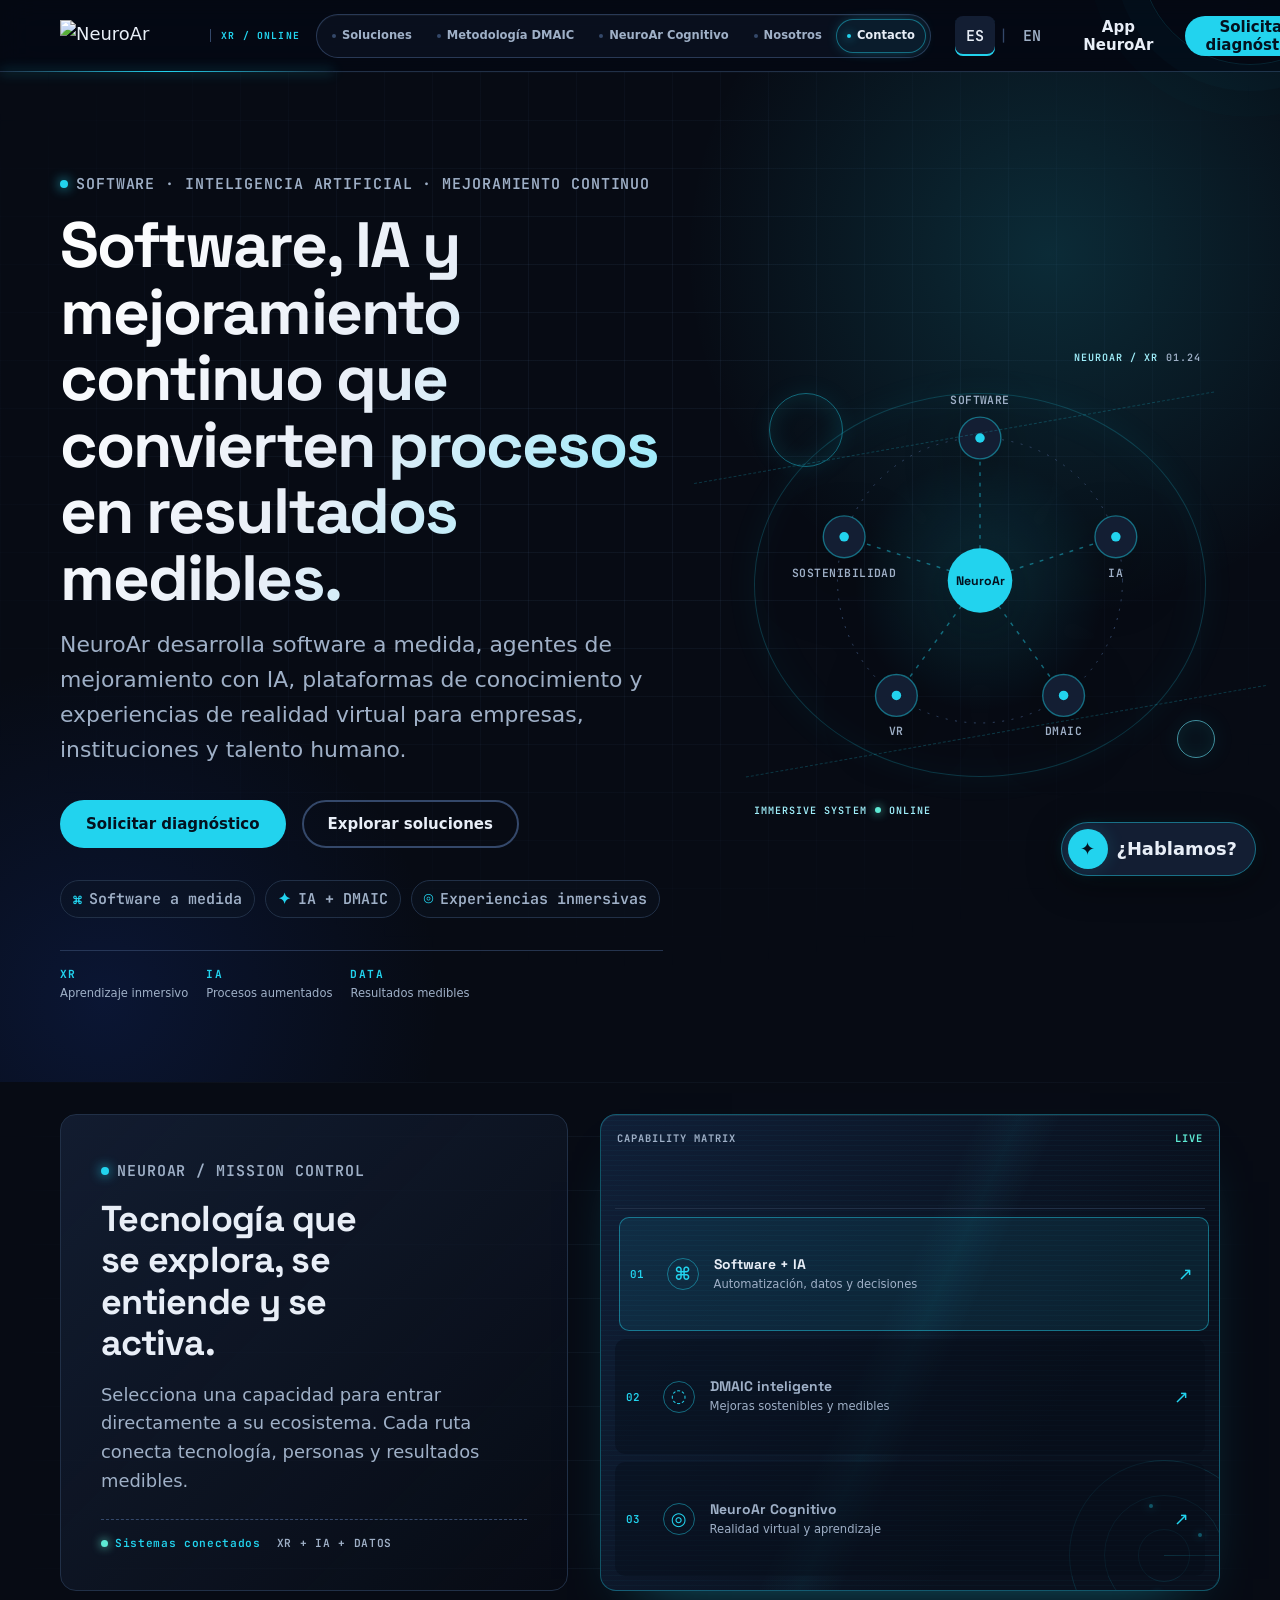
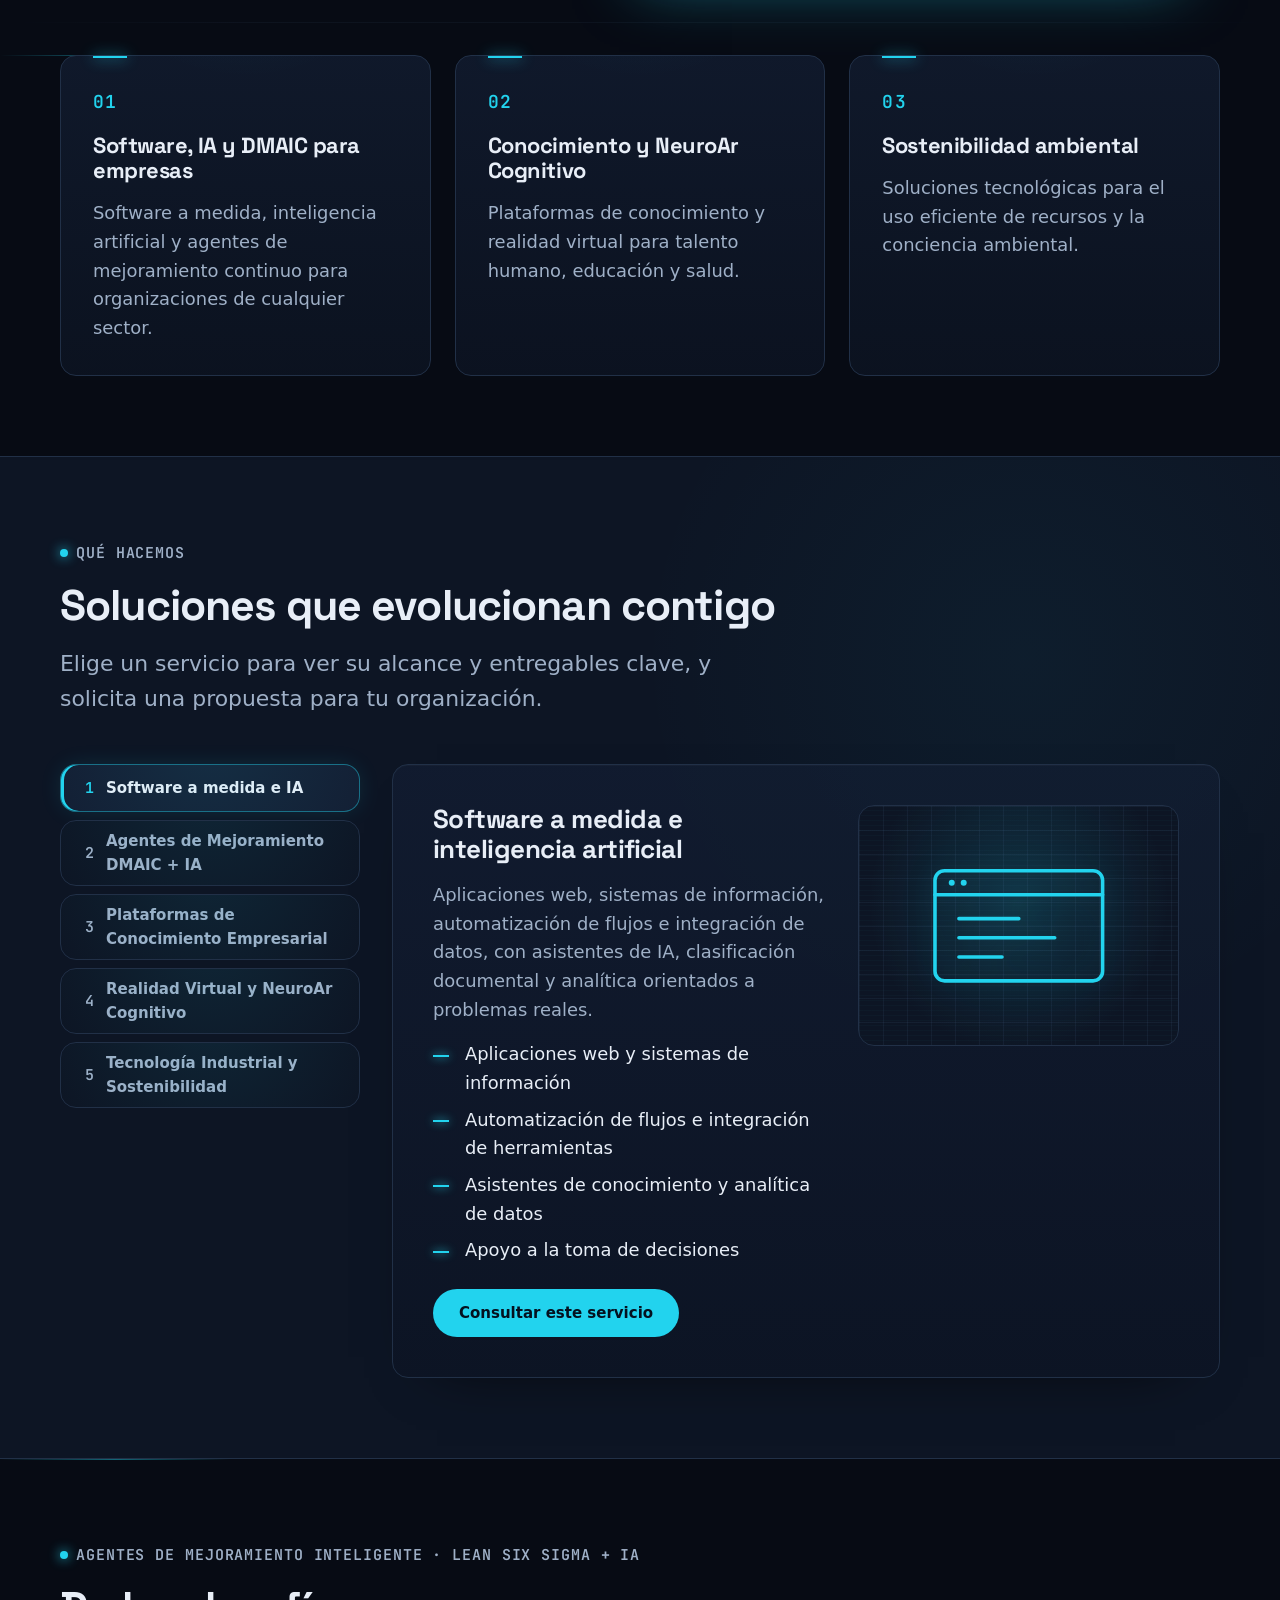
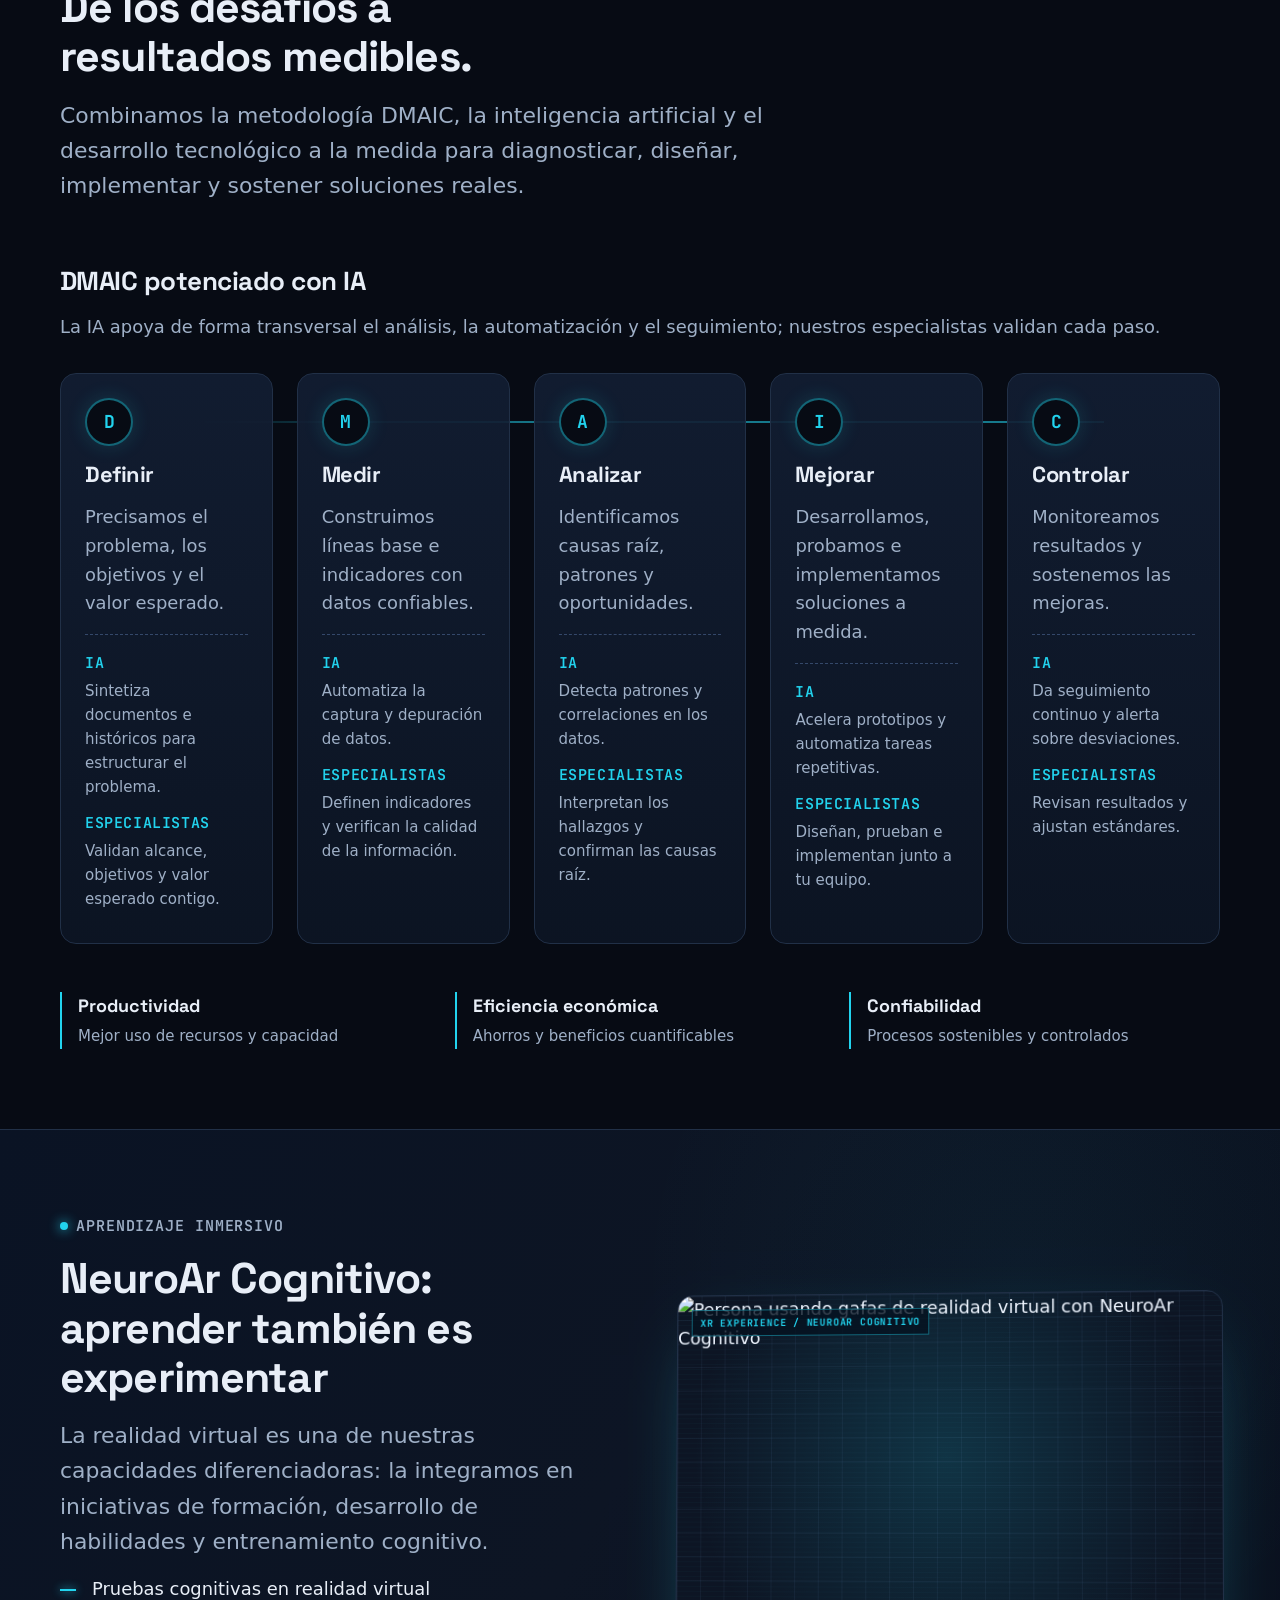
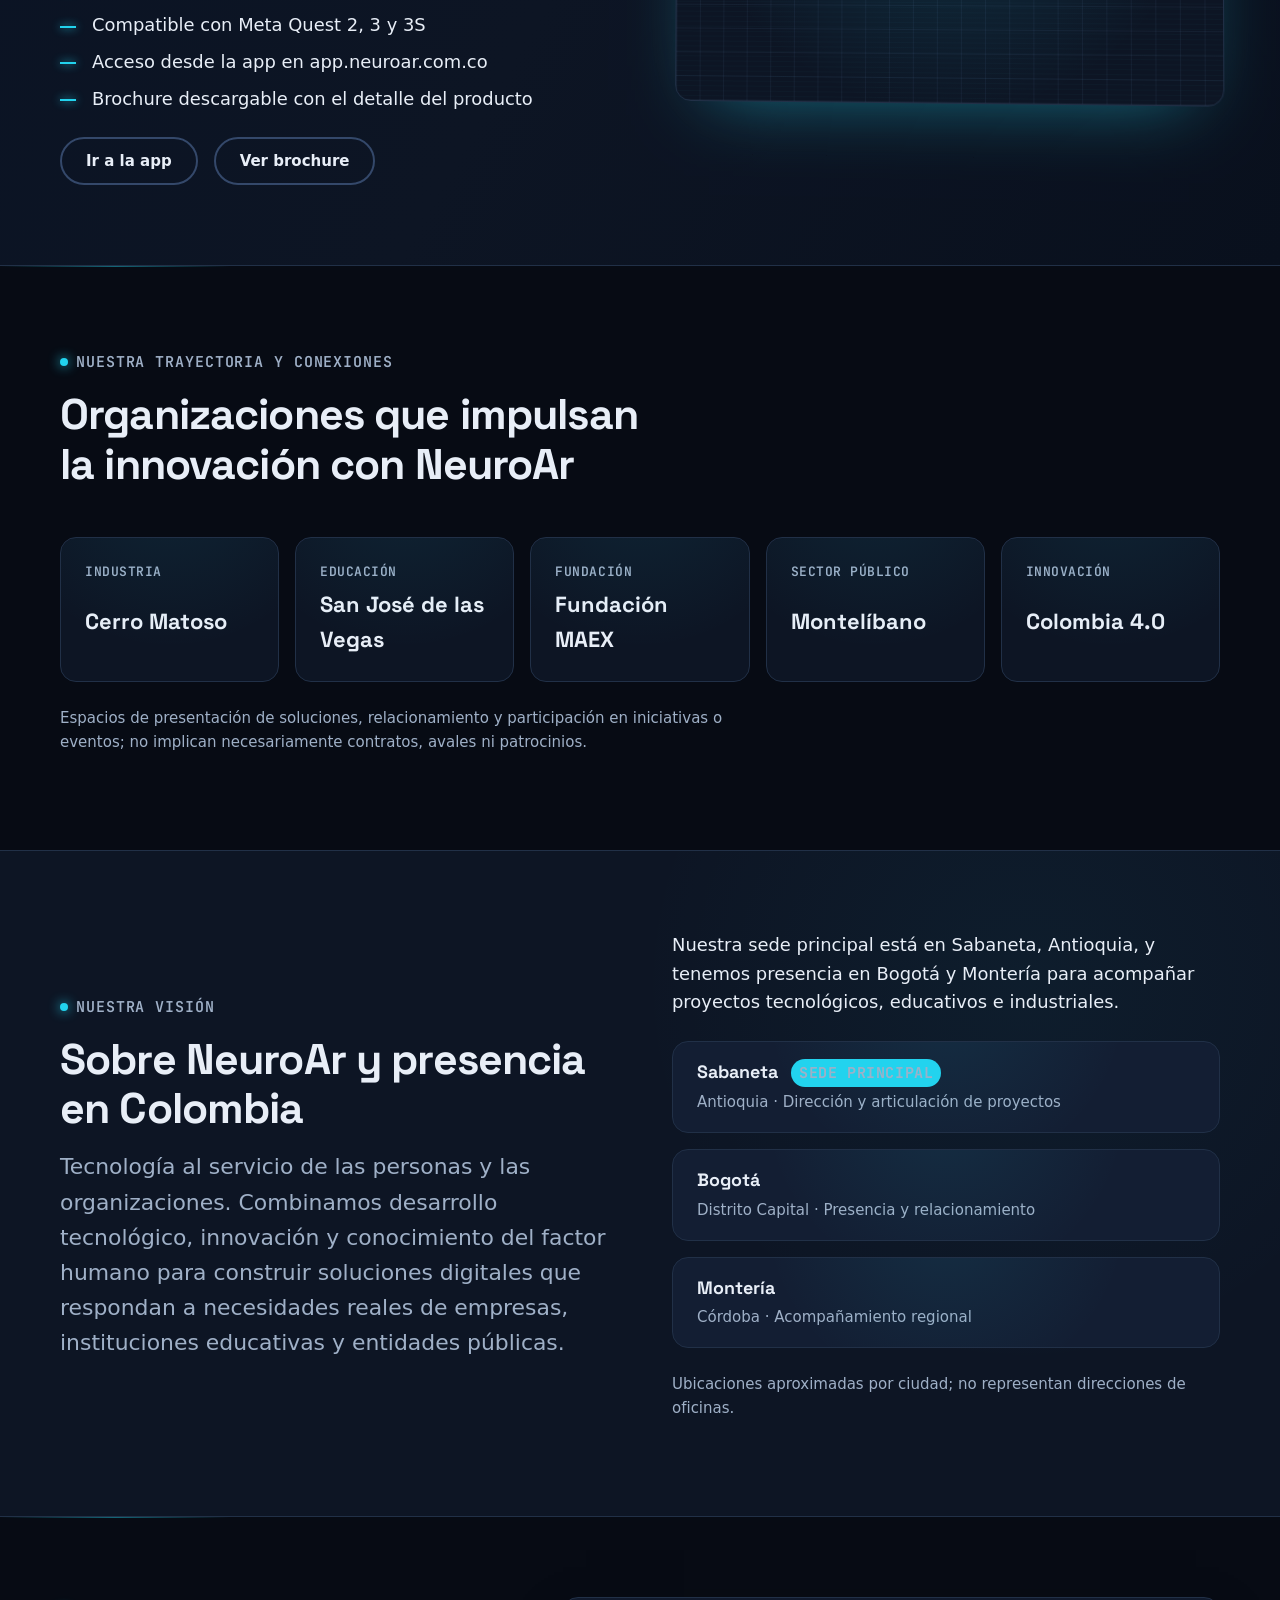
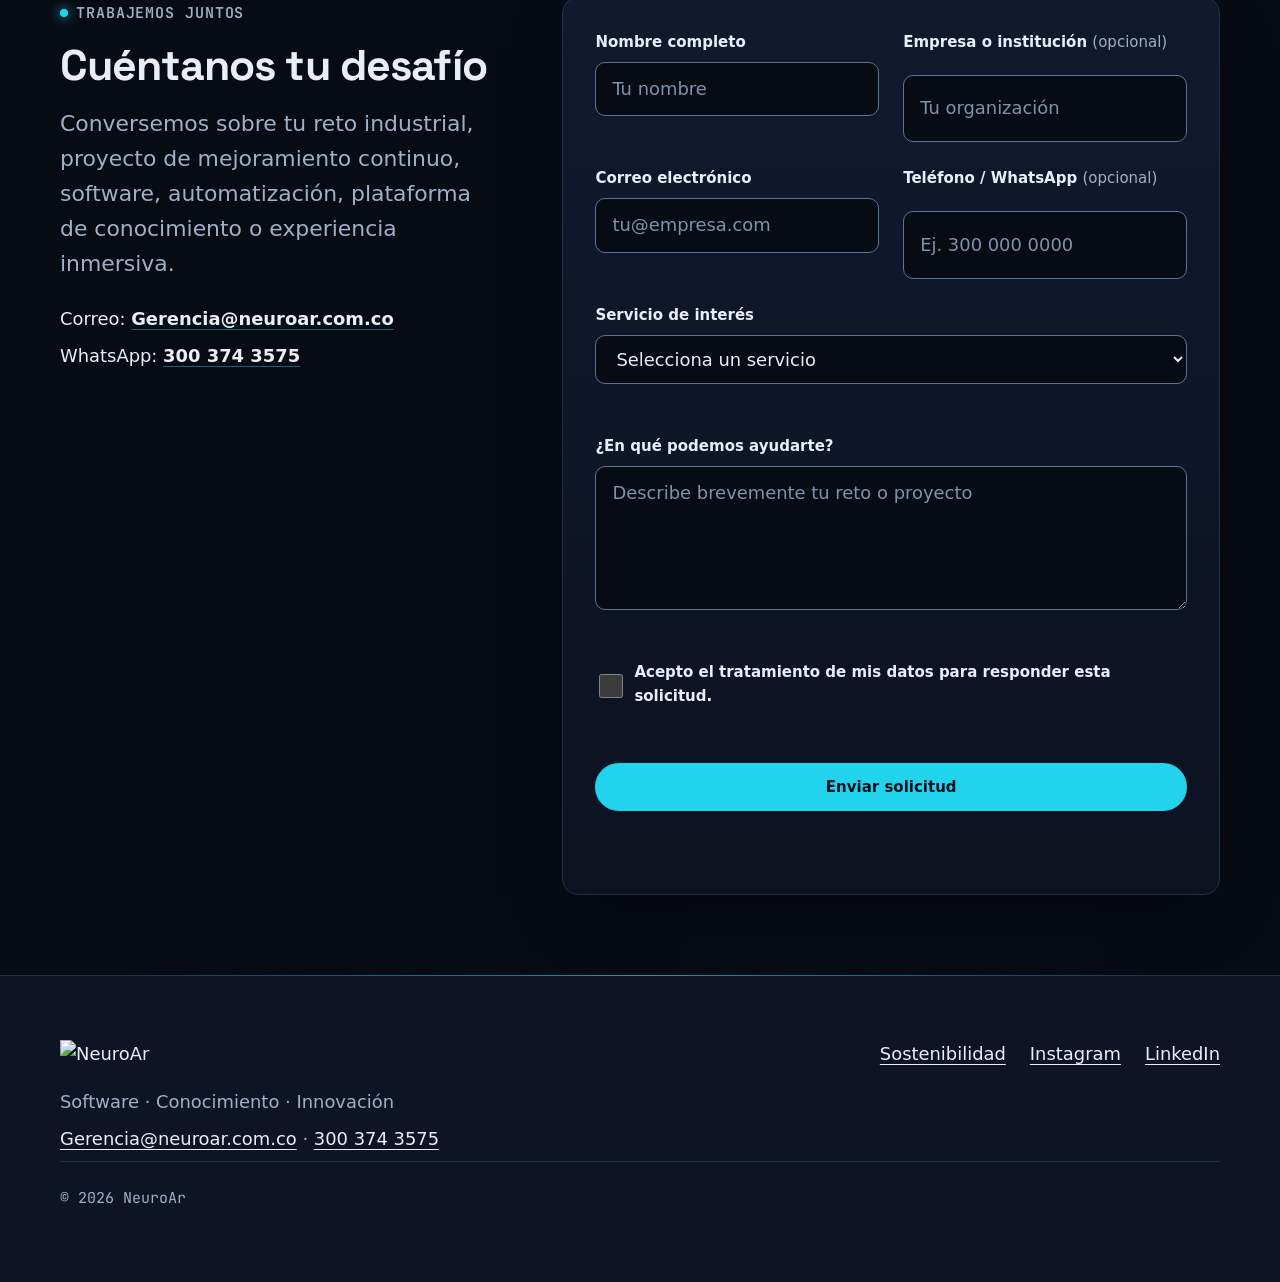
==== index.html @ 734c22b0 "feat: Pagina de ejemplo" ====
<!DOCTYPE html>
<html lang="es">
<head>
  <meta charset="utf-8">
  <meta name="viewport" content="width=device-width, initial-scale=1">
  <title>NeuroAr | Software, inteligencia artificial y mejoramiento continuo</title>
  <meta name="description" content="Software a medida, agentes de mejoramiento DMAIC con IA, plataformas de conocimiento y realidad virtual (NeuroAr Cognitivo) para empresas, instituciones y talento humano en Colombia.">
  <meta name="theme-color" content="#070b14">
  <link rel="canonical" href="https://neuroar.com.co/">
  <!-- TODO: confirmar la ruta real del favicon -->
  <link rel="icon" href="/favicon.ico">

  <meta property="og:type" content="website">
  <meta property="og:locale" content="es_CO">
  <meta property="og:site_name" content="NeuroAr">
  <meta property="og:title" content="NeuroAr | Software, IA y mejoramiento continuo">
  <meta property="og:description" content="Convertimos procesos en resultados medibles con software a medida, IA, DMAIC y realidad virtual.">
  <meta property="og:url" content="https://neuroar.com.co/">
  <meta property="og:image" content="https://neuroar.com.co/neuroAR2/img/letra-neuroar.png">

  <link rel="preconnect" href="https://fonts.googleapis.com">
  <link rel="preconnect" href="https://fonts.gstatic.com" crossorigin>
  <link rel="stylesheet" href="https://fonts.googleapis.com/css2?family=JetBrains+Mono:wght@500;600;700&family=Space+Grotesk:wght@500;700&display=swap">
  <link rel="stylesheet" href="styles.css">
  <script>document.documentElement.classList.add('js');</script>
</head>
<body>
  <a class="skip-link" href="#contenido" data-i18n="skip">Saltar al contenido</a>
  <div class="read-progress" aria-hidden="true"><span id="read-progress-bar"></span></div>

  <!-- ======================= HEADER ======================= -->
  <header class="site-header">
    <div class="container site-header__inner">
      <a class="brand" href="#inicio" aria-label="NeuroAr, ir al inicio">
        <img src="neuroAR2/img/logo-blanco-neuroar.png" alt="NeuroAr" width="140" height="32">
      </a>

      <button class="nav-toggle" id="nav-toggle" type="button" aria-expanded="false" aria-controls="site-nav">
        <span aria-hidden="true">☰</span> <span data-i18n="nav.menu">Menú</span>
      </button>

      <nav class="site-nav" id="site-nav" aria-label="Principal" data-open="false">
        <div class="nav-system" aria-hidden="true">
          <span class="nav-system__ring">N</span>
          <span><b>NEUROAR NAVIGATION</b><small>XR interface / ready</small></span>
          <i></i>
        </div>
        <ul class="nav-list">
          <li><a href="#soluciones" data-i18n="nav.solutions">Soluciones</a></li>
          <li><a href="#dmaic" data-i18n="nav.dmaic">Metodología DMAIC</a></li>
          <li><a href="#inmersivo" data-i18n="nav.cognitive">NeuroAr Cognitivo</a></li>
          <li><a href="#nosotros" data-i18n="nav.about">Nosotros</a></li>
          <li><a href="#contacto" data-i18n="nav.contact">Contacto</a></li>
        </ul>

        <div class="nav-actions">
          <div class="lang-switch" role="group" aria-label="Idioma / Language">
            <button type="button" data-lang="es" aria-pressed="true">ES</button>
            <span class="lang-switch__sep" aria-hidden="true">|</span>
            <button type="button" data-lang="en" aria-pressed="false">EN</button>
          </div>
          <a class="btn btn--outline btn--sm" href="https://app.neuroar.com.co/" data-i18n="nav.app">App NeuroAr</a>
          <a class="btn btn--primary btn--sm" href="#contacto" data-i18n="cta.diagnosis">Solicitar diagnóstico</a>
        </div>
      </nav>
    </div>
  </header>

  <main id="contenido">

    <!-- ======================= HERO ======================= -->
    <section class="hero" id="inicio" aria-labelledby="hero-title">
      <canvas class="hero__canvas" id="hero-canvas" aria-hidden="true"></canvas>
      <div class="container hero__grid">
        <div class="hero__copy">
          <p class="eyebrow" data-i18n="hero.eyebrow">Software · Inteligencia artificial · Mejoramiento continuo</p>
          <h1 id="hero-title" data-i18n="hero.title">Software, IA y mejoramiento continuo que convierten procesos en resultados medibles.</h1>
          <p class="lead" data-i18n="hero.lead">NeuroAr desarrolla software a medida, agentes de mejoramiento con IA, plataformas de conocimiento y experiencias de realidad virtual para empresas, instituciones y talento humano.</p>
          <div class="btn-row">
            <a class="btn btn--primary" href="#contacto" data-service="dmaic-ia" data-i18n="cta.diagnosis">Solicitar diagnóstico</a>
            <a class="btn btn--outline" href="#soluciones" data-i18n="cta.explore">Explorar soluciones</a>
          </div>
          <div class="hero__signals" aria-label="Capacidades destacadas">
            <a href="#soluciones"><span aria-hidden="true">⌘</span> Software a medida</a>
            <a href="#dmaic"><span aria-hidden="true">✦</span> IA + DMAIC</a>
            <a href="#inmersivo"><span aria-hidden="true">◎</span> Experiencias inmersivas</a>
          </div>
          <dl class="hero__metrics" aria-label="Capacidades NeuroAr">
            <div><dt>XR</dt><dd>Aprendizaje inmersivo</dd></div>
            <div><dt>IA</dt><dd>Procesos aumentados</dd></div>
            <div><dt>DATA</dt><dd>Resultados medibles</dd></div>
          </dl>
        </div>

        <!-- Red de capacidades: decorativa (el texto equivalente ya está en el hero y los pilares) -->
        <div class="hero__visual" aria-hidden="true">
          <div class="hero__hud hero__hud--top"><span>NEUROAR / XR</span><b>01.24</b></div>
          <span class="hero__orb hero__orb--one"></span><span class="hero__orb hero__orb--two"></span>
          <svg viewBox="0 0 480 420" fill="none" focusable="false">
            <circle class="net__ring" cx="240" cy="210" r="150"/>

            <g class="net__links">
              <line class="net__link" x1="240" y1="210" x2="240" y2="60"/>
              <line class="net__link" x1="240" y1="210" x2="383" y2="164"/>
              <line class="net__link" x1="240" y1="210" x2="328" y2="331"/>
              <line class="net__link" x1="240" y1="210" x2="152" y2="331"/>
              <line class="net__link" x1="240" y1="210" x2="97" y2="164"/>
            </g>

            <g>
              <circle class="net__halo" cx="240" cy="60" r="22"/>
              <circle class="net__halo" cx="383" cy="164" r="22"/>
              <circle class="net__halo" cx="328" cy="331" r="22"/>
              <circle class="net__halo" cx="152" cy="331" r="22"/>
              <circle class="net__halo" cx="97" cy="164" r="22"/>
            </g>

            <g>
              <circle class="net__node" cx="240" cy="60" r="22"/>
              <circle class="net__node" cx="383" cy="164" r="22"/>
              <circle class="net__node" cx="328" cy="331" r="22"/>
              <circle class="net__node" cx="152" cy="331" r="22"/>
              <circle class="net__node" cx="97" cy="164" r="22"/>
              <circle class="net__core" cx="240" cy="60" r="5"/>
              <circle class="net__core" cx="383" cy="164" r="5"/>
              <circle class="net__core" cx="328" cy="331" r="5"/>
              <circle class="net__core" cx="152" cy="331" r="5"/>
              <circle class="net__core" cx="97" cy="164" r="5"/>
            </g>

            <circle class="net__core" cx="240" cy="210" r="34"/>
            <text class="net__core-text" x="240" y="215">NeuroAr</text>

            <text class="net__label" x="240" y="24">SOFTWARE</text>
            <text class="net__label" x="383" y="206">IA</text>
            <text class="net__label" x="328" y="373">DMAIC</text>
            <text class="net__label" x="152" y="373">VR</text>
            <text class="net__label" x="97" y="206">SOSTENIBILIDAD</text>
          </svg>
          <div class="hero__hud hero__hud--bottom"><span>IMMERSIVE SYSTEM</span><i></i><span>ONLINE</span></div>
        </div>
      </div>
    </section>

    <section class="experience-deck" aria-labelledby="deck-title">
      <div class="container experience-deck__grid">
        <div class="experience-deck__intro">
          <p class="eyebrow">NeuroAr / Mission control</p>
          <h2 id="deck-title">Tecnología que se explora, se entiende y se activa.</h2>
          <p>Selecciona una capacidad para entrar directamente a su ecosistema. Cada ruta conecta tecnología, personas y resultados medibles.</p>
          <div class="experience-deck__telemetry" aria-label="Estado del ecosistema">
            <span><i></i> Sistemas conectados</span><span>XR + IA + DATOS</span>
          </div>
        </div>
        <div class="experience-deck__console" aria-label="Explorador de capacidades">
          <div class="console__header"><span>CAPABILITY MATRIX</span><span>LIVE</span></div>
          <a class="console-card console-card--active" href="#soluciones" data-deck-focus="0"><b>01</b><span class="console-card__icon" aria-hidden="true">⌘</span><span><strong>Software + IA</strong><small>Automatización, datos y decisiones</small></span><em aria-hidden="true">↗</em></a>
          <a class="console-card" href="#soluciones" data-deck-focus="1"><b>02</b><span class="console-card__icon" aria-hidden="true">◌</span><span><strong>DMAIC inteligente</strong><small>Mejoras sostenibles y medibles</small></span><em aria-hidden="true">↗</em></a>
          <a class="console-card" href="#soluciones" data-deck-focus="3"><b>03</b><span class="console-card__icon" aria-hidden="true">◎</span><span><strong>NeuroAr Cognitivo</strong><small>Realidad virtual y aprendizaje</small></span><em aria-hidden="true">↗</em></a>
          <div class="console__radar" aria-hidden="true"><span></span><i></i><i></i><i></i></div>
        </div>
      </div>
    </section>

    <!-- ======================= ECOSISTEMA: 3 PILARES ======================= -->
    <section class="section" aria-label="Ecosistema NeuroAr" style="padding-top:0">
      <div class="container">
        <ul class="pillars">
          <li class="pillar">
            <span class="pillar__num" aria-hidden="true">01</span>
            <h3 data-i18n="pillar.1.title">Software, IA y DMAIC para empresas</h3>
            <p data-i18n="pillar.1.text">Software a medida, inteligencia artificial y agentes de mejoramiento continuo para organizaciones de cualquier sector.</p>
          </li>
          <li class="pillar">
            <span class="pillar__num" aria-hidden="true">02</span>
            <h3 data-i18n="pillar.2.title">Conocimiento y NeuroAr Cognitivo</h3>
            <p data-i18n="pillar.2.text">Plataformas de conocimiento y realidad virtual para talento humano, educación y salud.</p>
          </li>
          <li class="pillar">
            <span class="pillar__num" aria-hidden="true">03</span>
            <h3 data-i18n="pillar.3.title">Sostenibilidad ambiental</h3>
            <p data-i18n="pillar.3.text">Soluciones tecnológicas para el uso eficiente de recursos y la conciencia ambiental.</p>
          </li>
        </ul>
      </div>
    </section>

    <!-- ======================= SOLUCIONES (TABS) =======================
         Fusiona "Qué hacemos" + "Explora nuestras capacidades".
         #conocimiento es el id del panel 3 (ancla de compatibilidad).        -->
    <section class="section section--soft" id="soluciones" aria-labelledby="sol-title">
      <div class="container">
        <div class="section__head">
          <p class="eyebrow" data-i18n="sol.eyebrow">Qué hacemos</p>
          <h2 id="sol-title" data-i18n="sol.title">Soluciones que evolucionan contigo</h2>
          <p class="lead" data-i18n="sol.lead">Elige un servicio para ver su alcance y entregables clave, y solicita una propuesta para tu organización.</p>
        </div>

        <div class="tabs">
          <div class="tablist" role="tablist" aria-label="Soluciones de NeuroAr" aria-orientation="vertical">
            <button class="tab" role="tab" id="tab-1" type="button" aria-selected="true" aria-controls="panel-software-ia"><span class="tab__num" aria-hidden="true">1</span><span data-i18n="tab.1">Software a medida e IA</span></button>
            <button class="tab" role="tab" id="tab-2" type="button" aria-selected="false" aria-controls="panel-dmaic-ia" tabindex="-1"><span class="tab__num" aria-hidden="true">2</span><span data-i18n="tab.2">Agentes de Mejoramiento DMAIC + IA</span></button>
            <button class="tab" role="tab" id="tab-3" type="button" aria-selected="false" aria-controls="conocimiento" tabindex="-1"><span class="tab__num" aria-hidden="true">3</span><span data-i18n="tab.3">Plataformas de Conocimiento Empresarial</span></button>
            <button class="tab" role="tab" id="tab-4" type="button" aria-selected="false" aria-controls="panel-cognitivo" tabindex="-1"><span class="tab__num" aria-hidden="true">4</span><span data-i18n="tab.4">Realidad Virtual y NeuroAr Cognitivo</span></button>
            <button class="tab" role="tab" id="tab-5" type="button" aria-selected="false" aria-controls="panel-sostenibilidad" tabindex="-1"><span class="tab__num" aria-hidden="true">5</span><span data-i18n="tab.5">Tecnología Industrial y Sostenibilidad</span></button>
          </div>

          <div class="tabpanels">
            <!-- 1 -->
            <div class="tabpanel" role="tabpanel" id="panel-software-ia" aria-labelledby="tab-1" tabindex="0">
              <div>
                <h3>Software a medida e inteligencia artificial</h3>
                <p>Aplicaciones web, sistemas de información, automatización de flujos e integración de datos, con asistentes de IA, clasificación documental y analítica orientados a problemas reales.</p>
                <ul class="checklist">
                  <li>Aplicaciones web y sistemas de información</li>
                  <li>Automatización de flujos e integración de herramientas</li>
                  <li>Asistentes de conocimiento y analítica de datos</li>
                  <li>Apoyo a la toma de decisiones</li>
                </ul>
                <a class="btn btn--primary" href="#contacto" data-service="software-ia" data-i18n="cta.consult">Consultar este servicio</a>
              </div>
              <div class="visual" aria-hidden="true">
                <svg viewBox="0 0 160 120" fill="none" stroke="currentColor" stroke-width="3" stroke-linecap="round">
                  <rect x="10" y="14" width="140" height="92" rx="8"/>
                  <path d="M10 34h140"/>
                  <circle cx="24" cy="24" r="2.5" fill="currentColor" stroke="none"/>
                  <circle cx="34" cy="24" r="2.5" fill="currentColor" stroke="none"/>
                  <path d="M30 54h50M30 70h80M30 86h36"/>
                </svg>
              </div>
            </div>

            <!-- 2 -->
            <div class="tabpanel" role="tabpanel" id="panel-dmaic-ia" aria-labelledby="tab-2" tabindex="0">
              <div>
                <h3>Agentes de Mejoramiento DMAIC + IA</h3>
                <p>Un equipo externo que combina Lean Six Sigma, inteligencia artificial y desarrollo a la medida para diagnosticar, implementar mejoras y medir resultados, sin ampliar de forma permanente tu equipo de ingeniería.</p>
                <ul class="checklist">
                  <li>Diagnóstico y línea base con datos confiables</li>
                  <li>Soluciones diseñadas e implementadas a la medida</li>
                  <li>Indicadores de costos, productividad y confiabilidad</li>
                  <li>Seguimiento y control para sostener las mejoras</li>
                </ul>
                <div class="btn-row">
                  <a class="btn btn--primary" href="#contacto" data-service="dmaic-ia" data-i18n="cta.consult">Consultar este servicio</a>
                  <a class="btn btn--outline" href="#dmaic">Ver metodología</a>
                </div>
              </div>
              <div class="visual" aria-hidden="true">
                <svg viewBox="0 0 160 120" fill="none" stroke="currentColor" stroke-width="3">
                  <circle cx="80" cy="60" r="38"/>
                  <g fill="currentColor" stroke="none">
                    <circle cx="80" cy="22" r="6"/><circle cx="116.1" cy="48.3" r="6"/><circle cx="102.3" cy="90.7" r="6"/>
                    <circle cx="57.7" cy="90.7" r="6"/><circle cx="43.9" cy="48.3" r="6"/>
                  </g>
                </svg>
              </div>
            </div>

            <!-- 3 · id="conocimiento" -->
            <div class="tabpanel" role="tabpanel" id="conocimiento" aria-labelledby="tab-3" tabindex="0">
              <div>
                <h3>Plataformas de Conocimiento Empresarial</h3>
                <p>Diseñamos y administramos entornos digitales para organizar la formación, compartir conocimiento técnico y dar seguimiento al desarrollo de competencias.</p>
                <ul class="checklist">
                  <li>Capacitación y formación de trabajadores y contratistas</li>
                  <li>Procedimientos, lecciones aprendidas y recursos técnicos</li>
                  <li>Evaluaciones, seguimiento e indicadores</li>
                  <li>Integración con herramientas digitales y asistentes de IA</li>
                </ul>
                <a class="btn btn--primary" href="#contacto" data-service="conocimiento" data-i18n="cta.consult">Consultar este servicio</a>
              </div>
              <div class="visual">
                <picture>
                  <source srcset="neuroAR2/img/conocimiento-empresarial.webp" type="image/webp">
                  <img src="neuroAR2/img/IMG_1404.JPG" alt="Equipo trabajando con una plataforma de gestión del conocimiento empresarial de NeuroAr" width="640" height="480" loading="lazy" decoding="async">
                </picture>
              </div>
            </div>

            <!-- 4 -->
            <div class="tabpanel" role="tabpanel" id="panel-cognitivo" aria-labelledby="tab-4" tabindex="0">
              <div>
                <h3>Realidad Virtual y NeuroAr Cognitivo</h3>
                <p>Experiencias inmersivas de formación, simulación y entrenamiento para instituciones, empresas y personas, con pruebas cognitivas accesibles desde la app de NeuroAr.</p>
                <ul class="checklist">
                  <li>Experiencias educativas e inmersivas</li>
                  <li>Entrenamiento cognitivo y habilidades humanas</li>
                  <li>Aplicaciones para talento humano, educación y salud</li>
                </ul>
                <div class="btn-row">
                  <a class="btn btn--primary" href="#contacto" data-service="cognitivo-vr" data-i18n="cta.consult">Consultar este servicio</a>
                  <a class="btn btn--outline" href="#inmersivo">Ver NeuroAr Cognitivo</a>
                </div>
              </div>
              <div class="visual" aria-hidden="true">
                <svg viewBox="0 0 160 120" fill="none" stroke="currentColor" stroke-width="3" stroke-linecap="round">
                  <rect x="20" y="36" width="120" height="48" rx="20"/>
                  <circle cx="60" cy="60" r="12"/><circle cx="100" cy="60" r="12"/>
                  <path d="M20 60H8M140 60h12"/>
                </svg>
              </div>
            </div>

            <!-- 5 -->
            <div class="tabpanel" role="tabpanel" id="panel-sostenibilidad" aria-labelledby="tab-5" tabindex="0">
              <div>
                <h3>Tecnología Industrial y Sostenibilidad</h3>
                <p>Digitalización de operaciones, formación técnica, productividad y seguridad en el trabajo, junto con soluciones de realidad virtual y monitoreo inteligente para la sostenibilidad ambiental.</p>
                <ul class="checklist">
                  <li>Digitalización de operaciones industriales</li>
                  <li>Formación técnica y seguridad y salud en el trabajo</li>
                  <li>Simulaciones para conservación y uso eficiente de recursos</li>
                  <li>Monitoreo inteligente y conciencia ambiental</li>
                </ul>
                <div class="btn-row">
                  <a class="btn btn--primary" href="#contacto" data-service="sostenibilidad" data-i18n="cta.consult">Consultar este servicio</a>
                  <a class="btn btn--outline" href="sostenibilidad">Ver sostenibilidad</a>
                </div>
              </div>
              <div class="visual">
                <picture>
                  <source srcset="neuroAR2/img/sostenibilidad/gafas-verdes-sostenibilidad.webp" type="image/webp">
                  <img src="neuroAR2/img/sostenibilidad/Gafas_verdes_sostenibilidad.jpg" alt="Gafas de realidad virtual de la solución de sostenibilidad ambiental de NeuroAr" width="640" height="480" loading="lazy" decoding="async">
                </picture>
              </div>
            </div>
          </div>
        </div>
      </div>
    </section>

    <!-- ======================= MEJORAMIENTO + DMAIC ======================= -->
    <section class="section" id="mejoramiento" aria-labelledby="mej-title">
      <div class="container">
        <div class="section__head">
          <p class="eyebrow" data-i18n="dmaic.eyebrow">Agentes de Mejoramiento Inteligente · Lean Six Sigma + IA</p>
          <h2 id="mej-title" data-i18n="dmaic.title">De los desafíos a resultados medibles.</h2>
          <p class="lead" data-i18n="dmaic.lead">Combinamos la metodología DMAIC, la inteligencia artificial y el desarrollo tecnológico a la medida para diagnosticar, diseñar, implementar y sostener soluciones reales.</p>
        </div>

        <div class="dmaic-block" id="dmaic">
          <h3 data-i18n="dmaic.method">DMAIC potenciado con IA</h3>
          <p>La IA apoya de forma transversal el análisis, la automatización y el seguimiento; nuestros especialistas validan cada paso.</p>

          <ol class="dmaic">
            <li class="dmaic__step">
              <div class="dmaic__head"><span class="dmaic__letter" aria-hidden="true">D</span><h4><span class="visually-hidden">1. </span>Definir</h4></div>
              <p>Precisamos el problema, los objetivos y el valor esperado.</p>
              <dl class="dmaic__roles">
                <dt>IA</dt><dd>Sintetiza documentos e históricos para estructurar el problema.</dd>
                <dt>Especialistas</dt><dd>Validan alcance, objetivos y valor esperado contigo.</dd>
              </dl>
            </li>
            <li class="dmaic__step">
              <div class="dmaic__head"><span class="dmaic__letter" aria-hidden="true">M</span><h4><span class="visually-hidden">2. </span>Medir</h4></div>
              <p>Construimos líneas base e indicadores con datos confiables.</p>
              <dl class="dmaic__roles">
                <dt>IA</dt><dd>Automatiza la captura y depuración de datos.</dd>
                <dt>Especialistas</dt><dd>Definen indicadores y verifican la calidad de la información.</dd>
              </dl>
            </li>
            <li class="dmaic__step">
              <div class="dmaic__head"><span class="dmaic__letter" aria-hidden="true">A</span><h4><span class="visually-hidden">3. </span>Analizar</h4></div>
              <p>Identificamos causas raíz, patrones y oportunidades.</p>
              <dl class="dmaic__roles">
                <dt>IA</dt><dd>Detecta patrones y correlaciones en los datos.</dd>
                <dt>Especialistas</dt><dd>Interpretan los hallazgos y confirman las causas raíz.</dd>
              </dl>
            </li>
            <li class="dmaic__step">
              <div class="dmaic__head"><span class="dmaic__letter" aria-hidden="true">I</span><h4><span class="visually-hidden">4. </span>Mejorar</h4></div>
              <p>Desarrollamos, probamos e implementamos soluciones a medida.</p>
              <dl class="dmaic__roles">
                <dt>IA</dt><dd>Acelera prototipos y automatiza tareas repetitivas.</dd>
                <dt>Especialistas</dt><dd>Diseñan, prueban e implementan junto a tu equipo.</dd>
              </dl>
            </li>
            <li class="dmaic__step">
              <div class="dmaic__head"><span class="dmaic__letter" aria-hidden="true">C</span><h4><span class="visually-hidden">5. </span>Controlar</h4></div>
              <p>Monitoreamos resultados y sostenemos las mejoras.</p>
              <dl class="dmaic__roles">
                <dt>IA</dt><dd>Da seguimiento continuo y alerta sobre desviaciones.</dd>
                <dt>Especialistas</dt><dd>Revisan resultados y ajustan estándares.</dd>
              </dl>
            </li>
          </ol>

          <ul class="outcomes">
            <li><strong>Productividad</strong><span>Mejor uso de recursos y capacidad</span></li>
            <li><strong>Eficiencia económica</strong><span>Ahorros y beneficios cuantificables</span></li>
            <li><strong>Confiabilidad</strong><span>Procesos sostenibles y controlados</span></li>
          </ul>
        </div>
      </div>
    </section>

    <!-- ======================= NEUROAR COGNITIVO (REALIDAD VIRTUAL) ======================= -->
    <section class="section section--soft" id="inmersivo" aria-labelledby="cog-title">
      <div class="container split">
        <div>
          <p class="eyebrow" data-i18n="cog.eyebrow">Aprendizaje inmersivo</p>
          <h2 id="cog-title" data-i18n="cog.title">NeuroAr Cognitivo: aprender también es experimentar</h2>
          <p class="lead">La realidad virtual es una de nuestras capacidades diferenciadoras: la integramos en iniciativas de formación, desarrollo de habilidades y entrenamiento cognitivo.</p>
          <ul class="checklist">
            <li>Pruebas cognitivas en realidad virtual</li>
            <li>Compatible con Meta Quest 2, 3 y 3S</li>
            <li>Acceso desde la app en app.neuroar.com.co</li>
            <li>Brochure descargable con el detalle del producto</li>
          </ul>
          <div class="btn-row">
            <a class="btn btn--outline" href="https://app.neuroar.com.co/" data-i18n="cog.app">Ir a la app</a>
            <!-- TODO: subir el brochure de NeuroAr Cognitivo con este nombre (o ajustar la ruta) -->
            <a class="btn btn--outline" href="neuroAR2/img/pdf/brochure-neuroar-cognitivo.pdf" download data-i18n="cog.brochure">Ver brochure</a>
          </div>
        </div>
        <div class="visual">
          <picture>
            <source srcset="neuroAR2/img/realidad-virtual-gafas.webp" type="image/webp">
            <img src="neuroAR2/img/Gafas_2.jpg" alt="Persona usando gafas de realidad virtual con NeuroAr Cognitivo" width="640" height="480" loading="lazy" decoding="async">
          </picture>
        </div>
      </div>
    </section>

    <!-- ======================= REFERENCIAS ======================= -->
    <section class="section" id="referencias" aria-labelledby="ref-title">
      <div class="container">
        <div class="section__head">
          <p class="eyebrow" data-i18n="ref.eyebrow">Nuestra trayectoria y conexiones</p>
          <h2 id="ref-title" data-i18n="ref.title">Organizaciones que impulsan la innovación con NeuroAr</h2>
        </div>

        <ul class="refs">
          <li><a class="ref" href="https://cerromatoso.com.co/" target="_blank" rel="noopener noreferrer"><span class="ref__tag">Industria</span><span class="ref__name">Cerro Matoso</span><span class="visually-hidden">(se abre en una pestaña nueva)</span></a></li>
          <li><a class="ref" href="https://www.sanjosevegas.edu.co/" target="_blank" rel="noopener noreferrer"><span class="ref__tag">Educación</span><span class="ref__name">San José de las Vegas</span><span class="visually-hidden">(se abre en una pestaña nueva)</span></a></li>
          <li><a class="ref" href="https://fundacionmaex.org/" target="_blank" rel="noopener noreferrer"><span class="ref__tag">Fundación</span><span class="ref__name">Fundación MAEX</span><span class="visually-hidden">(se abre en una pestaña nueva)</span></a></li>
          <li><a class="ref" href="https://tramites.alcaldiamontelibano.gov.co/" target="_blank" rel="noopener noreferrer"><span class="ref__tag">Sector público</span><span class="ref__name">Montelíbano</span><span class="visually-hidden">(se abre en una pestaña nueva)</span></a></li>
          <li><a class="ref" href="https://ontic.mintic.gov.co/portal/Secciones/Novedades/Eventos/384313:Colombia-4-0" target="_blank" rel="noopener noreferrer"><span class="ref__tag">Innovación</span><span class="ref__name">Colombia 4.0</span><span class="visually-hidden">(se abre en una pestaña nueva)</span></a></li>
        </ul>

        <p class="note">Espacios de presentación de soluciones, relacionamiento y participación en iniciativas o eventos; no implican necesariamente contratos, avales ni patrocinios.</p>
      </div>
    </section>

    <!-- ======================= SOBRE NEUROAR Y PRESENCIA ======================= -->
    <section class="section section--soft" id="nosotros" aria-labelledby="about-title">
      <div class="container split">
        <div>
          <p class="eyebrow" data-i18n="about.eyebrow">Nuestra visión</p>
          <h2 id="about-title" data-i18n="about.title">Sobre NeuroAr y presencia en Colombia</h2>
          <p class="lead">Tecnología al servicio de las personas y las organizaciones. Combinamos desarrollo tecnológico, innovación y conocimiento del factor humano para construir soluciones digitales que respondan a necesidades reales de empresas, instituciones educativas y entidades públicas.</p>
        </div>
        <div>
          <p>Nuestra sede principal está en Sabaneta, Antioquia, y tenemos presencia en Bogotá y Montería para acompañar proyectos tecnológicos, educativos e industriales.</p>
          <ul class="cities">
            <li class="city"><strong>Sabaneta <span class="badge">Sede principal</span></strong><span>Antioquia · Dirección y articulación de proyectos</span></li>
            <li class="city"><strong>Bogotá</strong><span>Distrito Capital · Presencia y relacionamiento</span></li>
            <li class="city"><strong>Montería</strong><span>Córdoba · Acompañamiento regional</span></li>
          </ul>
          <p class="note">Ubicaciones aproximadas por ciudad; no representan direcciones de oficinas.</p>
        </div>
      </div>
    </section>

    <!-- ======================= CONTACTO ======================= -->
    <section class="section" id="contacto" aria-labelledby="contact-title">
      <div class="container contact">
        <div>
          <p class="eyebrow" data-i18n="contact.eyebrow">Trabajemos juntos</p>
          <h2 id="contact-title" data-i18n="contact.title">Cuéntanos tu desafío</h2>
          <p class="lead">Conversemos sobre tu reto industrial, proyecto de mejoramiento continuo, software, automatización, plataforma de conocimiento o experiencia inmersiva.</p>
          <ul class="contact__channels">
            <li>Correo: <a href="mailto:Gerencia@neuroar.com.co">Gerencia@neuroar.com.co</a></li>
            <li>WhatsApp: <a href="https://wa.me/573003743575">300 374 3575</a></li>
          </ul>
        </div>

        <!-- IMPORTANTE: los name/id deben coincidir con lo que espera tu backend.
             Si usas un endpoint, define CONFIG.formEndpoint en main.js. -->
        <form class="form" id="contact-form" novalidate>
          <div class="form__row">
            <div class="field">
              <label for="nombre" data-i18n="form.name">Nombre completo</label>
              <input id="nombre" name="nombre" type="text" autocomplete="name" required aria-describedby="error-nombre" placeholder="Tu nombre" data-i18n-placeholder="form.name">
              <span class="field__error" id="error-nombre" aria-live="polite"></span>
            </div>
            <div class="field">
              <label for="empresa"><span data-i18n="form.company">Empresa o institución</span> <span class="opt">(opcional)</span></label>
              <input id="empresa" name="empresa" type="text" autocomplete="organization" placeholder="Tu organización" data-i18n-placeholder="form.company">
            </div>
          </div>

          <div class="form__row">
            <div class="field">
              <label for="correo" data-i18n="form.email">Correo electrónico</label>
              <input id="correo" name="correo" type="email" autocomplete="email" required aria-describedby="error-correo" placeholder="tu@empresa.com" data-i18n-placeholder="form.email">
              <span class="field__error" id="error-correo" aria-live="polite"></span>
            </div>
            <div class="field">
              <label for="telefono"><span data-i18n="form.phone">Teléfono / WhatsApp</span> <span class="opt">(opcional)</span></label>
              <input id="telefono" name="telefono" type="tel" autocomplete="tel" placeholder="Ej. 300 000 0000" data-i18n-placeholder="form.phone">
            </div>
          </div>

          <div class="field">
            <label for="servicio" data-i18n="form.service">Servicio de interés</label>
            <select id="servicio" name="servicio" required aria-describedby="error-servicio">
              <option value="">Selecciona un servicio</option>
              <option value="software-ia">Software a medida e IA</option>
              <option value="dmaic-ia">Agentes de Mejoramiento DMAIC + IA</option>
              <option value="conocimiento">Plataformas de Conocimiento Empresarial</option>
              <option value="cognitivo-vr">Realidad Virtual y NeuroAr Cognitivo</option>
              <option value="sostenibilidad">Tecnología Industrial y Sostenibilidad</option>
              <option value="otro">Otro / aún no lo sé</option>
            </select>
            <span class="field__error" id="error-servicio" aria-live="polite"></span>
          </div>

          <div class="field">
            <label for="mensaje" data-i18n="form.message">¿En qué podemos ayudarte?</label>
            <textarea id="mensaje" name="mensaje" required aria-describedby="error-mensaje" placeholder="Describe brevemente tu reto o proyecto" data-i18n-placeholder="form.message"></textarea>
            <span class="field__error" id="error-mensaje" aria-live="polite"></span>
          </div>

          <div class="field">
            <label class="check" for="consentimiento">
              <input id="consentimiento" name="consentimiento" type="checkbox" required aria-describedby="error-consentimiento">
              <span data-i18n="form.consent">Acepto el tratamiento de mis datos para responder esta solicitud.</span>
            </label>
            <span class="field__error" id="error-consentimiento" aria-live="polite"></span>
          </div>

          <!-- Campo trampa anti-spam -->
          <div class="hp" aria-hidden="true">
            <label for="sitio_web">No llenar este campo</label>
            <input id="sitio_web" name="sitio_web" type="text" tabindex="-1" autocomplete="off">
          </div>

          <button class="btn btn--primary" type="submit" data-i18n="form.submit">Enviar solicitud</button>
          <p class="form-status" id="form-status" role="status" aria-live="polite"></p>
        </form>
      </div>
    </section>
  </main>

  <!-- ======================= FOOTER ======================= -->
  <footer class="site-footer">
    <div class="container">
      <div class="site-footer__grid">
        <div class="site-footer__brand">
          <img src="neuroAR2/img/logo-blanco-neuroar.png" alt="NeuroAr" width="140" height="32" loading="lazy">
          <p data-i18n="footer.tagline">Software · Conocimiento · Innovación</p>
          <p><a href="mailto:Gerencia@neuroar.com.co">Gerencia@neuroar.com.co</a> · <a href="https://wa.me/573003743575">300 374 3575</a></p>
        </div>
        <ul class="footer-links">
          <li><a href="sostenibilidad" data-i18n="footer.sustainability">Sostenibilidad</a></li>
          <li><a href="https://www.instagram.com/neuroar_co/" target="_blank" rel="noopener noreferrer">Instagram</a></li>
          <li><a href="https://www.linkedin.com/in/neuroar-colombia-ab360a355" target="_blank" rel="noopener noreferrer">LinkedIn</a></li>
        </ul>
      </div>
      <p class="footer-copy">© 2026 NeuroAr</p>
    </div>
  </footer>

  <!-- ======================= ASISTENTE NEUROAR ======================= -->
  <div class="chat-widget">
    <div class="chat-widget__panel" id="widget-panel" role="dialog" aria-label="Asistente virtual NeuroAr" aria-modal="false" tabindex="-1" hidden>
      <button class="chat-widget__close" id="widget-close" type="button" aria-label="Cerrar">×</button>
      <div class="chat-widget__top">
        <img src="neuroAR2/img/asistente-neuroar.gif" alt="" width="64" height="64" loading="lazy">
        <div>
          <span class="chat-widget__status"><i aria-hidden="true"></i> Disponible ahora</span>
          <p data-i18n="widget.hello">¡Hola! Soy el asistente de NeuroAr.</p>
        </div>
      </div>
      <div class="chat-widget__messages" id="widget-messages" aria-live="polite">
        <p class="chat-bubble">Cuéntame qué reto quieres resolver y te orientaré hacia la solución indicada.</p>
      </div>
      <div class="chat-widget__choices" aria-label="Temas de ayuda">
        <button type="button" data-widget-topic="software">Software e IA</button>
        <button type="button" data-widget-topic="dmaic">Mejoramiento DMAIC</button>
        <button type="button" data-widget-topic="inmersivo">Realidad virtual</button>
      </div>
      <div class="chat-widget__actions">
        <a class="btn btn--primary" id="widget-whatsapp" href="https://wa.me/573003743575?text=Hola%2C%20quiero%20conocer%20las%20soluciones%20de%20NeuroAr" target="_blank" rel="noopener noreferrer" data-i18n="widget.whatsapp">Continuar por WhatsApp</a>
        <a class="chat-widget__form-link" href="#contacto" data-i18n="widget.form">Prefiero dejar mis datos en el formulario</a>
      </div>
    </div>
    <button class="chat-widget__toggle" id="widget-toggle" type="button" aria-expanded="false" aria-controls="widget-panel"><span class="chat-widget__avatar" aria-hidden="true">✦</span><span data-i18n="widget.toggle">¿Hablamos?</span></button>
  </div>

  <script src="main.js" defer></script>
</body>
</html>
---- styles.css ----
/* ==========================================================================
   NeuroAr — styles.css  ·  tema tecnológico oscuro (mobile-first)
   Orden: 1 Tokens · 2 Base · 3 Utilidades · 4 Botones · 5 Header/Nav
          6 Hero y pilares · 7 Secciones · 8 Tabs · 9 DMAIC · 10 Referencias
          11 Nosotros · 12 Contacto/Formulario · 13 Footer · 14 Widget
          15 Sostenibilidad · 16 Movimiento (reveal, spotlight, animaciones)
   Regla de color: UN solo acento (cian). Sólido solo en CTAs de conversión;
   en el resto aparece como brillo tenue (líneas, glows, indicadores).
   ========================================================================== */

/* 1. TOKENS --------------------------------------------------------------- */
:root {
  color-scheme: dark;

  /* Superficies (de más profunda a más elevada) */
  --bg: #070b14;
  --surface: #0d1524;
  --surface-2: #131e33;
  --line: #213047;          /* bordes decorativos */
  --line-strong: #34486a;   /* bordes de hover/activo */
  --field: #5d7396;         /* borde de campos: 3.8:1 sobre --surface (WCAG 1.4.11) */

  /* Texto */
  --ink: #e8eef7;           /* 16.9:1 sobre --bg */
  --ink-2: #9fb0c7;         /* 8.9:1 sobre --bg · 7.5:1 sobre --surface-2 */

  /* Acento único */
  --accent: #22d3ee;        /* botón primario: texto --on-accent 10.5:1 sobre él */
  --accent-hover: #67e8f9;
  --on-accent: #04111f;
  --accent-glow: rgba(34, 211, 238, 0.16);
  --accent-line: rgba(34, 211, 238, 0.45);

  --danger: #ff8a80;
  --grid: rgba(120, 160, 220, 0.07);

  /* Espaciado en múltiplos de 8px */
  --s-1: 8px;  --s-2: 16px; --s-3: 24px; --s-4: 32px;
  --s-5: 40px; --s-6: 48px; --s-8: 64px; --s-10: 80px; --s-12: 96px;

  /* Escala tipográfica fluida */
  --fs-sm: clamp(0.875rem, 0.85rem + 0.12vw, 0.9375rem);
  --fs-base: clamp(1rem, 0.96rem + 0.2vw, 1.125rem);
  --fs-lg: clamp(1.125rem, 1.05rem + 0.4vw, 1.375rem);
  --fs-h3: clamp(1.25rem, 1.1rem + 0.7vw, 1.625rem);
  --fs-h2: clamp(1.75rem, 1.4rem + 1.6vw, 2.75rem);
  --fs-h1: clamp(2.25rem, 1.6rem + 3.2vw, 4rem);

  --font: system-ui, -apple-system, "Segoe UI", Roboto, "Helvetica Neue", Arial, sans-serif;
  --font-display: "Space Grotesk", var(--font);
  --font-mono: "JetBrains Mono", ui-monospace, "SF Mono", Menlo, Consolas, monospace;

  --header-h: 72px;
  --radius: 16px;
  --maxw: 1160px;
}

/* 2. BASE ----------------------------------------------------------------- */
*, *::before, *::after { box-sizing: border-box; }

html { scroll-behavior: smooth; -webkit-text-size-adjust: 100%; background: var(--bg); }

@media (prefers-reduced-motion: reduce) {
  html { scroll-behavior: auto; }
  *, *::before, *::after { transition: none !important; animation: none !important; }
}

body {
  margin: 0;
  font-family: var(--font);
  font-size: var(--fs-base);
  line-height: 1.6;
  color: var(--ink);
  background: var(--bg);
}

img { display: block; max-width: 100%; height: auto; }
a { color: inherit; }
h1, h2, h3, h4 { margin: 0 0 var(--s-2); font-family: var(--font-display); line-height: 1.15; letter-spacing: -0.02em; }
h2 { font-size: var(--fs-h2); }
h3 { font-size: var(--fs-h3); }
p { margin: 0 0 var(--s-2); }

:focus-visible { outline: 3px solid var(--accent); outline-offset: 3px; border-radius: 4px; }
::selection { background: var(--accent); color: var(--on-accent); }

/* Todo destino de ancla compensa la altura del header pegajoso */
[id] { scroll-margin-top: calc(var(--header-h) + var(--s-2)); }

/* 3. UTILIDADES ----------------------------------------------------------- */
.container { width: min(100% - 48px, var(--maxw)); margin-inline: auto; }

.visually-hidden {
  position: absolute; width: 1px; height: 1px; margin: -1px; padding: 0;
  overflow: hidden; clip: rect(0 0 0 0); white-space: nowrap; border: 0;
}

.skip-link {
  position: absolute; left: var(--s-2); top: -100px; z-index: 300;
  background: var(--accent); color: var(--on-accent); padding: var(--s-1) var(--s-2); border-radius: 8px; font-weight: 600;
}
.skip-link:focus { top: var(--s-1); }
.read-progress { position: fixed; z-index: 200; top: 0; left: 0; right: 0; height: 2px; pointer-events: none; }
.read-progress span { display: block; width: 100%; height: 100%; transform: scaleX(0); transform-origin: left; background: linear-gradient(90deg, #22d3ee, #67e8f9, #22d3ee); box-shadow: 0 0 14px var(--accent); }

/* Etiqueta técnica (estilo consola) */
.eyebrow {
  display: inline-flex; align-items: center; gap: var(--s-1);
  margin: 0 0 var(--s-2);
  font-family: var(--font-mono); font-size: var(--fs-sm); font-weight: 600;
  letter-spacing: 0.06em; text-transform: uppercase; color: var(--ink-2);
}
.eyebrow::before {
  content: ""; flex: none; width: 8px; height: 8px; border-radius: 50%;
  background: var(--accent); box-shadow: 0 0 12px var(--accent);
}

.lead { font-size: var(--fs-lg); color: var(--ink-2); max-width: 60ch; }
.note { font-size: var(--fs-sm); color: var(--ink-2); margin-top: var(--s-3); max-width: 70ch; }

/* Superficie de vidrio reutilizable */
.glass {
  background: linear-gradient(180deg, rgba(19, 30, 51, 0.72), rgba(13, 21, 36, 0.72));
  border: 1px solid var(--line);
  border-radius: var(--radius);
  backdrop-filter: blur(10px);
}

/* 4. BOTONES -------------------------------------------------------------- */
/* Primario sólido = conversión. Outline = exploración. Máx. 2 por bloque.   */
.btn {
  display: inline-flex; align-items: center; justify-content: center; gap: var(--s-1);
  min-height: 48px; padding: 0 var(--s-3);
  border: 2px solid transparent; border-radius: 999px;
  font: inherit; font-size: var(--fs-sm); font-weight: 600; line-height: 1.2;
  text-decoration: none; text-align: center; cursor: pointer;
  transition: background-color 0.2s, color 0.2s, border-color 0.2s, box-shadow 0.2s, transform 0.2s;
}
.btn--primary { background: var(--accent); color: var(--on-accent); box-shadow: 0 0 0 0 var(--accent-glow); }
.btn--primary:hover { background: var(--accent-hover); box-shadow: 0 0 28px 2px var(--accent-glow); transform: translateY(-1px); }
.btn--outline { background: transparent; color: var(--ink); border-color: var(--line-strong); }
.btn--outline:hover { background: rgba(232, 238, 247, 0.08); border-color: var(--ink); }
.btn--sm { min-height: 40px; padding: 0 var(--s-2); }
.btn[disabled] { opacity: 0.6; cursor: progress; }
.btn-row { display: flex; flex-wrap: wrap; gap: var(--s-2); }

/* 5. HEADER Y NAVEGACIÓN -------------------------------------------------- */
.site-header {
  position: sticky; top: 0; z-index: 100; height: var(--header-h);
  background: rgba(4, 8, 18, 0.78); backdrop-filter: blur(18px) saturate(150%);
  border-bottom: 1px solid var(--line);
}
.site-header::after { content: ""; position: absolute; bottom: -1px; left: 0; width: 26%; height: 1px; background: linear-gradient(90deg, transparent, var(--accent), transparent); box-shadow: 0 0 12px var(--accent); }
.site-header__inner {
  height: 100%; display: flex; align-items: center; justify-content: space-between; gap: var(--s-2);
}
.site-header__inner::before { content: ""; position: absolute; width: 220px; height: 220px; right: -80px; top: -155px; border: 1px solid rgba(34,211,238,.14); border-radius: 50%; box-shadow: 0 0 0 26px rgba(34,211,238,.018), 0 0 0 52px rgba(34,211,238,.012); pointer-events: none; }
.brand { display: inline-flex; align-items: center; gap: 10px; text-decoration: none; }
.brand img { height: 32px; width: auto; }
.brand::after { content: "XR / ONLINE"; color: var(--accent); font: 700 .61rem var(--font-mono); letter-spacing: .12em; white-space: nowrap; border-left: 1px solid var(--line-strong); padding-left: 10px; }

.nav-toggle {
  min-width: 48px; min-height: 48px; padding: 0 var(--s-2);
  display: inline-flex; align-items: center; gap: var(--s-1);
  background: linear-gradient(135deg, rgba(19,30,51,.95), rgba(7,11,20,.95)); color: var(--ink);
  border: 1px solid var(--accent-line); border-radius: 999px;
  font: inherit; font-size: var(--fs-sm); font-weight: 600; cursor: pointer;
  box-shadow: inset 0 1px 0 rgba(255,255,255,.05), 0 0 18px -8px var(--accent);
}
.nav-toggle span:first-child { color: var(--accent); font-size: 1.15rem; }
.nav-toggle span:first-child { transition: transform .25s ease; }
.nav-toggle.is-open span:first-child { transform: rotate(90deg); }

/* Móvil: panel desplegable */
.site-nav {
  display: none; position: absolute; top: var(--header-h); left: 0; right: 0;
  flex-direction: column; gap: var(--s-3); padding: var(--s-3);
  background: linear-gradient(150deg, rgba(13,28,48,.98), rgba(4,8,18,.98)); border-bottom: 1px solid var(--accent-line);
  max-height: calc(100vh - var(--header-h)); overflow-y: auto;
  box-shadow: 0 28px 60px rgba(0,0,0,.48);
}
.site-nav[data-open="true"] { display: flex; }

.nav-system { display: flex; align-items: center; gap: 10px; padding-bottom: var(--s-2); border-bottom: 1px solid var(--line); }
.nav-system__ring { display: grid; place-items: center; width: 38px; height: 38px; color: var(--accent); border: 1px solid var(--accent-line); border-radius: 50%; font: 700 .82rem var(--font-mono); box-shadow: inset 0 0 14px rgba(34,211,238,.14); }
.nav-system b, .nav-system small { display: block; }
.nav-system b { color: var(--ink); font: 700 .68rem var(--font-mono); letter-spacing: .11em; }
.nav-system small { margin-top: 2px; color: var(--ink-2); font: 500 .63rem var(--font-mono); letter-spacing: .05em; }
.nav-system i { width: 7px; height: 7px; margin-left: auto; border-radius: 50%; background: #5eead4; box-shadow: 0 0 11px #5eead4; animation: hudblink 1.5s ease-in-out infinite; }

.nav-list { list-style: none; margin: 0; padding: 0; display: flex; flex-direction: column; gap: var(--s-1); }
.nav-list a {
  display: flex; align-items: center; min-height: 48px; padding: var(--s-1) var(--s-2); font-weight: 600; text-decoration: none; color: var(--ink-2);
  border: 1px solid transparent; border-radius: 10px; transition: color 0.2s, border-color 0.2s, background-color .2s, transform .2s;
}
.nav-list a::before { content: ""; width: 6px; height: 6px; margin-right: 10px; border-radius: 50%; background: var(--line-strong); transition: background-color .2s, box-shadow .2s; }
.nav-list a:hover { color: var(--ink); border-color: var(--line-strong); background: rgba(255,255,255,.035); transform: translateX(3px); }
.nav-list a:hover::before, .nav-list a[aria-current="true"]::before { background: var(--accent); box-shadow: 0 0 10px var(--accent); }
.nav-list a[aria-current="true"] { color: var(--ink); border-color: var(--accent-line); background: rgba(34,211,238,.07); }

.nav-actions { display: flex; flex-direction: column; align-items: stretch; gap: var(--s-2); }
.nav-actions .btn { position: relative; overflow: hidden; }
.nav-actions .btn--primary::after { content: ""; position: absolute; inset: 0 auto 0 -45%; width: 28%; transform: skewX(-22deg); background: rgba(255,255,255,.38); transition: left .45s ease; }
.nav-actions .btn--primary:hover::after { left: 120%; }

/* Selector de idioma ES | EN */
.lang-switch { display: inline-flex; align-items: center; gap: 4px; font-family: var(--font-mono); font-size: var(--fs-sm); }
.lang-switch button {
  min-width: 40px; min-height: 40px; padding: 0 var(--s-1);
  background: none; border: 0; border-radius: 8px;
  font: inherit; font-weight: 600; color: var(--ink-2); cursor: pointer;
}
.lang-switch button[aria-pressed="true"] {
  color: var(--ink); background: var(--surface-2); box-shadow: inset 0 -2px 0 var(--accent);
}
.lang-switch__sep { color: var(--line-strong); user-select: none; }

/* Escritorio: navegación en línea */
@media (min-width: 1024px) {
  .nav-toggle { display: none; }
  .site-nav {
    display: flex; position: static; flex: 1; flex-direction: row; align-items: center;
    justify-content: flex-end; gap: var(--s-3); padding: 0;
    background: none; border: 0; box-shadow: none; max-height: none; overflow: visible;
  }
  .nav-system { display: none; }
  .nav-list { flex-direction: row; gap: 3px; padding: 4px; border: 1px solid rgba(52,72,106,.75); border-radius: 999px; background: rgba(13,21,36,.64); box-shadow: inset 0 1px 0 rgba(255,255,255,.035); }
  .nav-list a { position: relative; min-height: 34px; padding: 0 10px; border: 1px solid transparent; border-radius: 999px; font-size: .72rem; white-space: nowrap; }
  .nav-list a::before { width: 4px; height: 4px; margin-right: 6px; }
  .nav-list a:hover { transform: none; }
  .nav-list a[aria-current="true"] { box-shadow: 0 0 16px -8px var(--accent); }
  .nav-actions { flex-direction: row; align-items: center; gap: var(--s-2); }
  .nav-actions .btn--outline { border-color: transparent; }
}

/* 6. HERO Y PILARES ------------------------------------------------------- */
.hero {
  position: relative; overflow: hidden; isolation: isolate;
  padding-block: var(--s-10) var(--s-8);
  background: var(--bg);
}
.hero__canvas { position: absolute; z-index: 0; inset: 0; width: 100%; height: 100%; pointer-events: none; opacity: .9; }
/* Rejilla técnica con desvanecido */
.hero::before {
  content: ""; position: absolute; inset: 0; z-index: -2;
  background-image:
    linear-gradient(var(--grid) 1px, transparent 1px),
    linear-gradient(90deg, var(--grid) 1px, transparent 1px);
  background-size: 48px 48px;
  -webkit-mask-image: radial-gradient(ellipse 80% 70% at 50% 35%, #000 25%, transparent 78%);
          mask-image: radial-gradient(ellipse 80% 70% at 50% 35%, #000 25%, transparent 78%);
}
/* Resplandores ambientales */
.hero::after {
  content: ""; position: absolute; inset: 0; z-index: -1;
  background:
    radial-gradient(560px circle at 82% 18%, var(--accent-glow), transparent 65%),
    radial-gradient(520px circle at 8% 92%, rgba(29, 78, 216, 0.16), transparent 65%);
}

.hero__grid { position: relative; z-index: 1; display: grid; gap: var(--s-6); align-items: center; }
.hero h1 {
  font-size: var(--fs-h1); line-height: 1.04; letter-spacing: -0.03em; max-width: 18ch;
  color: var(--ink);
  background: linear-gradient(120deg, #ffffff 0%, var(--ink) 50%, #8be9fb 100%);
  -webkit-background-clip: text; background-clip: text; -webkit-text-fill-color: transparent;
}
.hero .lead { margin-bottom: var(--s-4); }
.hero__signals { display: flex; flex-wrap: wrap; gap: 10px; margin-top: var(--s-4); }
.hero__signals a {
  display: inline-flex; align-items: center; gap: 7px; padding: 8px 12px;
  color: var(--ink-2); border: 1px solid var(--line); border-radius: 999px;
  background: rgba(13, 21, 36, 0.44); font: 600 var(--fs-sm) var(--font-mono); text-decoration: none;
  transition: color .2s, border-color .2s, background-color .2s, transform .2s;
}
.hero__signals a:hover { color: var(--ink); border-color: var(--accent-line); background: var(--surface-2); transform: translateY(-2px); }
.hero__signals span { color: var(--accent); }
.hero__metrics { display: flex; flex-wrap: wrap; gap: 18px; margin: var(--s-4) 0 0; padding: var(--s-2) 0 0; border-top: 1px solid rgba(52,72,106,.68); }
.hero__metrics div { min-width: 100px; }
.hero__metrics dt { color: var(--accent); font: 700 .7rem var(--font-mono); letter-spacing: .12em; }
.hero__metrics dd { margin: 3px 0 0; color: var(--ink-2); font-size: .72rem; }

.hero__visual { position: relative; max-width: 420px; width: 100%; margin-inline: auto; padding: 30px 12px; transform: perspective(1000px) rotateX(var(--rx, 0deg)) rotateY(var(--ry, 0deg)); transition: transform .35s ease-out; will-change: transform; }
.hero__visual svg { width: 100%; height: auto; overflow: visible; filter: drop-shadow(0 18px 26px rgba(0,0,0,.35)); }
.hero__visual::before, .hero__visual::after { content: ""; position: absolute; pointer-events: none; }
.hero__visual::before { inset: 9% 3%; border: 1px solid rgba(34, 211, 238, .22); border-radius: 50%; box-shadow: inset 0 0 45px rgba(34, 211, 238, .04), 0 0 35px rgba(34, 211, 238, .05); background: radial-gradient(circle at var(--px, 50%) var(--py, 50%), rgba(34,211,238,.14), transparent 44%); }
.hero__visual::after { inset: 18% -5%; border-block: 1px dashed rgba(34, 211, 238, .22); transform: rotate(-10deg); }
.hero__orb { position: absolute; z-index: -1; display: block; border-radius: 50%; border: 1px solid rgba(34,211,238,.45); box-shadow: inset 0 0 24px rgba(34,211,238,.12), 0 0 24px rgba(34,211,238,.08); }
.hero__orb--one { width: 74px; height: 74px; top: 9%; left: 6%; animation: orbitFloat 7s ease-in-out infinite; }
.hero__orb--two { width: 38px; height: 38px; bottom: 13%; right: 1%; border-color: rgba(103,232,249,.6); animation: orbitFloat 5.5s ease-in-out -2s infinite; }
.hero__hud { position: absolute; z-index: 2; display: flex; align-items: center; gap: 8px; color: #9feefa; font: 600 .63rem var(--font-mono); letter-spacing: .1em; }
.hero__hud--top { top: 0; right: 4%; }
.hero__hud--bottom { bottom: 2px; left: 3%; }
.hero__hud b { font-weight: 600; color: var(--ink-2); }
.hero__hud i { display: block; width: 6px; height: 6px; background: #5eead4; border-radius: 50%; box-shadow: 0 0 10px #5eead4; }

/* Panel de exploración: una interfaz de misión que conecta el hero con soluciones. */
.experience-deck { position: relative; overflow: hidden; padding-block: var(--s-4) var(--s-8); background: var(--bg); }
.experience-deck::before { content: ""; position: absolute; inset: 0; background: linear-gradient(90deg, transparent 49.9%, var(--grid) 50%, transparent 50.1%) 0 0 / 54px 54px, linear-gradient(var(--grid) 1px, transparent 1px) 0 0 / 54px 54px; -webkit-mask-image: linear-gradient(90deg, transparent, #000 20%, #000 80%, transparent); mask-image: linear-gradient(90deg, transparent, #000 20%, #000 80%, transparent); opacity: .8; }
.experience-deck__grid { position: relative; display: grid; gap: var(--s-4); align-items: stretch; }
.experience-deck__intro { padding: var(--s-4); border: 1px solid var(--line); border-radius: var(--radius); background: linear-gradient(135deg, rgba(19,30,51,.9), rgba(7,11,20,.6)); }
.experience-deck__intro h2 { max-width: 13ch; font-size: clamp(1.5rem, 1.2rem + 1.4vw, 2.25rem); }
.experience-deck__intro p:not(.eyebrow) { max-width: 52ch; color: var(--ink-2); }
.experience-deck__telemetry { display: flex; flex-wrap: wrap; align-items: center; gap: var(--s-2); margin-top: var(--s-3); padding-top: var(--s-2); border-top: 1px dashed var(--line-strong); color: var(--ink-2); font: 600 .7rem var(--font-mono); letter-spacing: .06em; }
.experience-deck__telemetry span:first-child { display: inline-flex; align-items: center; gap: 7px; color: var(--accent); }
.experience-deck__telemetry i { width: 7px; height: 7px; border-radius: 50%; background: #5eead4; box-shadow: 0 0 10px #5eead4; }
.experience-deck__console { position: relative; display: grid; gap: 8px; min-height: 310px; padding: 14px; overflow: hidden; border: 1px solid rgba(34,211,238,.35); border-radius: var(--radius); background: linear-gradient(125deg, #101f37, #09101d 70%); box-shadow: 0 28px 60px -40px rgba(34,211,238,.55), inset 0 1px 0 rgba(255,255,255,.06); }
.experience-deck__console::before { content: ""; position: absolute; inset: 0; pointer-events: none; background: linear-gradient(115deg, transparent 0 45%, rgba(34,211,238,.05) 50%, transparent 55%), repeating-linear-gradient(0deg, transparent 0 4px, rgba(34,211,238,.03) 4px 5px); }
.console__header { position: relative; z-index: 1; display: flex; justify-content: space-between; padding: 2px 2px 9px; color: var(--ink-2); border-bottom: 1px solid var(--line); font: 700 .65rem var(--font-mono); letter-spacing: .1em; }
.console__header span:last-child { color: #5eead4; }
.console-card { position: relative; z-index: 1; display: grid; grid-template-columns: 28px 38px 1fr 20px; align-items: center; gap: 9px; width: 100%; padding: 10px; color: var(--ink-2); background: rgba(5,12,23,.44); border: 1px solid transparent; border-radius: 10px; font: inherit; text-align: left; text-decoration: none; cursor: pointer; transition: transform .2s, background-color .2s, border-color .2s; }
.console-card:hover, .console-card--active { color: var(--ink); border-color: var(--accent-line); background: rgba(34,211,238,.09); transform: translateX(4px); }
.console-card b { color: var(--accent); font: 600 .68rem var(--font-mono); }
.console-card__icon { display: grid; place-items: center; width: 32px; height: 32px; color: var(--accent); border: 1px solid var(--accent-line); border-radius: 50%; font-weight: 700; }
.console-card strong, .console-card small { display: block; }
.console-card strong { font: 700 .87rem var(--font-display); }
.console-card small { margin-top: 2px; color: var(--ink-2); font-size: .72rem; }
.console-card em { color: var(--accent); font-style: normal; font-size: 1.1rem; }
.console__radar { position: absolute; z-index: 0; right: -40px; bottom: -60px; width: 190px; aspect-ratio: 1; border: 1px solid rgba(34,211,238,.22); border-radius: 50%; opacity: .65; }
.console__radar::before, .console__radar::after { content: ""; position: absolute; inset: 18%; border: 1px solid rgba(34,211,238,.18); border-radius: inherit; }
.console__radar::after { inset: 36%; }
.console__radar span { position: absolute; top: 50%; left: 50%; width: 50%; height: 1px; transform-origin: left; background: linear-gradient(90deg, var(--accent-line), transparent); animation: radar 4s linear infinite; }
.console__radar i { position: absolute; width: 4px; height: 4px; border-radius: 50%; background: var(--accent); box-shadow: 0 0 9px var(--accent); }
.console__radar i:nth-of-type(1) { top: 38%; left: 68%; }.console__radar i:nth-of-type(2) { top: 70%; left: 45%; }.console__radar i:nth-of-type(3) { top: 23%; left: 42%; }
@media (min-width: 840px) { .experience-deck__grid { grid-template-columns: .9fr 1.1fr; }.experience-deck__intro { padding: var(--s-5); }.experience-deck__console { min-height: 330px; } }

@media (min-width: 960px) {
  .hero { padding-block: var(--s-12) var(--s-10); }
  .hero__grid { grid-template-columns: 1.1fr 0.9fr; gap: var(--s-8); }
  .hero__visual { max-width: 480px; margin-inline: 0 0; justify-self: end; }
}

/* Red de capacidades (SVG decorativo del hero) */
.net__ring { fill: none; stroke: var(--line-strong); stroke-width: 1; stroke-dasharray: 2 8; transform-origin: 240px 210px; }
.net__link { stroke: var(--accent-line); stroke-width: 1.5; stroke-dasharray: 4 7; }
.net__node { fill: var(--surface-2); stroke: var(--accent-line); stroke-width: 1.5; }
.net__halo { fill: var(--accent); opacity: 0.18; transform-box: fill-box; transform-origin: center; }
.net__core { fill: var(--accent); }
.net__core-text { fill: var(--on-accent); font-family: var(--font-display); font-weight: 700; font-size: 13px; text-anchor: middle; }
.net__label { fill: var(--ink-2); font-family: var(--font-mono); font-size: 12px; font-weight: 600; letter-spacing: 0.04em; text-anchor: middle; }

.pillars { list-style: none; margin: 0; padding: 0; display: grid; gap: var(--s-3); }
.pillar {
  position: relative; padding: var(--s-4);
  background: linear-gradient(180deg, rgba(19, 30, 51, 0.72), rgba(13, 21, 36, 0.72));
  border: 1px solid var(--line); border-radius: var(--radius);
  transition: border-color 0.25s, transform 0.25s, background-color .25s;
}
.pillar::before { content: ""; position: absolute; top: 0; left: var(--s-4); width: 34px; height: 2px; background: var(--accent); box-shadow: 0 0 14px var(--accent); }
.pillar:hover { border-color: var(--accent-line); transform: translateY(-5px); background: linear-gradient(140deg, rgba(20, 43, 67, .9), rgba(13, 21, 36, .78)); }
.pillar__num { display: block; margin-bottom: var(--s-2); font-family: var(--font-mono); font-weight: 600; color: var(--accent); letter-spacing: 0.08em; }
.pillar h3 { font-size: var(--fs-lg); }
.pillar p { margin: 0; color: var(--ink-2); }

@media (min-width: 768px) {
  .pillars { grid-template-columns: repeat(3, 1fr); }
}

/* 7. SECCIONES ------------------------------------------------------------ */
.section { position: relative; padding-block: var(--s-10); }
.section:not(.section--soft)::before { content: ""; position: absolute; top: 0; left: 0; width: min(18vw, 240px); height: 1px; background: linear-gradient(90deg, transparent, var(--accent-line), transparent); }
.section--soft { background: var(--surface); border-block: 1px solid var(--line); }
.section--soft::after { content: ""; position: absolute; inset: 0; pointer-events: none; background: radial-gradient(600px circle at 80% 20%, rgba(34, 211, 238, .045), transparent 65%); }
.section--soft > .container { position: relative; z-index: 1; }
.section__head { max-width: 720px; margin-bottom: var(--s-6); }
.section__head h2 { text-wrap: balance; }
.section__head p:last-child { margin-bottom: 0; }

.checklist { list-style: none; margin: 0 0 var(--s-3); padding: 0; display: grid; gap: var(--s-1); }
.checklist li { position: relative; padding-left: var(--s-4); color: var(--ink); }
.checklist li::before {
  content: ""; position: absolute; left: 0; top: 0.8em; width: 16px; height: 2px;
  background: var(--accent); box-shadow: 0 0 8px var(--accent);
}

/* Contenedor visual: lienzo con rejilla */
.visual {
  position: relative; display: grid; place-items: center; overflow: hidden;
  aspect-ratio: 4 / 3; border: 1px solid var(--line); border-radius: var(--radius);
  background:
    linear-gradient(var(--grid) 1px, transparent 1px) 0 0 / 24px 24px,
    linear-gradient(90deg, var(--grid) 1px, transparent 1px) 0 0 / 24px 24px,
    radial-gradient(circle at 50% 40%, var(--accent-glow), transparent 70%),
    var(--surface);
}
.visual::after { content: ""; position: absolute; inset: 0; pointer-events: none; background: repeating-linear-gradient(0deg, transparent 0 4px, rgba(34, 211, 238, .025) 4px 5px); mix-blend-mode: screen; }
.visual img { width: 100%; height: 100%; object-fit: cover; filter: saturate(1.08) contrast(1.05); }
.visual svg { width: 60%; height: auto; color: var(--accent); filter: drop-shadow(0 0 14px var(--accent-glow)); }

.split { display: grid; gap: var(--s-6); align-items: center; }
@media (min-width: 900px) { .split { grid-template-columns: 1fr 1fr; gap: var(--s-8); } }

/* Entorno inmersivo: una escena más profunda para la propuesta de VR. */
#inmersivo { overflow: hidden; background: linear-gradient(120deg, #0a1324, var(--surface) 48%, #09101d); }
#inmersivo::before { width: 50%; height: 100%; top: 0; background: linear-gradient(90deg, rgba(34,211,238,.11), transparent); opacity: .55; clip-path: polygon(0 0, 100% 0, 46% 100%, 0 100%); }
#inmersivo .visual { box-shadow: 0 25px 70px -35px rgba(34,211,238,.55); transform: perspective(1000px) rotateY(-3deg) rotateX(1deg); }
#inmersivo .visual::before { content: "XR EXPERIENCE / NEUROAR COGNITIVO"; position: absolute; z-index: 2; top: 14px; left: 14px; padding: 6px 8px; background: rgba(4,17,31,.78); border: 1px solid rgba(34,211,238,.42); color: var(--accent); font: 700 .62rem var(--font-mono); letter-spacing: .08em; }

/* 8. TABS DE SOLUCIONES --------------------------------------------------- */
.tabs { display: grid; gap: var(--s-3); }

.tablist {
  display: flex; gap: var(--s-1); overflow-x: auto; padding-bottom: var(--s-1);
  scroll-snap-type: x proximity;
}
.tab {
  flex: 0 0 auto; scroll-snap-align: start;
  display: flex; align-items: center; gap: 12px;
  min-height: 48px; padding: var(--s-1) var(--s-3);
  background: var(--surface); color: var(--ink-2);
  border: 1px solid var(--line); border-radius: var(--radius);
  font: inherit; font-size: var(--fs-sm); font-weight: 600; text-align: left; cursor: pointer;
  transition: background-color 0.2s, color 0.2s, border-color 0.2s, box-shadow 0.2s, transform .2s;
}
.tab:hover { border-color: var(--accent-line); color: var(--ink); transform: translateX(3px); }
.tab__num { font-family: var(--font-mono); font-variant-numeric: tabular-nums; color: var(--ink-2); }
.tab[aria-selected="true"] {
  background: var(--surface-2); color: var(--ink); border-color: var(--accent-line);
  box-shadow: 0 0 24px -4px var(--accent-glow), inset 3px 0 0 var(--accent);
}
.tab[aria-selected="true"] .tab__num { color: var(--accent); }

.tabpanel {
  display: grid; gap: var(--s-4); padding: var(--s-4);
  background: linear-gradient(180deg, rgba(19, 30, 51, 0.72), rgba(13, 21, 36, 0.72));
  border: 1px solid var(--line); border-radius: var(--radius); box-shadow: inset 0 1px 0 rgba(255,255,255,.025), 0 24px 60px -45px #000;
}
/* Sin esta regla, display:grid anularía el atributo [hidden] */
.tabpanel[hidden] { display: none; }
.tabpanel h3 { margin-bottom: var(--s-2); }
.tabpanel > div > p { color: var(--ink-2); }

/* Sin JavaScript se muestran todos los paneles y se oculta la botonera */
html:not(.js) .tablist { display: none; }
html:not(.js) .tabpanel + .tabpanel { margin-top: var(--s-3); }

@media (min-width: 768px) {
  .tabpanel { grid-template-columns: 1.1fr 0.9fr; align-items: start; padding: var(--s-5); }
}
@media (min-width: 900px) {
  .tabs { grid-template-columns: 300px 1fr; gap: var(--s-4); align-items: start; }
  .tablist { flex-direction: column; overflow: visible; padding-bottom: 0; position: sticky; top: calc(var(--header-h) + var(--s-3)); }
  .tab { width: 100%; }
}

/* 9. FLUJO DMAIC ---------------------------------------------------------- */
.dmaic-block { margin-top: var(--s-8); }
.dmaic-block > p { color: var(--ink-2); }
.dmaic { list-style: none; margin: var(--s-4) 0 0; padding: 0; display: grid; gap: var(--s-3); }
.dmaic__step {
  position: relative; z-index: 1; display: grid; gap: var(--s-2); align-content: start;
  padding: var(--s-3);
  background: linear-gradient(180deg, rgba(19, 30, 51, 0.9), rgba(13, 21, 36, 0.9));
  border: 1px solid var(--line); border-radius: var(--radius);
  transition: border-color 0.25s, transform 0.25s, box-shadow .25s;
}
.dmaic__step:hover { border-color: var(--accent-line); transform: translateY(-5px); box-shadow: 0 18px 36px -26px rgba(34,211,238,.5); }
.dmaic__head { display: flex; align-items: center; gap: var(--s-2); }
.dmaic__head h4 { margin: 0; font-size: var(--fs-lg); }
.dmaic__letter {
  flex: 0 0 48px; width: 48px; height: 48px; display: grid; place-items: center;
  background: var(--bg); color: var(--accent);
  border: 2px solid var(--accent-line); border-radius: 50%;
  font-family: var(--font-mono); font-weight: 700;
  box-shadow: 0 0 20px var(--accent-glow);
}
.dmaic__step > p { margin: 0; color: var(--ink-2); }
.dmaic__roles { margin: 0; display: grid; gap: 4px; padding-top: var(--s-2); border-top: 1px dashed var(--line-strong); font-size: var(--fs-sm); }
.dmaic__roles dt { font-family: var(--font-mono); font-weight: 600; letter-spacing: 0.04em; text-transform: uppercase; color: var(--accent); }
.dmaic__roles dd { margin: 0 0 var(--s-1); color: var(--ink-2); }

.outcomes { list-style: none; margin: var(--s-6) 0 0; padding: 0; display: grid; gap: var(--s-3); }
.outcomes li { padding-left: var(--s-2); border-left: 2px solid var(--accent); }
.outcomes strong { display: block; font-family: var(--font-display); }
.outcomes span { color: var(--ink-2); font-size: var(--fs-sm); }

@media (min-width: 768px) { .outcomes { grid-template-columns: repeat(3, 1fr); } }
@media (min-width: 1100px) {
  .dmaic { grid-template-columns: repeat(5, 1fr); position: relative; }
  /* Línea de flujo que une los cinco pasos, a la altura del centro de cada letra */
  .dmaic::before {
    content: ""; position: absolute; z-index: 0;
    top: calc(var(--s-3) + 24px); left: 10%; right: 10%; height: 2px;
    background: linear-gradient(90deg, transparent, var(--accent) 20%, var(--accent) 80%, transparent) 0 0 / 200% 100%;
    opacity: 0.55; animation: flow 6s linear infinite;
  }
  .dmaic__head { flex-direction: column; align-items: flex-start; }
}

/* 10. REFERENCIAS --------------------------------------------------------- */
.refs {
  list-style: none; margin: 0; padding: 0; display: grid; gap: var(--s-2);
  grid-template-columns: repeat(auto-fit, minmax(180px, 1fr));
}
.ref {
  display: grid; gap: 4px; height: 100%; padding: var(--s-3);
  background: var(--surface); border: 1px solid var(--line); border-radius: var(--radius);
  text-decoration: none; transition: border-color 0.25s, transform 0.25s;
}
.ref:hover { border-color: var(--accent-line); transform: translateY(-2px); }
.ref__tag { font-family: var(--font-mono); font-size: 0.8125rem; font-weight: 600; letter-spacing: 0.04em; text-transform: uppercase; color: var(--ink-2); }
.ref__name { font-family: var(--font-display); font-weight: 700; font-size: var(--fs-lg); }

/* 11. SOBRE NEUROAR Y PRESENCIA ------------------------------------------ */
.cities { list-style: none; margin: var(--s-3) 0 0; padding: 0; display: grid; gap: var(--s-2); }
.city { padding: var(--s-2) var(--s-3); background: var(--surface-2); border: 1px solid var(--line); border-radius: var(--radius); }
.city strong { display: block; font-family: var(--font-display); }
.city span { font-size: var(--fs-sm); color: var(--ink-2); }
.badge {
  display: inline-block; margin-left: var(--s-1); padding: 2px var(--s-1);
  background: var(--accent); color: var(--on-accent); border-radius: 999px;
  font-family: var(--font-mono); font-size: 0.75rem; font-weight: 700; letter-spacing: 0.04em; text-transform: uppercase; vertical-align: middle;
}

/* 12. CONTACTO Y FORMULARIO ---------------------------------------------- */
.contact { display: grid; gap: var(--s-6); }
@media (min-width: 900px) { .contact { grid-template-columns: 0.8fr 1.2fr; gap: var(--s-8); } }

.contact__channels { list-style: none; margin: var(--s-3) 0 0; padding: 0; display: grid; gap: var(--s-1); }
.contact__channels a { font-weight: 600; text-decoration-color: var(--accent-line); text-underline-offset: 4px; }

.form {
  display: grid; gap: var(--s-3); padding: var(--s-4);
  background: linear-gradient(180deg, rgba(19, 30, 51, 0.8), rgba(13, 21, 36, 0.8));
  border: 1px solid var(--line); border-radius: var(--radius);
  box-shadow: 0 24px 64px -24px rgba(0, 0, 0, 0.6);
}
.form__row { display: grid; gap: var(--s-3); }
@media (min-width: 768px) { .form__row { grid-template-columns: 1fr 1fr; } }

.field { display: grid; gap: var(--s-1); }
.field label { font-size: var(--fs-sm); font-weight: 600; }
.field .opt { font-weight: 400; color: var(--ink-2); }
.field input, .field select, .field textarea {
  width: 100%; min-height: 48px; padding: 12px var(--s-2);
  font: inherit; color: var(--ink); background: var(--bg);
  border: 1px solid var(--field); border-radius: 10px;
  transition: border-color 0.2s, box-shadow 0.2s;
}
.field input::placeholder, .field textarea::placeholder { color: #7f92ad; }
.field input:focus, .field select:focus, .field textarea:focus { border-color: var(--accent); box-shadow: 0 0 0 3px var(--accent-glow); outline: none; }
.field textarea { min-height: 144px; resize: vertical; }
.field [aria-invalid="true"] { border-color: var(--danger); }
.field__error { min-height: 1.2em; font-size: var(--fs-sm); color: var(--danger); }

.check { display: flex; gap: var(--s-1); align-items: flex-start; font-size: var(--fs-sm); }
.check input { flex: 0 0 24px; width: 24px; height: 24px; margin-top: 2px; accent-color: var(--accent); }

.form-status { margin: 0; min-height: 1.5em; font-weight: 600; }
.form-status[data-state="error"] { color: var(--danger); }

/* Campo trampa anti-spam: invisible para personas */
.hp { position: absolute; left: -9999px; width: 1px; height: 1px; overflow: hidden; }

/* 13. FOOTER -------------------------------------------------------------- */
.site-footer {
  position: relative; background: var(--surface); color: var(--ink); padding-block: var(--s-8);
  border-top: 1px solid var(--line);
}
.site-footer::before {
  content: ""; position: absolute; top: -1px; left: 10%; right: 10%; height: 1px;
  background: linear-gradient(90deg, transparent, var(--accent), transparent); opacity: 0.6;
}
.site-footer a { color: var(--ink); text-underline-offset: 4px; }
.site-footer__grid { display: grid; gap: var(--s-4); }
.site-footer__brand img { height: 32px; width: auto; margin-bottom: var(--s-2); }
.site-footer p { margin: 0 0 var(--s-1); color: var(--ink-2); }
.footer-links { list-style: none; margin: 0; padding: 0; display: flex; flex-wrap: wrap; gap: var(--s-1) var(--s-3); }
.footer-copy { margin-top: var(--s-4); padding-top: var(--s-3); border-top: 1px solid var(--line); font-family: var(--font-mono); font-size: var(--fs-sm); color: var(--ink-2); }

@media (min-width: 768px) {
  .site-footer__grid { grid-template-columns: 1fr auto; align-items: start; }
}

/* 14. WIDGET FLOTANTE UNIFICADO (asistente + WhatsApp) -------------------- */
.chat-widget {
  position: fixed; right: var(--s-3); bottom: var(--s-3); z-index: 150;
  display: flex; flex-direction: column; align-items: flex-end; gap: var(--s-2);
}
.chat-widget__toggle {
  min-height: 54px; padding: 5px 18px 5px 6px; display: inline-flex; align-items: center; gap: 9px;
  background: var(--surface-2); color: var(--ink);
  border: 1px solid var(--accent-line); border-radius: 999px;
  font: inherit; font-weight: 600; cursor: pointer;
  box-shadow: 0 8px 32px rgba(0, 0, 0, 0.5), 0 0 24px -6px var(--accent-glow);
  transition: border-color 0.2s, box-shadow 0.2s;
}
.chat-widget__avatar { display: grid; width: 40px; height: 40px; place-items: center; border-radius: 50%; background: var(--accent); color: var(--on-accent); box-shadow: 0 0 18px var(--accent-glow); }
.chat-widget__toggle:hover { border-color: var(--accent); box-shadow: 0 8px 32px rgba(0, 0, 0, 0.5), 0 0 28px 0 var(--accent-glow); }
.chat-widget__panel {
  position: relative; display: grid; gap: var(--s-2);
  width: min(370px, calc(100vw - 32px)); padding: var(--s-3);
  background: linear-gradient(150deg, #182943, var(--surface) 72%); border: 1px solid var(--line-strong); border-radius: 22px;
  box-shadow: 0 24px 64px rgba(0, 0, 0, 0.6);
}
.chat-widget__panel[hidden] { display: none; }
.chat-widget__top { display: flex; align-items: center; gap: var(--s-2); }
.chat-widget__top img { width: 64px; height: 64px; border-radius: 50%; object-fit: cover; background: var(--surface); }
.chat-widget__top p { margin: 2px 28px 0 0; font-weight: 700; line-height: 1.3; }
.chat-widget__status { display: inline-flex; align-items: center; gap: 6px; color: var(--ink-2); font: 600 .72rem var(--font-mono); text-transform: uppercase; letter-spacing: .05em; }
.chat-widget__status i { width: 7px; height: 7px; border-radius: 50%; background: #5eead4; box-shadow: 0 0 10px #5eead4; }
.chat-widget__messages { display: grid; gap: 8px; }
.chat-bubble { width: fit-content; max-width: 95%; margin: 0; padding: 10px 12px; border: 1px solid var(--line); border-radius: 5px 14px 14px 14px; background: rgba(7, 11, 20, .55); color: var(--ink-2); font-size: var(--fs-sm); line-height: 1.45; }
.chat-bubble--user { justify-self: end; border-color: var(--accent-line); border-radius: 14px 5px 14px 14px; background: rgba(34, 211, 238, .12); color: var(--ink); }
.chat-widget__choices { display: flex; flex-wrap: wrap; gap: 7px; }
.chat-widget__choices button { padding: 8px 10px; border: 1px solid var(--line-strong); border-radius: 999px; background: transparent; color: var(--ink); font: 600 .76rem var(--font); cursor: pointer; transition: background-color .2s, border-color .2s, color .2s; }
.chat-widget__choices button:hover, .chat-widget__choices button[aria-pressed="true"] { border-color: var(--accent); background: var(--accent-glow); }
.chat-widget__choices button:disabled { opacity: .5; cursor: default; }
.chat-widget__close {
  position: absolute; top: var(--s-1); right: var(--s-1);
  width: 40px; height: 40px; background: none; border: 0; border-radius: 50%;
  font-size: 1.5rem; line-height: 1; color: var(--ink-2); cursor: pointer;
}
.chat-widget__close:hover { color: var(--ink); }
.chat-widget__actions { display: grid; gap: var(--s-1); }
.chat-widget__actions .btn { min-height: 44px; }
.chat-widget__form-link { justify-self: center; color: var(--ink-2); font-size: var(--fs-sm); text-underline-offset: 4px; }

/* 15. SUBPÁGINA SOSTENIBILIDAD ------------------------------------------- */
.page-hero {
  position: relative; isolation: isolate; overflow: hidden;
  display: grid; align-items: center; min-height: 440px; padding-block: var(--s-10);
  background:
    linear-gradient(rgba(7, 11, 20, 0.78), rgba(7, 11, 20, 0.9)),
    url("neuroAR2/img/sostenibilidad/hero-sostenibilidad.webp") center / cover no-repeat,
    var(--bg);
}
.page-hero::before {
  content: ""; position: absolute; inset: 0; z-index: -1;
  background-image:
    linear-gradient(var(--grid) 1px, transparent 1px),
    linear-gradient(90deg, var(--grid) 1px, transparent 1px);
  background-size: 48px 48px;
  -webkit-mask-image: radial-gradient(ellipse 80% 80% at 30% 50%, #000 20%, transparent 80%);
          mask-image: radial-gradient(ellipse 80% 80% at 30% 50%, #000 20%, transparent 80%);
}
.page-hero h1 { font-size: var(--fs-h1); max-width: 18ch; line-height: 1.04; letter-spacing: -0.03em; }
.page-hero .lead { color: #c9d6e8; }

.cards { display: grid; gap: var(--s-3); }
.card {
  padding: var(--s-4);
  background: linear-gradient(180deg, rgba(19, 30, 51, 0.72), rgba(13, 21, 36, 0.72));
  border: 1px solid var(--line); border-radius: var(--radius);
  transition: border-color 0.25s, transform 0.25s;
}
.card:hover { border-color: var(--accent-line); transform: translateY(-2px); }
.card h3 { font-size: var(--fs-lg); }
.card p { margin: 0; color: var(--ink-2); }
@media (min-width: 640px) { .cards { grid-template-columns: repeat(2, 1fr); } }
@media (min-width: 1024px) { .cards--4 { grid-template-columns: repeat(4, 1fr); } }

.gallery { list-style: none; margin: 0; padding: 0; display: grid; gap: var(--s-2); grid-template-columns: repeat(2, 1fr); }
@media (min-width: 900px) { .gallery { grid-template-columns: repeat(4, 1fr); } }
.gallery__item {
  display: block; width: 100%; padding: 0; overflow: hidden; cursor: zoom-in;
  background: var(--surface); border: 1px solid var(--line); border-radius: var(--radius);
  transition: border-color 0.25s, transform 0.25s;
}
.gallery__item:hover { border-color: var(--accent-line); transform: translateY(-2px); }
.gallery__item img { width: 100%; aspect-ratio: 4 / 3; object-fit: cover; }

.lightbox { width: min(92vw, 960px); padding: 0; border: 1px solid var(--line-strong); border-radius: var(--radius); background: var(--surface); color: var(--ink); }
.lightbox::backdrop { background: rgba(3, 6, 12, 0.85); backdrop-filter: blur(4px); }
.lightbox figure { margin: 0; }
.lightbox img { width: 100%; max-height: 80vh; object-fit: contain; }
.lightbox__close {
  position: absolute; top: var(--s-1); right: var(--s-1); width: 40px; height: 40px;
  background: var(--surface-2); color: var(--ink); border: 1px solid var(--line-strong); border-radius: 50%; font-size: 1.25rem; cursor: pointer;
}

.cta-band { padding-block: var(--s-8); background: var(--surface); border-block: 1px solid var(--line); }
.cta-band .container { display: grid; gap: var(--s-3); }

/* 16. MOVIMIENTO ---------------------------------------------------------- */
@keyframes flow { to { background-position: -200% 0; } }
@keyframes dash { to { stroke-dashoffset: -22; } }
@keyframes spin { to { transform: rotate(360deg); } }
@keyframes pulse { 0%, 100% { transform: scale(1); opacity: 0.18; } 50% { transform: scale(1.7); opacity: 0.04; } }
@keyframes hudblink { 0%, 100% { opacity: .45; } 50% { opacity: 1; } }
@keyframes radar { to { transform: rotate(360deg); } }
@keyframes orbitFloat { 0%, 100% { transform: translate3d(0, 0, 0) scale(1); } 50% { transform: translate3d(12px, -18px, 28px) scale(1.13); } }

.net__link { animation: dash 2.4s linear infinite; }
.net__ring { animation: spin 60s linear infinite; }
.net__halo { animation: pulse 3.2s ease-in-out infinite; }
.net__halo:nth-of-type(2n) { animation-delay: -1.1s; }
.net__halo:nth-of-type(3n) { animation-delay: -2.1s; }
.hero__hud i { animation: hudblink 1.5s ease-in-out infinite; }

/* Aparición al desplazarse: solo si hay JS (sin JS todo es visible) */
.js .reveal { opacity: 0; transform: translateY(18px); transition: opacity 0.6s ease, transform 0.6s ease; transition-delay: var(--d, 0ms); }
.js .reveal.is-visible { opacity: 1; transform: none; }

/* Foco de luz que sigue al cursor sobre las tarjetas */
/* Se dibuja en un pseudo-elemento para no pisar el fondo de cada tarjeta */
.spot { position: relative; }
.spot::after {
  content: ""; position: absolute; inset: 0; border-radius: inherit; pointer-events: none;
  background: radial-gradient(260px circle at var(--mx, 50%) var(--my, -50%), rgba(34, 211, 238, 0.09), transparent 70%);
}

@media (max-width: 640px) {
  .container { width: min(100% - 32px, var(--maxw)); }
  .brand::after { display: none; }
  .site-nav { background: rgba(9, 17, 30, .96); backdrop-filter: blur(20px); border: 1px solid var(--line-strong); border-inline: 0; box-shadow: 0 22px 45px rgba(0,0,0,.38); }
  .nav-list a { padding: 12px 0; border-bottom-color: var(--line); }
  .hero { padding-top: var(--s-8); }
  .hero__signals { gap: 7px; }
  .hero__signals a { padding: 7px 9px; font-size: .7rem; }
  .hero__visual { max-width: 355px; }
  .hero__hud { font-size: .53rem; }
  #inmersivo .visual { transform: none; }
}
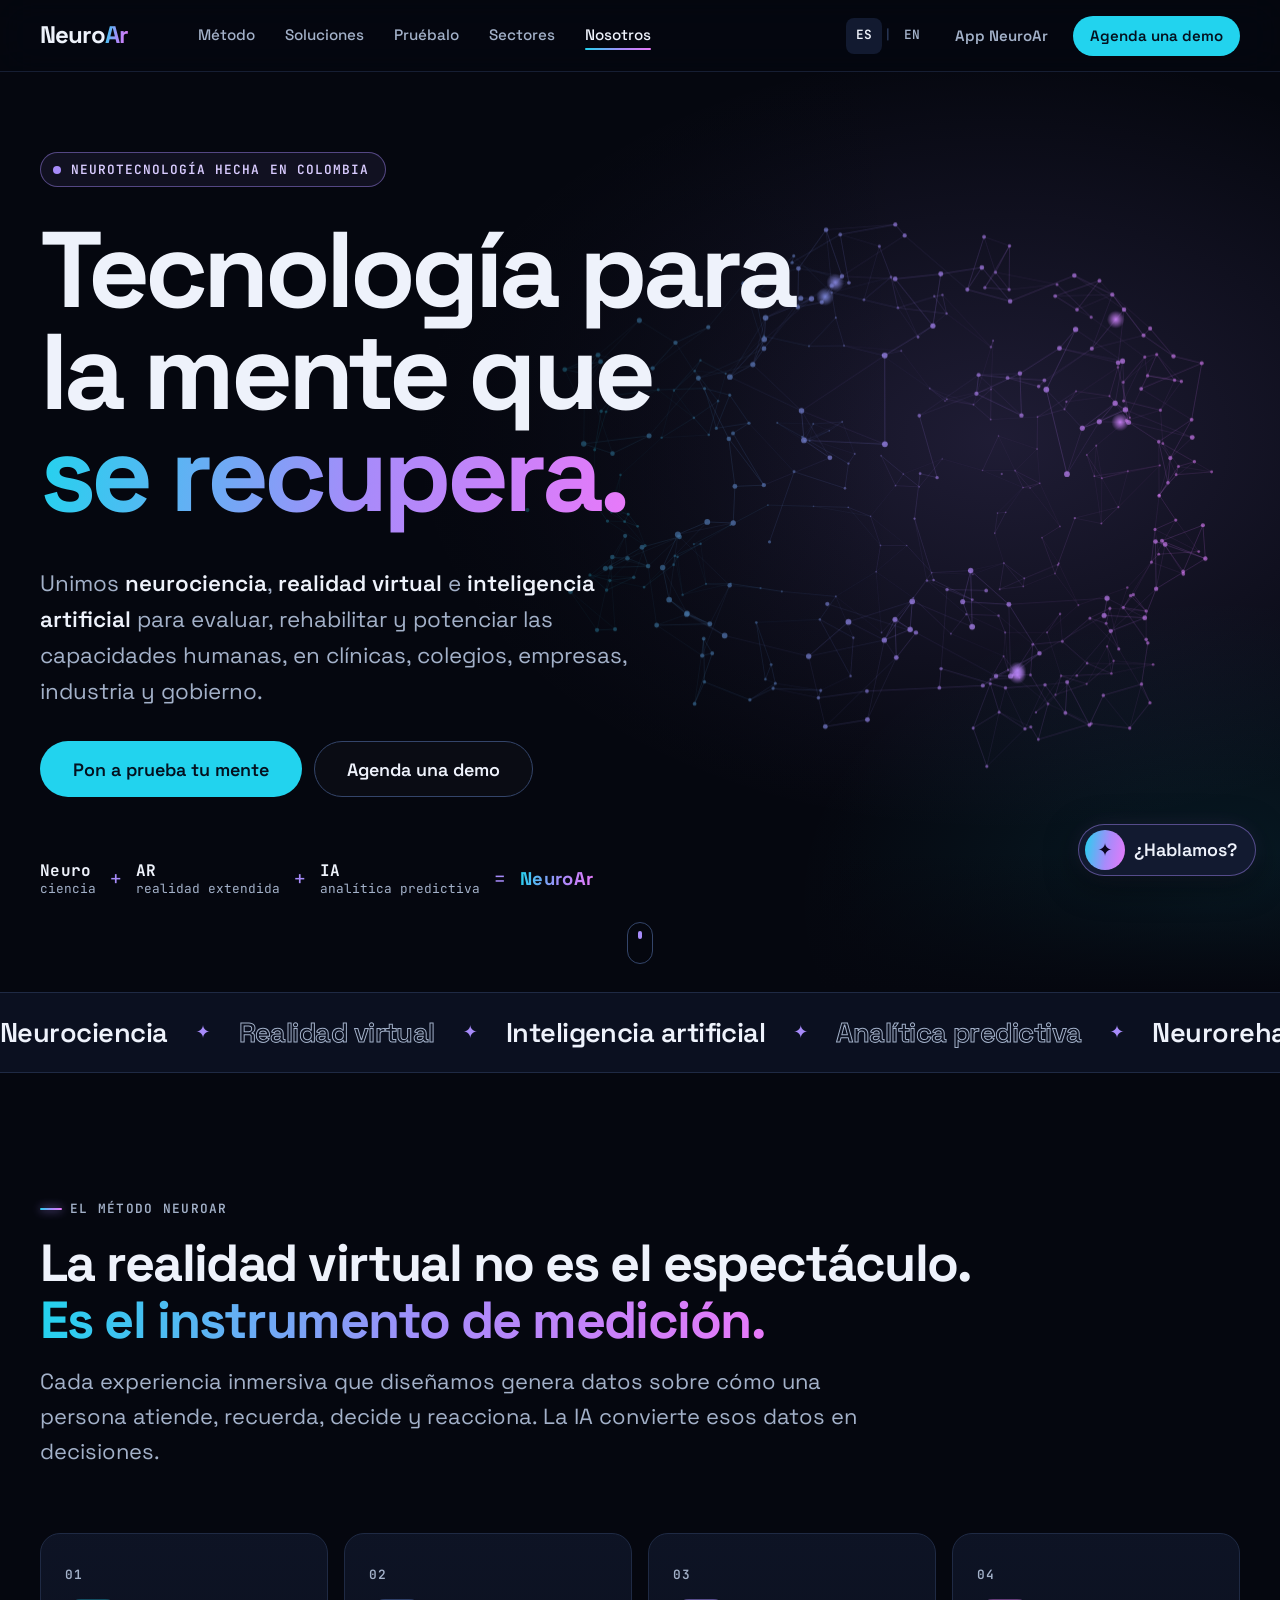
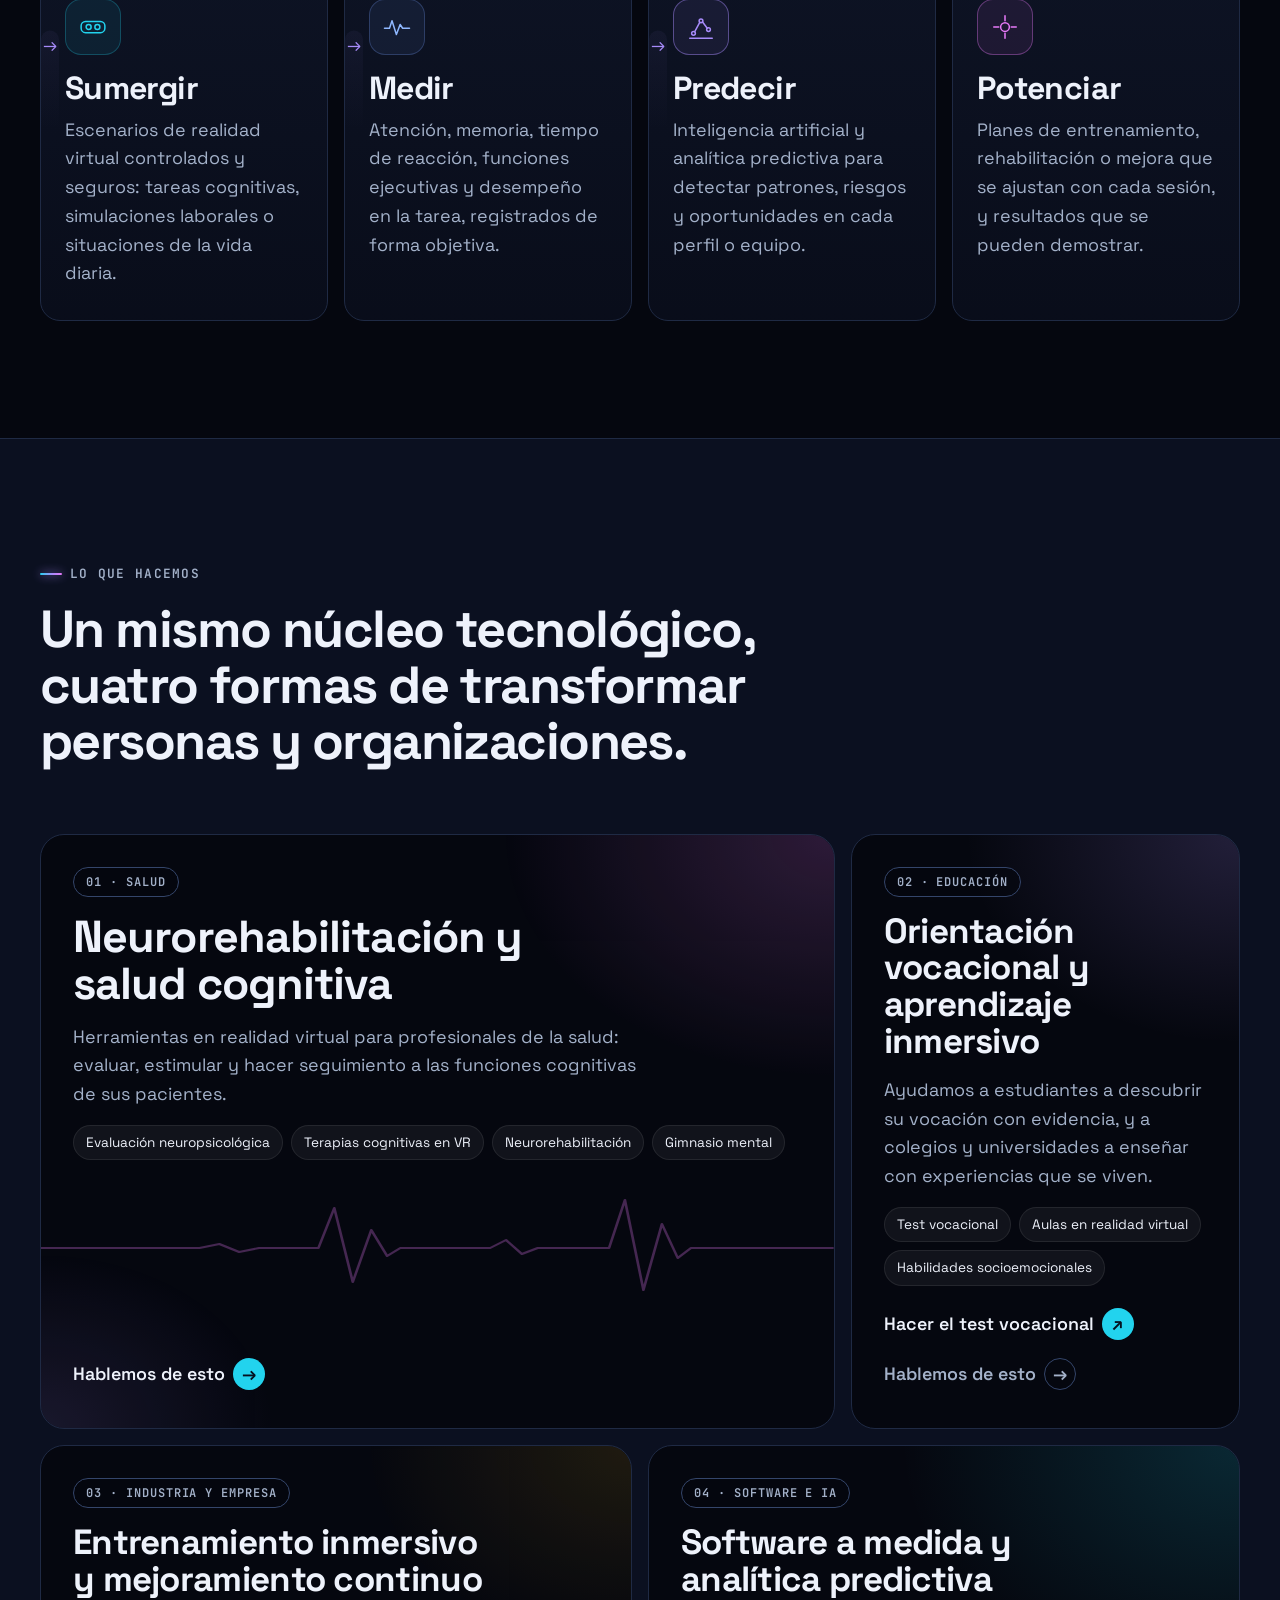
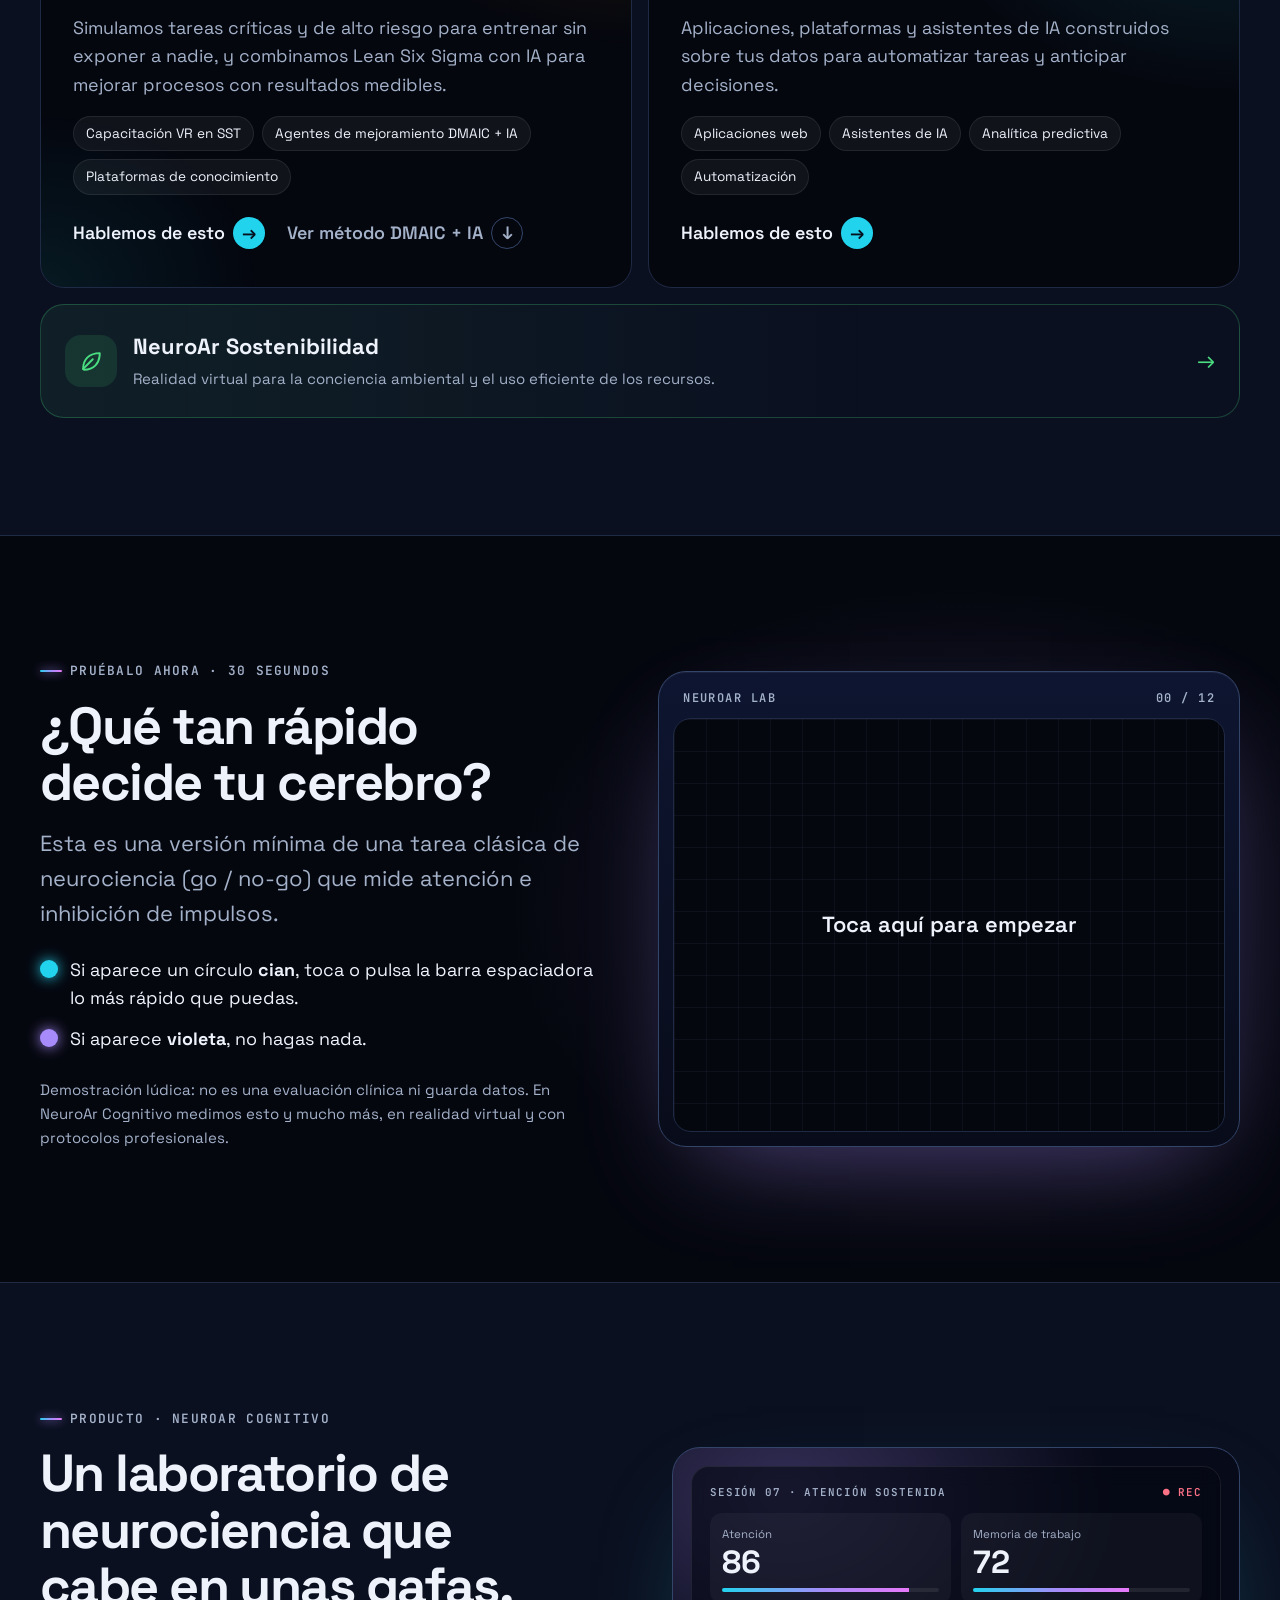
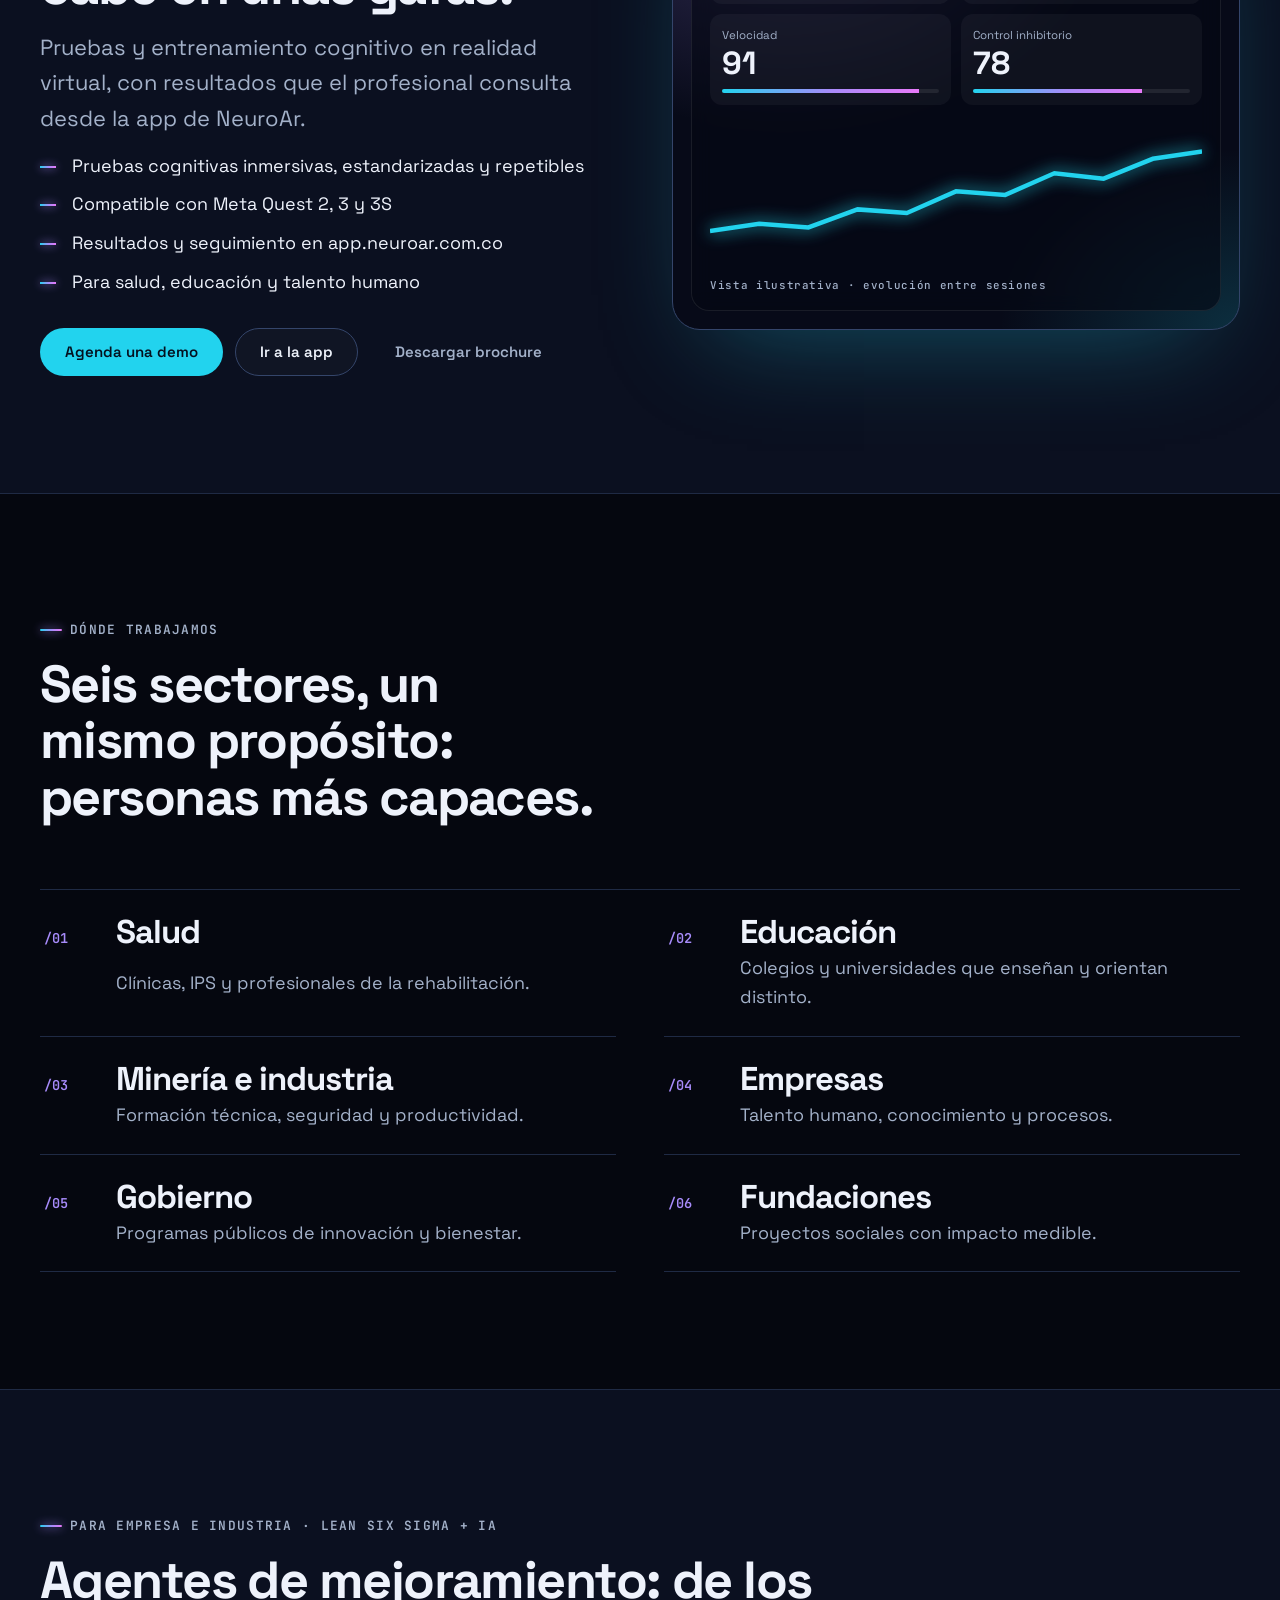
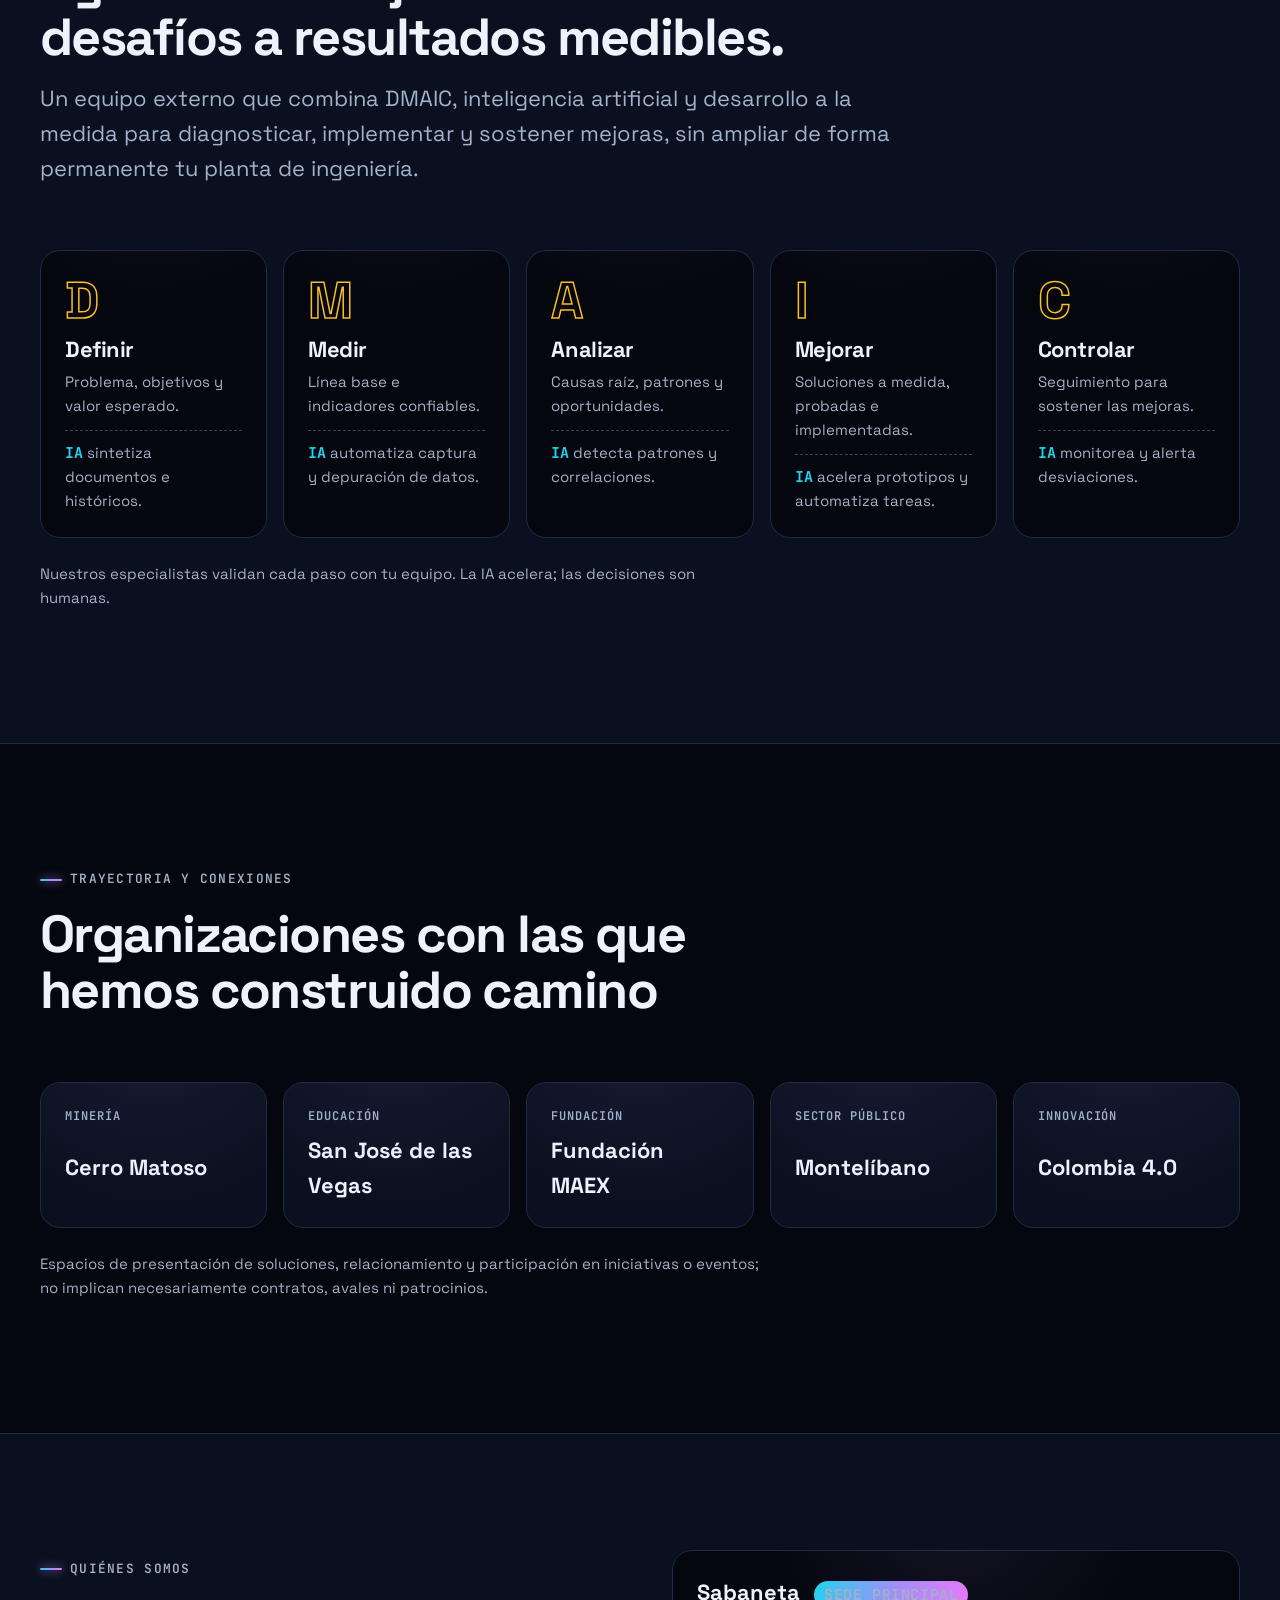
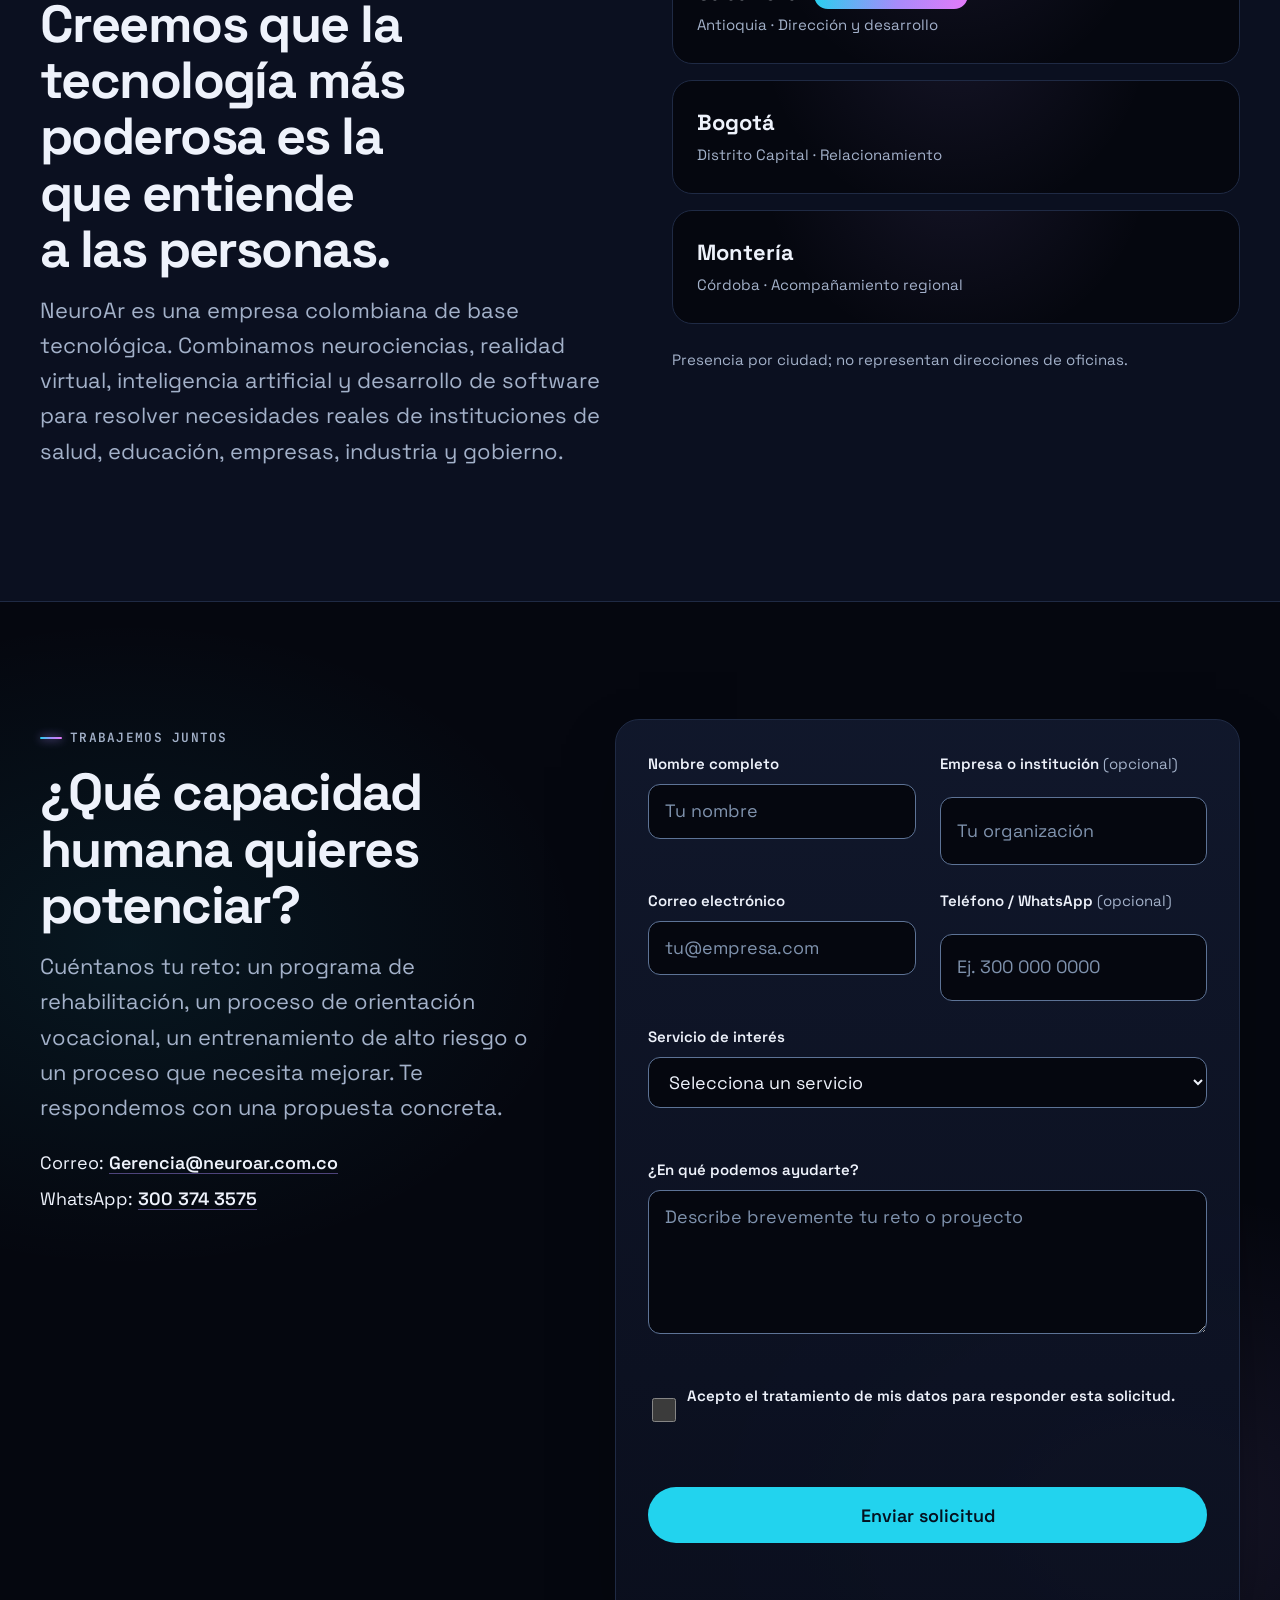
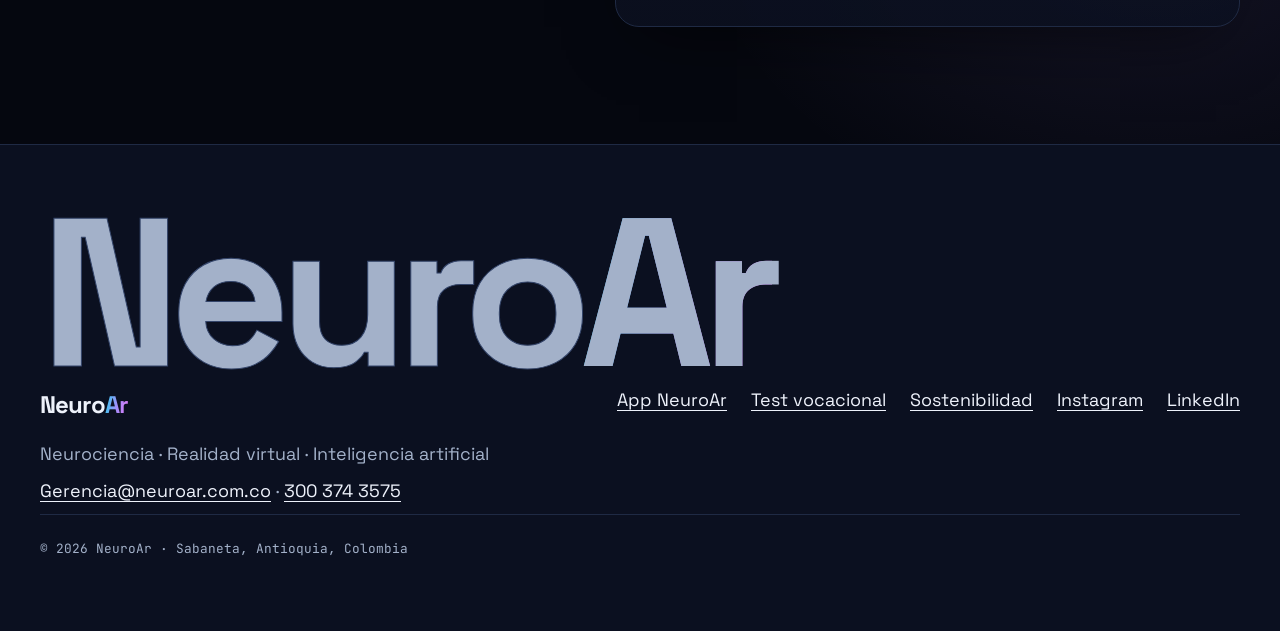
==== commit 0998820d: "Rediseño de la portada: NeuroAr como empresa de neurotecnología - Nuevo hero con red neuronal 3D int" ====
--- a/index.html
+++ b/index.html
@@ -3,9 +3,9 @@
 <head>
   <meta charset="utf-8">
   <meta name="viewport" content="width=device-width, initial-scale=1">
-  <title>NeuroAr | Software, inteligencia artificial y mejoramiento continuo</title>
-  <meta name="description" content="Software a medida, agentes de mejoramiento DMAIC con IA, plataformas de conocimiento y realidad virtual (NeuroAr Cognitivo) para empresas, instituciones y talento humano en Colombia.">
-  <meta name="theme-color" content="#070b14">
+  <title>NeuroAr | Neurotecnología: neurociencia, realidad virtual e IA</title>
+  <meta name="description" content="NeuroAr une neurociencia, realidad virtual e inteligencia artificial para evaluar, rehabilitar y potenciar la mente humana en salud, educación, industria y gobierno. Empresa colombiana de base tecnológica.">
+  <meta name="theme-color" content="#05070f">
   <link rel="canonical" href="https://neuroar.com.co/">
   <!-- TODO: confirmar la ruta real del favicon -->
   <link rel="icon" href="/favicon.ico">
@@ -13,14 +13,14 @@
   <meta property="og:type" content="website">
   <meta property="og:locale" content="es_CO">
   <meta property="og:site_name" content="NeuroAr">
-  <meta property="og:title" content="NeuroAr | Software, IA y mejoramiento continuo">
-  <meta property="og:description" content="Convertimos procesos en resultados medibles con software a medida, IA, DMAIC y realidad virtual.">
+  <meta property="og:title" content="NeuroAr | Tecnología para la mente humana">
+  <meta property="og:description" content="Neurociencia + realidad virtual + inteligencia artificial para evaluar, rehabilitar y potenciar capacidades cognitivas.">
   <meta property="og:url" content="https://neuroar.com.co/">
   <meta property="og:image" content="https://neuroar.com.co/neuroAR2/img/letra-neuroar.png">
 
   <link rel="preconnect" href="https://fonts.googleapis.com">
   <link rel="preconnect" href="https://fonts.gstatic.com" crossorigin>
-  <link rel="stylesheet" href="https://fonts.googleapis.com/css2?family=JetBrains+Mono:wght@500;600;700&family=Space+Grotesk:wght@500;700&display=swap">
+  <link rel="stylesheet" href="https://fonts.googleapis.com/css2?family=JetBrains+Mono:wght@500;600;700&family=Space+Grotesk:wght@400;500;600;700&display=swap">
   <link rel="stylesheet" href="styles.css">
   <script>document.documentElement.classList.add('js');</script>
 </head>
@@ -40,17 +40,12 @@
       </button>
 
       <nav class="site-nav" id="site-nav" aria-label="Principal" data-open="false">
-        <div class="nav-system" aria-hidden="true">
-          <span class="nav-system__ring">N</span>
-          <span><b>NEUROAR NAVIGATION</b><small>XR interface / ready</small></span>
-          <i></i>
-        </div>
         <ul class="nav-list">
+          <li><a href="#metodo" data-i18n="nav.method">Método</a></li>
           <li><a href="#soluciones" data-i18n="nav.solutions">Soluciones</a></li>
-          <li><a href="#dmaic" data-i18n="nav.dmaic">Metodología DMAIC</a></li>
-          <li><a href="#inmersivo" data-i18n="nav.cognitive">NeuroAr Cognitivo</a></li>
+          <li><a href="#pruebalo" data-i18n="nav.try">Pruébalo</a></li>
+          <li><a href="#sectores" data-i18n="nav.sectors">Sectores</a></li>
           <li><a href="#nosotros" data-i18n="nav.about">Nosotros</a></li>
-          <li><a href="#contacto" data-i18n="nav.contact">Contacto</a></li>
         </ul>
 
         <div class="nav-actions">
@@ -59,8 +54,8 @@
             <span class="lang-switch__sep" aria-hidden="true">|</span>
             <button type="button" data-lang="en" aria-pressed="false">EN</button>
           </div>
-          <a class="btn btn--outline btn--sm" href="https://app.neuroar.com.co/" data-i18n="nav.app">App NeuroAr</a>
-          <a class="btn btn--primary btn--sm" href="#contacto" data-i18n="cta.diagnosis">Solicitar diagnóstico</a>
+          <a class="btn btn--ghost btn--sm" href="https://app.neuroar.com.co/" data-i18n="nav.app">App NeuroAr</a>
+          <a class="btn btn--primary btn--sm" href="#contacto" data-i18n="cta.demo">Agenda una demo</a>
         </div>
       </nav>
     </div>
@@ -68,371 +63,317 @@
 
   <main id="contenido">
 
-    <!-- ======================= HERO ======================= -->
+    <!-- ======================= HERO =======================
+         Lienzo: red neuronal con forma de cerebro que "dispara" impulsos
+         y reacciona al cursor. Decorativo; el mensaje está en el texto.    -->
     <section class="hero" id="inicio" aria-labelledby="hero-title">
       <canvas class="hero__canvas" id="hero-canvas" aria-hidden="true"></canvas>
-      <div class="container hero__grid">
-        <div class="hero__copy">
-          <p class="eyebrow" data-i18n="hero.eyebrow">Software · Inteligencia artificial · Mejoramiento continuo</p>
-          <h1 id="hero-title" data-i18n="hero.title">Software, IA y mejoramiento continuo que convierten procesos en resultados medibles.</h1>
-          <p class="lead" data-i18n="hero.lead">NeuroAr desarrolla software a medida, agentes de mejoramiento con IA, plataformas de conocimiento y experiencias de realidad virtual para empresas, instituciones y talento humano.</p>
-          <div class="btn-row">
-            <a class="btn btn--primary" href="#contacto" data-service="dmaic-ia" data-i18n="cta.diagnosis">Solicitar diagnóstico</a>
-            <a class="btn btn--outline" href="#soluciones" data-i18n="cta.explore">Explorar soluciones</a>
-          </div>
-          <div class="hero__signals" aria-label="Capacidades destacadas">
-            <a href="#soluciones"><span aria-hidden="true">⌘</span> Software a medida</a>
-            <a href="#dmaic"><span aria-hidden="true">✦</span> IA + DMAIC</a>
-            <a href="#inmersivo"><span aria-hidden="true">◎</span> Experiencias inmersivas</a>
-          </div>
-          <dl class="hero__metrics" aria-label="Capacidades NeuroAr">
-            <div><dt>XR</dt><dd>Aprendizaje inmersivo</dd></div>
-            <div><dt>IA</dt><dd>Procesos aumentados</dd></div>
-            <div><dt>DATA</dt><dd>Resultados medibles</dd></div>
-          </dl>
-        </div>
-
-        <!-- Red de capacidades: decorativa (el texto equivalente ya está en el hero y los pilares) -->
-        <div class="hero__visual" aria-hidden="true">
-          <div class="hero__hud hero__hud--top"><span>NEUROAR / XR</span><b>01.24</b></div>
-          <span class="hero__orb hero__orb--one"></span><span class="hero__orb hero__orb--two"></span>
-          <svg viewBox="0 0 480 420" fill="none" focusable="false">
-            <circle class="net__ring" cx="240" cy="210" r="150"/>
-
-            <g class="net__links">
-              <line class="net__link" x1="240" y1="210" x2="240" y2="60"/>
-              <line class="net__link" x1="240" y1="210" x2="383" y2="164"/>
-              <line class="net__link" x1="240" y1="210" x2="328" y2="331"/>
-              <line class="net__link" x1="240" y1="210" x2="152" y2="331"/>
-              <line class="net__link" x1="240" y1="210" x2="97" y2="164"/>
-            </g>
-
-            <g>
-              <circle class="net__halo" cx="240" cy="60" r="22"/>
-              <circle class="net__halo" cx="383" cy="164" r="22"/>
-              <circle class="net__halo" cx="328" cy="331" r="22"/>
-              <circle class="net__halo" cx="152" cy="331" r="22"/>
-              <circle class="net__halo" cx="97" cy="164" r="22"/>
-            </g>
-
-            <g>
-              <circle class="net__node" cx="240" cy="60" r="22"/>
-              <circle class="net__node" cx="383" cy="164" r="22"/>
-              <circle class="net__node" cx="328" cy="331" r="22"/>
-              <circle class="net__node" cx="152" cy="331" r="22"/>
-              <circle class="net__node" cx="97" cy="164" r="22"/>
-              <circle class="net__core" cx="240" cy="60" r="5"/>
-              <circle class="net__core" cx="383" cy="164" r="5"/>
-              <circle class="net__core" cx="328" cy="331" r="5"/>
-              <circle class="net__core" cx="152" cy="331" r="5"/>
-              <circle class="net__core" cx="97" cy="164" r="5"/>
-            </g>
-
-            <circle class="net__core" cx="240" cy="210" r="34"/>
-            <text class="net__core-text" x="240" y="215">NeuroAr</text>
-
-            <text class="net__label" x="240" y="24">SOFTWARE</text>
-            <text class="net__label" x="383" y="206">IA</text>
-            <text class="net__label" x="328" y="373">DMAIC</text>
-            <text class="net__label" x="152" y="373">VR</text>
-            <text class="net__label" x="97" y="206">SOSTENIBILIDAD</text>
-          </svg>
-          <div class="hero__hud hero__hud--bottom"><span>IMMERSIVE SYSTEM</span><i></i><span>ONLINE</span></div>
-        </div>
-      </div>
-    </section>
-
-    <section class="experience-deck" aria-labelledby="deck-title">
-      <div class="container experience-deck__grid">
-        <div class="experience-deck__intro">
-          <p class="eyebrow">NeuroAr / Mission control</p>
-          <h2 id="deck-title">Tecnología que se explora, se entiende y se activa.</h2>
-          <p>Selecciona una capacidad para entrar directamente a su ecosistema. Cada ruta conecta tecnología, personas y resultados medibles.</p>
-          <div class="experience-deck__telemetry" aria-label="Estado del ecosistema">
-            <span><i></i> Sistemas conectados</span><span>XR + IA + DATOS</span>
-          </div>
-        </div>
-        <div class="experience-deck__console" aria-label="Explorador de capacidades">
-          <div class="console__header"><span>CAPABILITY MATRIX</span><span>LIVE</span></div>
-          <a class="console-card console-card--active" href="#soluciones" data-deck-focus="0"><b>01</b><span class="console-card__icon" aria-hidden="true">⌘</span><span><strong>Software + IA</strong><small>Automatización, datos y decisiones</small></span><em aria-hidden="true">↗</em></a>
-          <a class="console-card" href="#soluciones" data-deck-focus="1"><b>02</b><span class="console-card__icon" aria-hidden="true">◌</span><span><strong>DMAIC inteligente</strong><small>Mejoras sostenibles y medibles</small></span><em aria-hidden="true">↗</em></a>
-          <a class="console-card" href="#soluciones" data-deck-focus="3"><b>03</b><span class="console-card__icon" aria-hidden="true">◎</span><span><strong>NeuroAr Cognitivo</strong><small>Realidad virtual y aprendizaje</small></span><em aria-hidden="true">↗</em></a>
-          <div class="console__radar" aria-hidden="true"><span></span><i></i><i></i><i></i></div>
-        </div>
-      </div>
-    </section>
-
-    <!-- ======================= ECOSISTEMA: 3 PILARES ======================= -->
-    <section class="section" aria-label="Ecosistema NeuroAr" style="padding-top:0">
+      <div class="hero__veil" aria-hidden="true"></div>
+
+      <div class="container hero__inner">
+        <p class="hero__tag"><span class="pulse-dot" aria-hidden="true"></span> <span data-i18n="hero.tag">Neurotecnología hecha en Colombia</span></p>
+
+        <h1 id="hero-title" class="hero__title">
+          <span class="hero__line" data-i18n="hero.title.a">Tecnología para</span>
+          <span class="hero__line" data-i18n="hero.title.b">la mente que</span>
+          <span class="hero__line hero__rotator" aria-hidden="true"><span class="rotator" id="rotator">aprende.</span></span>
+          <span class="visually-hidden" data-i18n="hero.title.sr">aprende, se recupera, elige su futuro, trabaja segura y decide con datos.</span>
+        </h1>
+
+        <p class="hero__lead" data-i18n="hero.lead">Unimos <strong>neurociencia</strong>, <strong>realidad virtual</strong> e <strong>inteligencia artificial</strong> para evaluar, rehabilitar y potenciar las capacidades humanas, en clínicas, colegios, empresas, industria y gobierno.</p>
+
+        <div class="btn-row">
+          <a class="btn btn--primary btn--lg" href="#pruebalo" data-i18n="cta.try">Pon a prueba tu mente</a>
+          <a class="btn btn--outline btn--lg" href="#contacto" data-i18n="cta.demo">Agenda una demo</a>
+        </div>
+
+        <ul class="hero__equation" aria-label="La fórmula NeuroAr">
+          <li><b>Neuro</b><span data-i18n="hero.eq.1">ciencia</span></li>
+          <li class="op" aria-hidden="true">+</li>
+          <li><b>AR</b><span data-i18n="hero.eq.2">realidad extendida</span></li>
+          <li class="op" aria-hidden="true">+</li>
+          <li><b>IA</b><span data-i18n="hero.eq.3">analítica predictiva</span></li>
+          <li class="op" aria-hidden="true">=</li>
+          <li class="eq-result"><b>NeuroAr</b></li>
+        </ul>
+      </div>
+
+      <a class="hero__scroll" href="#metodo" aria-label="Bajar a la siguiente sección"><span></span></a>
+    </section>
+
+    <!-- ======================= MARQUESINA ======================= -->
+    <div class="marquee" aria-hidden="true">
+      <div class="marquee__track">
+        <span>Neurociencia</span><i>✦</i><span>Realidad virtual</span><i>✦</i><span>Inteligencia artificial</span><i>✦</i><span>Analítica predictiva</span><i>✦</i><span>Neurorehabilitación</span><i>✦</i><span>Orientación vocacional</span><i>✦</i><span>Software a medida</span><i>✦</i>
+        <span>Neurociencia</span><i>✦</i><span>Realidad virtual</span><i>✦</i><span>Inteligencia artificial</span><i>✦</i><span>Analítica predictiva</span><i>✦</i><span>Neurorehabilitación</span><i>✦</i><span>Orientación vocacional</span><i>✦</i><span>Software a medida</span><i>✦</i>
+      </div>
+    </div>
+
+    <!-- ======================= MÉTODO: SUMERGIR · MEDIR · PREDECIR · POTENCIAR ======================= -->
+    <section class="section" id="metodo" aria-labelledby="method-title">
       <div class="container">
-        <ul class="pillars">
-          <li class="pillar">
-            <span class="pillar__num" aria-hidden="true">01</span>
-            <h3 data-i18n="pillar.1.title">Software, IA y DMAIC para empresas</h3>
-            <p data-i18n="pillar.1.text">Software a medida, inteligencia artificial y agentes de mejoramiento continuo para organizaciones de cualquier sector.</p>
+        <div class="section__head section__head--wide">
+          <p class="eyebrow" data-i18n="method.eyebrow">El método NeuroAr</p>
+          <h2 id="method-title"><span data-i18n="method.title.a">La realidad virtual no es el espectáculo.</span> <span class="grad" data-i18n="method.title.b">Es el instrumento de medición.</span></h2>
+          <p class="lead" data-i18n="method.lead">Cada experiencia inmersiva que diseñamos genera datos sobre cómo una persona atiende, recuerda, decide y reacciona. La IA convierte esos datos en decisiones.</p>
+        </div>
+
+        <ol class="loop">
+          <li class="loop__step">
+            <span class="loop__num">01</span>
+            <span class="loop__icon" aria-hidden="true">
+              <svg viewBox="0 0 48 48" fill="none" stroke="currentColor" stroke-width="2.4" stroke-linecap="round" stroke-linejoin="round"><rect x="5" y="15" width="38" height="18" rx="7"/><circle cx="17" cy="24" r="4"/><circle cx="31" cy="24" r="4"/></svg>
+            </span>
+            <h3 data-i18n="method.1.t">Sumergir</h3>
+            <p data-i18n="method.1.p">Escenarios de realidad virtual controlados y seguros: tareas cognitivas, simulaciones laborales o situaciones de la vida diaria.</p>
           </li>
-          <li class="pillar">
-            <span class="pillar__num" aria-hidden="true">02</span>
-            <h3 data-i18n="pillar.2.title">Conocimiento y NeuroAr Cognitivo</h3>
-            <p data-i18n="pillar.2.text">Plataformas de conocimiento y realidad virtual para talento humano, educación y salud.</p>
+          <li class="loop__step">
+            <span class="loop__num">02</span>
+            <span class="loop__icon" aria-hidden="true">
+              <svg viewBox="0 0 48 48" fill="none" stroke="currentColor" stroke-width="2.4" stroke-linecap="round" stroke-linejoin="round"><path d="M4 26h8l4-12 7 22 6-16 4 6h11"/></svg>
+            </span>
+            <h3 data-i18n="method.2.t">Medir</h3>
+            <p data-i18n="method.2.p">Atención, memoria, tiempo de reacción, funciones ejecutivas y desempeño en la tarea, registrados de forma objetiva.</p>
           </li>
-          <li class="pillar">
-            <span class="pillar__num" aria-hidden="true">03</span>
-            <h3 data-i18n="pillar.3.title">Sostenibilidad ambiental</h3>
-            <p data-i18n="pillar.3.text">Soluciones tecnológicas para el uso eficiente de recursos y la conciencia ambiental.</p>
+          <li class="loop__step">
+            <span class="loop__num">03</span>
+            <span class="loop__icon" aria-hidden="true">
+              <svg viewBox="0 0 48 48" fill="none" stroke="currentColor" stroke-width="2.4" stroke-linecap="round" stroke-linejoin="round"><circle cx="12" cy="34" r="3"/><circle cx="24" cy="14" r="3"/><circle cx="36" cy="28" r="3"/><path d="M14 31.5 22 16.5M26.5 16l7.5 10M6 42h36"/></svg>
+            </span>
+            <h3 data-i18n="method.3.t">Predecir</h3>
+            <p data-i18n="method.3.p">Inteligencia artificial y analítica predictiva para detectar patrones, riesgos y oportunidades en cada perfil o equipo.</p>
           </li>
-        </ul>
-      </div>
-    </section>
-
-    <!-- ======================= SOLUCIONES (TABS) =======================
-         Fusiona "Qué hacemos" + "Explora nuestras capacidades".
-         #conocimiento es el id del panel 3 (ancla de compatibilidad).        -->
+          <li class="loop__step">
+            <span class="loop__num">04</span>
+            <span class="loop__icon" aria-hidden="true">
+              <svg viewBox="0 0 48 48" fill="none" stroke="currentColor" stroke-width="2.4" stroke-linecap="round" stroke-linejoin="round"><path d="M24 6v8M24 34v8M6 24h8M34 24h8"/><circle cx="24" cy="24" r="7"/></svg>
+            </span>
+            <h3 data-i18n="method.4.t">Potenciar</h3>
+            <p data-i18n="method.4.p">Planes de entrenamiento, rehabilitación o mejora que se ajustan con cada sesión, y resultados que se pueden demostrar.</p>
+          </li>
+        </ol>
+      </div>
+    </section>
+
+    <!-- ======================= SOLUCIONES: 4 UNIVERSOS ======================= -->
     <section class="section section--soft" id="soluciones" aria-labelledby="sol-title">
       <div class="container">
-        <div class="section__head">
-          <p class="eyebrow" data-i18n="sol.eyebrow">Qué hacemos</p>
-          <h2 id="sol-title" data-i18n="sol.title">Soluciones que evolucionan contigo</h2>
-          <p class="lead" data-i18n="sol.lead">Elige un servicio para ver su alcance y entregables clave, y solicita una propuesta para tu organización.</p>
-        </div>
-
-        <div class="tabs">
-          <div class="tablist" role="tablist" aria-label="Soluciones de NeuroAr" aria-orientation="vertical">
-            <button class="tab" role="tab" id="tab-1" type="button" aria-selected="true" aria-controls="panel-software-ia"><span class="tab__num" aria-hidden="true">1</span><span data-i18n="tab.1">Software a medida e IA</span></button>
-            <button class="tab" role="tab" id="tab-2" type="button" aria-selected="false" aria-controls="panel-dmaic-ia" tabindex="-1"><span class="tab__num" aria-hidden="true">2</span><span data-i18n="tab.2">Agentes de Mejoramiento DMAIC + IA</span></button>
-            <button class="tab" role="tab" id="tab-3" type="button" aria-selected="false" aria-controls="conocimiento" tabindex="-1"><span class="tab__num" aria-hidden="true">3</span><span data-i18n="tab.3">Plataformas de Conocimiento Empresarial</span></button>
-            <button class="tab" role="tab" id="tab-4" type="button" aria-selected="false" aria-controls="panel-cognitivo" tabindex="-1"><span class="tab__num" aria-hidden="true">4</span><span data-i18n="tab.4">Realidad Virtual y NeuroAr Cognitivo</span></button>
-            <button class="tab" role="tab" id="tab-5" type="button" aria-selected="false" aria-controls="panel-sostenibilidad" tabindex="-1"><span class="tab__num" aria-hidden="true">5</span><span data-i18n="tab.5">Tecnología Industrial y Sostenibilidad</span></button>
-          </div>
-
-          <div class="tabpanels">
-            <!-- 1 -->
-            <div class="tabpanel" role="tabpanel" id="panel-software-ia" aria-labelledby="tab-1" tabindex="0">
-              <div>
-                <h3>Software a medida e inteligencia artificial</h3>
-                <p>Aplicaciones web, sistemas de información, automatización de flujos e integración de datos, con asistentes de IA, clasificación documental y analítica orientados a problemas reales.</p>
-                <ul class="checklist">
-                  <li>Aplicaciones web y sistemas de información</li>
-                  <li>Automatización de flujos e integración de herramientas</li>
-                  <li>Asistentes de conocimiento y analítica de datos</li>
-                  <li>Apoyo a la toma de decisiones</li>
-                </ul>
-                <a class="btn btn--primary" href="#contacto" data-service="software-ia" data-i18n="cta.consult">Consultar este servicio</a>
-              </div>
-              <div class="visual" aria-hidden="true">
-                <svg viewBox="0 0 160 120" fill="none" stroke="currentColor" stroke-width="3" stroke-linecap="round">
-                  <rect x="10" y="14" width="140" height="92" rx="8"/>
-                  <path d="M10 34h140"/>
-                  <circle cx="24" cy="24" r="2.5" fill="currentColor" stroke="none"/>
-                  <circle cx="34" cy="24" r="2.5" fill="currentColor" stroke="none"/>
-                  <path d="M30 54h50M30 70h80M30 86h36"/>
-                </svg>
-              </div>
-            </div>
-
-            <!-- 2 -->
-            <div class="tabpanel" role="tabpanel" id="panel-dmaic-ia" aria-labelledby="tab-2" tabindex="0">
-              <div>
-                <h3>Agentes de Mejoramiento DMAIC + IA</h3>
-                <p>Un equipo externo que combina Lean Six Sigma, inteligencia artificial y desarrollo a la medida para diagnosticar, implementar mejoras y medir resultados, sin ampliar de forma permanente tu equipo de ingeniería.</p>
-                <ul class="checklist">
-                  <li>Diagnóstico y línea base con datos confiables</li>
-                  <li>Soluciones diseñadas e implementadas a la medida</li>
-                  <li>Indicadores de costos, productividad y confiabilidad</li>
-                  <li>Seguimiento y control para sostener las mejoras</li>
-                </ul>
-                <div class="btn-row">
-                  <a class="btn btn--primary" href="#contacto" data-service="dmaic-ia" data-i18n="cta.consult">Consultar este servicio</a>
-                  <a class="btn btn--outline" href="#dmaic">Ver metodología</a>
-                </div>
-              </div>
-              <div class="visual" aria-hidden="true">
-                <svg viewBox="0 0 160 120" fill="none" stroke="currentColor" stroke-width="3">
-                  <circle cx="80" cy="60" r="38"/>
-                  <g fill="currentColor" stroke="none">
-                    <circle cx="80" cy="22" r="6"/><circle cx="116.1" cy="48.3" r="6"/><circle cx="102.3" cy="90.7" r="6"/>
-                    <circle cx="57.7" cy="90.7" r="6"/><circle cx="43.9" cy="48.3" r="6"/>
-                  </g>
-                </svg>
-              </div>
-            </div>
-
-            <!-- 3 · id="conocimiento" -->
-            <div class="tabpanel" role="tabpanel" id="conocimiento" aria-labelledby="tab-3" tabindex="0">
-              <div>
-                <h3>Plataformas de Conocimiento Empresarial</h3>
-                <p>Diseñamos y administramos entornos digitales para organizar la formación, compartir conocimiento técnico y dar seguimiento al desarrollo de competencias.</p>
-                <ul class="checklist">
-                  <li>Capacitación y formación de trabajadores y contratistas</li>
-                  <li>Procedimientos, lecciones aprendidas y recursos técnicos</li>
-                  <li>Evaluaciones, seguimiento e indicadores</li>
-                  <li>Integración con herramientas digitales y asistentes de IA</li>
-                </ul>
-                <a class="btn btn--primary" href="#contacto" data-service="conocimiento" data-i18n="cta.consult">Consultar este servicio</a>
-              </div>
-              <div class="visual">
-                <picture>
-                  <source srcset="neuroAR2/img/conocimiento-empresarial.webp" type="image/webp">
-                  <img src="neuroAR2/img/IMG_1404.JPG" alt="Equipo trabajando con una plataforma de gestión del conocimiento empresarial de NeuroAr" width="640" height="480" loading="lazy" decoding="async">
-                </picture>
-              </div>
-            </div>
-
-            <!-- 4 -->
-            <div class="tabpanel" role="tabpanel" id="panel-cognitivo" aria-labelledby="tab-4" tabindex="0">
-              <div>
-                <h3>Realidad Virtual y NeuroAr Cognitivo</h3>
-                <p>Experiencias inmersivas de formación, simulación y entrenamiento para instituciones, empresas y personas, con pruebas cognitivas accesibles desde la app de NeuroAr.</p>
-                <ul class="checklist">
-                  <li>Experiencias educativas e inmersivas</li>
-                  <li>Entrenamiento cognitivo y habilidades humanas</li>
-                  <li>Aplicaciones para talento humano, educación y salud</li>
-                </ul>
-                <div class="btn-row">
-                  <a class="btn btn--primary" href="#contacto" data-service="cognitivo-vr" data-i18n="cta.consult">Consultar este servicio</a>
-                  <a class="btn btn--outline" href="#inmersivo">Ver NeuroAr Cognitivo</a>
-                </div>
-              </div>
-              <div class="visual" aria-hidden="true">
-                <svg viewBox="0 0 160 120" fill="none" stroke="currentColor" stroke-width="3" stroke-linecap="round">
-                  <rect x="20" y="36" width="120" height="48" rx="20"/>
-                  <circle cx="60" cy="60" r="12"/><circle cx="100" cy="60" r="12"/>
-                  <path d="M20 60H8M140 60h12"/>
-                </svg>
-              </div>
-            </div>
-
-            <!-- 5 -->
-            <div class="tabpanel" role="tabpanel" id="panel-sostenibilidad" aria-labelledby="tab-5" tabindex="0">
-              <div>
-                <h3>Tecnología Industrial y Sostenibilidad</h3>
-                <p>Digitalización de operaciones, formación técnica, productividad y seguridad en el trabajo, junto con soluciones de realidad virtual y monitoreo inteligente para la sostenibilidad ambiental.</p>
-                <ul class="checklist">
-                  <li>Digitalización de operaciones industriales</li>
-                  <li>Formación técnica y seguridad y salud en el trabajo</li>
-                  <li>Simulaciones para conservación y uso eficiente de recursos</li>
-                  <li>Monitoreo inteligente y conciencia ambiental</li>
-                </ul>
-                <div class="btn-row">
-                  <a class="btn btn--primary" href="#contacto" data-service="sostenibilidad" data-i18n="cta.consult">Consultar este servicio</a>
-                  <a class="btn btn--outline" href="sostenibilidad">Ver sostenibilidad</a>
-                </div>
-              </div>
-              <div class="visual">
-                <picture>
-                  <source srcset="neuroAR2/img/sostenibilidad/gafas-verdes-sostenibilidad.webp" type="image/webp">
-                  <img src="neuroAR2/img/sostenibilidad/Gafas_verdes_sostenibilidad.jpg" alt="Gafas de realidad virtual de la solución de sostenibilidad ambiental de NeuroAr" width="640" height="480" loading="lazy" decoding="async">
-                </picture>
-              </div>
-            </div>
-          </div>
-        </div>
-      </div>
-    </section>
-
-    <!-- ======================= MEJORAMIENTO + DMAIC ======================= -->
-    <section class="section" id="mejoramiento" aria-labelledby="mej-title">
-      <div class="container">
-        <div class="section__head">
-          <p class="eyebrow" data-i18n="dmaic.eyebrow">Agentes de Mejoramiento Inteligente · Lean Six Sigma + IA</p>
-          <h2 id="mej-title" data-i18n="dmaic.title">De los desafíos a resultados medibles.</h2>
-          <p class="lead" data-i18n="dmaic.lead">Combinamos la metodología DMAIC, la inteligencia artificial y el desarrollo tecnológico a la medida para diagnosticar, diseñar, implementar y sostener soluciones reales.</p>
-        </div>
-
-        <div class="dmaic-block" id="dmaic">
-          <h3 data-i18n="dmaic.method">DMAIC potenciado con IA</h3>
-          <p>La IA apoya de forma transversal el análisis, la automatización y el seguimiento; nuestros especialistas validan cada paso.</p>
-
-          <ol class="dmaic">
-            <li class="dmaic__step">
-              <div class="dmaic__head"><span class="dmaic__letter" aria-hidden="true">D</span><h4><span class="visually-hidden">1. </span>Definir</h4></div>
-              <p>Precisamos el problema, los objetivos y el valor esperado.</p>
-              <dl class="dmaic__roles">
-                <dt>IA</dt><dd>Sintetiza documentos e históricos para estructurar el problema.</dd>
-                <dt>Especialistas</dt><dd>Validan alcance, objetivos y valor esperado contigo.</dd>
-              </dl>
-            </li>
-            <li class="dmaic__step">
-              <div class="dmaic__head"><span class="dmaic__letter" aria-hidden="true">M</span><h4><span class="visually-hidden">2. </span>Medir</h4></div>
-              <p>Construimos líneas base e indicadores con datos confiables.</p>
-              <dl class="dmaic__roles">
-                <dt>IA</dt><dd>Automatiza la captura y depuración de datos.</dd>
-                <dt>Especialistas</dt><dd>Definen indicadores y verifican la calidad de la información.</dd>
-              </dl>
-            </li>
-            <li class="dmaic__step">
-              <div class="dmaic__head"><span class="dmaic__letter" aria-hidden="true">A</span><h4><span class="visually-hidden">3. </span>Analizar</h4></div>
-              <p>Identificamos causas raíz, patrones y oportunidades.</p>
-              <dl class="dmaic__roles">
-                <dt>IA</dt><dd>Detecta patrones y correlaciones en los datos.</dd>
-                <dt>Especialistas</dt><dd>Interpretan los hallazgos y confirman las causas raíz.</dd>
-              </dl>
-            </li>
-            <li class="dmaic__step">
-              <div class="dmaic__head"><span class="dmaic__letter" aria-hidden="true">I</span><h4><span class="visually-hidden">4. </span>Mejorar</h4></div>
-              <p>Desarrollamos, probamos e implementamos soluciones a medida.</p>
-              <dl class="dmaic__roles">
-                <dt>IA</dt><dd>Acelera prototipos y automatiza tareas repetitivas.</dd>
-                <dt>Especialistas</dt><dd>Diseñan, prueban e implementan junto a tu equipo.</dd>
-              </dl>
-            </li>
-            <li class="dmaic__step">
-              <div class="dmaic__head"><span class="dmaic__letter" aria-hidden="true">C</span><h4><span class="visually-hidden">5. </span>Controlar</h4></div>
-              <p>Monitoreamos resultados y sostenemos las mejoras.</p>
-              <dl class="dmaic__roles">
-                <dt>IA</dt><dd>Da seguimiento continuo y alerta sobre desviaciones.</dd>
-                <dt>Especialistas</dt><dd>Revisan resultados y ajustan estándares.</dd>
-              </dl>
-            </li>
+        <div class="section__head section__head--wide">
+          <p class="eyebrow" data-i18n="sol.eyebrow">Lo que hacemos</p>
+          <h2 id="sol-title" data-i18n="sol.title">Un mismo núcleo tecnológico, cuatro formas de transformar personas y organizaciones.</h2>
+        </div>
+
+        <div class="bento">
+          <!-- Salud -->
+          <article class="uni uni--health" id="salud">
+            <div class="uni__head">
+              <span class="uni__chip">01 · <span data-i18n="uni.1.chip">Salud</span></span>
+              <h3 data-i18n="uni.1.t">Neurorehabilitación y salud cognitiva</h3>
+            </div>
+            <p data-i18n="uni.1.p">Herramientas en realidad virtual para profesionales de la salud: evaluar, estimular y hacer seguimiento a las funciones cognitivas de sus pacientes.</p>
+            <ul class="tags">
+              <li>Evaluación neuropsicológica</li>
+              <li>Terapias cognitivas en VR</li>
+              <li>Neurorehabilitación</li>
+              <li>Gimnasio mental</li>
+            </ul>
+            <a class="uni__cta" href="#contacto" data-service="neuro-salud"><span data-i18n="cta.talk">Hablemos de esto</span> <span aria-hidden="true">→</span></a>
+            <svg class="uni__art" viewBox="0 0 600 120" preserveAspectRatio="none" aria-hidden="true"><path d="M0 70 H120 L135 66 L150 74 L165 70 H210 L222 30 L236 104 L250 52 L262 78 L272 70 H340 L352 62 L364 76 L376 70 H430 L442 22 L456 112 L470 46 L482 80 L492 70 H600" fill="none" stroke="currentColor" stroke-width="2" stroke-linejoin="round"/></svg>
+          </article>
+
+          <!-- Educación -->
+          <article class="uni uni--edu" id="educacion">
+            <div class="uni__head">
+              <span class="uni__chip">02 · <span data-i18n="uni.2.chip">Educación</span></span>
+              <h3 data-i18n="uni.2.t">Orientación vocacional y aprendizaje inmersivo</h3>
+            </div>
+            <p data-i18n="uni.2.p">Ayudamos a estudiantes a descubrir su vocación con evidencia, y a colegios y universidades a enseñar con experiencias que se viven.</p>
+            <ul class="tags">
+              <li>Test vocacional</li>
+              <li>Aulas en realidad virtual</li>
+              <li>Habilidades socioemocionales</li>
+            </ul>
+            <div class="uni__links">
+              <a class="uni__cta" href="https://testvocacional.neuroar.com.co/" target="_blank" rel="noopener noreferrer"><span data-i18n="uni.2.test">Hacer el test vocacional</span> <span aria-hidden="true">↗</span><span class="visually-hidden">(se abre en una pestaña nueva)</span></a>
+              <a class="uni__cta uni__cta--quiet" href="#contacto" data-service="educacion"><span data-i18n="cta.talk">Hablemos de esto</span> <span aria-hidden="true">→</span></a>
+            </div>
+          </article>
+
+          <!-- Industria -->
+          <article class="uni uni--industry" id="industria">
+            <div class="uni__head">
+              <span class="uni__chip">03 · <span data-i18n="uni.3.chip">Industria y empresa</span></span>
+              <h3 data-i18n="uni.3.t">Entrenamiento inmersivo y mejoramiento continuo</h3>
+            </div>
+            <p data-i18n="uni.3.p">Simulamos tareas críticas y de alto riesgo para entrenar sin exponer a nadie, y combinamos Lean Six Sigma con IA para mejorar procesos con resultados medibles.</p>
+            <ul class="tags">
+              <li>Capacitación VR en SST</li>
+              <li>Agentes de mejoramiento DMAIC + IA</li>
+              <li>Plataformas de conocimiento</li>
+            </ul>
+            <div class="uni__links">
+              <a class="uni__cta" href="#contacto" data-service="industria-vr"><span data-i18n="cta.talk">Hablemos de esto</span> <span aria-hidden="true">→</span></a>
+              <a class="uni__cta uni__cta--quiet" href="#dmaic"><span data-i18n="uni.3.dmaic">Ver método DMAIC + IA</span> <span aria-hidden="true">↓</span></a>
+            </div>
+          </article>
+
+          <!-- Software -->
+          <article class="uni uni--soft" id="software">
+            <div class="uni__head">
+              <span class="uni__chip">04 · <span data-i18n="uni.4.chip">Software e IA</span></span>
+              <h3 data-i18n="uni.4.t">Software a medida y analítica predictiva</h3>
+            </div>
+            <p data-i18n="uni.4.p">Aplicaciones, plataformas y asistentes de IA construidos sobre tus datos para automatizar tareas y anticipar decisiones.</p>
+            <ul class="tags">
+              <li>Aplicaciones web</li>
+              <li>Asistentes de IA</li>
+              <li>Analítica predictiva</li>
+              <li>Automatización</li>
+            </ul>
+            <a class="uni__cta" href="#contacto" data-service="software-ia"><span data-i18n="cta.talk">Hablemos de esto</span> <span aria-hidden="true">→</span></a>
+          </article>
+        </div>
+
+        <a class="green-band" href="sostenibilidad">
+          <span class="green-band__icon" aria-hidden="true">
+            <svg viewBox="0 0 32 32" fill="none" stroke="currentColor" stroke-width="2.2" stroke-linecap="round" stroke-linejoin="round"><path d="M7 25c0-11 7-18 19-18 0 12-7 19-18 19"/><path d="M7 25 18 14"/></svg>
+          </span>
+          <span><strong data-i18n="green.t">NeuroAr Sostenibilidad</strong> <span data-i18n="green.p">Realidad virtual para la conciencia ambiental y el uso eficiente de los recursos.</span></span>
+          <span class="green-band__go" aria-hidden="true">→</span>
+        </a>
+      </div>
+    </section>
+
+    <!-- ======================= PRUÉBALO: DEMO GO / NO-GO ======================= -->
+    <section class="section try" id="pruebalo" aria-labelledby="try-title">
+      <div class="container try__grid">
+        <div class="try__copy">
+          <p class="eyebrow" data-i18n="try.eyebrow">Pruébalo ahora · 30 segundos</p>
+          <h2 id="try-title" data-i18n="try.title">¿Qué tan rápido decide tu cerebro?</h2>
+          <p class="lead" data-i18n="try.lead">Esta es una versión mínima de una tarea clásica de neurociencia (go / no-go) que mide atención e inhibición de impulsos.</p>
+          <ol class="try__rules">
+            <li><span class="dot dot--go" aria-hidden="true"></span> <span data-i18n="try.rule.1">Si aparece un círculo <b>cian</b>, toca o pulsa la barra espaciadora lo más rápido que puedas.</span></li>
+            <li><span class="dot dot--nogo" aria-hidden="true"></span> <span data-i18n="try.rule.2">Si aparece <b>violeta</b>, no hagas nada.</span></li>
           </ol>
-
-          <ul class="outcomes">
-            <li><strong>Productividad</strong><span>Mejor uso de recursos y capacidad</span></li>
-            <li><strong>Eficiencia económica</strong><span>Ahorros y beneficios cuantificables</span></li>
-            <li><strong>Confiabilidad</strong><span>Procesos sostenibles y controlados</span></li>
-          </ul>
-        </div>
-      </div>
-    </section>
-
-    <!-- ======================= NEUROAR COGNITIVO (REALIDAD VIRTUAL) ======================= -->
+          <p class="note" data-i18n="try.note">Demostración lúdica: no es una evaluación clínica ni guarda datos. En NeuroAr Cognitivo medimos esto y mucho más, en realidad virtual y con protocolos profesionales.</p>
+        </div>
+
+        <div class="lab" id="lab">
+          <div class="lab__hud" aria-hidden="true">
+            <span>NEUROAR LAB</span>
+            <span id="lab-counter">00 / 12</span>
+          </div>
+          <button class="lab__stage" id="lab-stage" type="button" aria-describedby="lab-live">
+            <span class="lab__target" id="lab-target" aria-hidden="true"></span>
+            <span class="lab__msg" id="lab-msg" data-i18n="try.start">Toca aquí para empezar</span>
+          </button>
+          <div class="lab__results" id="lab-results" hidden>
+            <dl>
+              <div><dt data-i18n="try.r.rt">Reacción media</dt><dd id="res-rt">—</dd></div>
+              <div><dt data-i18n="try.r.hits">Aciertos</dt><dd id="res-hits">—</dd></div>
+              <div><dt data-i18n="try.r.imp">Impulsos no frenados</dt><dd id="res-imp">—</dd></div>
+            </dl>
+            <p id="res-text"></p>
+            <div class="btn-row">
+              <button class="btn btn--outline btn--sm" id="lab-retry" type="button" data-i18n="try.retry">Intentar de nuevo</button>
+              <a class="btn btn--primary btn--sm" href="#contacto" data-service="neuro-salud" data-i18n="try.cta">Quiero esto en mi organización</a>
+            </div>
+          </div>
+          <p class="visually-hidden" id="lab-live" aria-live="polite"></p>
+        </div>
+      </div>
+    </section>
+
+    <!-- ======================= NEUROAR COGNITIVO ======================= -->
     <section class="section section--soft" id="inmersivo" aria-labelledby="cog-title">
       <div class="container split">
         <div>
-          <p class="eyebrow" data-i18n="cog.eyebrow">Aprendizaje inmersivo</p>
-          <h2 id="cog-title" data-i18n="cog.title">NeuroAr Cognitivo: aprender también es experimentar</h2>
-          <p class="lead">La realidad virtual es una de nuestras capacidades diferenciadoras: la integramos en iniciativas de formación, desarrollo de habilidades y entrenamiento cognitivo.</p>
+          <p class="eyebrow" data-i18n="cog.eyebrow">Producto · NeuroAr Cognitivo</p>
+          <h2 id="cog-title" data-i18n="cog.title">Un laboratorio de neurociencia que cabe en unas gafas.</h2>
+          <p class="lead" data-i18n="cog.lead">Pruebas y entrenamiento cognitivo en realidad virtual, con resultados que el profesional consulta desde la app de NeuroAr.</p>
           <ul class="checklist">
-            <li>Pruebas cognitivas en realidad virtual</li>
-            <li>Compatible con Meta Quest 2, 3 y 3S</li>
-            <li>Acceso desde la app en app.neuroar.com.co</li>
-            <li>Brochure descargable con el detalle del producto</li>
+            <li data-i18n="cog.l1">Pruebas cognitivas inmersivas, estandarizadas y repetibles</li>
+            <li data-i18n="cog.l2">Compatible con Meta Quest 2, 3 y 3S</li>
+            <li data-i18n="cog.l3">Resultados y seguimiento en app.neuroar.com.co</li>
+            <li data-i18n="cog.l4">Para salud, educación y talento humano</li>
           </ul>
           <div class="btn-row">
+            <a class="btn btn--primary" href="#contacto" data-service="neuro-salud" data-i18n="cta.demo">Agenda una demo</a>
             <a class="btn btn--outline" href="https://app.neuroar.com.co/" data-i18n="cog.app">Ir a la app</a>
             <!-- TODO: subir el brochure de NeuroAr Cognitivo con este nombre (o ajustar la ruta) -->
-            <a class="btn btn--outline" href="neuroAR2/img/pdf/brochure-neuroar-cognitivo.pdf" download data-i18n="cog.brochure">Ver brochure</a>
-          </div>
-        </div>
-        <div class="visual">
-          <picture>
+            <a class="btn btn--ghost" href="neuroAR2/img/pdf/brochure-neuroar-cognitivo.pdf" download data-i18n="cog.brochure">Descargar brochure</a>
+          </div>
+        </div>
+
+        <!-- Panel ilustrativo (no son datos reales). La foto, si existe en el hosting, va de fondo. -->
+        <div class="cogpanel" aria-hidden="true">
+          <picture class="cogpanel__photo media">
             <source srcset="neuroAR2/img/realidad-virtual-gafas.webp" type="image/webp">
-            <img src="neuroAR2/img/Gafas_2.jpg" alt="Persona usando gafas de realidad virtual con NeuroAr Cognitivo" width="640" height="480" loading="lazy" decoding="async">
+            <img src="neuroAR2/img/Gafas_2.jpg" alt="" width="640" height="480" loading="lazy" decoding="async">
           </picture>
-        </div>
-      </div>
-    </section>
-
-    <!-- ======================= REFERENCIAS ======================= -->
+          <div class="cogpanel__ui">
+            <div class="cogpanel__bar"><span>SESIÓN 07 · ATENCIÓN SOSTENIDA</span><b>● REC</b></div>
+            <div class="cogpanel__metrics">
+              <div><small>Atención</small><strong>86</strong><i style="--v:86%"></i></div>
+              <div><small>Memoria de trabajo</small><strong>72</strong><i style="--v:72%"></i></div>
+              <div><small>Velocidad</small><strong>91</strong><i style="--v:91%"></i></div>
+              <div><small>Control inhibitorio</small><strong>78</strong><i style="--v:78%"></i></div>
+            </div>
+            <svg class="cogpanel__chart" viewBox="0 0 300 80" preserveAspectRatio="none"><path d="M0 62 L30 58 L60 60 L90 50 L120 52 L150 40 L180 42 L210 30 L240 33 L270 22 L300 18" fill="none" stroke="currentColor" stroke-width="2.5"/></svg>
+            <p class="cogpanel__foot">Vista ilustrativa · evolución entre sesiones</p>
+          </div>
+        </div>
+      </div>
+    </section>
+
+    <!-- ======================= SECTORES ======================= -->
+    <section class="section" id="sectores" aria-labelledby="sec-title">
+      <div class="container">
+        <div class="section__head">
+          <p class="eyebrow" data-i18n="sec.eyebrow">Dónde trabajamos</p>
+          <h2 id="sec-title" data-i18n="sec.title">Seis sectores, un mismo propósito: personas más capaces.</h2>
+        </div>
+        <ul class="sectors">
+          <li><span class="sectors__n">/01</span><strong data-i18n="sec.1.t">Salud</strong><span data-i18n="sec.1.p">Clínicas, IPS y profesionales de la rehabilitación.</span></li>
+          <li><span class="sectors__n">/02</span><strong data-i18n="sec.2.t">Educación</strong><span data-i18n="sec.2.p">Colegios y universidades que enseñan y orientan distinto.</span></li>
+          <li><span class="sectors__n">/03</span><strong data-i18n="sec.3.t">Minería e industria</strong><span data-i18n="sec.3.p">Formación técnica, seguridad y productividad.</span></li>
+          <li><span class="sectors__n">/04</span><strong data-i18n="sec.4.t">Empresas</strong><span data-i18n="sec.4.p">Talento humano, conocimiento y procesos.</span></li>
+          <li><span class="sectors__n">/05</span><strong data-i18n="sec.5.t">Gobierno</strong><span data-i18n="sec.5.p">Programas públicos de innovación y bienestar.</span></li>
+          <li><span class="sectors__n">/06</span><strong data-i18n="sec.6.t">Fundaciones</strong><span data-i18n="sec.6.p">Proyectos sociales con impacto medible.</span></li>
+        </ul>
+      </div>
+    </section>
+
+    <!-- ======================= DMAIC + IA (empresa e industria) ======================= -->
+    <section class="section section--soft" id="mejoramiento" aria-labelledby="mej-title">
+      <div class="container">
+        <div class="section__head section__head--wide" id="dmaic">
+          <p class="eyebrow" data-i18n="dmaic.eyebrow">Para empresa e industria · Lean Six Sigma + IA</p>
+          <h2 id="mej-title" data-i18n="dmaic.title">Agentes de mejoramiento: de los desafíos a resultados medibles.</h2>
+          <p class="lead" data-i18n="dmaic.lead">Un equipo externo que combina DMAIC, inteligencia artificial y desarrollo a la medida para diagnosticar, implementar y sostener mejoras, sin ampliar de forma permanente tu planta de ingeniería.</p>
+        </div>
+
+        <ol class="dmaic">
+          <li class="dmaic__step"><span class="dmaic__letter" aria-hidden="true">D</span><h3>Definir</h3><p>Problema, objetivos y valor esperado.</p><p class="dmaic__ai"><b>IA</b> sintetiza documentos e históricos.</p></li>
+          <li class="dmaic__step"><span class="dmaic__letter" aria-hidden="true">M</span><h3>Medir</h3><p>Línea base e indicadores confiables.</p><p class="dmaic__ai"><b>IA</b> automatiza captura y depuración de datos.</p></li>
+          <li class="dmaic__step"><span class="dmaic__letter" aria-hidden="true">A</span><h3>Analizar</h3><p>Causas raíz, patrones y oportunidades.</p><p class="dmaic__ai"><b>IA</b> detecta patrones y correlaciones.</p></li>
+          <li class="dmaic__step"><span class="dmaic__letter" aria-hidden="true">I</span><h3>Mejorar</h3><p>Soluciones a medida, probadas e implementadas.</p><p class="dmaic__ai"><b>IA</b> acelera prototipos y automatiza tareas.</p></li>
+          <li class="dmaic__step"><span class="dmaic__letter" aria-hidden="true">C</span><h3>Controlar</h3><p>Seguimiento para sostener las mejoras.</p><p class="dmaic__ai"><b>IA</b> monitorea y alerta desviaciones.</p></li>
+        </ol>
+        <p class="note">Nuestros especialistas validan cada paso con tu equipo. La IA acelera; las decisiones son humanas.</p>
+      </div>
+    </section>
+
+    <!-- ======================= TRAYECTORIA ======================= -->
     <section class="section" id="referencias" aria-labelledby="ref-title">
       <div class="container">
         <div class="section__head">
-          <p class="eyebrow" data-i18n="ref.eyebrow">Nuestra trayectoria y conexiones</p>
-          <h2 id="ref-title" data-i18n="ref.title">Organizaciones que impulsan la innovación con NeuroAr</h2>
+          <p class="eyebrow" data-i18n="ref.eyebrow">Trayectoria y conexiones</p>
+          <h2 id="ref-title" data-i18n="ref.title">Organizaciones con las que hemos construido camino</h2>
         </div>
 
         <ul class="refs">
-          <li><a class="ref" href="https://cerromatoso.com.co/" target="_blank" rel="noopener noreferrer"><span class="ref__tag">Industria</span><span class="ref__name">Cerro Matoso</span><span class="visually-hidden">(se abre en una pestaña nueva)</span></a></li>
+          <li><a class="ref" href="https://cerromatoso.com.co/" target="_blank" rel="noopener noreferrer"><span class="ref__tag">Minería</span><span class="ref__name">Cerro Matoso</span><span class="visually-hidden">(se abre en una pestaña nueva)</span></a></li>
           <li><a class="ref" href="https://www.sanjosevegas.edu.co/" target="_blank" rel="noopener noreferrer"><span class="ref__tag">Educación</span><span class="ref__name">San José de las Vegas</span><span class="visually-hidden">(se abre en una pestaña nueva)</span></a></li>
           <li><a class="ref" href="https://fundacionmaex.org/" target="_blank" rel="noopener noreferrer"><span class="ref__tag">Fundación</span><span class="ref__name">Fundación MAEX</span><span class="visually-hidden">(se abre en una pestaña nueva)</span></a></li>
           <li><a class="ref" href="https://tramites.alcaldiamontelibano.gov.co/" target="_blank" rel="noopener noreferrer"><span class="ref__tag">Sector público</span><span class="ref__name">Montelíbano</span><span class="visually-hidden">(se abre en una pestaña nueva)</span></a></li>
@@ -443,35 +384,34 @@
       </div>
     </section>
 
-    <!-- ======================= SOBRE NEUROAR Y PRESENCIA ======================= -->
+    <!-- ======================= NOSOTROS ======================= -->
     <section class="section section--soft" id="nosotros" aria-labelledby="about-title">
-      <div class="container split">
+      <div class="container split split--top">
         <div>
-          <p class="eyebrow" data-i18n="about.eyebrow">Nuestra visión</p>
-          <h2 id="about-title" data-i18n="about.title">Sobre NeuroAr y presencia en Colombia</h2>
-          <p class="lead">Tecnología al servicio de las personas y las organizaciones. Combinamos desarrollo tecnológico, innovación y conocimiento del factor humano para construir soluciones digitales que respondan a necesidades reales de empresas, instituciones educativas y entidades públicas.</p>
+          <p class="eyebrow" data-i18n="about.eyebrow">Quiénes somos</p>
+          <h2 id="about-title" data-i18n="about.title">Creemos que la tecnología más poderosa es la que entiende a las personas.</h2>
+          <p class="lead" data-i18n="about.lead">NeuroAr es una empresa colombiana de base tecnológica. Combinamos neurociencias, realidad virtual, inteligencia artificial y desarrollo de software para resolver necesidades reales de instituciones de salud, educación, empresas, industria y gobierno.</p>
         </div>
         <div>
-          <p>Nuestra sede principal está en Sabaneta, Antioquia, y tenemos presencia en Bogotá y Montería para acompañar proyectos tecnológicos, educativos e industriales.</p>
           <ul class="cities">
-            <li class="city"><strong>Sabaneta <span class="badge">Sede principal</span></strong><span>Antioquia · Dirección y articulación de proyectos</span></li>
-            <li class="city"><strong>Bogotá</strong><span>Distrito Capital · Presencia y relacionamiento</span></li>
+            <li class="city"><strong>Sabaneta <span class="badge" data-i18n="about.hq">Sede principal</span></strong><span>Antioquia · Dirección y desarrollo</span></li>
+            <li class="city"><strong>Bogotá</strong><span>Distrito Capital · Relacionamiento</span></li>
             <li class="city"><strong>Montería</strong><span>Córdoba · Acompañamiento regional</span></li>
           </ul>
-          <p class="note">Ubicaciones aproximadas por ciudad; no representan direcciones de oficinas.</p>
+          <p class="note">Presencia por ciudad; no representan direcciones de oficinas.</p>
         </div>
       </div>
     </section>
 
     <!-- ======================= CONTACTO ======================= -->
-    <section class="section" id="contacto" aria-labelledby="contact-title">
+    <section class="section contact-section" id="contacto" aria-labelledby="contact-title">
       <div class="container contact">
         <div>
           <p class="eyebrow" data-i18n="contact.eyebrow">Trabajemos juntos</p>
-          <h2 id="contact-title" data-i18n="contact.title">Cuéntanos tu desafío</h2>
-          <p class="lead">Conversemos sobre tu reto industrial, proyecto de mejoramiento continuo, software, automatización, plataforma de conocimiento o experiencia inmersiva.</p>
+          <h2 id="contact-title" data-i18n="contact.title">¿Qué capacidad humana quieres potenciar?</h2>
+          <p class="lead" data-i18n="contact.lead">Cuéntanos tu reto: un programa de rehabilitación, un proceso de orientación vocacional, un entrenamiento de alto riesgo o un proceso que necesita mejorar. Te respondemos con una propuesta concreta.</p>
           <ul class="contact__channels">
-            <li>Correo: <a href="mailto:Gerencia@neuroar.com.co">Gerencia@neuroar.com.co</a></li>
+            <li><span data-i18n="contact.mail">Correo</span>: <a href="mailto:Gerencia@neuroar.com.co">Gerencia@neuroar.com.co</a></li>
             <li>WhatsApp: <a href="https://wa.me/573003743575">300 374 3575</a></li>
           </ul>
         </div>
@@ -486,7 +426,7 @@
               <span class="field__error" id="error-nombre" aria-live="polite"></span>
             </div>
             <div class="field">
-              <label for="empresa"><span data-i18n="form.company">Empresa o institución</span> <span class="opt">(opcional)</span></label>
+              <label for="empresa"><span data-i18n="form.company">Empresa o institución</span> <span class="opt" data-i18n="form.optional">(opcional)</span></label>
               <input id="empresa" name="empresa" type="text" autocomplete="organization" placeholder="Tu organización" data-i18n-placeholder="form.company">
             </div>
           </div>
@@ -498,7 +438,7 @@
               <span class="field__error" id="error-correo" aria-live="polite"></span>
             </div>
             <div class="field">
-              <label for="telefono"><span data-i18n="form.phone">Teléfono / WhatsApp</span> <span class="opt">(opcional)</span></label>
+              <label for="telefono"><span data-i18n="form.phone">Teléfono / WhatsApp</span> <span class="opt" data-i18n="form.optional">(opcional)</span></label>
               <input id="telefono" name="telefono" type="tel" autocomplete="tel" placeholder="Ej. 300 000 0000" data-i18n-placeholder="form.phone">
             </div>
           </div>
@@ -507,11 +447,12 @@
             <label for="servicio" data-i18n="form.service">Servicio de interés</label>
             <select id="servicio" name="servicio" required aria-describedby="error-servicio">
               <option value="">Selecciona un servicio</option>
-              <option value="software-ia">Software a medida e IA</option>
-              <option value="dmaic-ia">Agentes de Mejoramiento DMAIC + IA</option>
-              <option value="conocimiento">Plataformas de Conocimiento Empresarial</option>
-              <option value="cognitivo-vr">Realidad Virtual y NeuroAr Cognitivo</option>
-              <option value="sostenibilidad">Tecnología Industrial y Sostenibilidad</option>
+              <option value="neuro-salud">Neurorehabilitación y NeuroAr Cognitivo</option>
+              <option value="educacion">Orientación vocacional y educación inmersiva</option>
+              <option value="industria-vr">Entrenamiento inmersivo para industria</option>
+              <option value="dmaic-ia">Agentes de mejoramiento DMAIC + IA</option>
+              <option value="software-ia">Software a medida y analítica predictiva</option>
+              <option value="sostenibilidad">Sostenibilidad ambiental</option>
               <option value="otro">Otro / aún no lo sé</option>
             </select>
             <span class="field__error" id="error-servicio" aria-live="polite"></span>
@@ -537,7 +478,7 @@
             <input id="sitio_web" name="sitio_web" type="text" tabindex="-1" autocomplete="off">
           </div>
 
-          <button class="btn btn--primary" type="submit" data-i18n="form.submit">Enviar solicitud</button>
+          <button class="btn btn--primary btn--lg" type="submit" data-i18n="form.submit">Enviar solicitud</button>
           <p class="form-status" id="form-status" role="status" aria-live="polite"></p>
         </form>
       </div>
@@ -547,19 +488,22 @@
   <!-- ======================= FOOTER ======================= -->
   <footer class="site-footer">
     <div class="container">
+      <p class="footer-big" aria-hidden="true">Neuro<span>Ar</span></p>
       <div class="site-footer__grid">
         <div class="site-footer__brand">
           <img src="neuroAR2/img/logo-blanco-neuroar.png" alt="NeuroAr" width="140" height="32" loading="lazy">
-          <p data-i18n="footer.tagline">Software · Conocimiento · Innovación</p>
+          <p data-i18n="footer.tagline">Neurociencia · Realidad virtual · Inteligencia artificial</p>
           <p><a href="mailto:Gerencia@neuroar.com.co">Gerencia@neuroar.com.co</a> · <a href="https://wa.me/573003743575">300 374 3575</a></p>
         </div>
         <ul class="footer-links">
+          <li><a href="https://app.neuroar.com.co/" data-i18n="nav.app">App NeuroAr</a></li>
+          <li><a href="https://testvocacional.neuroar.com.co/" target="_blank" rel="noopener noreferrer" data-i18n="footer.test">Test vocacional</a></li>
           <li><a href="sostenibilidad" data-i18n="footer.sustainability">Sostenibilidad</a></li>
           <li><a href="https://www.instagram.com/neuroar_co/" target="_blank" rel="noopener noreferrer">Instagram</a></li>
           <li><a href="https://www.linkedin.com/in/neuroar-colombia-ab360a355" target="_blank" rel="noopener noreferrer">LinkedIn</a></li>
         </ul>
       </div>
-      <p class="footer-copy">© 2026 NeuroAr</p>
+      <p class="footer-copy">© 2026 NeuroAr · Sabaneta, Antioquia, Colombia</p>
     </div>
   </footer>
 
@@ -570,17 +514,17 @@
       <div class="chat-widget__top">
         <img src="neuroAR2/img/asistente-neuroar.gif" alt="" width="64" height="64" loading="lazy">
         <div>
-          <span class="chat-widget__status"><i aria-hidden="true"></i> Disponible ahora</span>
+          <span class="chat-widget__status"><i aria-hidden="true"></i> <span data-i18n="widget.status">Disponible ahora</span></span>
           <p data-i18n="widget.hello">¡Hola! Soy el asistente de NeuroAr.</p>
         </div>
       </div>
       <div class="chat-widget__messages" id="widget-messages" aria-live="polite">
-        <p class="chat-bubble">Cuéntame qué reto quieres resolver y te orientaré hacia la solución indicada.</p>
+        <p class="chat-bubble" data-i18n="widget.ask">¿Para qué tipo de organización buscas una solución?</p>
       </div>
       <div class="chat-widget__choices" aria-label="Temas de ayuda">
-        <button type="button" data-widget-topic="software">Software e IA</button>
-        <button type="button" data-widget-topic="dmaic">Mejoramiento DMAIC</button>
-        <button type="button" data-widget-topic="inmersivo">Realidad virtual</button>
+        <button type="button" data-widget-topic="salud" data-i18n="widget.t1">Salud</button>
+        <button type="button" data-widget-topic="educacion" data-i18n="widget.t2">Educación</button>
+        <button type="button" data-widget-topic="industria" data-i18n="widget.t3">Empresa o industria</button>
       </div>
       <div class="chat-widget__actions">
         <a class="btn btn--primary" id="widget-whatsapp" href="https://wa.me/573003743575?text=Hola%2C%20quiero%20conocer%20las%20soluciones%20de%20NeuroAr" target="_blank" rel="noopener noreferrer" data-i18n="widget.whatsapp">Continuar por WhatsApp</a>
--- a/styles.css
+++ b/styles.css
@@ -1,58 +1,62 @@
 /* ==========================================================================
-   NeuroAr — styles.css  ·  tema tecnológico oscuro (mobile-first)
+   NeuroAr — styles.css  ·  identidad "neurotecnología" (mobile-first)
    Orden: 1 Tokens · 2 Base · 3 Utilidades · 4 Botones · 5 Header/Nav
-          6 Hero y pilares · 7 Secciones · 8 Tabs · 9 DMAIC · 10 Referencias
-          11 Nosotros · 12 Contacto/Formulario · 13 Footer · 14 Widget
-          15 Sostenibilidad · 16 Movimiento (reveal, spotlight, animaciones)
-   Regla de color: UN solo acento (cian). Sólido solo en CTAs de conversión;
-   en el resto aparece como brillo tenue (líneas, glows, indicadores).
+          6 Hero · 7 Marquesina · 8 Secciones · 9 Método · 10 Soluciones (bento)
+          11 Demo go/no-go · 12 NeuroAr Cognitivo · 13 Sectores · 14 DMAIC
+          15 Referencias · 16 Nosotros · 17 Contacto · 18 Footer · 19 Widget
+          20 Sostenibilidad · 21 Movimiento
+   Color: dos acentos con significado.
+     · Cian (--accent)  = tecnología / acción. Sólido solo en CTAs.
+     · Violeta (--neuro) = mente / neurociencia. Brillos, degradados, datos.
    ========================================================================== */
 
 /* 1. TOKENS --------------------------------------------------------------- */
 :root {
   color-scheme: dark;
 
-  /* Superficies (de más profunda a más elevada) */
-  --bg: #070b14;
-  --surface: #0d1524;
-  --surface-2: #131e33;
-  --line: #213047;          /* bordes decorativos */
-  --line-strong: #34486a;   /* bordes de hover/activo */
-  --field: #5d7396;         /* borde de campos: 3.8:1 sobre --surface (WCAG 1.4.11) */
-
-  /* Texto */
-  --ink: #e8eef7;           /* 16.9:1 sobre --bg */
-  --ink-2: #9fb0c7;         /* 8.9:1 sobre --bg · 7.5:1 sobre --surface-2 */
-
-  /* Acento único */
-  --accent: #22d3ee;        /* botón primario: texto --on-accent 10.5:1 sobre él */
+  --bg: #05070f;
+  --surface: #0b1020;
+  --surface-2: #121a30;
+  --line: #1f2a44;
+  --line-strong: #34456a;
+  --field: #5d7396;           /* 3.8:1 sobre --surface (WCAG 1.4.11) */
+
+  --ink: #eef2fb;             /* ~17:1 sobre --bg */
+  --ink-2: #a3b1c9;           /* ~9:1 sobre --bg */
+
+  --accent: #22d3ee;          /* texto --on-accent 10.5:1 sobre él */
   --accent-hover: #67e8f9;
   --on-accent: #04111f;
-  --accent-glow: rgba(34, 211, 238, 0.16);
+  --accent-glow: rgba(34, 211, 238, 0.18);
   --accent-line: rgba(34, 211, 238, 0.45);
 
+  --neuro: #a78bfa;
+  --neuro-2: #e879f9;
+  --neuro-glow: rgba(167, 139, 250, 0.20);
+  --neuro-line: rgba(167, 139, 250, 0.45);
+
+  --grad: linear-gradient(100deg, #22d3ee 0%, #a78bfa 55%, #e879f9 100%);
+
   --danger: #ff8a80;
-  --grid: rgba(120, 160, 220, 0.07);
-
-  /* Espaciado en múltiplos de 8px */
+  --grid: rgba(140, 160, 230, 0.06);
+
   --s-1: 8px;  --s-2: 16px; --s-3: 24px; --s-4: 32px;
   --s-5: 40px; --s-6: 48px; --s-8: 64px; --s-10: 80px; --s-12: 96px;
 
-  /* Escala tipográfica fluida */
   --fs-sm: clamp(0.875rem, 0.85rem + 0.12vw, 0.9375rem);
   --fs-base: clamp(1rem, 0.96rem + 0.2vw, 1.125rem);
   --fs-lg: clamp(1.125rem, 1.05rem + 0.4vw, 1.375rem);
   --fs-h3: clamp(1.25rem, 1.1rem + 0.7vw, 1.625rem);
-  --fs-h2: clamp(1.75rem, 1.4rem + 1.6vw, 2.75rem);
-  --fs-h1: clamp(2.25rem, 1.6rem + 3.2vw, 4rem);
-
-  --font: system-ui, -apple-system, "Segoe UI", Roboto, "Helvetica Neue", Arial, sans-serif;
-  --font-display: "Space Grotesk", var(--font);
+  --fs-h2: clamp(2rem, 1.5rem + 2.2vw, 3.5rem);
+  --fs-hero: clamp(2.9rem, 1.6rem + 6.4vw, 7.25rem);
+
+  --font: "Space Grotesk", system-ui, -apple-system, "Segoe UI", Roboto, Arial, sans-serif;
+  --font-display: "Space Grotesk", system-ui, sans-serif;
   --font-mono: "JetBrains Mono", ui-monospace, "SF Mono", Menlo, Consolas, monospace;
 
   --header-h: 72px;
-  --radius: 16px;
-  --maxw: 1160px;
+  --radius: 20px;
+  --maxw: 1200px;
 }
 
 /* 2. BASE ----------------------------------------------------------------- */
@@ -72,19 +76,19 @@
   line-height: 1.6;
   color: var(--ink);
   background: var(--bg);
+  overflow-x: hidden;
 }
 
 img { display: block; max-width: 100%; height: auto; }
 a { color: inherit; }
-h1, h2, h3, h4 { margin: 0 0 var(--s-2); font-family: var(--font-display); line-height: 1.15; letter-spacing: -0.02em; }
-h2 { font-size: var(--fs-h2); }
-h3 { font-size: var(--fs-h3); }
+h1, h2, h3, h4 { margin: 0 0 var(--s-2); font-family: var(--font-display); font-weight: 700; line-height: 1.08; letter-spacing: -0.03em; }
+h2 { font-size: var(--fs-h2); text-wrap: balance; }
+h3 { font-size: var(--fs-h3); letter-spacing: -0.02em; }
 p { margin: 0 0 var(--s-2); }
 
 :focus-visible { outline: 3px solid var(--accent); outline-offset: 3px; border-radius: 4px; }
-::selection { background: var(--accent); color: var(--on-accent); }
-
-/* Todo destino de ancla compensa la altura del header pegajoso */
+::selection { background: var(--neuro); color: #0b0620; }
+
 [id] { scroll-margin-top: calc(var(--header-h) + var(--s-2)); }
 
 /* 3. UTILIDADES ----------------------------------------------------------- */
@@ -101,428 +105,431 @@
 }
 .skip-link:focus { top: var(--s-1); }
 .read-progress { position: fixed; z-index: 200; top: 0; left: 0; right: 0; height: 2px; pointer-events: none; }
-.read-progress span { display: block; width: 100%; height: 100%; transform: scaleX(0); transform-origin: left; background: linear-gradient(90deg, #22d3ee, #67e8f9, #22d3ee); box-shadow: 0 0 14px var(--accent); }
-
-/* Etiqueta técnica (estilo consola) */
+.read-progress span { display: block; width: 100%; height: 100%; transform: scaleX(0); transform-origin: left; background: var(--grad); box-shadow: 0 0 14px var(--neuro); }
+
 .eyebrow {
   display: inline-flex; align-items: center; gap: var(--s-1);
   margin: 0 0 var(--s-2);
-  font-family: var(--font-mono); font-size: var(--fs-sm); font-weight: 600;
-  letter-spacing: 0.06em; text-transform: uppercase; color: var(--ink-2);
+  font-family: var(--font-mono); font-size: 0.8rem; font-weight: 600;
+  letter-spacing: 0.1em; text-transform: uppercase; color: var(--ink-2);
 }
 .eyebrow::before {
-  content: ""; flex: none; width: 8px; height: 8px; border-radius: 50%;
-  background: var(--accent); box-shadow: 0 0 12px var(--accent);
-}
-
-.lead { font-size: var(--fs-lg); color: var(--ink-2); max-width: 60ch; }
-.note { font-size: var(--fs-sm); color: var(--ink-2); margin-top: var(--s-3); max-width: 70ch; }
-
-/* Superficie de vidrio reutilizable */
-.glass {
-  background: linear-gradient(180deg, rgba(19, 30, 51, 0.72), rgba(13, 21, 36, 0.72));
-  border: 1px solid var(--line);
-  border-radius: var(--radius);
-  backdrop-filter: blur(10px);
-}
+  content: ""; flex: none; width: 22px; height: 2px; border-radius: 2px;
+  background: var(--grad); box-shadow: 0 0 10px var(--neuro);
+}
+
+.grad {
+  background: var(--grad);
+  -webkit-background-clip: text; background-clip: text; -webkit-text-fill-color: transparent;
+}
+
+.lead { font-size: var(--fs-lg); color: var(--ink-2); max-width: 62ch; }
+.note { font-size: var(--fs-sm); color: var(--ink-2); margin-top: var(--s-3); max-width: 72ch; }
+
+.pulse-dot { display: inline-block; width: 8px; height: 8px; border-radius: 50%; background: var(--neuro); box-shadow: 0 0 0 0 var(--neuro); animation: ping 2s ease-out infinite; }
 
 /* 4. BOTONES -------------------------------------------------------------- */
-/* Primario sólido = conversión. Outline = exploración. Máx. 2 por bloque.   */
 .btn {
   display: inline-flex; align-items: center; justify-content: center; gap: var(--s-1);
   min-height: 48px; padding: 0 var(--s-3);
-  border: 2px solid transparent; border-radius: 999px;
+  border: 1.5px solid transparent; border-radius: 999px;
   font: inherit; font-size: var(--fs-sm); font-weight: 600; line-height: 1.2;
-  text-decoration: none; text-align: center; cursor: pointer;
-  transition: background-color 0.2s, color 0.2s, border-color 0.2s, box-shadow 0.2s, transform 0.2s;
-}
-.btn--primary { background: var(--accent); color: var(--on-accent); box-shadow: 0 0 0 0 var(--accent-glow); }
-.btn--primary:hover { background: var(--accent-hover); box-shadow: 0 0 28px 2px var(--accent-glow); transform: translateY(-1px); }
-.btn--outline { background: transparent; color: var(--ink); border-color: var(--line-strong); }
-.btn--outline:hover { background: rgba(232, 238, 247, 0.08); border-color: var(--ink); }
+  text-decoration: none; text-align: center; white-space: nowrap; cursor: pointer;
+  transition: background-color 0.2s, color 0.2s, border-color 0.2s, box-shadow 0.25s, transform 0.2s;
+}
+.btn--primary { background: var(--accent); color: var(--on-accent); }
+.btn--primary:hover { background: var(--accent-hover); box-shadow: 0 0 32px 2px var(--accent-glow); transform: translateY(-1px); }
+.btn--outline { background: rgba(255,255,255,0.02); color: var(--ink); border-color: var(--line-strong); }
+.btn--outline:hover { border-color: var(--neuro); box-shadow: 0 0 28px -4px var(--neuro-glow); }
+.btn--ghost { background: transparent; color: var(--ink-2); }
+.btn--ghost:hover { color: var(--ink); background: rgba(255,255,255,0.05); }
 .btn--sm { min-height: 40px; padding: 0 var(--s-2); }
+.btn--lg { min-height: 56px; padding: 0 var(--s-4); font-size: var(--fs-base); }
 .btn[disabled] { opacity: 0.6; cursor: progress; }
-.btn-row { display: flex; flex-wrap: wrap; gap: var(--s-2); }
+.btn-row { display: flex; flex-wrap: wrap; gap: 12px; }
 
 /* 5. HEADER Y NAVEGACIÓN -------------------------------------------------- */
 .site-header {
   position: sticky; top: 0; z-index: 100; height: var(--header-h);
-  background: rgba(4, 8, 18, 0.78); backdrop-filter: blur(18px) saturate(150%);
-  border-bottom: 1px solid var(--line);
-}
-.site-header::after { content: ""; position: absolute; bottom: -1px; left: 0; width: 26%; height: 1px; background: linear-gradient(90deg, transparent, var(--accent), transparent); box-shadow: 0 0 12px var(--accent); }
-.site-header__inner {
-  height: 100%; display: flex; align-items: center; justify-content: space-between; gap: var(--s-2);
-}
-.site-header__inner::before { content: ""; position: absolute; width: 220px; height: 220px; right: -80px; top: -155px; border: 1px solid rgba(34,211,238,.14); border-radius: 50%; box-shadow: 0 0 0 26px rgba(34,211,238,.018), 0 0 0 52px rgba(34,211,238,.012); pointer-events: none; }
-.brand { display: inline-flex; align-items: center; gap: 10px; text-decoration: none; }
-.brand img { height: 32px; width: auto; }
-.brand::after { content: "XR / ONLINE"; color: var(--accent); font: 700 .61rem var(--font-mono); letter-spacing: .12em; white-space: nowrap; border-left: 1px solid var(--line-strong); padding-left: 10px; }
+  background: rgba(5, 7, 15, 0.72); backdrop-filter: blur(18px) saturate(160%);
+  border-bottom: 1px solid rgba(31, 42, 68, 0.7);
+}
+.site-header__inner { height: 100%; display: flex; align-items: center; justify-content: space-between; gap: var(--s-2); }
+.brand { display: inline-flex; align-items: center; text-decoration: none; }
+.brand img { height: 30px; width: auto; }
+.brand__text { font-family: var(--font-display); font-size: 1.5rem; font-weight: 700; letter-spacing: -0.04em; color: var(--ink); }
+.brand__text b { background: var(--grad); -webkit-background-clip: text; background-clip: text; -webkit-text-fill-color: transparent; }
+.site-footer__brand .brand__text { display: block; margin-bottom: var(--s-2); }
 
 .nav-toggle {
-  min-width: 48px; min-height: 48px; padding: 0 var(--s-2);
+  min-width: 48px; min-height: 44px; padding: 0 var(--s-2);
   display: inline-flex; align-items: center; gap: var(--s-1);
-  background: linear-gradient(135deg, rgba(19,30,51,.95), rgba(7,11,20,.95)); color: var(--ink);
-  border: 1px solid var(--accent-line); border-radius: 999px;
+  background: var(--surface-2); color: var(--ink);
+  border: 1px solid var(--line-strong); border-radius: 999px;
   font: inherit; font-size: var(--fs-sm); font-weight: 600; cursor: pointer;
-  box-shadow: inset 0 1px 0 rgba(255,255,255,.05), 0 0 18px -8px var(--accent);
-}
-.nav-toggle span:first-child { color: var(--accent); font-size: 1.15rem; }
-.nav-toggle span:first-child { transition: transform .25s ease; }
+}
+.nav-toggle span:first-child { color: var(--accent); font-size: 1.1rem; transition: transform .25s ease; }
 .nav-toggle.is-open span:first-child { transform: rotate(90deg); }
 
-/* Móvil: panel desplegable */
 .site-nav {
   display: none; position: absolute; top: var(--header-h); left: 0; right: 0;
   flex-direction: column; gap: var(--s-3); padding: var(--s-3);
-  background: linear-gradient(150deg, rgba(13,28,48,.98), rgba(4,8,18,.98)); border-bottom: 1px solid var(--accent-line);
+  background: rgba(8, 11, 22, 0.98); border-bottom: 1px solid var(--line-strong);
   max-height: calc(100vh - var(--header-h)); overflow-y: auto;
-  box-shadow: 0 28px 60px rgba(0,0,0,.48);
+  box-shadow: 0 28px 60px rgba(0,0,0,.5);
 }
 .site-nav[data-open="true"] { display: flex; }
 
-.nav-system { display: flex; align-items: center; gap: 10px; padding-bottom: var(--s-2); border-bottom: 1px solid var(--line); }
-.nav-system__ring { display: grid; place-items: center; width: 38px; height: 38px; color: var(--accent); border: 1px solid var(--accent-line); border-radius: 50%; font: 700 .82rem var(--font-mono); box-shadow: inset 0 0 14px rgba(34,211,238,.14); }
-.nav-system b, .nav-system small { display: block; }
-.nav-system b { color: var(--ink); font: 700 .68rem var(--font-mono); letter-spacing: .11em; }
-.nav-system small { margin-top: 2px; color: var(--ink-2); font: 500 .63rem var(--font-mono); letter-spacing: .05em; }
-.nav-system i { width: 7px; height: 7px; margin-left: auto; border-radius: 50%; background: #5eead4; box-shadow: 0 0 11px #5eead4; animation: hudblink 1.5s ease-in-out infinite; }
-
-.nav-list { list-style: none; margin: 0; padding: 0; display: flex; flex-direction: column; gap: var(--s-1); }
+.nav-list { list-style: none; margin: 0; padding: 0; display: flex; flex-direction: column; gap: 4px; }
 .nav-list a {
-  display: flex; align-items: center; min-height: 48px; padding: var(--s-1) var(--s-2); font-weight: 600; text-decoration: none; color: var(--ink-2);
-  border: 1px solid transparent; border-radius: 10px; transition: color 0.2s, border-color 0.2s, background-color .2s, transform .2s;
-}
-.nav-list a::before { content: ""; width: 6px; height: 6px; margin-right: 10px; border-radius: 50%; background: var(--line-strong); transition: background-color .2s, box-shadow .2s; }
-.nav-list a:hover { color: var(--ink); border-color: var(--line-strong); background: rgba(255,255,255,.035); transform: translateX(3px); }
-.nav-list a:hover::before, .nav-list a[aria-current="true"]::before { background: var(--accent); box-shadow: 0 0 10px var(--accent); }
-.nav-list a[aria-current="true"] { color: var(--ink); border-color: var(--accent-line); background: rgba(34,211,238,.07); }
-
-.nav-actions { display: flex; flex-direction: column; align-items: stretch; gap: var(--s-2); }
-.nav-actions .btn { position: relative; overflow: hidden; }
-.nav-actions .btn--primary::after { content: ""; position: absolute; inset: 0 auto 0 -45%; width: 28%; transform: skewX(-22deg); background: rgba(255,255,255,.38); transition: left .45s ease; }
-.nav-actions .btn--primary:hover::after { left: 120%; }
-
-/* Selector de idioma ES | EN */
-.lang-switch { display: inline-flex; align-items: center; gap: 4px; font-family: var(--font-mono); font-size: var(--fs-sm); }
+  display: flex; align-items: center; min-height: 48px; padding: var(--s-1) var(--s-2);
+  font-weight: 500; text-decoration: none; color: var(--ink-2); border-radius: 10px;
+  transition: color 0.2s, background-color .2s;
+}
+.nav-list a:hover { color: var(--ink); background: rgba(255,255,255,.04); }
+.nav-list a[aria-current="true"] { color: var(--ink); }
+
+.nav-actions { display: flex; flex-direction: column; align-items: stretch; gap: 12px; }
+
+.lang-switch { display: inline-flex; align-items: center; gap: 2px; font-family: var(--font-mono); font-size: 0.8rem; }
 .lang-switch button {
-  min-width: 40px; min-height: 40px; padding: 0 var(--s-1);
+  min-width: 36px; min-height: 36px; padding: 0 6px;
   background: none; border: 0; border-radius: 8px;
   font: inherit; font-weight: 600; color: var(--ink-2); cursor: pointer;
 }
-.lang-switch button[aria-pressed="true"] {
-  color: var(--ink); background: var(--surface-2); box-shadow: inset 0 -2px 0 var(--accent);
-}
+.lang-switch button[aria-pressed="true"] { color: var(--ink); background: var(--surface-2); }
 .lang-switch__sep { color: var(--line-strong); user-select: none; }
 
-/* Escritorio: navegación en línea */
 @media (min-width: 1024px) {
   .nav-toggle { display: none; }
   .site-nav {
     display: flex; position: static; flex: 1; flex-direction: row; align-items: center;
-    justify-content: flex-end; gap: var(--s-3); padding: 0;
+    justify-content: space-between; gap: var(--s-3); padding: 0 0 0 var(--s-5);
     background: none; border: 0; box-shadow: none; max-height: none; overflow: visible;
   }
-  .nav-system { display: none; }
-  .nav-list { flex-direction: row; gap: 3px; padding: 4px; border: 1px solid rgba(52,72,106,.75); border-radius: 999px; background: rgba(13,21,36,.64); box-shadow: inset 0 1px 0 rgba(255,255,255,.035); }
-  .nav-list a { position: relative; min-height: 34px; padding: 0 10px; border: 1px solid transparent; border-radius: 999px; font-size: .72rem; white-space: nowrap; }
-  .nav-list a::before { width: 4px; height: 4px; margin-right: 6px; }
-  .nav-list a:hover { transform: none; }
-  .nav-list a[aria-current="true"] { box-shadow: 0 0 16px -8px var(--accent); }
-  .nav-actions { flex-direction: row; align-items: center; gap: var(--s-2); }
-  .nav-actions .btn--outline { border-color: transparent; }
-}
-
-/* 6. HERO Y PILARES ------------------------------------------------------- */
+  .nav-list { flex-direction: row; gap: 2px; }
+  .nav-list a { position: relative; min-height: 40px; padding: 0 14px; font-size: 0.95rem; white-space: nowrap; }
+  .nav-list a::after { content: ""; position: absolute; left: 14px; right: 14px; bottom: 6px; height: 2px; border-radius: 2px; background: var(--grad); transform: scaleX(0); transform-origin: left; transition: transform .3s ease; }
+  .nav-list a:hover { background: none; }
+  .nav-list a:hover::after, .nav-list a[aria-current="true"]::after { transform: scaleX(1); }
+  .nav-actions { flex-direction: row; align-items: center; gap: var(--s-1); }
+}
+
+/* 6. HERO ----------------------------------------------------------------- */
 .hero {
-  position: relative; overflow: hidden; isolation: isolate;
-  padding-block: var(--s-10) var(--s-8);
-  background: var(--bg);
-}
-.hero__canvas { position: absolute; z-index: 0; inset: 0; width: 100%; height: 100%; pointer-events: none; opacity: .9; }
-/* Rejilla técnica con desvanecido */
-.hero::before {
-  content: ""; position: absolute; inset: 0; z-index: -2;
-  background-image:
-    linear-gradient(var(--grid) 1px, transparent 1px),
-    linear-gradient(90deg, var(--grid) 1px, transparent 1px);
-  background-size: 48px 48px;
-  -webkit-mask-image: radial-gradient(ellipse 80% 70% at 50% 35%, #000 25%, transparent 78%);
-          mask-image: radial-gradient(ellipse 80% 70% at 50% 35%, #000 25%, transparent 78%);
-}
-/* Resplandores ambientales */
-.hero::after {
-  content: ""; position: absolute; inset: 0; z-index: -1;
+  position: relative; isolation: isolate; overflow: hidden;
+  min-height: calc(100svh - var(--header-h));
+  display: grid; align-items: center;
+  padding-block: var(--s-10) var(--s-12);
   background:
-    radial-gradient(560px circle at 82% 18%, var(--accent-glow), transparent 65%),
-    radial-gradient(520px circle at 8% 92%, rgba(29, 78, 216, 0.16), transparent 65%);
-}
-
-.hero__grid { position: relative; z-index: 1; display: grid; gap: var(--s-6); align-items: center; }
-.hero h1 {
-  font-size: var(--fs-h1); line-height: 1.04; letter-spacing: -0.03em; max-width: 18ch;
-  color: var(--ink);
-  background: linear-gradient(120deg, #ffffff 0%, var(--ink) 50%, #8be9fb 100%);
-  -webkit-background-clip: text; background-clip: text; -webkit-text-fill-color: transparent;
-}
-.hero .lead { margin-bottom: var(--s-4); }
-.hero__signals { display: flex; flex-wrap: wrap; gap: 10px; margin-top: var(--s-4); }
-.hero__signals a {
-  display: inline-flex; align-items: center; gap: 7px; padding: 8px 12px;
-  color: var(--ink-2); border: 1px solid var(--line); border-radius: 999px;
-  background: rgba(13, 21, 36, 0.44); font: 600 var(--fs-sm) var(--font-mono); text-decoration: none;
-  transition: color .2s, border-color .2s, background-color .2s, transform .2s;
-}
-.hero__signals a:hover { color: var(--ink); border-color: var(--accent-line); background: var(--surface-2); transform: translateY(-2px); }
-.hero__signals span { color: var(--accent); }
-.hero__metrics { display: flex; flex-wrap: wrap; gap: 18px; margin: var(--s-4) 0 0; padding: var(--s-2) 0 0; border-top: 1px solid rgba(52,72,106,.68); }
-.hero__metrics div { min-width: 100px; }
-.hero__metrics dt { color: var(--accent); font: 700 .7rem var(--font-mono); letter-spacing: .12em; }
-.hero__metrics dd { margin: 3px 0 0; color: var(--ink-2); font-size: .72rem; }
-
-.hero__visual { position: relative; max-width: 420px; width: 100%; margin-inline: auto; padding: 30px 12px; transform: perspective(1000px) rotateX(var(--rx, 0deg)) rotateY(var(--ry, 0deg)); transition: transform .35s ease-out; will-change: transform; }
-.hero__visual svg { width: 100%; height: auto; overflow: visible; filter: drop-shadow(0 18px 26px rgba(0,0,0,.35)); }
-.hero__visual::before, .hero__visual::after { content: ""; position: absolute; pointer-events: none; }
-.hero__visual::before { inset: 9% 3%; border: 1px solid rgba(34, 211, 238, .22); border-radius: 50%; box-shadow: inset 0 0 45px rgba(34, 211, 238, .04), 0 0 35px rgba(34, 211, 238, .05); background: radial-gradient(circle at var(--px, 50%) var(--py, 50%), rgba(34,211,238,.14), transparent 44%); }
-.hero__visual::after { inset: 18% -5%; border-block: 1px dashed rgba(34, 211, 238, .22); transform: rotate(-10deg); }
-.hero__orb { position: absolute; z-index: -1; display: block; border-radius: 50%; border: 1px solid rgba(34,211,238,.45); box-shadow: inset 0 0 24px rgba(34,211,238,.12), 0 0 24px rgba(34,211,238,.08); }
-.hero__orb--one { width: 74px; height: 74px; top: 9%; left: 6%; animation: orbitFloat 7s ease-in-out infinite; }
-.hero__orb--two { width: 38px; height: 38px; bottom: 13%; right: 1%; border-color: rgba(103,232,249,.6); animation: orbitFloat 5.5s ease-in-out -2s infinite; }
-.hero__hud { position: absolute; z-index: 2; display: flex; align-items: center; gap: 8px; color: #9feefa; font: 600 .63rem var(--font-mono); letter-spacing: .1em; }
-.hero__hud--top { top: 0; right: 4%; }
-.hero__hud--bottom { bottom: 2px; left: 3%; }
-.hero__hud b { font-weight: 600; color: var(--ink-2); }
-.hero__hud i { display: block; width: 6px; height: 6px; background: #5eead4; border-radius: 50%; box-shadow: 0 0 10px #5eead4; }
-
-/* Panel de exploración: una interfaz de misión que conecta el hero con soluciones. */
-.experience-deck { position: relative; overflow: hidden; padding-block: var(--s-4) var(--s-8); background: var(--bg); }
-.experience-deck::before { content: ""; position: absolute; inset: 0; background: linear-gradient(90deg, transparent 49.9%, var(--grid) 50%, transparent 50.1%) 0 0 / 54px 54px, linear-gradient(var(--grid) 1px, transparent 1px) 0 0 / 54px 54px; -webkit-mask-image: linear-gradient(90deg, transparent, #000 20%, #000 80%, transparent); mask-image: linear-gradient(90deg, transparent, #000 20%, #000 80%, transparent); opacity: .8; }
-.experience-deck__grid { position: relative; display: grid; gap: var(--s-4); align-items: stretch; }
-.experience-deck__intro { padding: var(--s-4); border: 1px solid var(--line); border-radius: var(--radius); background: linear-gradient(135deg, rgba(19,30,51,.9), rgba(7,11,20,.6)); }
-.experience-deck__intro h2 { max-width: 13ch; font-size: clamp(1.5rem, 1.2rem + 1.4vw, 2.25rem); }
-.experience-deck__intro p:not(.eyebrow) { max-width: 52ch; color: var(--ink-2); }
-.experience-deck__telemetry { display: flex; flex-wrap: wrap; align-items: center; gap: var(--s-2); margin-top: var(--s-3); padding-top: var(--s-2); border-top: 1px dashed var(--line-strong); color: var(--ink-2); font: 600 .7rem var(--font-mono); letter-spacing: .06em; }
-.experience-deck__telemetry span:first-child { display: inline-flex; align-items: center; gap: 7px; color: var(--accent); }
-.experience-deck__telemetry i { width: 7px; height: 7px; border-radius: 50%; background: #5eead4; box-shadow: 0 0 10px #5eead4; }
-.experience-deck__console { position: relative; display: grid; gap: 8px; min-height: 310px; padding: 14px; overflow: hidden; border: 1px solid rgba(34,211,238,.35); border-radius: var(--radius); background: linear-gradient(125deg, #101f37, #09101d 70%); box-shadow: 0 28px 60px -40px rgba(34,211,238,.55), inset 0 1px 0 rgba(255,255,255,.06); }
-.experience-deck__console::before { content: ""; position: absolute; inset: 0; pointer-events: none; background: linear-gradient(115deg, transparent 0 45%, rgba(34,211,238,.05) 50%, transparent 55%), repeating-linear-gradient(0deg, transparent 0 4px, rgba(34,211,238,.03) 4px 5px); }
-.console__header { position: relative; z-index: 1; display: flex; justify-content: space-between; padding: 2px 2px 9px; color: var(--ink-2); border-bottom: 1px solid var(--line); font: 700 .65rem var(--font-mono); letter-spacing: .1em; }
-.console__header span:last-child { color: #5eead4; }
-.console-card { position: relative; z-index: 1; display: grid; grid-template-columns: 28px 38px 1fr 20px; align-items: center; gap: 9px; width: 100%; padding: 10px; color: var(--ink-2); background: rgba(5,12,23,.44); border: 1px solid transparent; border-radius: 10px; font: inherit; text-align: left; text-decoration: none; cursor: pointer; transition: transform .2s, background-color .2s, border-color .2s; }
-.console-card:hover, .console-card--active { color: var(--ink); border-color: var(--accent-line); background: rgba(34,211,238,.09); transform: translateX(4px); }
-.console-card b { color: var(--accent); font: 600 .68rem var(--font-mono); }
-.console-card__icon { display: grid; place-items: center; width: 32px; height: 32px; color: var(--accent); border: 1px solid var(--accent-line); border-radius: 50%; font-weight: 700; }
-.console-card strong, .console-card small { display: block; }
-.console-card strong { font: 700 .87rem var(--font-display); }
-.console-card small { margin-top: 2px; color: var(--ink-2); font-size: .72rem; }
-.console-card em { color: var(--accent); font-style: normal; font-size: 1.1rem; }
-.console__radar { position: absolute; z-index: 0; right: -40px; bottom: -60px; width: 190px; aspect-ratio: 1; border: 1px solid rgba(34,211,238,.22); border-radius: 50%; opacity: .65; }
-.console__radar::before, .console__radar::after { content: ""; position: absolute; inset: 18%; border: 1px solid rgba(34,211,238,.18); border-radius: inherit; }
-.console__radar::after { inset: 36%; }
-.console__radar span { position: absolute; top: 50%; left: 50%; width: 50%; height: 1px; transform-origin: left; background: linear-gradient(90deg, var(--accent-line), transparent); animation: radar 4s linear infinite; }
-.console__radar i { position: absolute; width: 4px; height: 4px; border-radius: 50%; background: var(--accent); box-shadow: 0 0 9px var(--accent); }
-.console__radar i:nth-of-type(1) { top: 38%; left: 68%; }.console__radar i:nth-of-type(2) { top: 70%; left: 45%; }.console__radar i:nth-of-type(3) { top: 23%; left: 42%; }
-@media (min-width: 840px) { .experience-deck__grid { grid-template-columns: .9fr 1.1fr; }.experience-deck__intro { padding: var(--s-5); }.experience-deck__console { min-height: 330px; } }
-
-@media (min-width: 960px) {
-  .hero { padding-block: var(--s-12) var(--s-10); }
-  .hero__grid { grid-template-columns: 1.1fr 0.9fr; gap: var(--s-8); }
-  .hero__visual { max-width: 480px; margin-inline: 0 0; justify-self: end; }
-}
-
-/* Red de capacidades (SVG decorativo del hero) */
-.net__ring { fill: none; stroke: var(--line-strong); stroke-width: 1; stroke-dasharray: 2 8; transform-origin: 240px 210px; }
-.net__link { stroke: var(--accent-line); stroke-width: 1.5; stroke-dasharray: 4 7; }
-.net__node { fill: var(--surface-2); stroke: var(--accent-line); stroke-width: 1.5; }
-.net__halo { fill: var(--accent); opacity: 0.18; transform-box: fill-box; transform-origin: center; }
-.net__core { fill: var(--accent); }
-.net__core-text { fill: var(--on-accent); font-family: var(--font-display); font-weight: 700; font-size: 13px; text-anchor: middle; }
-.net__label { fill: var(--ink-2); font-family: var(--font-mono); font-size: 12px; font-weight: 600; letter-spacing: 0.04em; text-anchor: middle; }
-
-.pillars { list-style: none; margin: 0; padding: 0; display: grid; gap: var(--s-3); }
-.pillar {
-  position: relative; padding: var(--s-4);
-  background: linear-gradient(180deg, rgba(19, 30, 51, 0.72), rgba(13, 21, 36, 0.72));
-  border: 1px solid var(--line); border-radius: var(--radius);
-  transition: border-color 0.25s, transform 0.25s, background-color .25s;
-}
-.pillar::before { content: ""; position: absolute; top: 0; left: var(--s-4); width: 34px; height: 2px; background: var(--accent); box-shadow: 0 0 14px var(--accent); }
-.pillar:hover { border-color: var(--accent-line); transform: translateY(-5px); background: linear-gradient(140deg, rgba(20, 43, 67, .9), rgba(13, 21, 36, .78)); }
-.pillar__num { display: block; margin-bottom: var(--s-2); font-family: var(--font-mono); font-weight: 600; color: var(--accent); letter-spacing: 0.08em; }
-.pillar h3 { font-size: var(--fs-lg); }
-.pillar p { margin: 0; color: var(--ink-2); }
-
-@media (min-width: 768px) {
-  .pillars { grid-template-columns: repeat(3, 1fr); }
-}
-
-/* 7. SECCIONES ------------------------------------------------------------ */
-.section { position: relative; padding-block: var(--s-10); }
-.section:not(.section--soft)::before { content: ""; position: absolute; top: 0; left: 0; width: min(18vw, 240px); height: 1px; background: linear-gradient(90deg, transparent, var(--accent-line), transparent); }
+    radial-gradient(900px 600px at 78% 40%, rgba(167,139,250,.16), transparent 65%),
+    radial-gradient(700px 500px at 95% 90%, rgba(34,211,238,.10), transparent 60%),
+    var(--bg);
+}
+.hero__canvas { position: absolute; z-index: -1; inset: 0; width: 100%; height: 100%; }
+/* Velo: garantiza contraste del texto sobre la red neuronal */
+.hero__veil { position: absolute; z-index: -1; inset: 0; pointer-events: none; background: linear-gradient(90deg, rgba(5,7,15,.92) 0%, rgba(5,7,15,.7) 38%, rgba(5,7,15,0) 70%); }
+.hero::after { content: ""; position: absolute; z-index: -1; left: 0; right: 0; bottom: 0; height: 140px; background: linear-gradient(transparent, var(--bg)); pointer-events: none; }
+
+.hero__inner { position: relative; }
+.hero__tag {
+  display: inline-flex; align-items: center; gap: 10px; margin-bottom: var(--s-4);
+  padding: 8px 16px 8px 12px; border: 1px solid var(--neuro-line); border-radius: 999px;
+  background: rgba(167,139,250,.08); color: #d9ccff;
+  font: 600 0.8rem var(--font-mono); letter-spacing: 0.08em; text-transform: uppercase;
+}
+.hero__title { font-size: var(--fs-hero); line-height: 0.95; letter-spacing: -0.045em; margin-bottom: var(--s-4); max-width: 12ch; }
+.hero__line { display: block; }
+.hero__rotator { position: relative; min-height: 1em; }
+.rotator {
+  display: inline-block;
+  background: var(--grad); -webkit-background-clip: text; background-clip: text; -webkit-text-fill-color: transparent;
+  transition: opacity .35s ease, transform .35s ease, filter .35s ease;
+  padding-bottom: 0.08em;
+}
+.rotator.is-out { opacity: 0; transform: translateY(0.25em); filter: blur(6px); }
+
+.hero__lead { font-size: clamp(1.1rem, 1rem + 0.5vw, 1.4rem); color: var(--ink-2); max-width: 46ch; margin-bottom: var(--s-4); }
+.hero__lead strong { color: var(--ink); font-weight: 600; }
+
+.hero__equation {
+  list-style: none; margin: var(--s-8) 0 0; padding: 0;
+  display: flex; flex-wrap: wrap; align-items: center; gap: 10px 14px;
+  font-family: var(--font-mono); font-size: 0.8rem; color: var(--ink-2);
+}
+.hero__equation li { display: flex; flex-direction: column; line-height: 1.2; }
+.hero__equation b { color: var(--ink); font-size: 1rem; letter-spacing: 0.02em; }
+.hero__equation .op { color: var(--neuro); font-size: 1.2rem; }
+.hero__equation .eq-result b { font-family: var(--font-display); font-size: 1.15rem; background: var(--grad); -webkit-background-clip: text; background-clip: text; -webkit-text-fill-color: transparent; }
+
+.hero__scroll { position: absolute; left: 50%; bottom: 28px; width: 26px; height: 42px; margin-left: -13px; border: 1.5px solid var(--line-strong); border-radius: 14px; }
+.hero__scroll span { position: absolute; left: 50%; top: 8px; width: 4px; height: 8px; margin-left: -2px; border-radius: 2px; background: var(--neuro); animation: scrollcue 1.8s ease-in-out infinite; }
+
+/* 7. MARQUESINA ----------------------------------------------------------- */
+.marquee { overflow: hidden; border-block: 1px solid var(--line); background: var(--surface); padding-block: 18px; }
+.marquee__track { display: flex; width: max-content; gap: 28px; align-items: center; animation: marquee 38s linear infinite; }
+.marquee span { font-family: var(--font-display); font-size: clamp(1.1rem, 0.9rem + 1vw, 1.75rem); font-weight: 600; letter-spacing: -0.02em; white-space: nowrap; color: var(--ink); }
+.marquee span:nth-of-type(even) { color: transparent; -webkit-text-stroke: 1px var(--ink-2); }
+.marquee i { font-style: normal; color: var(--neuro); }
+
+/* 8. SECCIONES ------------------------------------------------------------ */
+.section { position: relative; padding-block: clamp(72px, 6vw + 40px, 128px); }
 .section--soft { background: var(--surface); border-block: 1px solid var(--line); }
-.section--soft::after { content: ""; position: absolute; inset: 0; pointer-events: none; background: radial-gradient(600px circle at 80% 20%, rgba(34, 211, 238, .045), transparent 65%); }
 .section--soft > .container { position: relative; z-index: 1; }
-.section__head { max-width: 720px; margin-bottom: var(--s-6); }
-.section__head h2 { text-wrap: balance; }
+.section__head { max-width: 760px; margin-bottom: var(--s-8); }
+.section__head--wide { max-width: 980px; }
 .section__head p:last-child { margin-bottom: 0; }
 
-.checklist { list-style: none; margin: 0 0 var(--s-3); padding: 0; display: grid; gap: var(--s-1); }
+.checklist { list-style: none; margin: 0 0 var(--s-4); padding: 0; display: grid; gap: 10px; }
 .checklist li { position: relative; padding-left: var(--s-4); color: var(--ink); }
 .checklist li::before {
-  content: ""; position: absolute; left: 0; top: 0.8em; width: 16px; height: 2px;
-  background: var(--accent); box-shadow: 0 0 8px var(--accent);
-}
-
-/* Contenedor visual: lienzo con rejilla */
+  content: ""; position: absolute; left: 0; top: 0.78em; width: 16px; height: 2px;
+  background: var(--grad); box-shadow: 0 0 8px var(--neuro);
+}
+
+/* Contenedor visual genérico (lo usa también sostenibilidad.html) */
 .visual {
   position: relative; display: grid; place-items: center; overflow: hidden;
   aspect-ratio: 4 / 3; border: 1px solid var(--line); border-radius: var(--radius);
   background:
     linear-gradient(var(--grid) 1px, transparent 1px) 0 0 / 24px 24px,
     linear-gradient(90deg, var(--grid) 1px, transparent 1px) 0 0 / 24px 24px,
-    radial-gradient(circle at 50% 40%, var(--accent-glow), transparent 70%),
+    radial-gradient(circle at 50% 40%, var(--neuro-glow), transparent 70%),
     var(--surface);
 }
-.visual::after { content: ""; position: absolute; inset: 0; pointer-events: none; background: repeating-linear-gradient(0deg, transparent 0 4px, rgba(34, 211, 238, .025) 4px 5px); mix-blend-mode: screen; }
-.visual img { width: 100%; height: 100%; object-fit: cover; filter: saturate(1.08) contrast(1.05); }
-.visual svg { width: 60%; height: auto; color: var(--accent); filter: drop-shadow(0 0 14px var(--accent-glow)); }
+.visual img { width: 100%; height: 100%; object-fit: cover; }
+.visual svg { width: 60%; height: auto; color: var(--accent); }
 
 .split { display: grid; gap: var(--s-6); align-items: center; }
+.split--top { align-items: start; }
 @media (min-width: 900px) { .split { grid-template-columns: 1fr 1fr; gap: var(--s-8); } }
 
-/* Entorno inmersivo: una escena más profunda para la propuesta de VR. */
-#inmersivo { overflow: hidden; background: linear-gradient(120deg, #0a1324, var(--surface) 48%, #09101d); }
-#inmersivo::before { width: 50%; height: 100%; top: 0; background: linear-gradient(90deg, rgba(34,211,238,.11), transparent); opacity: .55; clip-path: polygon(0 0, 100% 0, 46% 100%, 0 100%); }
-#inmersivo .visual { box-shadow: 0 25px 70px -35px rgba(34,211,238,.55); transform: perspective(1000px) rotateY(-3deg) rotateX(1deg); }
-#inmersivo .visual::before { content: "XR EXPERIENCE / NEUROAR COGNITIVO"; position: absolute; z-index: 2; top: 14px; left: 14px; padding: 6px 8px; background: rgba(4,17,31,.78); border: 1px solid rgba(34,211,238,.42); color: var(--accent); font: 700 .62rem var(--font-mono); letter-spacing: .08em; }
-
-/* 8. TABS DE SOLUCIONES --------------------------------------------------- */
-.tabs { display: grid; gap: var(--s-3); }
-
-.tablist {
-  display: flex; gap: var(--s-1); overflow-x: auto; padding-bottom: var(--s-1);
-  scroll-snap-type: x proximity;
-}
-.tab {
-  flex: 0 0 auto; scroll-snap-align: start;
-  display: flex; align-items: center; gap: 12px;
-  min-height: 48px; padding: var(--s-1) var(--s-3);
-  background: var(--surface); color: var(--ink-2);
+/* Imagen que falta en el hosting: se oculta sin romper el diseño (main.js) */
+.media.is-missing { display: none; }
+
+/* 9. MÉTODO --------------------------------------------------------------- */
+.loop { list-style: none; margin: 0; padding: 0; display: grid; gap: var(--s-2); counter-reset: loop; }
+.loop__step {
+  position: relative; display: grid; align-content: start; gap: 10px;
+  padding: var(--s-4) var(--s-3);
   border: 1px solid var(--line); border-radius: var(--radius);
-  font: inherit; font-size: var(--fs-sm); font-weight: 600; text-align: left; cursor: pointer;
-  transition: background-color 0.2s, color 0.2s, border-color 0.2s, box-shadow 0.2s, transform .2s;
-}
-.tab:hover { border-color: var(--accent-line); color: var(--ink); transform: translateX(3px); }
-.tab__num { font-family: var(--font-mono); font-variant-numeric: tabular-nums; color: var(--ink-2); }
-.tab[aria-selected="true"] {
-  background: var(--surface-2); color: var(--ink); border-color: var(--accent-line);
-  box-shadow: 0 0 24px -4px var(--accent-glow), inset 3px 0 0 var(--accent);
-}
-.tab[aria-selected="true"] .tab__num { color: var(--accent); }
-
-.tabpanel {
-  display: grid; gap: var(--s-4); padding: var(--s-4);
-  background: linear-gradient(180deg, rgba(19, 30, 51, 0.72), rgba(13, 21, 36, 0.72));
-  border: 1px solid var(--line); border-radius: var(--radius); box-shadow: inset 0 1px 0 rgba(255,255,255,.025), 0 24px 60px -45px #000;
-}
-/* Sin esta regla, display:grid anularía el atributo [hidden] */
-.tabpanel[hidden] { display: none; }
-.tabpanel h3 { margin-bottom: var(--s-2); }
-.tabpanel > div > p { color: var(--ink-2); }
-
-/* Sin JavaScript se muestran todos los paneles y se oculta la botonera */
-html:not(.js) .tablist { display: none; }
-html:not(.js) .tabpanel + .tabpanel { margin-top: var(--s-3); }
-
-@media (min-width: 768px) {
-  .tabpanel { grid-template-columns: 1.1fr 0.9fr; align-items: start; padding: var(--s-5); }
-}
+  background: linear-gradient(180deg, rgba(18,26,48,.65), rgba(11,16,32,.65));
+  transition: border-color .3s, transform .3s;
+}
+.loop__step:hover { border-color: var(--neuro-line); transform: translateY(-4px); }
+.loop__num { font: 600 0.8rem var(--font-mono); color: var(--ink-2); letter-spacing: 0.1em; }
+.loop__icon { display: grid; place-items: center; width: 56px; height: 56px; margin-block: 6px; border-radius: 16px; color: var(--accent); background: rgba(34,211,238,.08); border: 1px solid rgba(34,211,238,.25); }
+.loop__step:nth-child(2) .loop__icon { color: #8fb8ff; background: rgba(120,160,255,.08); border-color: rgba(120,160,255,.25); }
+.loop__step:nth-child(3) .loop__icon { color: var(--neuro); background: rgba(167,139,250,.08); border-color: var(--neuro-line); }
+.loop__step:nth-child(4) .loop__icon { color: var(--neuro-2); background: rgba(232,121,249,.08); border-color: rgba(232,121,249,.35); }
+.loop__icon svg { width: 30px; height: 30px; }
+.loop__step h3 { margin: 0; font-size: clamp(1.5rem, 1.2rem + 1vw, 2rem); }
+.loop__step p { margin: 0; color: var(--ink-2); }
+@media (min-width: 720px) { .loop { grid-template-columns: repeat(2, 1fr); } }
+@media (min-width: 1100px) {
+  .loop { grid-template-columns: repeat(4, 1fr); }
+  .loop__step:not(:last-child)::after {
+    content: "→"; position: absolute; z-index: 2; top: 50%; right: -17px; width: 18px; text-align: center;
+    color: var(--neuro); font-size: 1.1rem; transform: translateY(-50%);
+  }
+}
+
+/* 10. SOLUCIONES (BENTO) -------------------------------------------------- */
+.bento { display: grid; gap: var(--s-2); }
+.uni {
+  position: relative; isolation: isolate; overflow: hidden;
+  display: flex; flex-direction: column; gap: var(--s-2);
+  padding: var(--s-4);
+  border: 1px solid var(--line); border-radius: 24px;
+  background: var(--bg);
+  transition: border-color .3s, transform .3s;
+}
+.uni::before { content: ""; position: absolute; z-index: -1; inset: 0; opacity: .9; pointer-events: none; }
+.uni:hover { transform: translateY(-4px); }
+.uni--health::before { background: radial-gradient(520px 380px at 100% 0%, rgba(232,121,249,.20), transparent 65%), radial-gradient(400px 300px at 0% 100%, rgba(167,139,250,.14), transparent 60%); }
+.uni--health:hover { border-color: rgba(232,121,249,.45); }
+.uni--edu::before { background: radial-gradient(420px 320px at 100% 0%, rgba(167,139,250,.20), transparent 65%); }
+.uni--edu:hover { border-color: var(--neuro-line); }
+.uni--industry::before { background: radial-gradient(420px 320px at 100% 0%, rgba(251,191,36,.12), transparent 65%), radial-gradient(380px 300px at 0% 100%, rgba(34,211,238,.10), transparent 60%); }
+.uni--industry:hover { border-color: rgba(251,191,36,.4); }
+.uni--soft::before { background: radial-gradient(520px 380px at 100% 0%, rgba(34,211,238,.18), transparent 65%); }
+.uni--soft:hover { border-color: var(--accent-line); }
+
+.uni__head { display: grid; gap: var(--s-2); }
+.uni__chip { justify-self: start; padding: 6px 12px; border: 1px solid var(--line-strong); border-radius: 999px; font: 600 0.75rem var(--font-mono); letter-spacing: 0.08em; text-transform: uppercase; color: var(--ink-2); background: rgba(5,7,15,.5); }
+.uni h3 { margin: 0; font-size: clamp(1.5rem, 1.15rem + 1.3vw, 2.25rem); line-height: 1.05; max-width: 18ch; }
+.uni > p { margin: 0; color: var(--ink-2); max-width: 52ch; }
+.tags { list-style: none; margin: 0; padding: 0; display: flex; flex-wrap: wrap; gap: 8px; }
+.tags li { padding: 6px 12px; border-radius: 999px; background: rgba(255,255,255,.05); border: 1px solid rgba(255,255,255,.08); font-size: 0.85rem; color: var(--ink); }
+.uni__links { display: flex; flex-wrap: wrap; gap: 6px 22px; margin-top: auto; }
+.uni__cta { display: inline-flex; align-items: center; gap: 8px; min-height: 44px; margin-top: auto; font-weight: 600; color: var(--ink); text-decoration: none; }
+.uni__links .uni__cta { margin-top: 0; }
+.uni__cta span[aria-hidden] { display: inline-grid; place-items: center; width: 32px; height: 32px; border-radius: 50%; background: var(--accent); color: var(--on-accent); transition: transform .25s; }
+.uni__cta:hover span[aria-hidden] { transform: translateX(4px); }
+.uni__cta--quiet { color: var(--ink-2); }
+.uni__cta--quiet span[aria-hidden] { background: transparent; color: var(--ink-2); border: 1px solid var(--line-strong); }
+.uni__art { position: absolute; z-index: -1; left: 0; right: 0; bottom: 18%; width: 100%; height: 90px; color: rgba(232,121,249,.28); }
+.uni__art path { stroke-dasharray: 1400; stroke-dashoffset: 1400; animation: draw 4s ease forwards; }
+
 @media (min-width: 900px) {
-  .tabs { grid-template-columns: 300px 1fr; gap: var(--s-4); align-items: start; }
-  .tablist { flex-direction: column; overflow: visible; padding-bottom: 0; position: sticky; top: calc(var(--header-h) + var(--s-3)); }
-  .tab { width: 100%; }
-}
-
-/* 9. FLUJO DMAIC ---------------------------------------------------------- */
-.dmaic-block { margin-top: var(--s-8); }
-.dmaic-block > p { color: var(--ink-2); }
-.dmaic { list-style: none; margin: var(--s-4) 0 0; padding: 0; display: grid; gap: var(--s-3); }
+  .bento { grid-template-columns: repeat(6, 1fr); }
+  .uni--health { grid-column: span 4; min-height: 400px; }
+  .uni--health h3 { font-size: clamp(2rem, 1.2rem + 2vw, 3rem); }
+  .uni--edu { grid-column: span 2; }
+  .uni--industry { grid-column: span 3; }
+  .uni--soft { grid-column: span 3; }
+  .uni__art { height: 120px; bottom: 22%; }
+}
+
+.green-band {
+  display: flex; align-items: center; gap: var(--s-2); margin-top: var(--s-2);
+  padding: var(--s-3); border: 1px solid rgba(74,222,128,.25); border-radius: 24px;
+  background: linear-gradient(90deg, rgba(74,222,128,.08), transparent 70%);
+  text-decoration: none; transition: border-color .3s;
+}
+.green-band:hover { border-color: rgba(74,222,128,.6); }
+.green-band strong { display: block; font-size: var(--fs-lg); }
+.green-band span span { color: var(--ink-2); font-size: var(--fs-sm); }
+.green-band__icon { flex: none; display: grid; place-items: center; width: 52px; height: 52px; border-radius: 16px; background: rgba(74,222,128,.12); color: #4ade80; }
+.green-band__icon svg { width: 28px; height: 28px; }
+.green-band__go { margin-left: auto; font-size: 1.4rem; color: #4ade80; }
+
+/* 11. DEMO GO / NO-GO ----------------------------------------------------- */
+.try { overflow: hidden; }
+.try::before { content: ""; position: absolute; inset: 0; pointer-events: none; background: radial-gradient(700px 500px at 75% 50%, rgba(167,139,250,.12), transparent 65%); }
+.try__grid { position: relative; display: grid; gap: var(--s-6); align-items: center; }
+@media (min-width: 960px) { .try__grid { grid-template-columns: 1fr 1.05fr; gap: var(--s-8); } }
+.try__rules { list-style: none; margin: var(--s-3) 0 0; padding: 0; display: grid; gap: 12px; }
+.try__rules li { display: flex; gap: 12px; align-items: flex-start; }
+.dot { flex: none; width: 18px; height: 18px; margin-top: 4px; border-radius: 50%; }
+.dot--go { background: var(--accent); box-shadow: 0 0 14px var(--accent); }
+.dot--nogo { background: var(--neuro); box-shadow: 0 0 14px var(--neuro); }
+
+.lab {
+  position: relative; padding: 14px;
+  border: 1px solid var(--line-strong); border-radius: 28px;
+  background: linear-gradient(180deg, #0e1530, #080c1a);
+  box-shadow: 0 40px 100px -40px rgba(167,139,250,.45), inset 0 1px 0 rgba(255,255,255,.05);
+}
+.lab__hud { display: flex; justify-content: space-between; padding: 4px 10px 12px; font: 600 0.75rem var(--font-mono); letter-spacing: 0.12em; color: var(--ink-2); }
+.lab__stage {
+  position: relative; display: grid; place-items: center; width: 100%; aspect-ratio: 4 / 3;
+  border: 1px solid var(--line); border-radius: 18px; cursor: pointer; overflow: hidden;
+  background:
+    linear-gradient(var(--grid) 1px, transparent 1px) 0 0 / 32px 32px,
+    linear-gradient(90deg, var(--grid) 1px, transparent 1px) 0 0 / 32px 32px,
+    #05070f;
+  color: var(--ink); font: inherit;
+  touch-action: manipulation; -webkit-tap-highlight-color: transparent;
+}
+.lab__stage:focus-visible { outline-offset: -3px; }
+.lab__msg { position: relative; z-index: 2; max-width: 26ch; padding: 0 var(--s-2); font-size: var(--fs-lg); font-weight: 600; text-align: center; }
+.lab__target { position: absolute; width: 34%; aspect-ratio: 1; border-radius: 50%; opacity: 0; transform: scale(.6); transition: opacity .08s, transform .12s; }
+.lab__target.is-go { opacity: 1; transform: scale(1); background: radial-gradient(circle at 35% 35%, #a5f3fc, var(--accent) 60%); box-shadow: 0 0 80px 10px rgba(34,211,238,.45); }
+.lab__target.is-nogo { opacity: 1; transform: scale(1); background: radial-gradient(circle at 35% 35%, #ddd6fe, var(--neuro) 60%); box-shadow: 0 0 80px 10px rgba(167,139,250,.45); }
+.lab__stage.is-running .lab__msg { opacity: 0; }
+.lab__stage.flash-ok { box-shadow: inset 0 0 0 3px rgba(34,211,238,.7); }
+.lab__stage.flash-bad { box-shadow: inset 0 0 0 3px rgba(255,138,128,.8); }
+
+.lab__results { padding: var(--s-3) 10px 6px; }
+.lab__results dl { display: grid; grid-template-columns: repeat(3, 1fr); gap: 10px; margin: 0 0 var(--s-2); }
+.lab__results dl div { display: flex; flex-direction: column; justify-content: space-between; padding: 12px; border: 1px solid var(--line); border-radius: 14px; background: rgba(255,255,255,.02); }
+.lab__results dt { font: 600 0.7rem var(--font-mono); letter-spacing: 0.06em; text-transform: uppercase; color: var(--ink-2); }
+.lab__results dd { margin: 4px 0 0; font-family: var(--font-display); font-size: clamp(1.4rem, 1rem + 1.5vw, 2rem); font-weight: 700; }
+.lab__results p { color: var(--ink-2); }
+
+/* 12. NEUROAR COGNITIVO --------------------------------------------------- */
+#inmersivo { overflow: hidden; }
+.cogpanel {
+  position: relative; isolation: isolate; overflow: hidden; aspect-ratio: 4 / 3.4;
+  border: 1px solid var(--line-strong); border-radius: 28px;
+  background:
+    radial-gradient(500px 360px at 20% 10%, rgba(167,139,250,.28), transparent 65%),
+    radial-gradient(400px 300px at 100% 100%, rgba(34,211,238,.18), transparent 60%),
+    #070a18;
+  box-shadow: 0 40px 100px -40px rgba(34,211,238,.35);
+}
+.cogpanel__photo { position: absolute; z-index: -1; inset: 0; }
+.cogpanel__photo img { width: 100%; height: 100%; object-fit: cover; opacity: .38; filter: saturate(1.2); }
+.cogpanel__ui { position: absolute; inset: 18px; display: flex; flex-direction: column; gap: 14px; padding: 18px; border: 1px solid rgba(255,255,255,.08); border-radius: 18px; background: rgba(6,9,20,.62); backdrop-filter: blur(10px); }
+.cogpanel__bar { display: flex; justify-content: space-between; gap: 10px; font: 600 0.68rem var(--font-mono); letter-spacing: 0.08em; color: var(--ink-2); }
+.cogpanel__bar b { color: #fb7185; font-weight: 600; animation: blink 1.4s ease-in-out infinite; }
+.cogpanel__metrics { display: grid; grid-template-columns: repeat(2, 1fr); gap: 10px; }
+.cogpanel__metrics div { position: relative; padding: 12px; border-radius: 12px; background: rgba(255,255,255,.04); }
+.cogpanel__metrics small { display: block; font-size: 0.72rem; color: var(--ink-2); }
+.cogpanel__metrics strong { font-family: var(--font-display); font-size: clamp(1.4rem, 1rem + 1.4vw, 2rem); line-height: 1.2; }
+.cogpanel__metrics i { display: block; height: 4px; margin-top: 6px; border-radius: 4px; background: rgba(255,255,255,.08); overflow: hidden; }
+.cogpanel__metrics i::after { content: ""; display: block; width: var(--v); height: 100%; background: var(--grad); }
+.cogpanel__chart { width: 100%; flex: 1; min-height: 50px; color: var(--accent); filter: drop-shadow(0 0 8px var(--accent)); }
+.cogpanel__chart path { stroke-dasharray: 600; stroke-dashoffset: 600; animation: draw 3s ease forwards .4s; }
+.cogpanel__foot { margin: 0; font: 500 0.68rem var(--font-mono); color: var(--ink-2); letter-spacing: 0.06em; }
+
+/* 13. SECTORES ------------------------------------------------------------ */
+.sectors { list-style: none; margin: 0; padding: 0; display: grid; border-top: 1px solid var(--line); }
+.sectors li {
+  display: grid; grid-template-columns: 56px 1fr; gap: 4px 16px; align-items: baseline;
+  padding: var(--s-3) 4px; border-bottom: 1px solid var(--line);
+  transition: background-color .3s, padding .3s;
+}
+.sectors li:hover { background: linear-gradient(90deg, rgba(167,139,250,.08), transparent); padding-left: 14px; }
+.sectors__n { grid-row: span 2; font: 600 0.85rem var(--font-mono); color: var(--neuro); }
+.sectors strong { font-family: var(--font-display); font-size: clamp(1.4rem, 1.1rem + 1.2vw, 2.25rem); letter-spacing: -0.03em; line-height: 1.1; }
+.sectors li > span:last-child { color: var(--ink-2); }
+@media (min-width: 900px) {
+  .sectors { grid-template-columns: 1fr 1fr; column-gap: var(--s-6); }
+  .sectors li { grid-template-columns: 56px 1fr; }
+}
+
+/* 14. DMAIC --------------------------------------------------------------- */
+.dmaic { list-style: none; margin: 0; padding: 0; display: grid; gap: var(--s-2); }
 .dmaic__step {
-  position: relative; z-index: 1; display: grid; gap: var(--s-2); align-content: start;
-  padding: var(--s-3);
-  background: linear-gradient(180deg, rgba(19, 30, 51, 0.9), rgba(13, 21, 36, 0.9));
-  border: 1px solid var(--line); border-radius: var(--radius);
-  transition: border-color 0.25s, transform 0.25s, box-shadow .25s;
-}
-.dmaic__step:hover { border-color: var(--accent-line); transform: translateY(-5px); box-shadow: 0 18px 36px -26px rgba(34,211,238,.5); }
-.dmaic__head { display: flex; align-items: center; gap: var(--s-2); }
-.dmaic__head h4 { margin: 0; font-size: var(--fs-lg); }
-.dmaic__letter {
-  flex: 0 0 48px; width: 48px; height: 48px; display: grid; place-items: center;
-  background: var(--bg); color: var(--accent);
-  border: 2px solid var(--accent-line); border-radius: 50%;
-  font-family: var(--font-mono); font-weight: 700;
-  box-shadow: 0 0 20px var(--accent-glow);
-}
-.dmaic__step > p { margin: 0; color: var(--ink-2); }
-.dmaic__roles { margin: 0; display: grid; gap: 4px; padding-top: var(--s-2); border-top: 1px dashed var(--line-strong); font-size: var(--fs-sm); }
-.dmaic__roles dt { font-family: var(--font-mono); font-weight: 600; letter-spacing: 0.04em; text-transform: uppercase; color: var(--accent); }
-.dmaic__roles dd { margin: 0 0 var(--s-1); color: var(--ink-2); }
-
-.outcomes { list-style: none; margin: var(--s-6) 0 0; padding: 0; display: grid; gap: var(--s-3); }
-.outcomes li { padding-left: var(--s-2); border-left: 2px solid var(--accent); }
-.outcomes strong { display: block; font-family: var(--font-display); }
-.outcomes span { color: var(--ink-2); font-size: var(--fs-sm); }
-
-@media (min-width: 768px) { .outcomes { grid-template-columns: repeat(3, 1fr); } }
-@media (min-width: 1100px) {
-  .dmaic { grid-template-columns: repeat(5, 1fr); position: relative; }
-  /* Línea de flujo que une los cinco pasos, a la altura del centro de cada letra */
-  .dmaic::before {
-    content: ""; position: absolute; z-index: 0;
-    top: calc(var(--s-3) + 24px); left: 10%; right: 10%; height: 2px;
-    background: linear-gradient(90deg, transparent, var(--accent) 20%, var(--accent) 80%, transparent) 0 0 / 200% 100%;
-    opacity: 0.55; animation: flow 6s linear infinite;
-  }
-  .dmaic__head { flex-direction: column; align-items: flex-start; }
-}
-
-/* 10. REFERENCIAS --------------------------------------------------------- */
-.refs {
-  list-style: none; margin: 0; padding: 0; display: grid; gap: var(--s-2);
-  grid-template-columns: repeat(auto-fit, minmax(180px, 1fr));
-}
+  position: relative; display: grid; gap: 8px; align-content: start;
+  padding: var(--s-3); border: 1px solid var(--line); border-radius: var(--radius);
+  background: var(--bg); transition: border-color .25s, transform .25s;
+}
+.dmaic__step:hover { border-color: rgba(251,191,36,.4); transform: translateY(-4px); }
+.dmaic__letter { font-family: var(--font-display); font-size: 3.2rem; font-weight: 700; line-height: 1; color: transparent; -webkit-text-stroke: 1.5px #fbbf24; }
+.dmaic__step h3 { margin: 4px 0 0; font-size: var(--fs-lg); }
+.dmaic__step p { margin: 0; color: var(--ink-2); font-size: var(--fs-sm); }
+.dmaic__ai { padding-top: 10px; margin-top: 4px !important; border-top: 1px dashed var(--line-strong); }
+.dmaic__ai b { font-family: var(--font-mono); color: var(--accent); }
+@media (min-width: 640px) { .dmaic { grid-template-columns: repeat(2, 1fr); } }
+@media (min-width: 1100px) { .dmaic { grid-template-columns: repeat(5, 1fr); } }
+
+/* 15. REFERENCIAS --------------------------------------------------------- */
+.refs { list-style: none; margin: 0; padding: 0; display: grid; gap: var(--s-2); grid-template-columns: repeat(auto-fit, minmax(190px, 1fr)); }
 .ref {
-  display: grid; gap: 4px; height: 100%; padding: var(--s-3);
+  display: grid; gap: 6px; height: 100%; padding: var(--s-3);
   background: var(--surface); border: 1px solid var(--line); border-radius: var(--radius);
   text-decoration: none; transition: border-color 0.25s, transform 0.25s;
 }
-.ref:hover { border-color: var(--accent-line); transform: translateY(-2px); }
-.ref__tag { font-family: var(--font-mono); font-size: 0.8125rem; font-weight: 600; letter-spacing: 0.04em; text-transform: uppercase; color: var(--ink-2); }
+.ref:hover { border-color: var(--neuro-line); transform: translateY(-3px); }
+.ref__tag { font-family: var(--font-mono); font-size: 0.75rem; font-weight: 600; letter-spacing: 0.08em; text-transform: uppercase; color: var(--ink-2); }
 .ref__name { font-family: var(--font-display); font-weight: 700; font-size: var(--fs-lg); }
 
-/* 11. SOBRE NEUROAR Y PRESENCIA ------------------------------------------ */
-.cities { list-style: none; margin: var(--s-3) 0 0; padding: 0; display: grid; gap: var(--s-2); }
-.city { padding: var(--s-2) var(--s-3); background: var(--surface-2); border: 1px solid var(--line); border-radius: var(--radius); }
-.city strong { display: block; font-family: var(--font-display); }
+/* 16. NOSOTROS ------------------------------------------------------------ */
+.cities { list-style: none; margin: 0; padding: 0; display: grid; gap: var(--s-2); }
+.city { padding: var(--s-3); background: var(--bg); border: 1px solid var(--line); border-radius: var(--radius); }
+.city strong { display: block; font-family: var(--font-display); font-size: var(--fs-lg); }
 .city span { font-size: var(--fs-sm); color: var(--ink-2); }
 .badge {
-  display: inline-block; margin-left: var(--s-1); padding: 2px var(--s-1);
-  background: var(--accent); color: var(--on-accent); border-radius: 999px;
-  font-family: var(--font-mono); font-size: 0.75rem; font-weight: 700; letter-spacing: 0.04em; text-transform: uppercase; vertical-align: middle;
-}
-
-/* 12. CONTACTO Y FORMULARIO ---------------------------------------------- */
-.contact { display: grid; gap: var(--s-6); }
-@media (min-width: 900px) { .contact { grid-template-columns: 0.8fr 1.2fr; gap: var(--s-8); } }
+  display: inline-block; margin-left: var(--s-1); padding: 2px 10px;
+  background: var(--grad); color: #0b0620; border-radius: 999px;
+  font-family: var(--font-mono); font-size: 0.7rem; font-weight: 700; letter-spacing: 0.04em; text-transform: uppercase; vertical-align: middle;
+}
+
+/* 17. CONTACTO Y FORMULARIO ---------------------------------------------- */
+.contact-section::before { content: ""; position: absolute; inset: 0; pointer-events: none; background: radial-gradient(700px 500px at 10% 30%, rgba(34,211,238,.08), transparent 65%), radial-gradient(700px 500px at 90% 80%, rgba(167,139,250,.10), transparent 65%); }
+.contact { position: relative; display: grid; gap: var(--s-6); }
+@media (min-width: 900px) { .contact { grid-template-columns: 0.9fr 1.1fr; gap: var(--s-8); } }
 
 .contact__channels { list-style: none; margin: var(--s-3) 0 0; padding: 0; display: grid; gap: var(--s-1); }
-.contact__channels a { font-weight: 600; text-decoration-color: var(--accent-line); text-underline-offset: 4px; }
+.contact__channels a { font-weight: 600; text-decoration-color: var(--neuro-line); text-underline-offset: 4px; }
 
 .form {
   display: grid; gap: var(--s-3); padding: var(--s-4);
-  background: linear-gradient(180deg, rgba(19, 30, 51, 0.8), rgba(13, 21, 36, 0.8));
-  border: 1px solid var(--line); border-radius: var(--radius);
+  background: linear-gradient(180deg, rgba(18, 26, 48, 0.85), rgba(11, 16, 32, 0.85));
+  border: 1px solid var(--line); border-radius: 24px;
   box-shadow: 0 24px 64px -24px rgba(0, 0, 0, 0.6);
 }
 .form__row { display: grid; gap: var(--s-3); }
@@ -534,7 +541,7 @@
 .field input, .field select, .field textarea {
   width: 100%; min-height: 48px; padding: 12px var(--s-2);
   font: inherit; color: var(--ink); background: var(--bg);
-  border: 1px solid var(--field); border-radius: 10px;
+  border: 1px solid var(--field); border-radius: 12px;
   transition: border-color 0.2s, box-shadow 0.2s;
 }
 .field input::placeholder, .field textarea::placeholder { color: #7f92ad; }
@@ -548,49 +555,40 @@
 
 .form-status { margin: 0; min-height: 1.5em; font-weight: 600; }
 .form-status[data-state="error"] { color: var(--danger); }
-
-/* Campo trampa anti-spam: invisible para personas */
 .hp { position: absolute; left: -9999px; width: 1px; height: 1px; overflow: hidden; }
 
-/* 13. FOOTER -------------------------------------------------------------- */
-.site-footer {
-  position: relative; background: var(--surface); color: var(--ink); padding-block: var(--s-8);
-  border-top: 1px solid var(--line);
-}
-.site-footer::before {
-  content: ""; position: absolute; top: -1px; left: 10%; right: 10%; height: 1px;
-  background: linear-gradient(90deg, transparent, var(--accent), transparent); opacity: 0.6;
-}
+/* 18. FOOTER -------------------------------------------------------------- */
+.site-footer { position: relative; overflow: hidden; background: var(--surface); color: var(--ink); padding-block: var(--s-8); border-top: 1px solid var(--line); }
 .site-footer a { color: var(--ink); text-underline-offset: 4px; }
+.footer-big {
+  margin: 0 0 var(--s-6); font-family: var(--font-display); font-weight: 700; line-height: 0.8;
+  font-size: clamp(4.5rem, 2rem + 14vw, 15rem); letter-spacing: -0.06em;
+  color: transparent; -webkit-text-stroke: 1px var(--line-strong); user-select: none;
+}
+.footer-big span { background: var(--grad); -webkit-background-clip: text; background-clip: text; -webkit-text-stroke: 0; }
 .site-footer__grid { display: grid; gap: var(--s-4); }
-.site-footer__brand img { height: 32px; width: auto; margin-bottom: var(--s-2); }
+.site-footer__brand img { height: 30px; width: auto; margin-bottom: var(--s-2); }
 .site-footer p { margin: 0 0 var(--s-1); color: var(--ink-2); }
 .footer-links { list-style: none; margin: 0; padding: 0; display: flex; flex-wrap: wrap; gap: var(--s-1) var(--s-3); }
-.footer-copy { margin-top: var(--s-4); padding-top: var(--s-3); border-top: 1px solid var(--line); font-family: var(--font-mono); font-size: var(--fs-sm); color: var(--ink-2); }
-
-@media (min-width: 768px) {
-  .site-footer__grid { grid-template-columns: 1fr auto; align-items: start; }
-}
-
-/* 14. WIDGET FLOTANTE UNIFICADO (asistente + WhatsApp) -------------------- */
-.chat-widget {
-  position: fixed; right: var(--s-3); bottom: var(--s-3); z-index: 150;
-  display: flex; flex-direction: column; align-items: flex-end; gap: var(--s-2);
-}
+.footer-copy { margin-top: var(--s-4); padding-top: var(--s-3); border-top: 1px solid var(--line); font-family: var(--font-mono); font-size: 0.8rem; color: var(--ink-2); }
+@media (min-width: 768px) { .site-footer__grid { grid-template-columns: 1fr auto; align-items: start; } }
+
+/* 19. WIDGET FLOTANTE ----------------------------------------------------- */
+.chat-widget { position: fixed; right: var(--s-3); bottom: var(--s-3); z-index: 150; display: flex; flex-direction: column; align-items: flex-end; gap: var(--s-2); }
 .chat-widget__toggle {
-  min-height: 54px; padding: 5px 18px 5px 6px; display: inline-flex; align-items: center; gap: 9px;
+  min-height: 52px; padding: 5px 18px 5px 6px; display: inline-flex; align-items: center; gap: 9px;
   background: var(--surface-2); color: var(--ink);
-  border: 1px solid var(--accent-line); border-radius: 999px;
+  border: 1px solid var(--neuro-line); border-radius: 999px;
   font: inherit; font-weight: 600; cursor: pointer;
-  box-shadow: 0 8px 32px rgba(0, 0, 0, 0.5), 0 0 24px -6px var(--accent-glow);
+  box-shadow: 0 8px 32px rgba(0, 0, 0, 0.5), 0 0 24px -6px var(--neuro-glow);
   transition: border-color 0.2s, box-shadow 0.2s;
 }
-.chat-widget__avatar { display: grid; width: 40px; height: 40px; place-items: center; border-radius: 50%; background: var(--accent); color: var(--on-accent); box-shadow: 0 0 18px var(--accent-glow); }
-.chat-widget__toggle:hover { border-color: var(--accent); box-shadow: 0 8px 32px rgba(0, 0, 0, 0.5), 0 0 28px 0 var(--accent-glow); }
+.chat-widget__avatar { display: grid; width: 40px; height: 40px; place-items: center; border-radius: 50%; background: var(--grad); color: #0b0620; }
+.chat-widget__toggle:hover { border-color: var(--neuro); }
 .chat-widget__panel {
   position: relative; display: grid; gap: var(--s-2);
   width: min(370px, calc(100vw - 32px)); padding: var(--s-3);
-  background: linear-gradient(150deg, #182943, var(--surface) 72%); border: 1px solid var(--line-strong); border-radius: 22px;
+  background: linear-gradient(150deg, #1a1d44, var(--surface) 72%); border: 1px solid var(--line-strong); border-radius: 22px;
   box-shadow: 0 24px 64px rgba(0, 0, 0, 0.6);
 }
 .chat-widget__panel[hidden] { display: none; }
@@ -600,50 +598,39 @@
 .chat-widget__status { display: inline-flex; align-items: center; gap: 6px; color: var(--ink-2); font: 600 .72rem var(--font-mono); text-transform: uppercase; letter-spacing: .05em; }
 .chat-widget__status i { width: 7px; height: 7px; border-radius: 50%; background: #5eead4; box-shadow: 0 0 10px #5eead4; }
 .chat-widget__messages { display: grid; gap: 8px; }
-.chat-bubble { width: fit-content; max-width: 95%; margin: 0; padding: 10px 12px; border: 1px solid var(--line); border-radius: 5px 14px 14px 14px; background: rgba(7, 11, 20, .55); color: var(--ink-2); font-size: var(--fs-sm); line-height: 1.45; }
-.chat-bubble--user { justify-self: end; border-color: var(--accent-line); border-radius: 14px 5px 14px 14px; background: rgba(34, 211, 238, .12); color: var(--ink); }
+.chat-bubble { width: fit-content; max-width: 95%; margin: 0; padding: 10px 12px; border: 1px solid var(--line); border-radius: 5px 14px 14px 14px; background: rgba(5, 7, 15, .55); color: var(--ink-2); font-size: var(--fs-sm); line-height: 1.45; }
+.chat-bubble--user { justify-self: end; border-color: var(--neuro-line); border-radius: 14px 5px 14px 14px; background: rgba(167, 139, 250, .14); color: var(--ink); }
 .chat-widget__choices { display: flex; flex-wrap: wrap; gap: 7px; }
-.chat-widget__choices button { padding: 8px 10px; border: 1px solid var(--line-strong); border-radius: 999px; background: transparent; color: var(--ink); font: 600 .76rem var(--font); cursor: pointer; transition: background-color .2s, border-color .2s, color .2s; }
-.chat-widget__choices button:hover, .chat-widget__choices button[aria-pressed="true"] { border-color: var(--accent); background: var(--accent-glow); }
+.chat-widget__choices button { padding: 8px 12px; border: 1px solid var(--line-strong); border-radius: 999px; background: transparent; color: var(--ink); font: 600 .8rem var(--font); cursor: pointer; transition: background-color .2s, border-color .2s; }
+.chat-widget__choices button:hover, .chat-widget__choices button[aria-pressed="true"] { border-color: var(--neuro); background: var(--neuro-glow); }
 .chat-widget__choices button:disabled { opacity: .5; cursor: default; }
-.chat-widget__close {
-  position: absolute; top: var(--s-1); right: var(--s-1);
-  width: 40px; height: 40px; background: none; border: 0; border-radius: 50%;
-  font-size: 1.5rem; line-height: 1; color: var(--ink-2); cursor: pointer;
-}
+.chat-widget__close { position: absolute; top: var(--s-1); right: var(--s-1); width: 40px; height: 40px; background: none; border: 0; border-radius: 50%; font-size: 1.5rem; line-height: 1; color: var(--ink-2); cursor: pointer; }
 .chat-widget__close:hover { color: var(--ink); }
 .chat-widget__actions { display: grid; gap: var(--s-1); }
 .chat-widget__actions .btn { min-height: 44px; }
 .chat-widget__form-link { justify-self: center; color: var(--ink-2); font-size: var(--fs-sm); text-underline-offset: 4px; }
 
-/* 15. SUBPÁGINA SOSTENIBILIDAD ------------------------------------------- */
+/* 20. SUBPÁGINA SOSTENIBILIDAD ------------------------------------------- */
 .page-hero {
   position: relative; isolation: isolate; overflow: hidden;
   display: grid; align-items: center; min-height: 440px; padding-block: var(--s-10);
   background:
-    linear-gradient(rgba(7, 11, 20, 0.78), rgba(7, 11, 20, 0.9)),
+    linear-gradient(rgba(5, 7, 15, 0.78), rgba(5, 7, 15, 0.9)),
     url("neuroAR2/img/sostenibilidad/hero-sostenibilidad.webp") center / cover no-repeat,
     var(--bg);
 }
 .page-hero::before {
   content: ""; position: absolute; inset: 0; z-index: -1;
-  background-image:
-    linear-gradient(var(--grid) 1px, transparent 1px),
-    linear-gradient(90deg, var(--grid) 1px, transparent 1px);
+  background-image: linear-gradient(var(--grid) 1px, transparent 1px), linear-gradient(90deg, var(--grid) 1px, transparent 1px);
   background-size: 48px 48px;
   -webkit-mask-image: radial-gradient(ellipse 80% 80% at 30% 50%, #000 20%, transparent 80%);
           mask-image: radial-gradient(ellipse 80% 80% at 30% 50%, #000 20%, transparent 80%);
 }
-.page-hero h1 { font-size: var(--fs-h1); max-width: 18ch; line-height: 1.04; letter-spacing: -0.03em; }
+.page-hero h1 { font-size: clamp(2.25rem, 1.6rem + 3.2vw, 4rem); max-width: 18ch; line-height: 1.04; letter-spacing: -0.03em; }
 .page-hero .lead { color: #c9d6e8; }
 
 .cards { display: grid; gap: var(--s-3); }
-.card {
-  padding: var(--s-4);
-  background: linear-gradient(180deg, rgba(19, 30, 51, 0.72), rgba(13, 21, 36, 0.72));
-  border: 1px solid var(--line); border-radius: var(--radius);
-  transition: border-color 0.25s, transform 0.25s;
-}
+.card { padding: var(--s-4); background: linear-gradient(180deg, rgba(18, 26, 48, 0.72), rgba(11, 16, 32, 0.72)); border: 1px solid var(--line); border-radius: var(--radius); transition: border-color 0.25s, transform 0.25s; }
 .card:hover { border-color: var(--accent-line); transform: translateY(-2px); }
 .card h3 { font-size: var(--fs-lg); }
 .card p { margin: 0; color: var(--ink-2); }
@@ -652,11 +639,7 @@
 
 .gallery { list-style: none; margin: 0; padding: 0; display: grid; gap: var(--s-2); grid-template-columns: repeat(2, 1fr); }
 @media (min-width: 900px) { .gallery { grid-template-columns: repeat(4, 1fr); } }
-.gallery__item {
-  display: block; width: 100%; padding: 0; overflow: hidden; cursor: zoom-in;
-  background: var(--surface); border: 1px solid var(--line); border-radius: var(--radius);
-  transition: border-color 0.25s, transform 0.25s;
-}
+.gallery__item { display: block; width: 100%; padding: 0; overflow: hidden; cursor: zoom-in; background: var(--surface); border: 1px solid var(--line); border-radius: var(--radius); transition: border-color 0.25s, transform 0.25s; }
 .gallery__item:hover { border-color: var(--accent-line); transform: translateY(-2px); }
 .gallery__item img { width: 100%; aspect-ratio: 4 / 3; object-fit: cover; }
 
@@ -664,51 +647,36 @@
 .lightbox::backdrop { background: rgba(3, 6, 12, 0.85); backdrop-filter: blur(4px); }
 .lightbox figure { margin: 0; }
 .lightbox img { width: 100%; max-height: 80vh; object-fit: contain; }
-.lightbox__close {
-  position: absolute; top: var(--s-1); right: var(--s-1); width: 40px; height: 40px;
-  background: var(--surface-2); color: var(--ink); border: 1px solid var(--line-strong); border-radius: 50%; font-size: 1.25rem; cursor: pointer;
-}
+.lightbox__close { position: absolute; top: var(--s-1); right: var(--s-1); width: 40px; height: 40px; background: var(--surface-2); color: var(--ink); border: 1px solid var(--line-strong); border-radius: 50%; font-size: 1.25rem; cursor: pointer; }
 
 .cta-band { padding-block: var(--s-8); background: var(--surface); border-block: 1px solid var(--line); }
 .cta-band .container { display: grid; gap: var(--s-3); }
 
-/* 16. MOVIMIENTO ---------------------------------------------------------- */
-@keyframes flow { to { background-position: -200% 0; } }
-@keyframes dash { to { stroke-dashoffset: -22; } }
-@keyframes spin { to { transform: rotate(360deg); } }
-@keyframes pulse { 0%, 100% { transform: scale(1); opacity: 0.18; } 50% { transform: scale(1.7); opacity: 0.04; } }
-@keyframes hudblink { 0%, 100% { opacity: .45; } 50% { opacity: 1; } }
-@keyframes radar { to { transform: rotate(360deg); } }
-@keyframes orbitFloat { 0%, 100% { transform: translate3d(0, 0, 0) scale(1); } 50% { transform: translate3d(12px, -18px, 28px) scale(1.13); } }
-
-.net__link { animation: dash 2.4s linear infinite; }
-.net__ring { animation: spin 60s linear infinite; }
-.net__halo { animation: pulse 3.2s ease-in-out infinite; }
-.net__halo:nth-of-type(2n) { animation-delay: -1.1s; }
-.net__halo:nth-of-type(3n) { animation-delay: -2.1s; }
-.hero__hud i { animation: hudblink 1.5s ease-in-out infinite; }
-
-/* Aparición al desplazarse: solo si hay JS (sin JS todo es visible) */
-.js .reveal { opacity: 0; transform: translateY(18px); transition: opacity 0.6s ease, transform 0.6s ease; transition-delay: var(--d, 0ms); }
+/* 21. MOVIMIENTO ---------------------------------------------------------- */
+@keyframes marquee { to { transform: translateX(-50%); } }
+@keyframes ping { 0% { box-shadow: 0 0 0 0 rgba(167,139,250,.7); } 80%, 100% { box-shadow: 0 0 0 12px rgba(167,139,250,0); } }
+@keyframes scrollcue { 0% { transform: translateY(0); opacity: 1; } 70% { transform: translateY(14px); opacity: 0; } 100% { opacity: 0; } }
+@keyframes blink { 0%, 100% { opacity: .35; } 50% { opacity: 1; } }
+@keyframes draw { to { stroke-dashoffset: 0; } }
+
+.js .reveal { opacity: 0; transform: translateY(24px); transition: opacity 0.7s ease, transform 0.7s cubic-bezier(.2,.7,.2,1); transition-delay: var(--d, 0ms); }
 .js .reveal.is-visible { opacity: 1; transform: none; }
 
-/* Foco de luz que sigue al cursor sobre las tarjetas */
-/* Se dibuja en un pseudo-elemento para no pisar el fondo de cada tarjeta */
+/* Foco de luz bajo el cursor */
 .spot { position: relative; }
 .spot::after {
   content: ""; position: absolute; inset: 0; border-radius: inherit; pointer-events: none;
-  background: radial-gradient(260px circle at var(--mx, 50%) var(--my, -50%), rgba(34, 211, 238, 0.09), transparent 70%);
+  background: radial-gradient(280px circle at var(--mx, 50%) var(--my, -50%), rgba(167, 139, 250, 0.10), transparent 70%);
 }
 
 @media (max-width: 640px) {
   .container { width: min(100% - 32px, var(--maxw)); }
-  .brand::after { display: none; }
-  .site-nav { background: rgba(9, 17, 30, .96); backdrop-filter: blur(20px); border: 1px solid var(--line-strong); border-inline: 0; box-shadow: 0 22px 45px rgba(0,0,0,.38); }
-  .nav-list a { padding: 12px 0; border-bottom-color: var(--line); }
-  .hero { padding-top: var(--s-8); }
-  .hero__signals { gap: 7px; }
-  .hero__signals a { padding: 7px 9px; font-size: .7rem; }
-  .hero__visual { max-width: 355px; }
-  .hero__hud { font-size: .53rem; }
-  #inmersivo .visual { transform: none; }
-}
+  .hero { padding-block: var(--s-8) var(--s-10); }
+  .hero__veil { background: linear-gradient(180deg, rgba(5,7,15,.55), rgba(5,7,15,.85)); }
+  .hero__equation { margin-top: var(--s-6); }
+  .hero__scroll { display: none; }
+  .uni { padding: var(--s-3); }
+  .lab__results dl { grid-template-columns: 1fr; }
+  .lab__results dl div { display: flex; justify-content: space-between; align-items: baseline; }
+  .chat-widget { right: var(--s-2); bottom: var(--s-2); }
+}
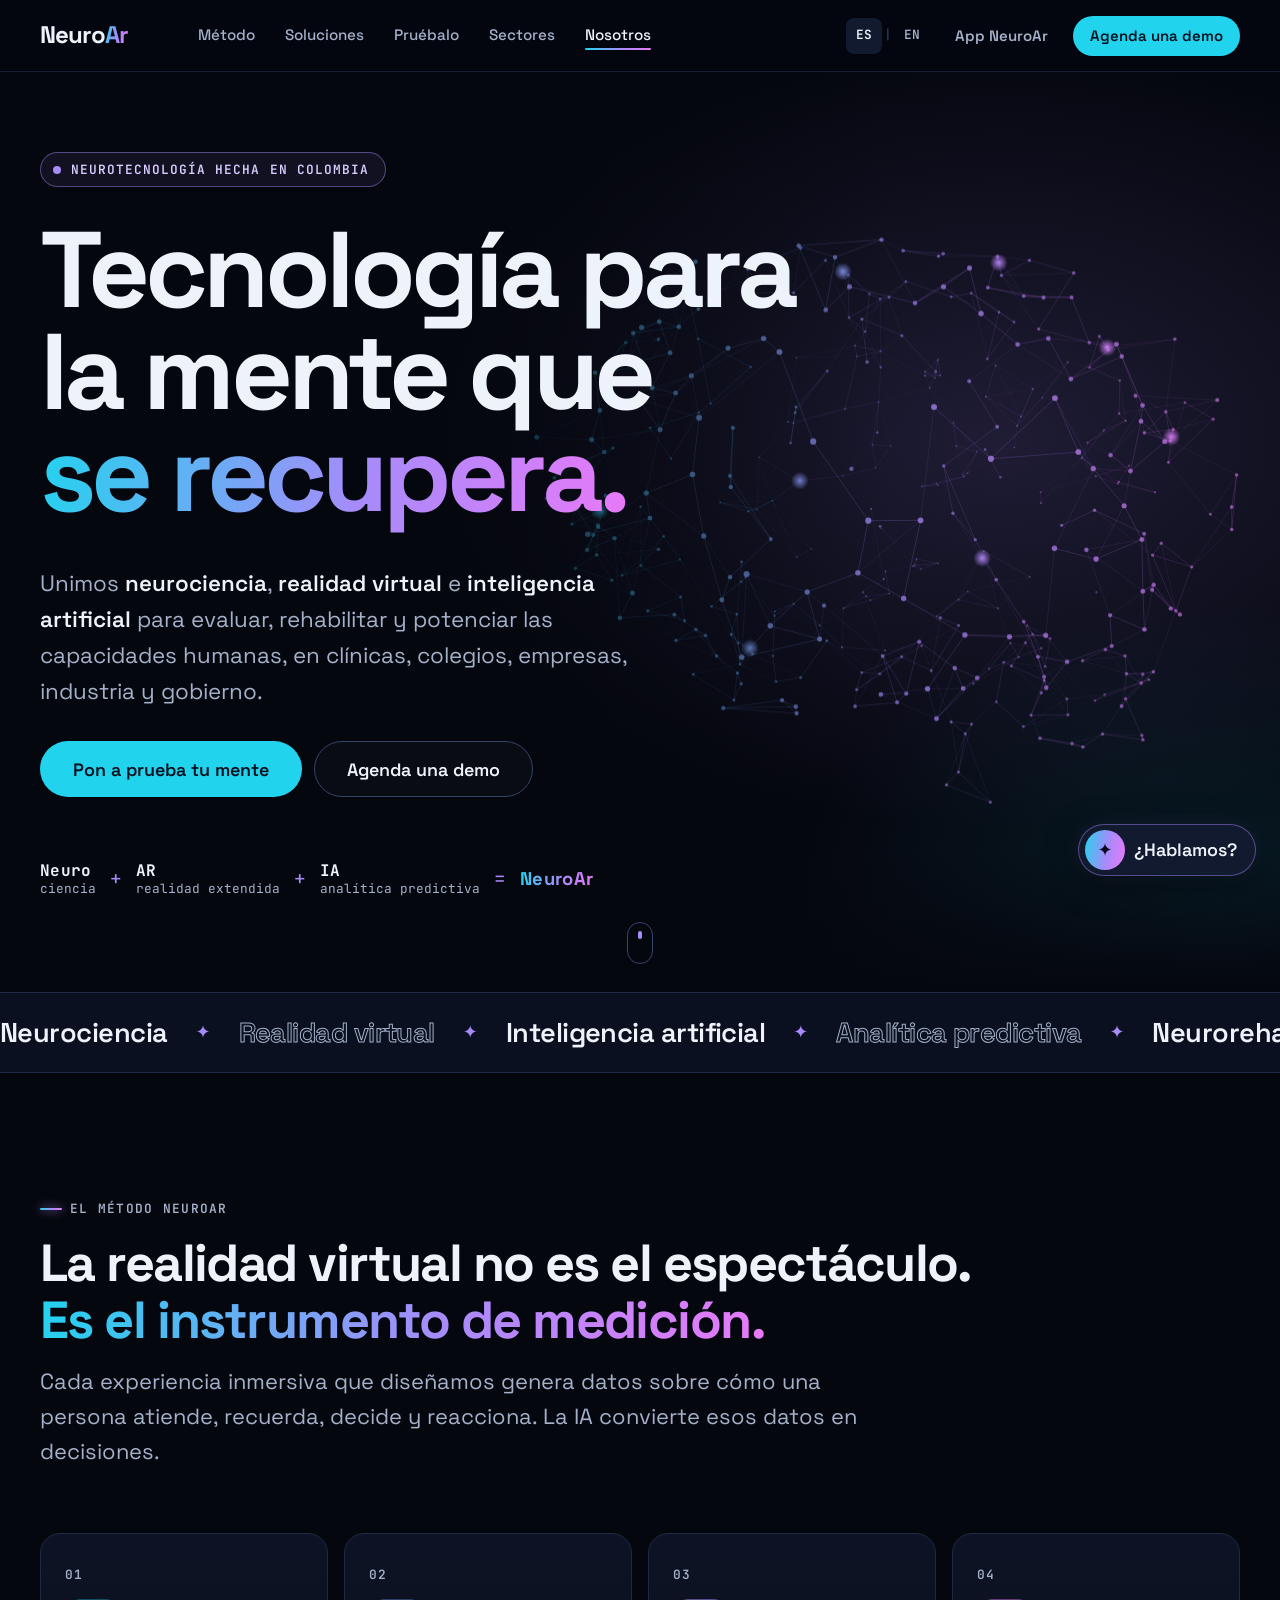
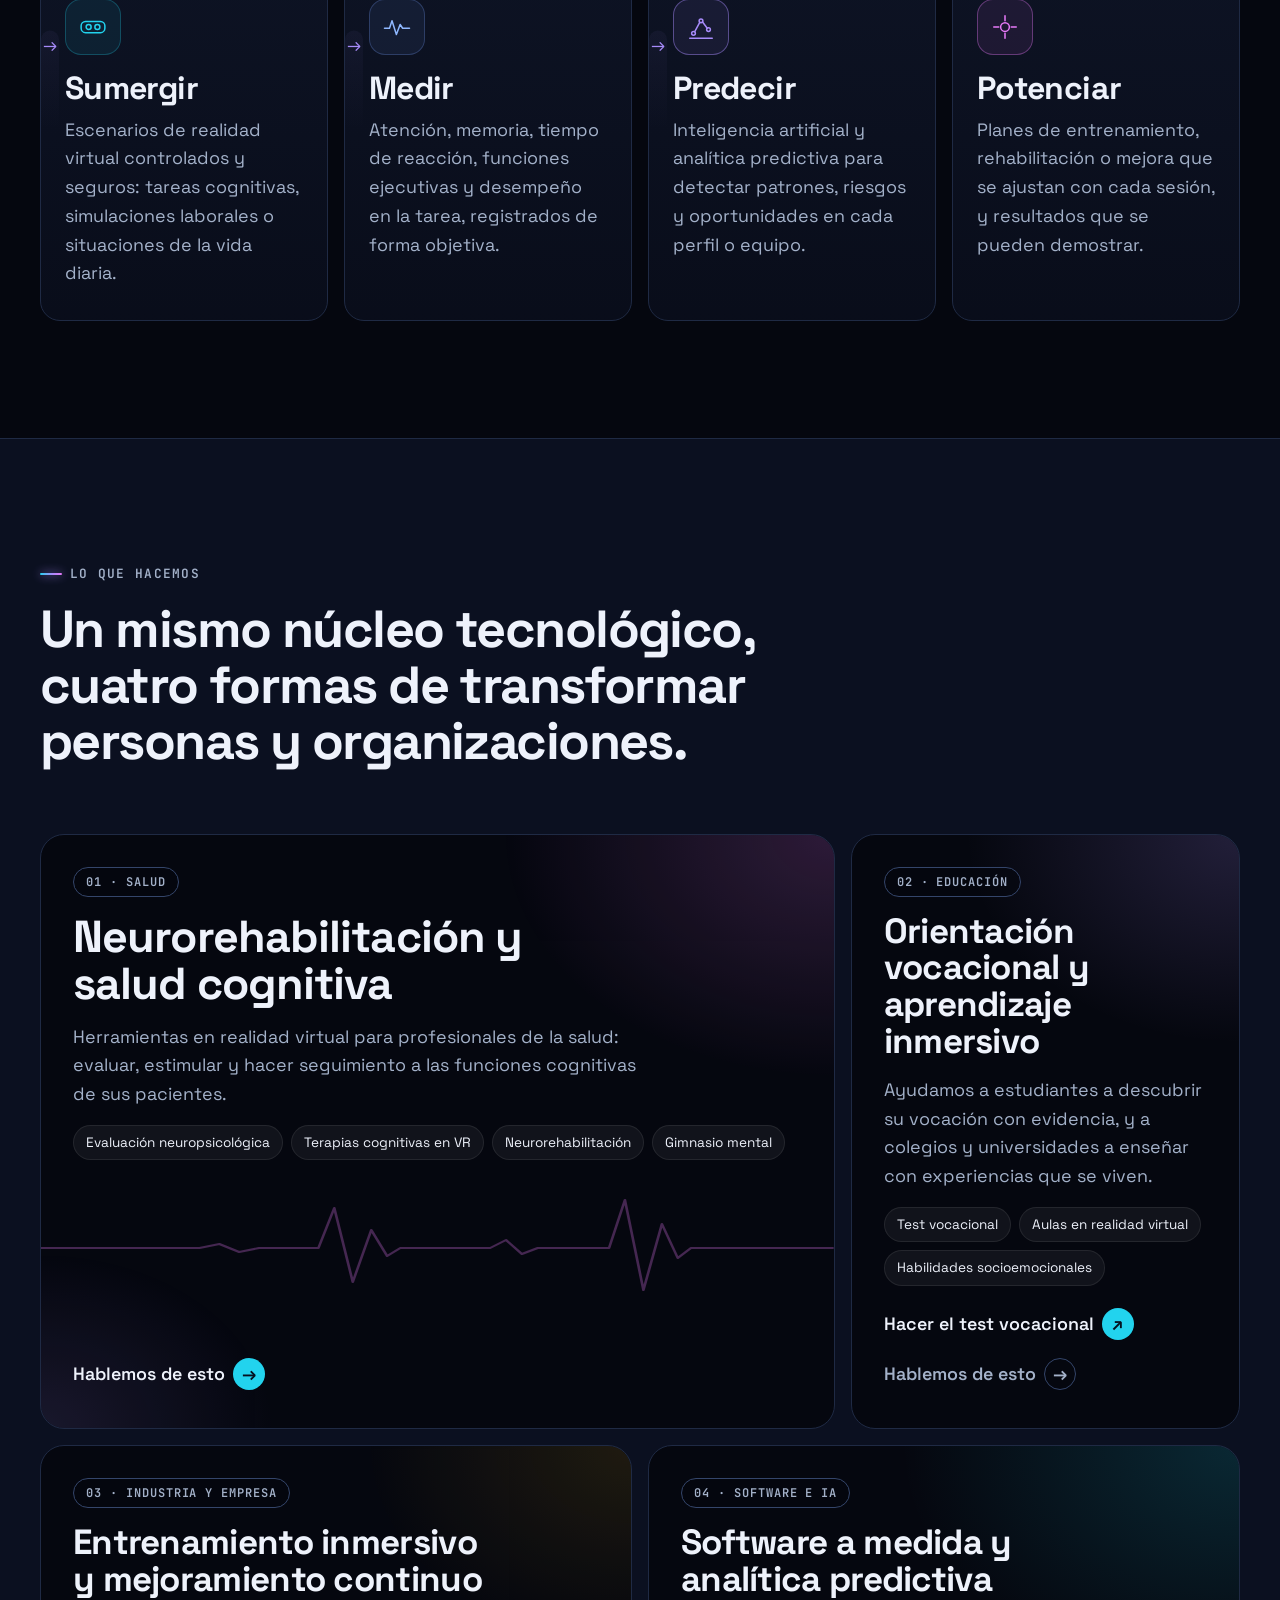
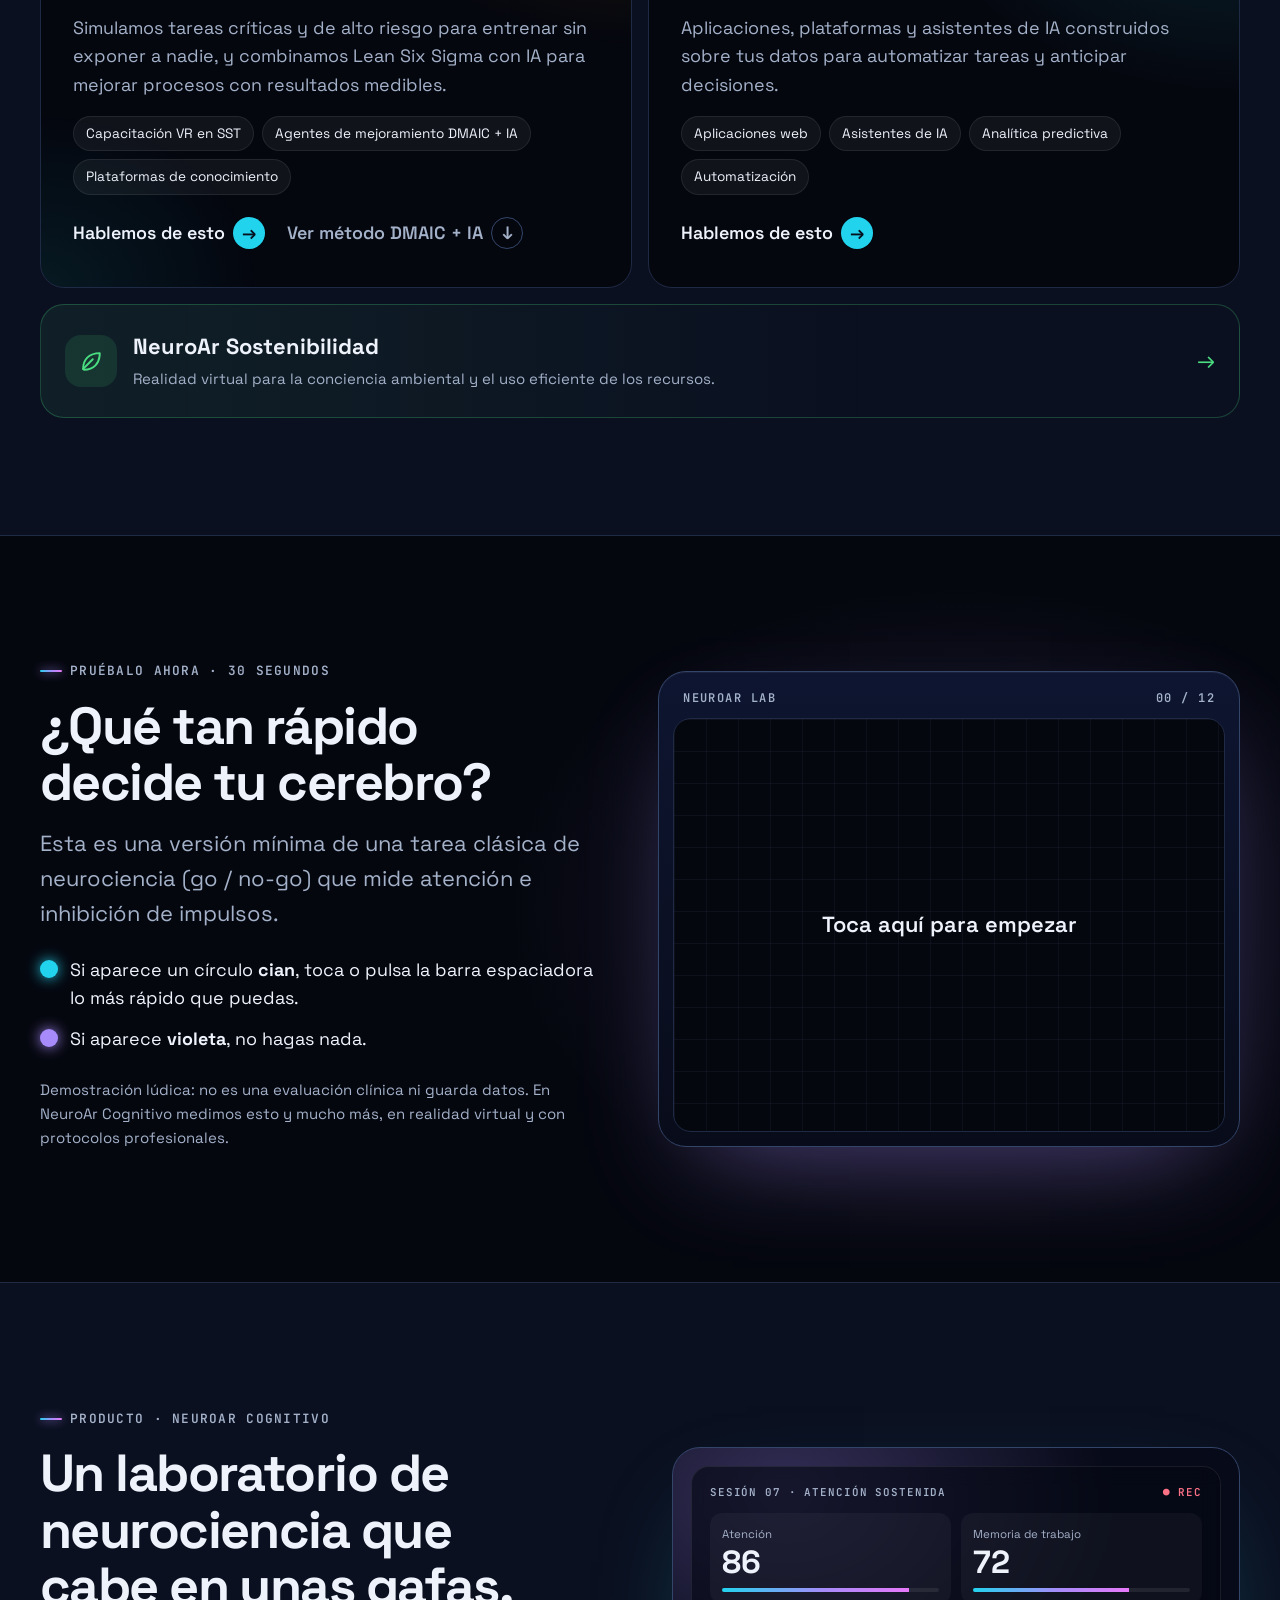
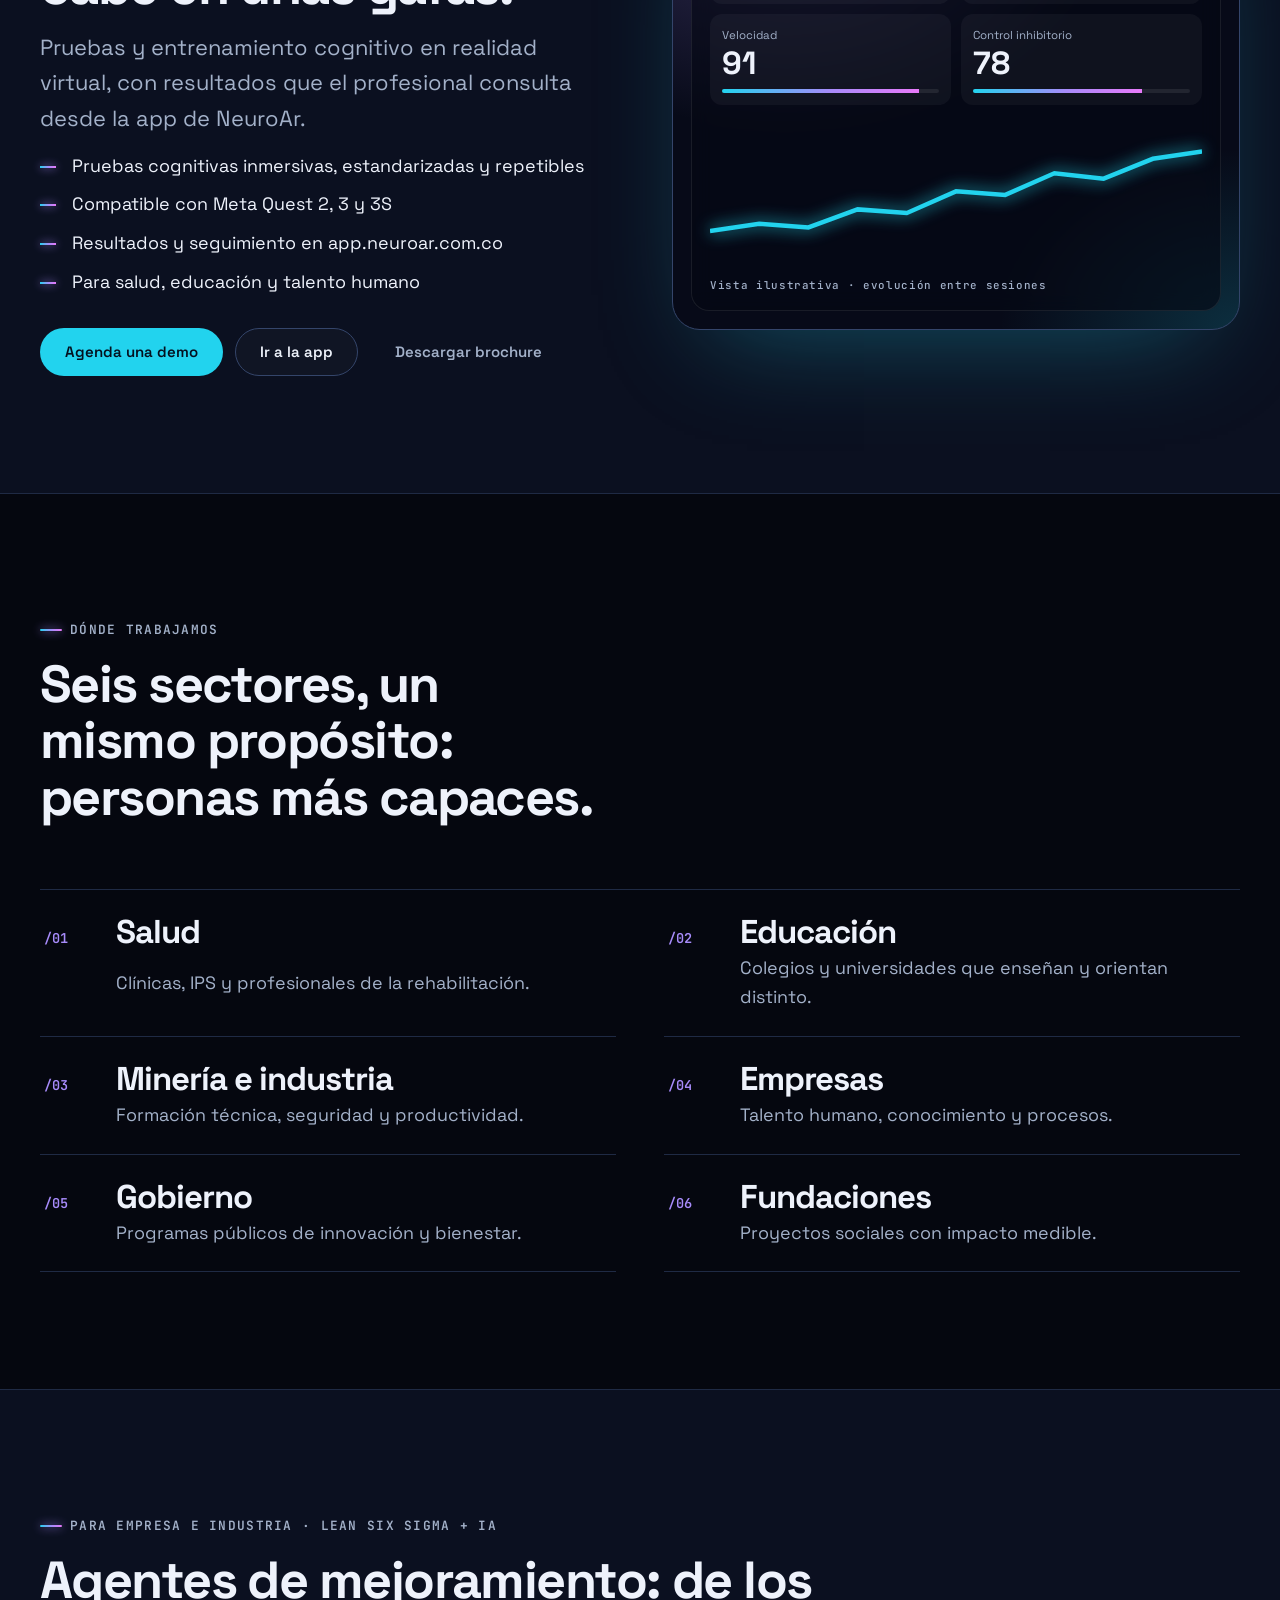
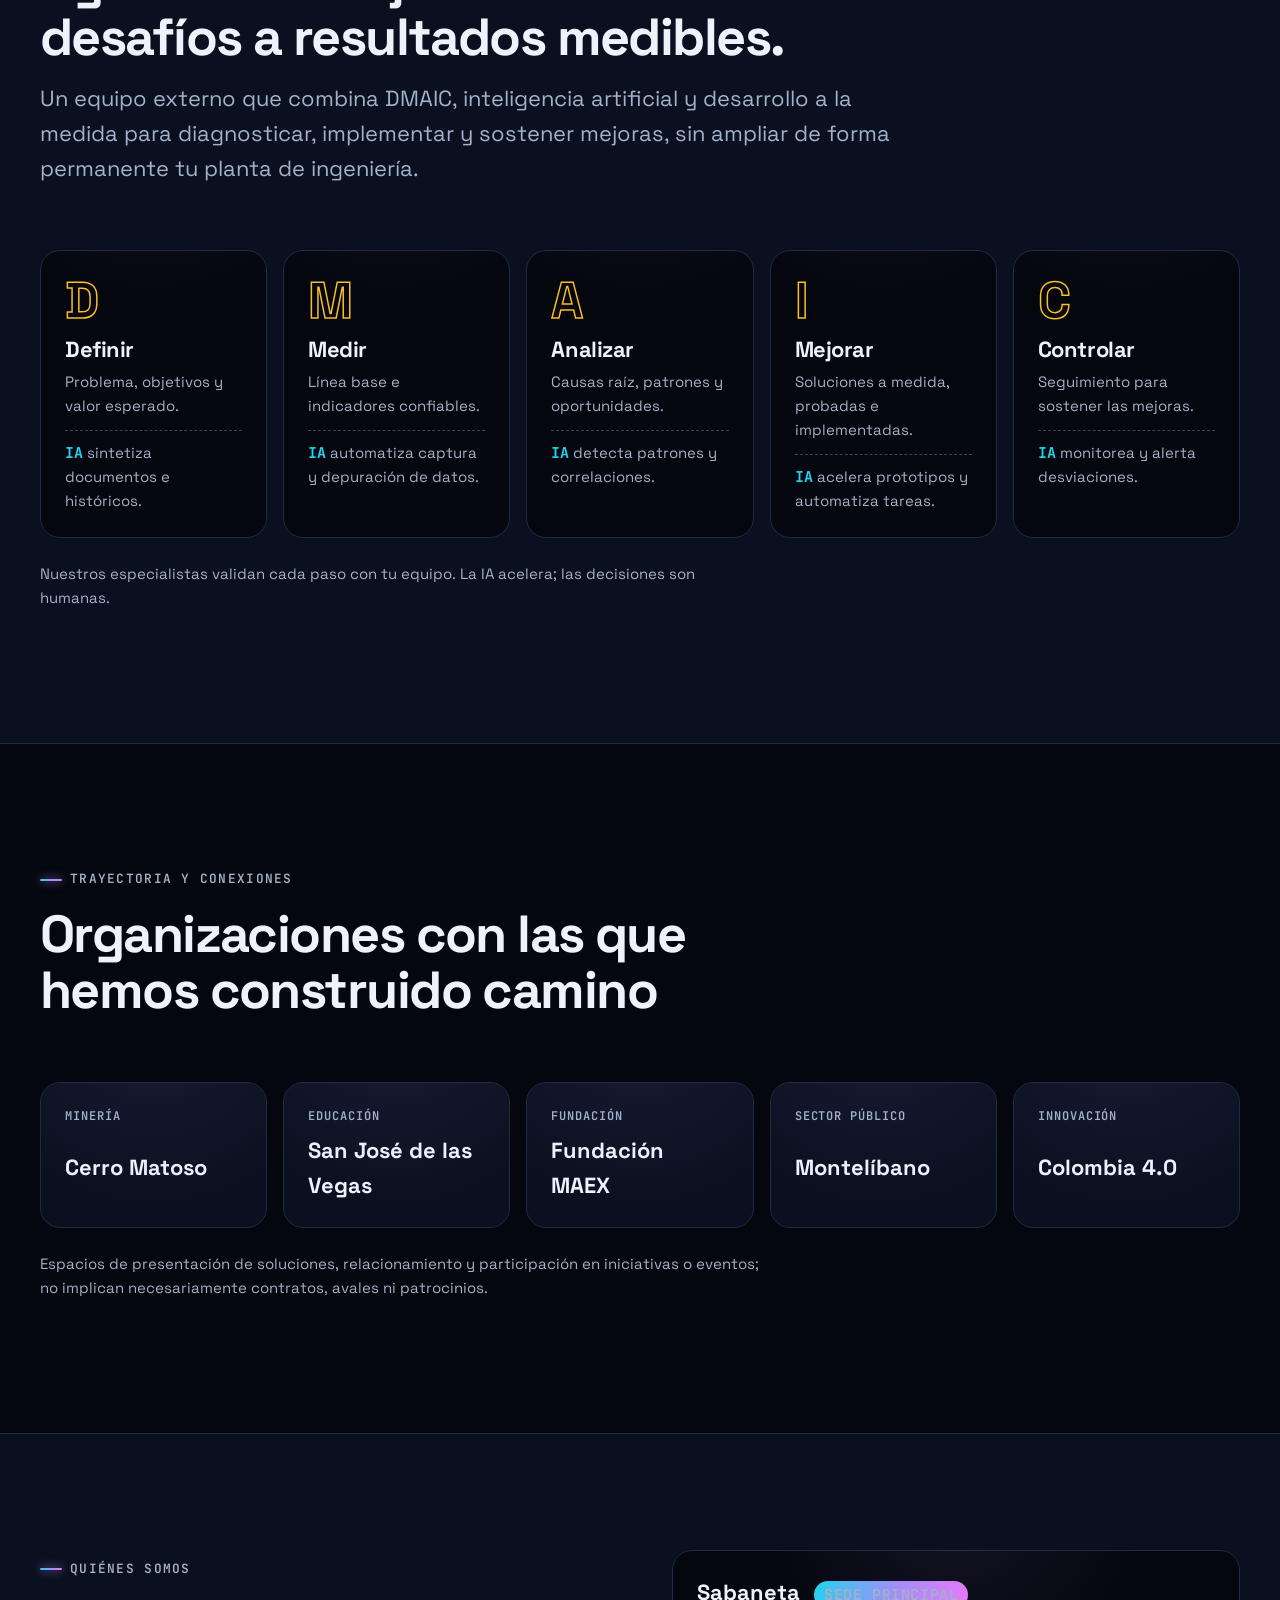
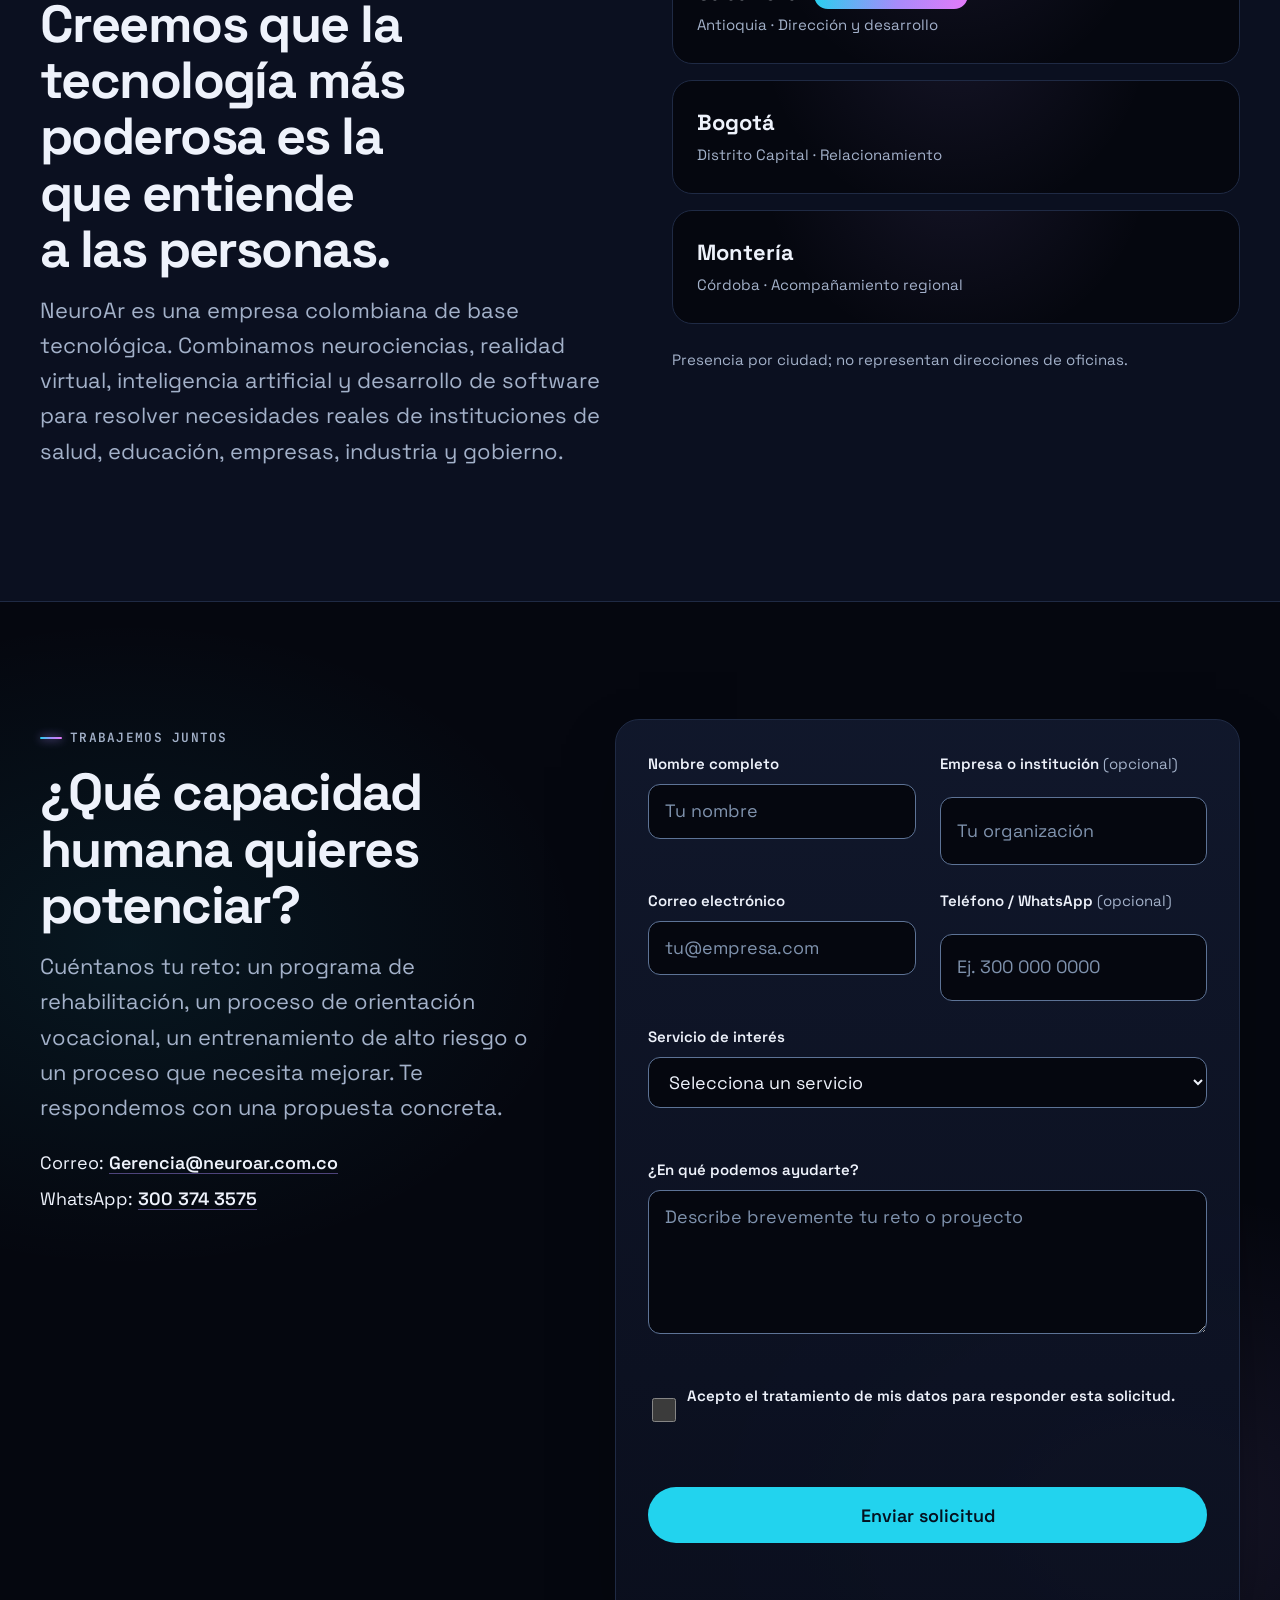
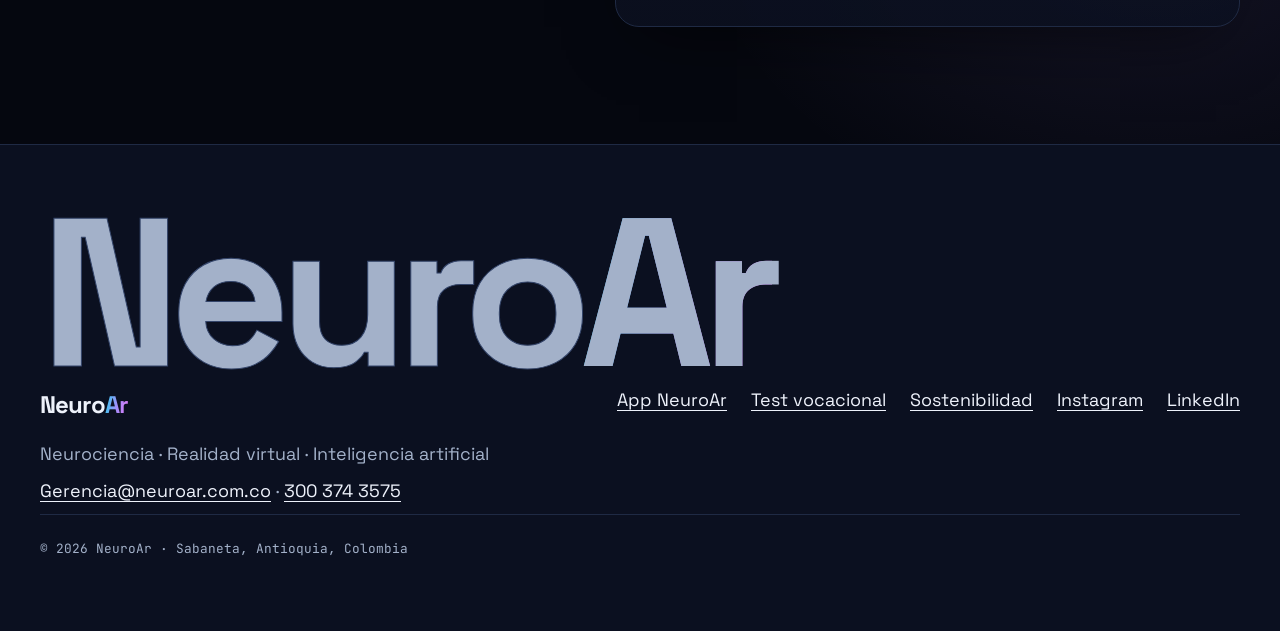
==== commit 0fde9fac: "Rutas absolutas a /neuroAR2/img para que la portada funcione en cualquier carpeta del hosting Co-Aut" ====
--- a/index.html
+++ b/index.html
@@ -32,7 +32,7 @@
   <header class="site-header">
     <div class="container site-header__inner">
       <a class="brand" href="#inicio" aria-label="NeuroAr, ir al inicio">
-        <img src="neuroAR2/img/logo-blanco-neuroar.png" alt="NeuroAr" width="140" height="32">
+        <img src="/neuroAR2/img/logo-blanco-neuroar.png" alt="NeuroAr" width="140" height="32">
       </a>
 
       <button class="nav-toggle" id="nav-toggle" type="button" aria-expanded="false" aria-controls="site-nav">
@@ -301,15 +301,15 @@
             <a class="btn btn--primary" href="#contacto" data-service="neuro-salud" data-i18n="cta.demo">Agenda una demo</a>
             <a class="btn btn--outline" href="https://app.neuroar.com.co/" data-i18n="cog.app">Ir a la app</a>
             <!-- TODO: subir el brochure de NeuroAr Cognitivo con este nombre (o ajustar la ruta) -->
-            <a class="btn btn--ghost" href="neuroAR2/img/pdf/brochure-neuroar-cognitivo.pdf" download data-i18n="cog.brochure">Descargar brochure</a>
+            <a class="btn btn--ghost" href="/neuroAR2/img/pdf/brochure-neuroar-cognitivo.pdf" download data-i18n="cog.brochure">Descargar brochure</a>
           </div>
         </div>
 
         <!-- Panel ilustrativo (no son datos reales). La foto, si existe en el hosting, va de fondo. -->
         <div class="cogpanel" aria-hidden="true">
           <picture class="cogpanel__photo media">
-            <source srcset="neuroAR2/img/realidad-virtual-gafas.webp" type="image/webp">
-            <img src="neuroAR2/img/Gafas_2.jpg" alt="" width="640" height="480" loading="lazy" decoding="async">
+            <source srcset="/neuroAR2/img/realidad-virtual-gafas.webp" type="image/webp">
+            <img src="/neuroAR2/img/Gafas_2.jpg" alt="" width="640" height="480" loading="lazy" decoding="async">
           </picture>
           <div class="cogpanel__ui">
             <div class="cogpanel__bar"><span>SESIÓN 07 · ATENCIÓN SOSTENIDA</span><b>● REC</b></div>
@@ -491,7 +491,7 @@
       <p class="footer-big" aria-hidden="true">Neuro<span>Ar</span></p>
       <div class="site-footer__grid">
         <div class="site-footer__brand">
-          <img src="neuroAR2/img/logo-blanco-neuroar.png" alt="NeuroAr" width="140" height="32" loading="lazy">
+          <img src="/neuroAR2/img/logo-blanco-neuroar.png" alt="NeuroAr" width="140" height="32" loading="lazy">
           <p data-i18n="footer.tagline">Neurociencia · Realidad virtual · Inteligencia artificial</p>
           <p><a href="mailto:Gerencia@neuroar.com.co">Gerencia@neuroar.com.co</a> · <a href="https://wa.me/573003743575">300 374 3575</a></p>
         </div>
@@ -512,7 +512,7 @@
     <div class="chat-widget__panel" id="widget-panel" role="dialog" aria-label="Asistente virtual NeuroAr" aria-modal="false" tabindex="-1" hidden>
       <button class="chat-widget__close" id="widget-close" type="button" aria-label="Cerrar">×</button>
       <div class="chat-widget__top">
-        <img src="neuroAR2/img/asistente-neuroar.gif" alt="" width="64" height="64" loading="lazy">
+        <img src="/neuroAR2/img/asistente-neuroar.gif" alt="" width="64" height="64" loading="lazy">
         <div>
           <span class="chat-widget__status"><i aria-hidden="true"></i> <span data-i18n="widget.status">Disponible ahora</span></span>
           <p data-i18n="widget.hello">¡Hola! Soy el asistente de NeuroAr.</p>
--- a/styles.css
+++ b/styles.css
@@ -616,7 +616,7 @@
   display: grid; align-items: center; min-height: 440px; padding-block: var(--s-10);
   background:
     linear-gradient(rgba(5, 7, 15, 0.78), rgba(5, 7, 15, 0.9)),
-    url("neuroAR2/img/sostenibilidad/hero-sostenibilidad.webp") center / cover no-repeat,
+    url("/neuroAR2/img/sostenibilidad/hero-sostenibilidad.webp") center / cover no-repeat,
     var(--bg);
 }
 .page-hero::before {
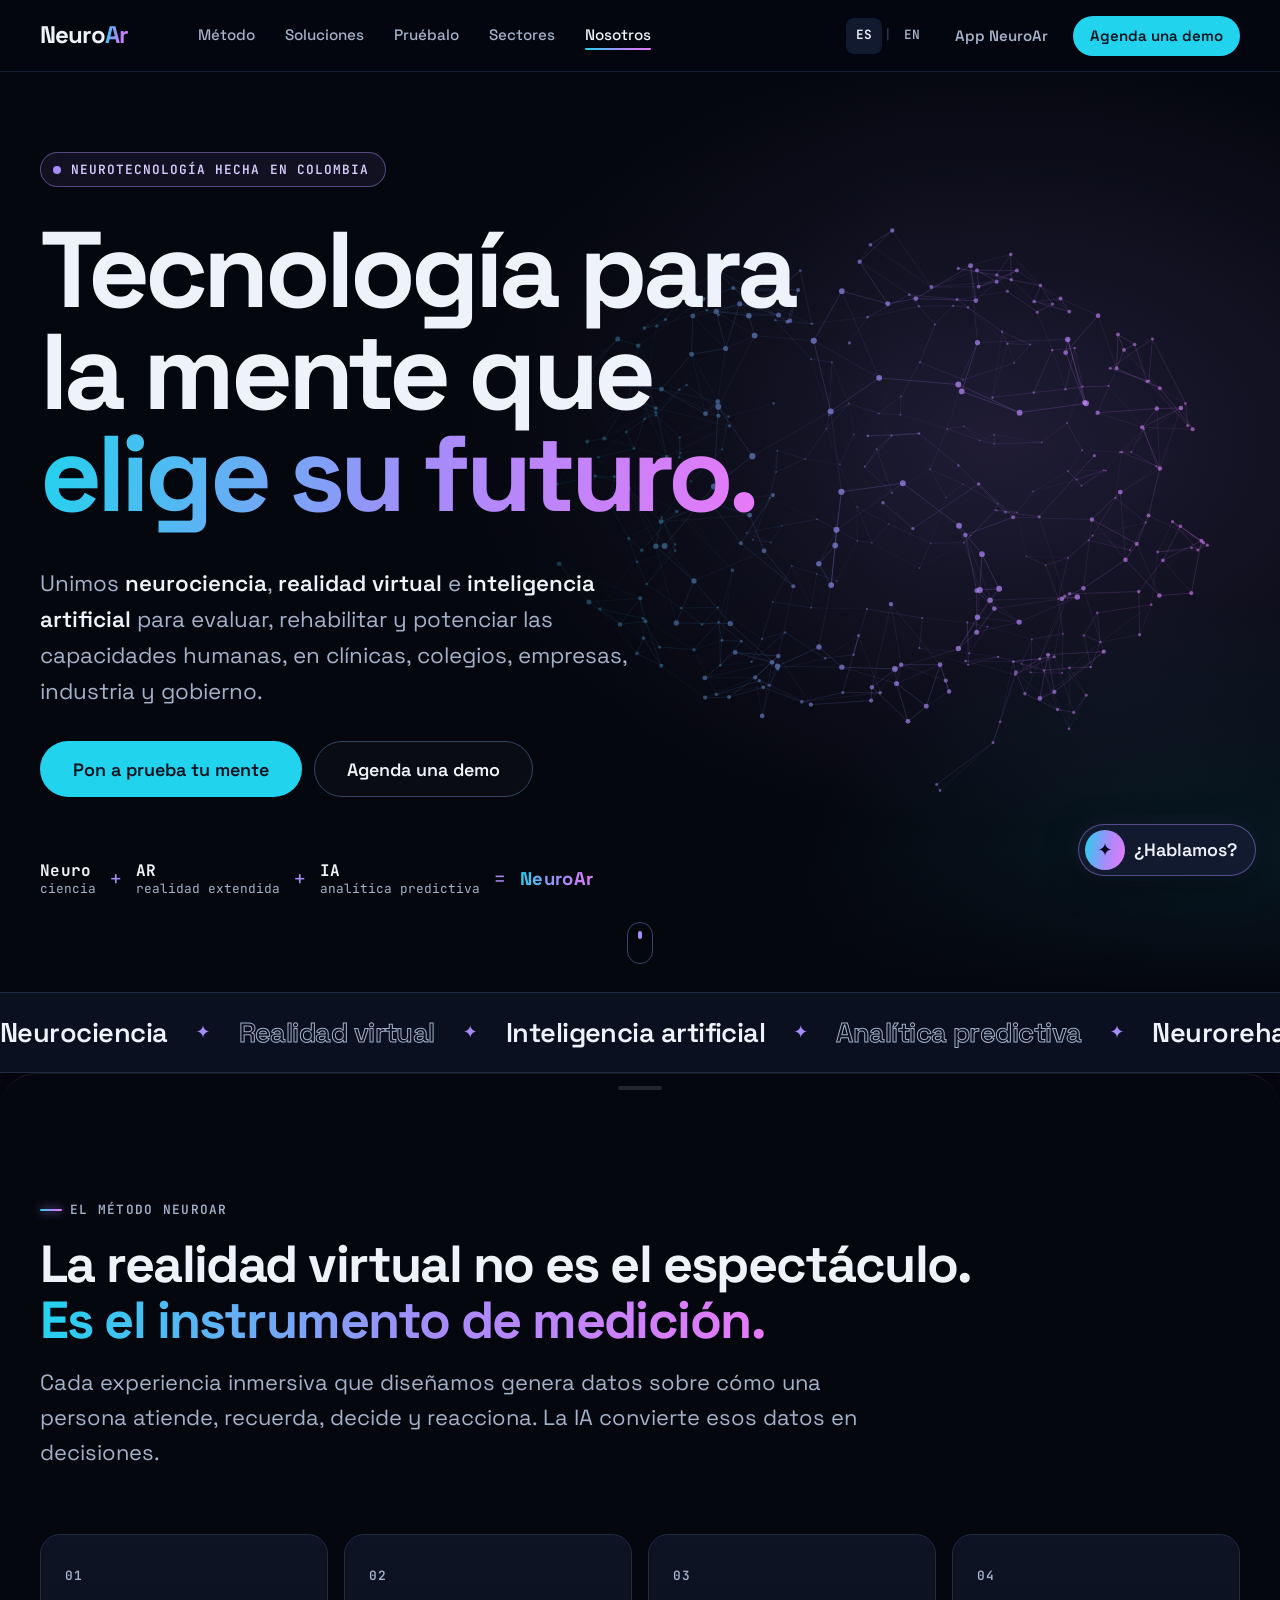
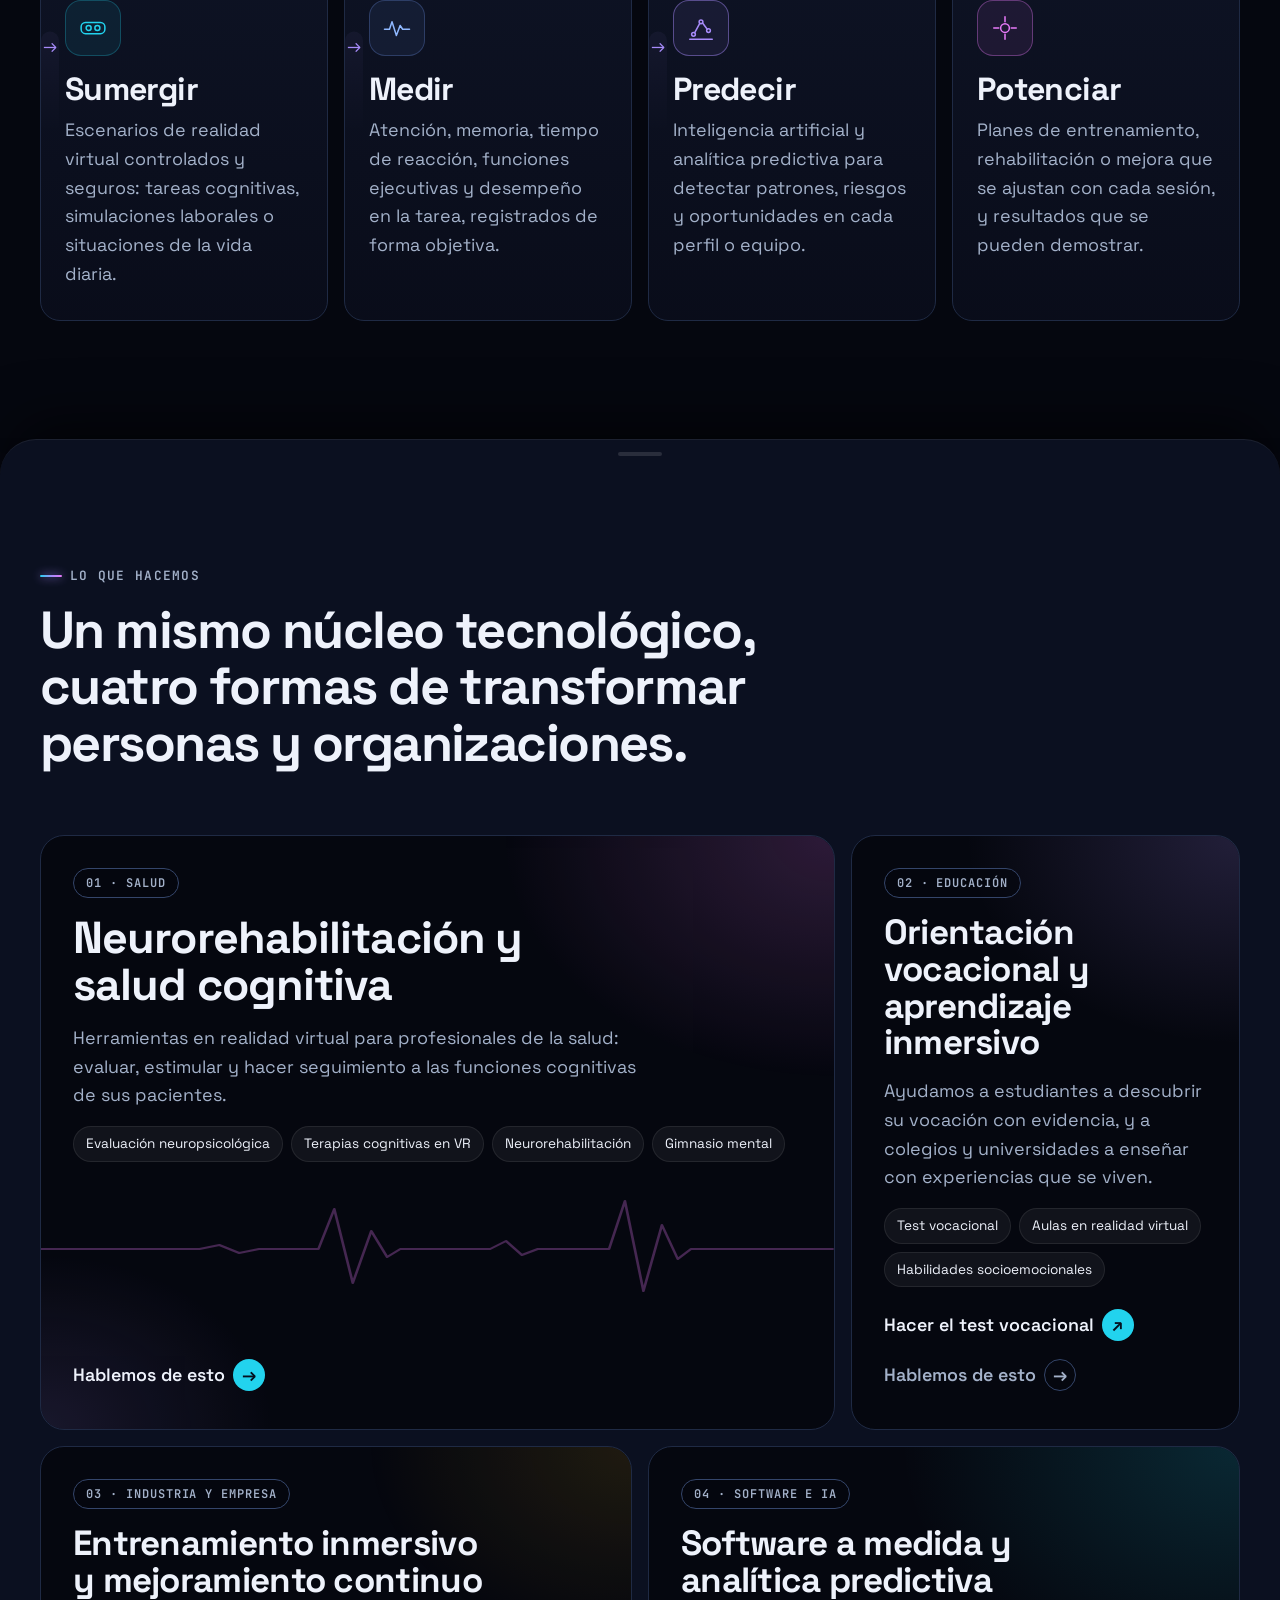
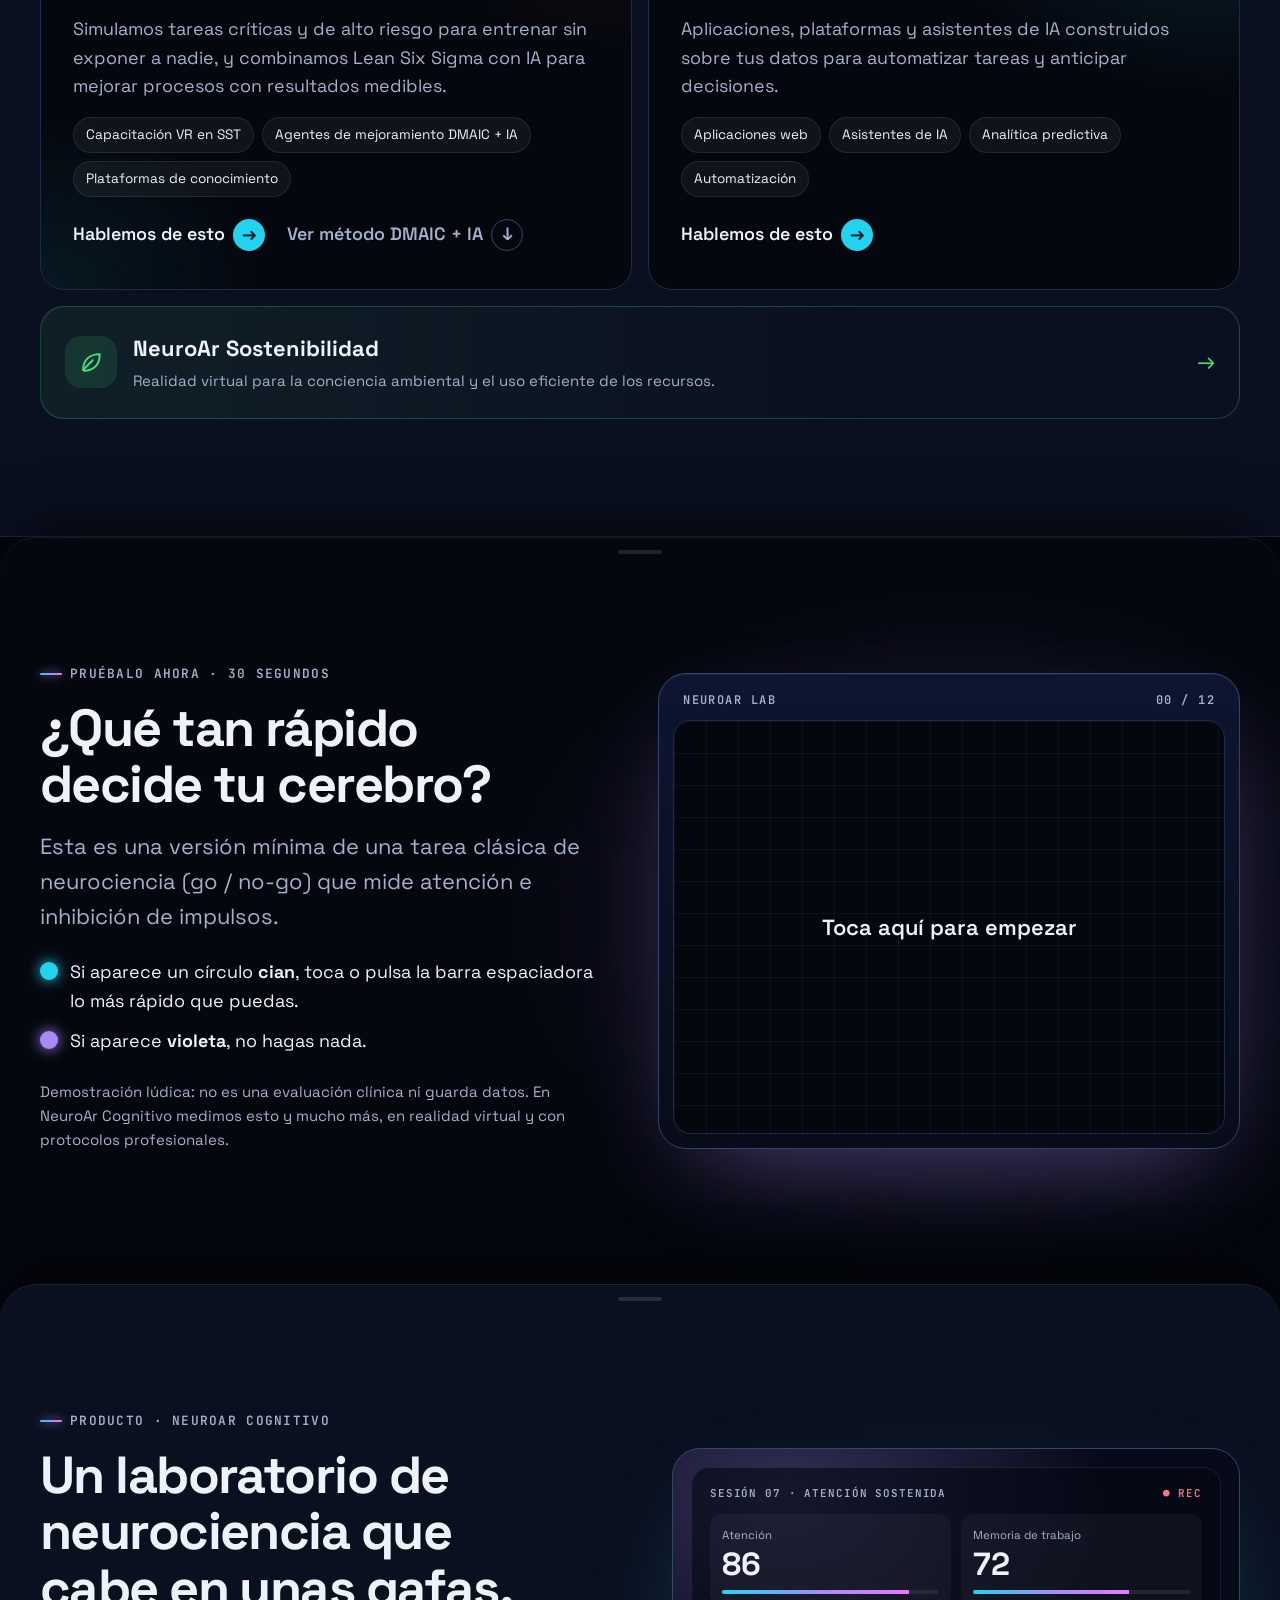
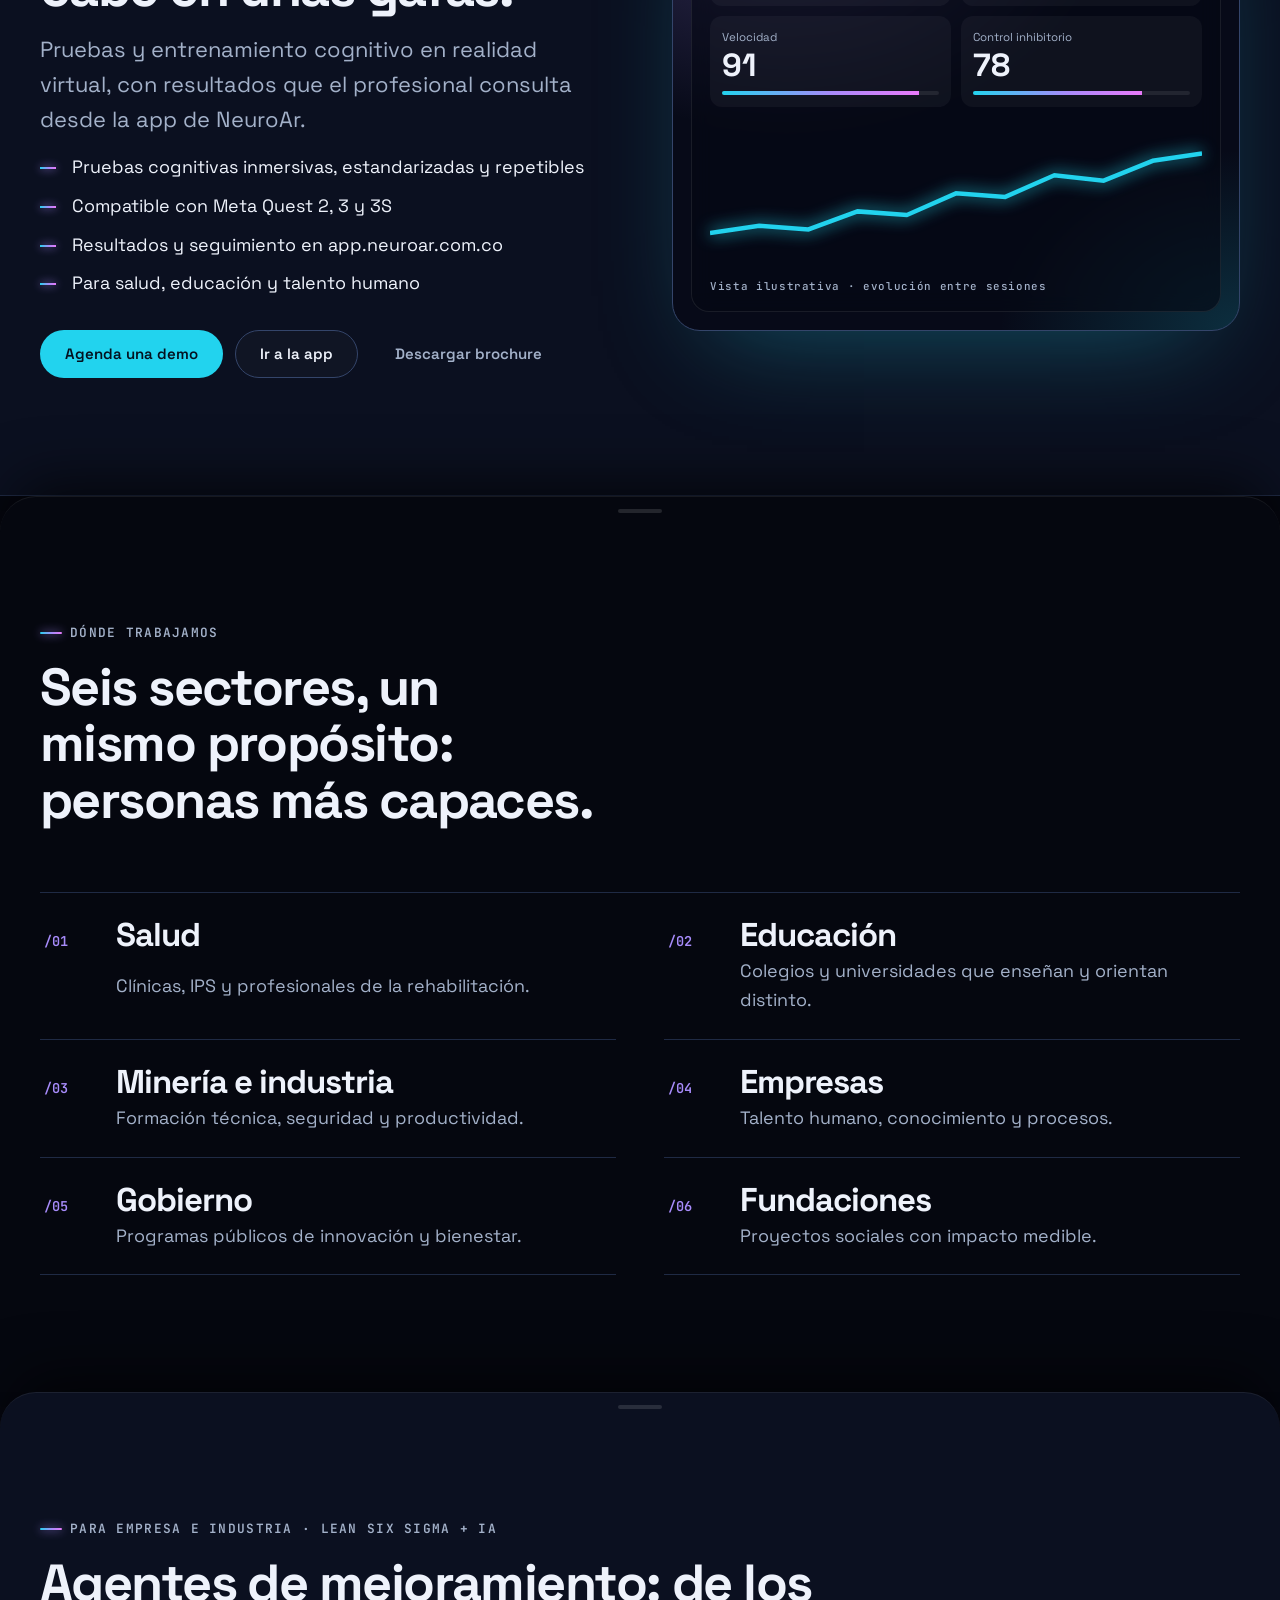
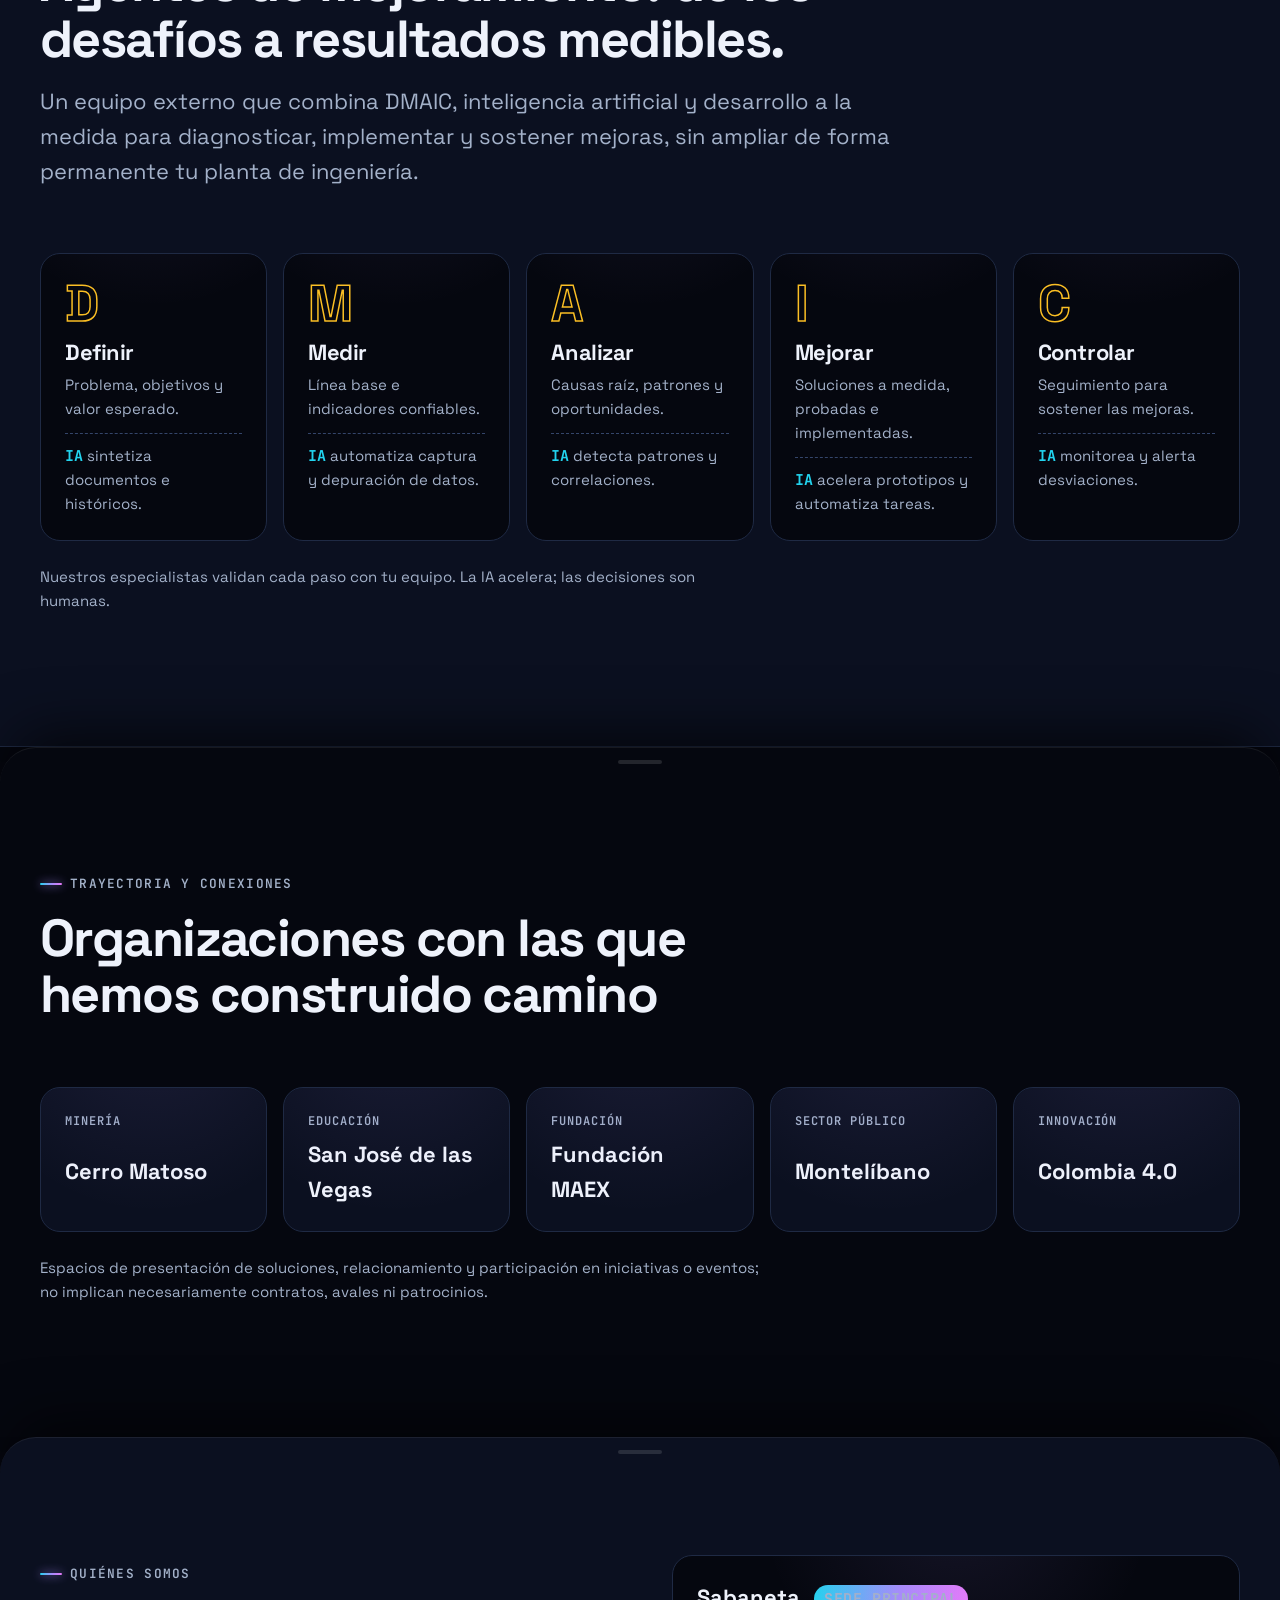
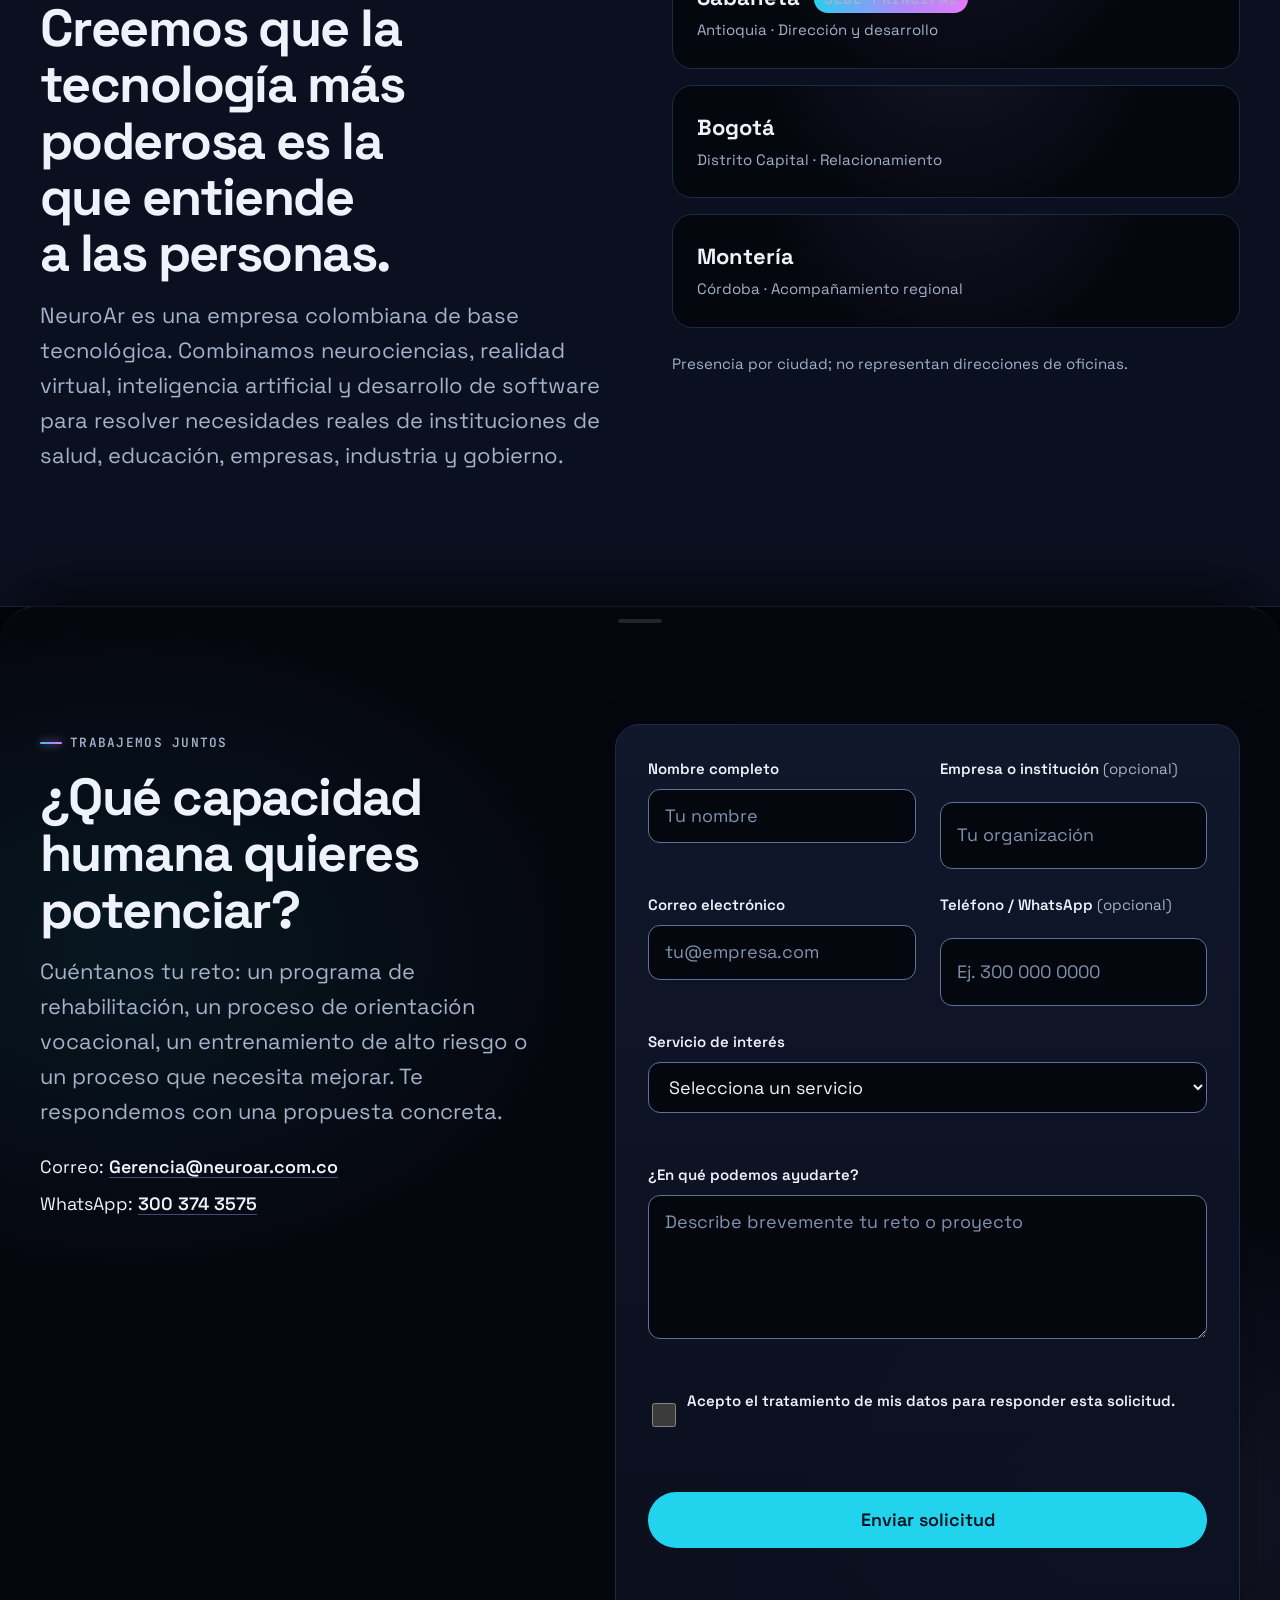
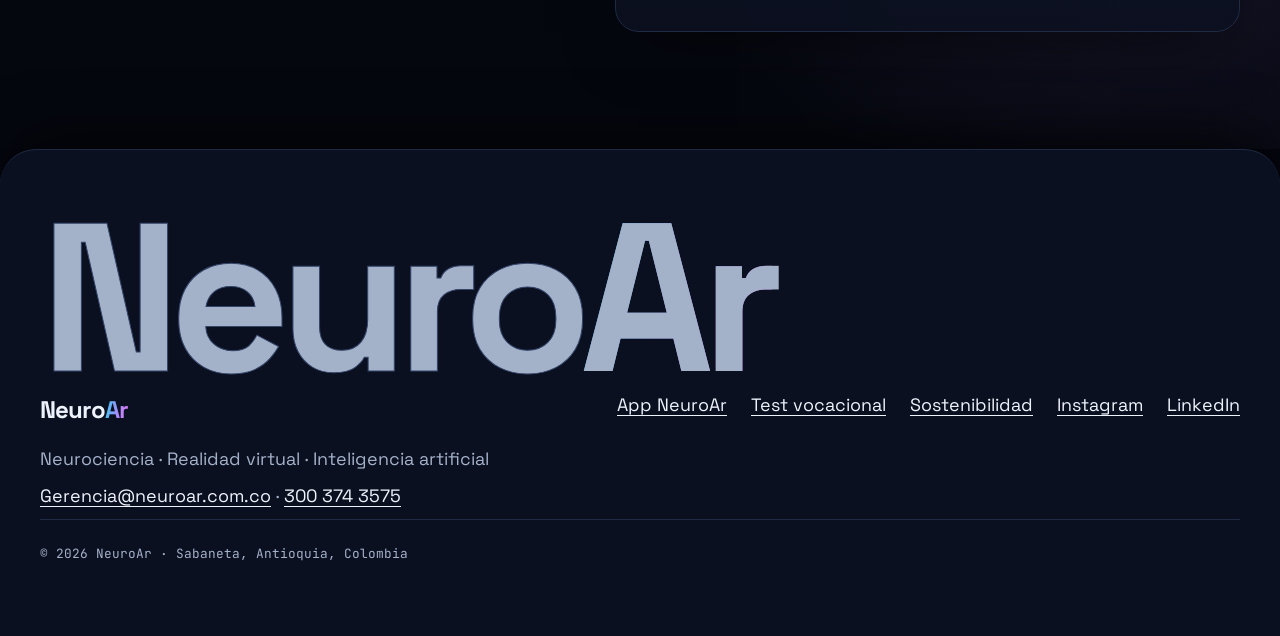
==== commit 8dcfc62f: "Secciones superpuestas al hacer scroll (efecto stack) Cada sección se fija al llegar arriba y la sig" ====
--- a/index.html
+++ b/index.html
@@ -66,7 +66,7 @@
     <!-- ======================= HERO =======================
          Lienzo: red neuronal con forma de cerebro que "dispara" impulsos
          y reacciona al cursor. Decorativo; el mensaje está en el texto.    -->
-    <section class="hero" id="inicio" aria-labelledby="hero-title">
+    <section class="hero stack" id="inicio" aria-labelledby="hero-title">
       <canvas class="hero__canvas" id="hero-canvas" aria-hidden="true"></canvas>
       <div class="hero__veil" aria-hidden="true"></div>
 
@@ -110,7 +110,7 @@
     </div>
 
     <!-- ======================= MÉTODO: SUMERGIR · MEDIR · PREDECIR · POTENCIAR ======================= -->
-    <section class="section" id="metodo" aria-labelledby="method-title">
+    <section class="section stack" id="metodo" aria-labelledby="method-title">
       <div class="container">
         <div class="section__head section__head--wide">
           <p class="eyebrow" data-i18n="method.eyebrow">El método NeuroAr</p>
@@ -156,7 +156,7 @@
     </section>
 
     <!-- ======================= SOLUCIONES: 4 UNIVERSOS ======================= -->
-    <section class="section section--soft" id="soluciones" aria-labelledby="sol-title">
+    <section class="section stack section--soft" id="soluciones" aria-labelledby="sol-title">
       <div class="container">
         <div class="section__head section__head--wide">
           <p class="eyebrow" data-i18n="sol.eyebrow">Lo que hacemos</p>
@@ -245,7 +245,7 @@
     </section>
 
     <!-- ======================= PRUÉBALO: DEMO GO / NO-GO ======================= -->
-    <section class="section try" id="pruebalo" aria-labelledby="try-title">
+    <section class="section stack try" id="pruebalo" aria-labelledby="try-title">
       <div class="container try__grid">
         <div class="try__copy">
           <p class="eyebrow" data-i18n="try.eyebrow">Pruébalo ahora · 30 segundos</p>
@@ -285,7 +285,7 @@
     </section>
 
     <!-- ======================= NEUROAR COGNITIVO ======================= -->
-    <section class="section section--soft" id="inmersivo" aria-labelledby="cog-title">
+    <section class="section stack section--soft" id="inmersivo" aria-labelledby="cog-title">
       <div class="container split">
         <div>
           <p class="eyebrow" data-i18n="cog.eyebrow">Producto · NeuroAr Cognitivo</p>
@@ -327,7 +327,7 @@
     </section>
 
     <!-- ======================= SECTORES ======================= -->
-    <section class="section" id="sectores" aria-labelledby="sec-title">
+    <section class="section stack" id="sectores" aria-labelledby="sec-title">
       <div class="container">
         <div class="section__head">
           <p class="eyebrow" data-i18n="sec.eyebrow">Dónde trabajamos</p>
@@ -345,7 +345,7 @@
     </section>
 
     <!-- ======================= DMAIC + IA (empresa e industria) ======================= -->
-    <section class="section section--soft" id="mejoramiento" aria-labelledby="mej-title">
+    <section class="section stack section--soft" id="mejoramiento" aria-labelledby="mej-title">
       <div class="container">
         <div class="section__head section__head--wide" id="dmaic">
           <p class="eyebrow" data-i18n="dmaic.eyebrow">Para empresa e industria · Lean Six Sigma + IA</p>
@@ -365,7 +365,7 @@
     </section>
 
     <!-- ======================= TRAYECTORIA ======================= -->
-    <section class="section" id="referencias" aria-labelledby="ref-title">
+    <section class="section stack" id="referencias" aria-labelledby="ref-title">
       <div class="container">
         <div class="section__head">
           <p class="eyebrow" data-i18n="ref.eyebrow">Trayectoria y conexiones</p>
@@ -385,7 +385,7 @@
     </section>
 
     <!-- ======================= NOSOTROS ======================= -->
-    <section class="section section--soft" id="nosotros" aria-labelledby="about-title">
+    <section class="section stack section--soft" id="nosotros" aria-labelledby="about-title">
       <div class="container split split--top">
         <div>
           <p class="eyebrow" data-i18n="about.eyebrow">Quiénes somos</p>
@@ -404,7 +404,7 @@
     </section>
 
     <!-- ======================= CONTACTO ======================= -->
-    <section class="section contact-section" id="contacto" aria-labelledby="contact-title">
+    <section class="section stack contact-section" id="contacto" aria-labelledby="contact-title">
       <div class="container contact">
         <div>
           <p class="eyebrow" data-i18n="contact.eyebrow">Trabajemos juntos</p>
--- a/styles.css
+++ b/styles.css
@@ -76,7 +76,7 @@
   line-height: 1.6;
   color: var(--ink);
   background: var(--bg);
-  overflow-x: hidden;
+  overflow-x: clip; /* "hidden" rompería position: sticky */
 }
 
 img { display: block; max-width: 100%; height: auto; }
@@ -680,3 +680,45 @@
   .lab__results dl div { display: flex; justify-content: space-between; align-items: baseline; }
   .chat-widget { right: var(--s-2); bottom: var(--s-2); }
 }
+
+/* 22. SECCIONES SUPERPUESTAS (STACK) --------------------------------------
+   Cada sección .stack se queda fija al llegar arriba y la siguiente se
+   desliza por encima como una tarjeta. main.js calcula --stick-top: en
+   secciones más altas que la pantalla es negativo, así primero se recorre
+   todo su contenido y solo se fija cuando su final llega al borde inferior.
+   --p (0→1) indica cuánto la cubre la siguiente: se encoge y se oscurece.  */
+.stack {
+  position: sticky;
+  top: var(--stick-top, var(--header-h));
+  border-radius: 36px 36px 0 0;
+  border-top: 1px solid rgba(255, 255, 255, 0.07);
+  box-shadow: 0 -30px 60px -20px rgba(0, 0, 0, 0.7);
+  transform-origin: 50% calc(100% - 50vh);
+  transform: scale(calc(1 - var(--p, 0) * 0.06));
+  will-change: transform;
+}
+.stack:not(.section--soft):not(.hero) { background-color: var(--bg); }
+.hero.stack { border-radius: 0; border-top: 0; box-shadow: none; }
+.stack-shade {
+  position: absolute; inset: 0; z-index: 20; border-radius: inherit; pointer-events: none;
+  background: #000; opacity: calc(var(--p, 0) * 0.6);
+}
+/* Indicador de "tarjeta": una pequeña barra arriba al centro */
+.stack:not(.hero)::after {
+  content: ""; position: absolute; z-index: 21; top: 12px; left: 50%; width: 44px; height: 4px; margin-left: -22px;
+  border-radius: 4px; background: rgba(255, 255, 255, 0.12); pointer-events: none;
+}
+.marquee { position: relative; z-index: 1; }
+.site-footer { z-index: 2; border-radius: 36px 36px 0 0; box-shadow: 0 -30px 60px -20px rgba(0, 0, 0, 0.7); }
+
+@media (max-width: 640px) {
+  .stack { border-radius: 24px 24px 0 0; }
+  .site-footer { border-radius: 24px 24px 0 0; }
+}
+@media (prefers-reduced-motion: reduce) {
+  .stack { transform: none; will-change: auto; }
+}
+@media print {
+  .stack { position: static; transform: none; }
+  .stack-shade { display: none; }
+}
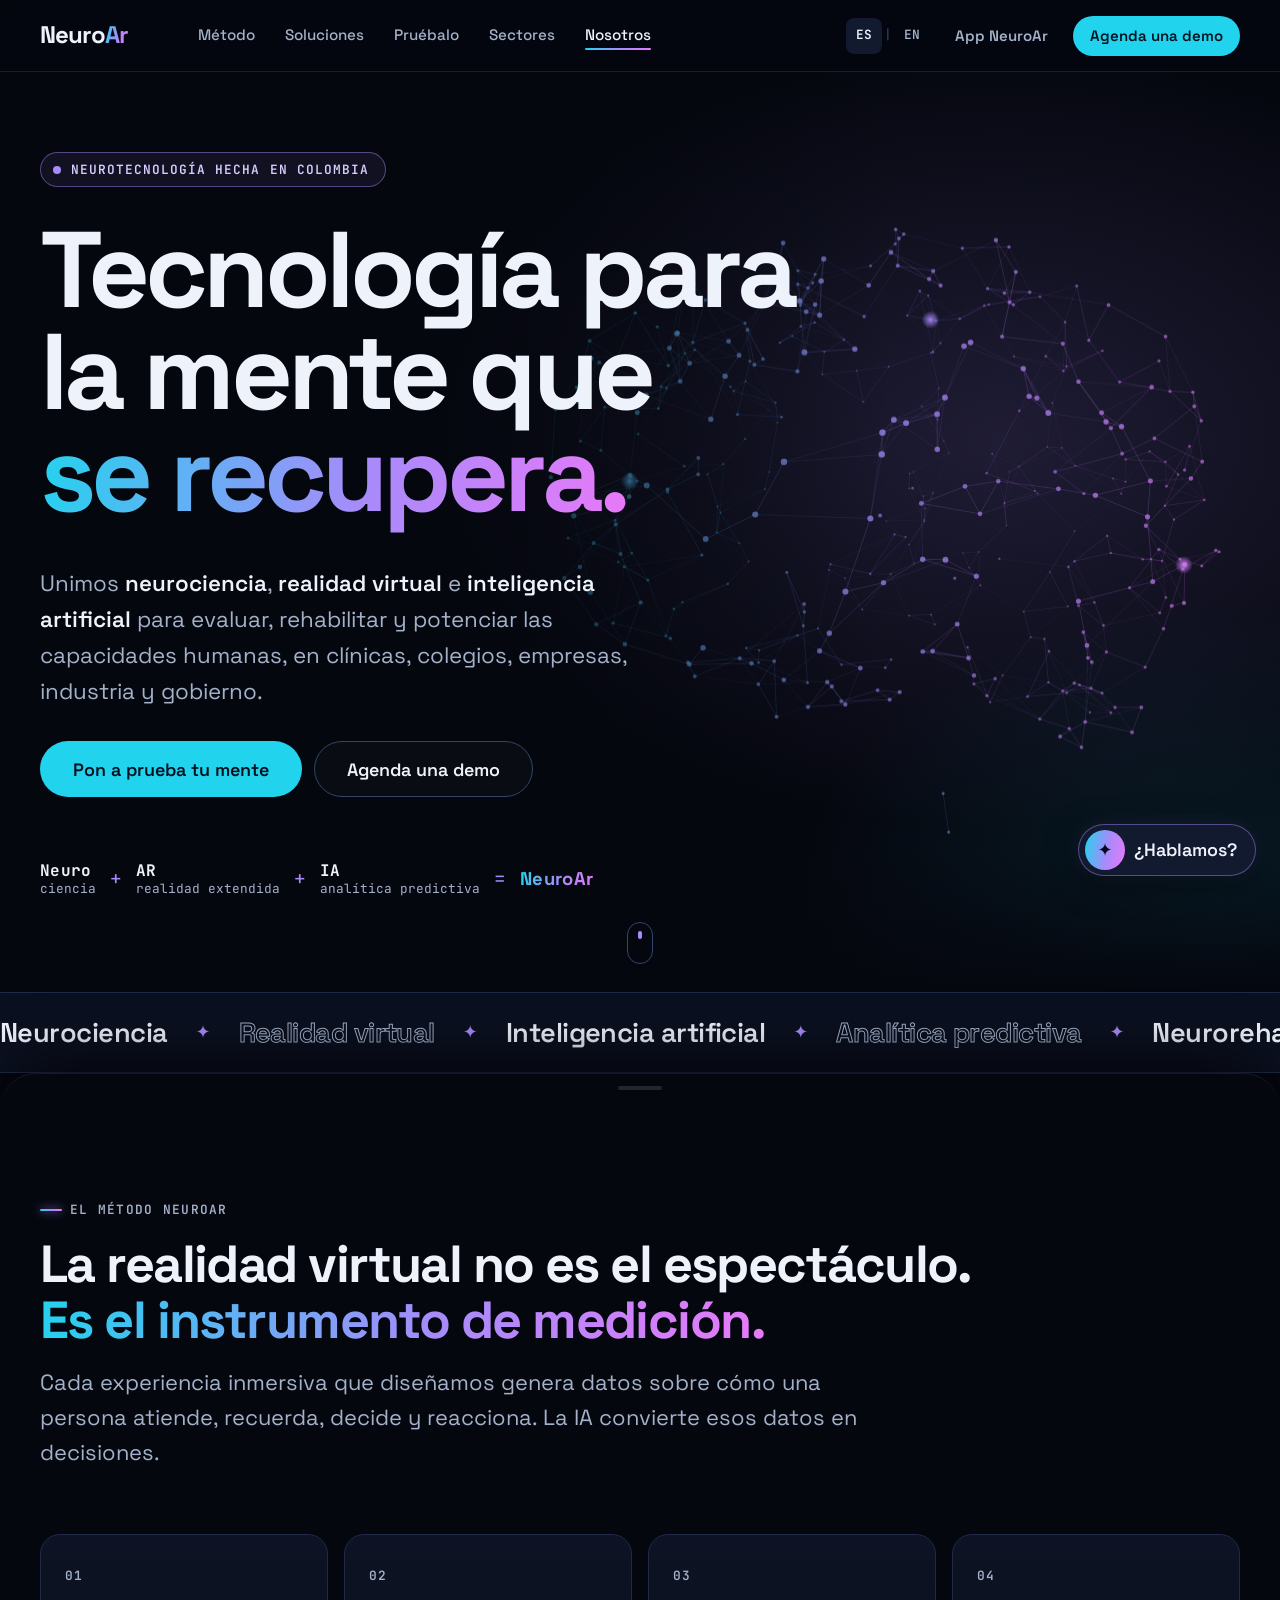
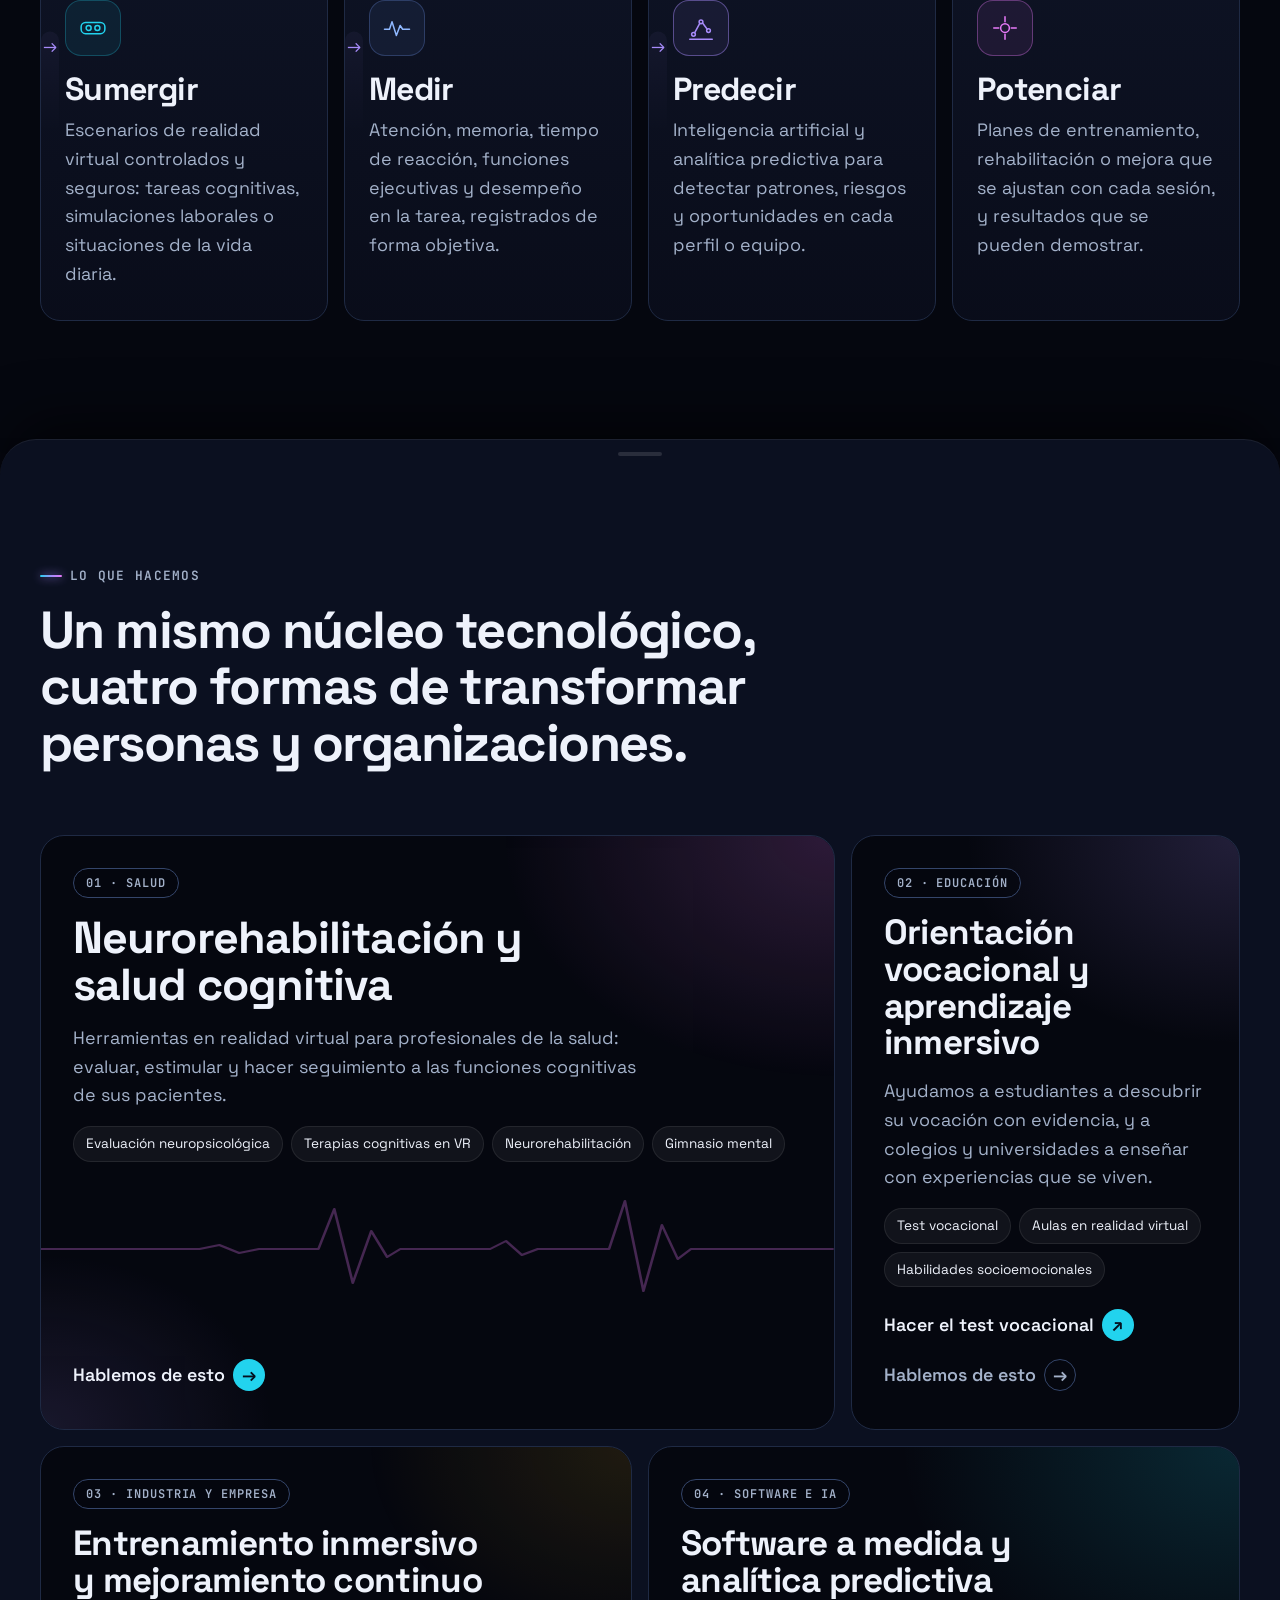
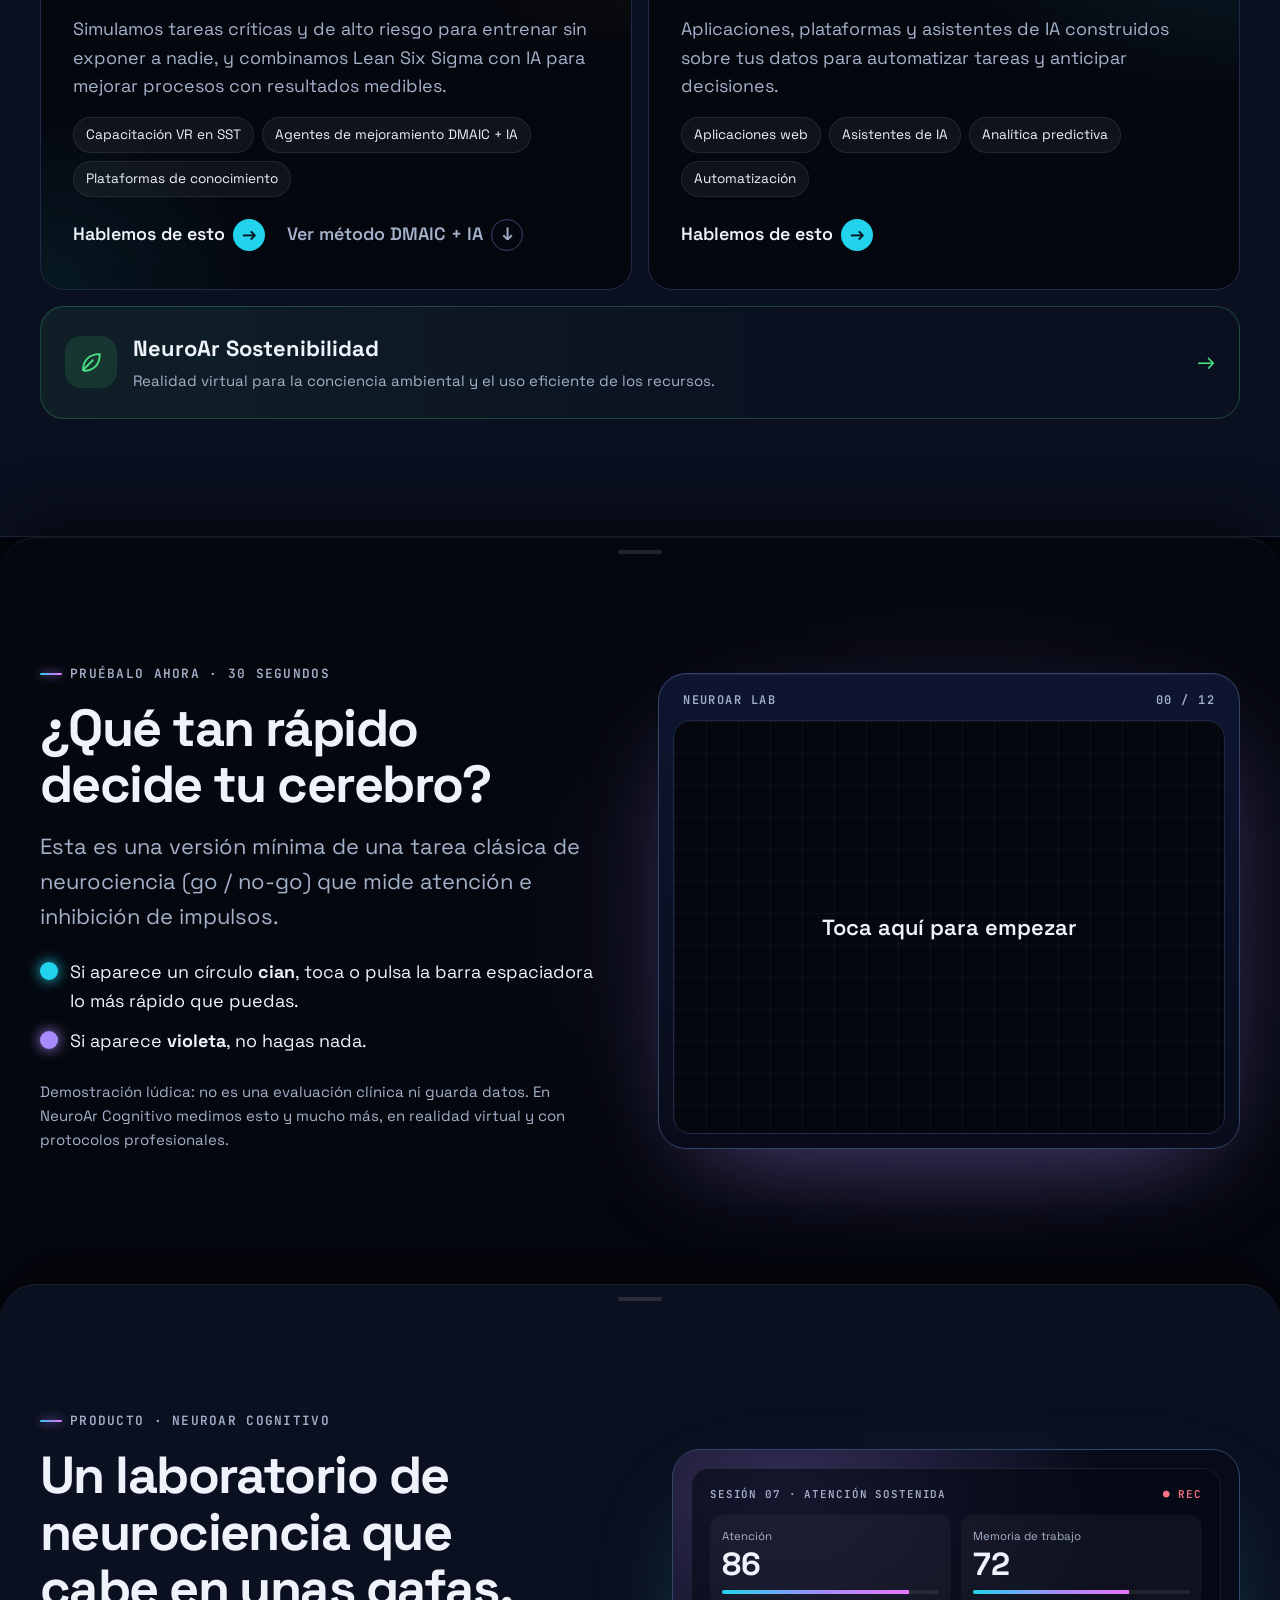
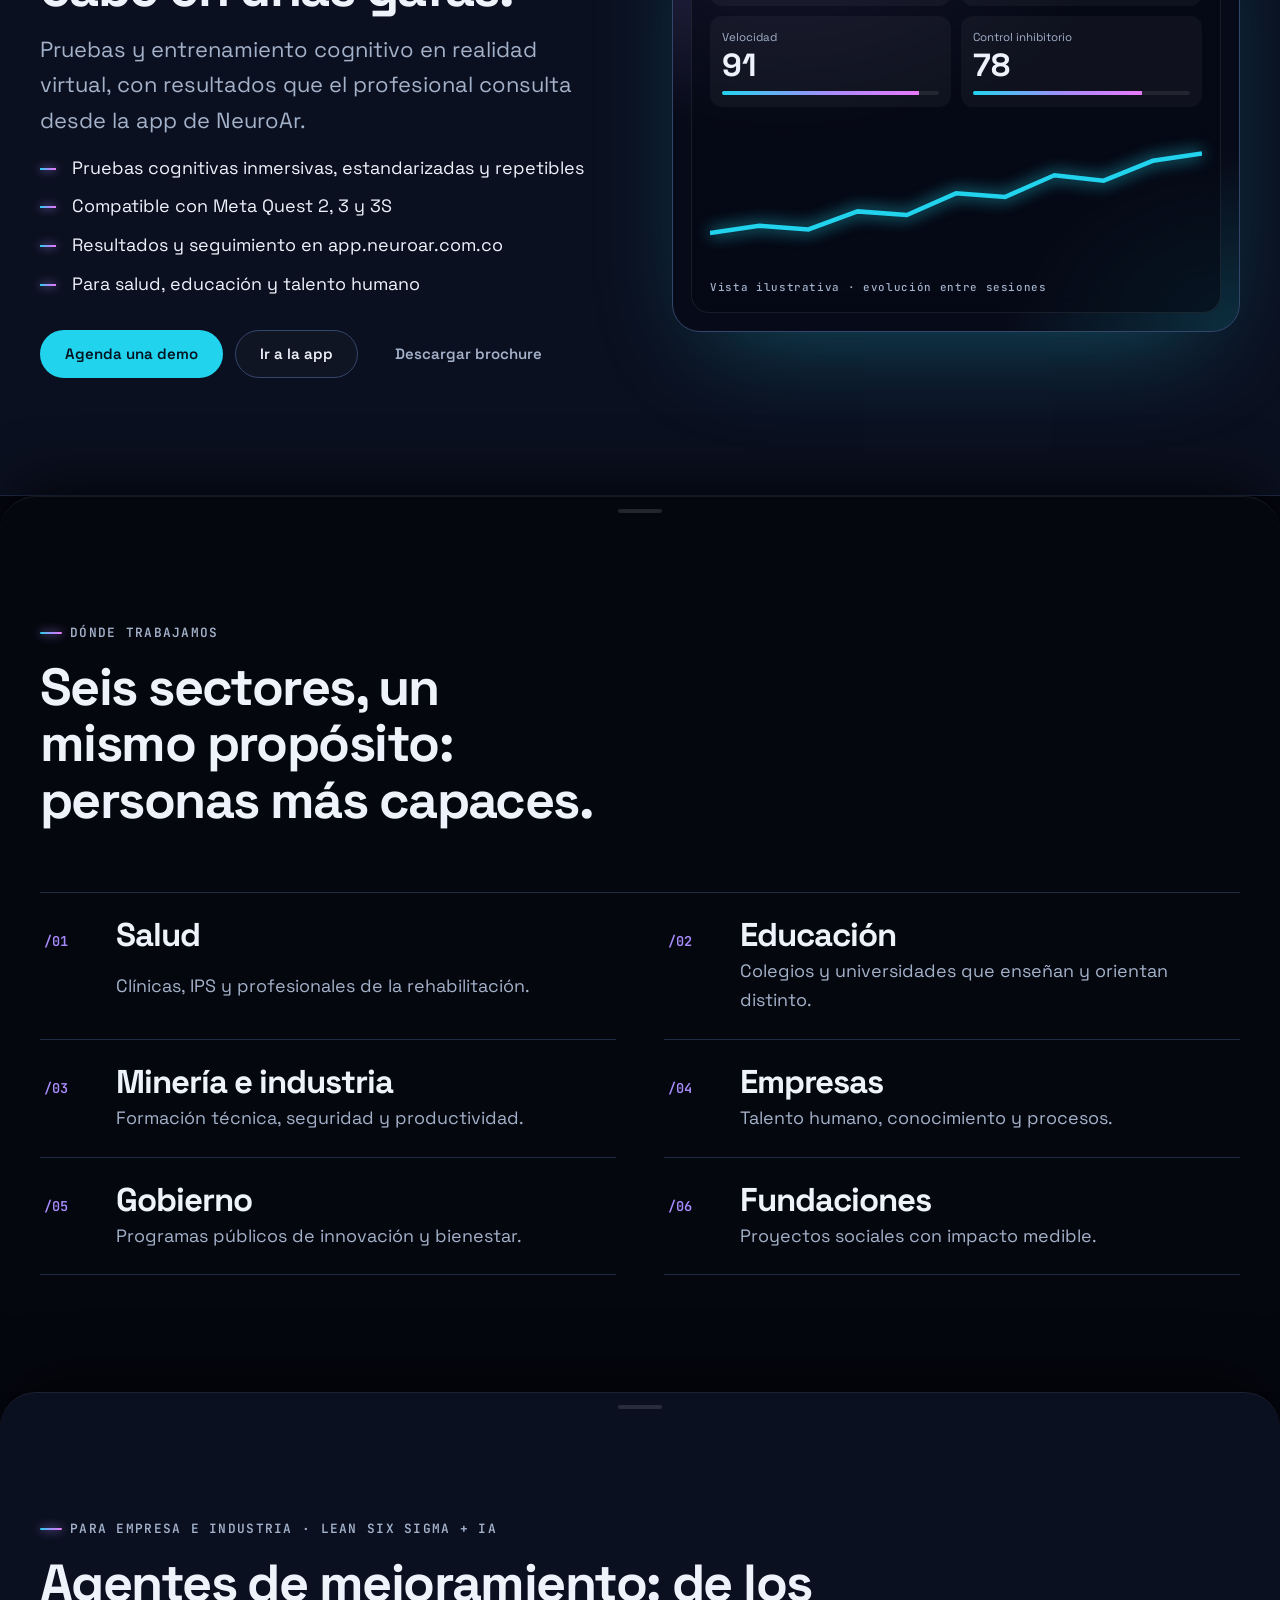
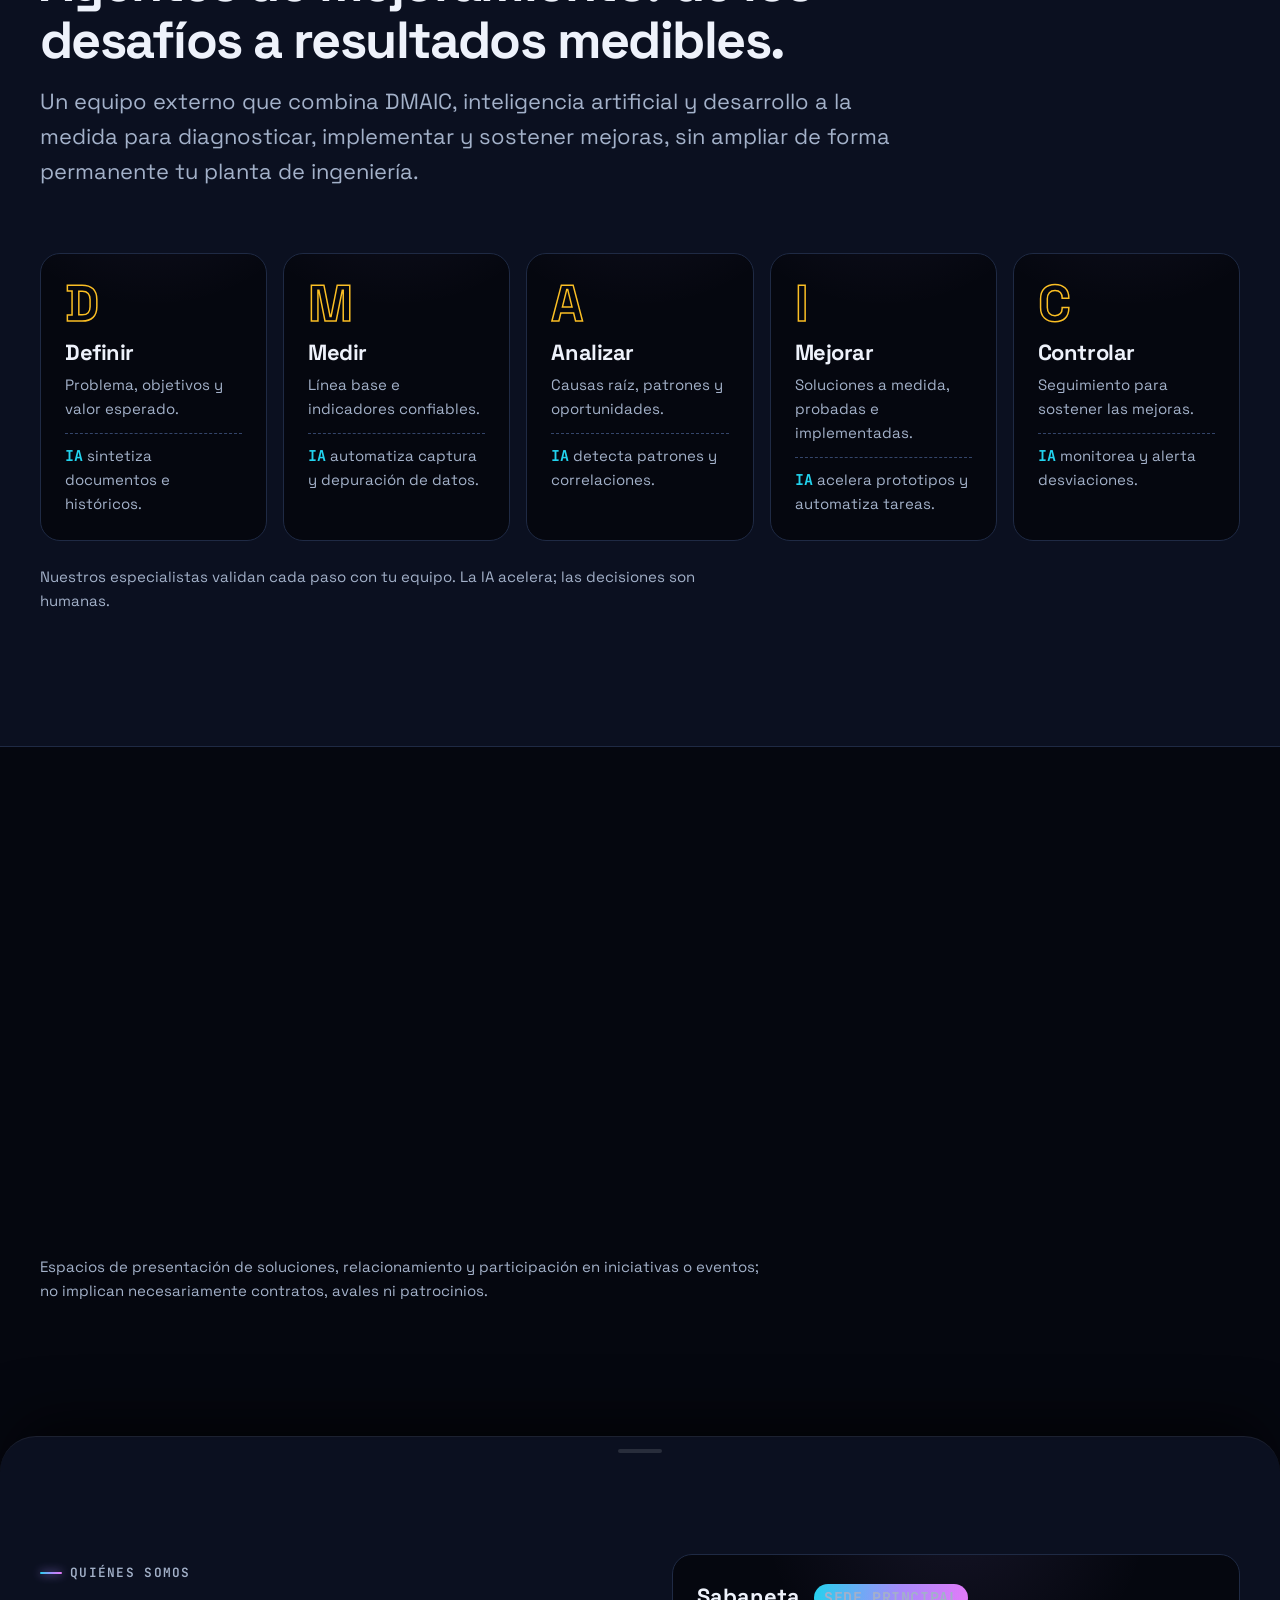
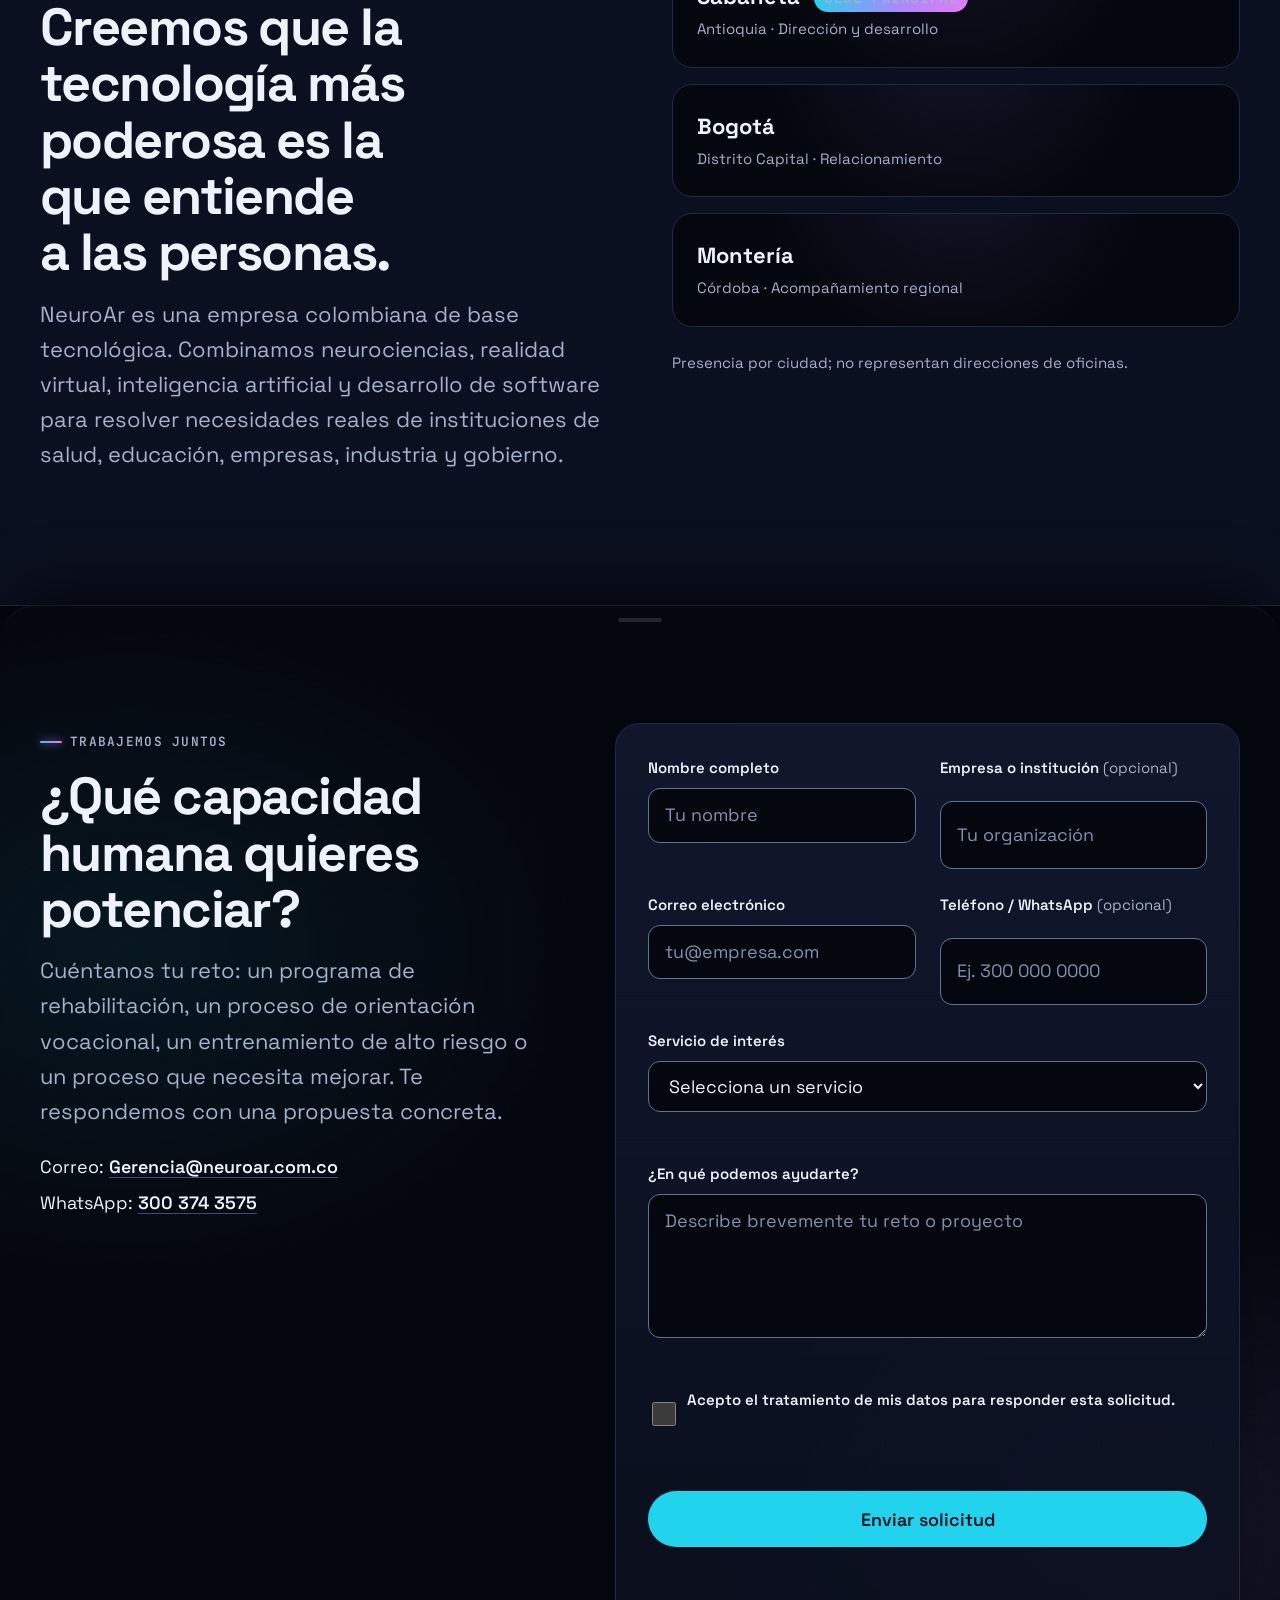
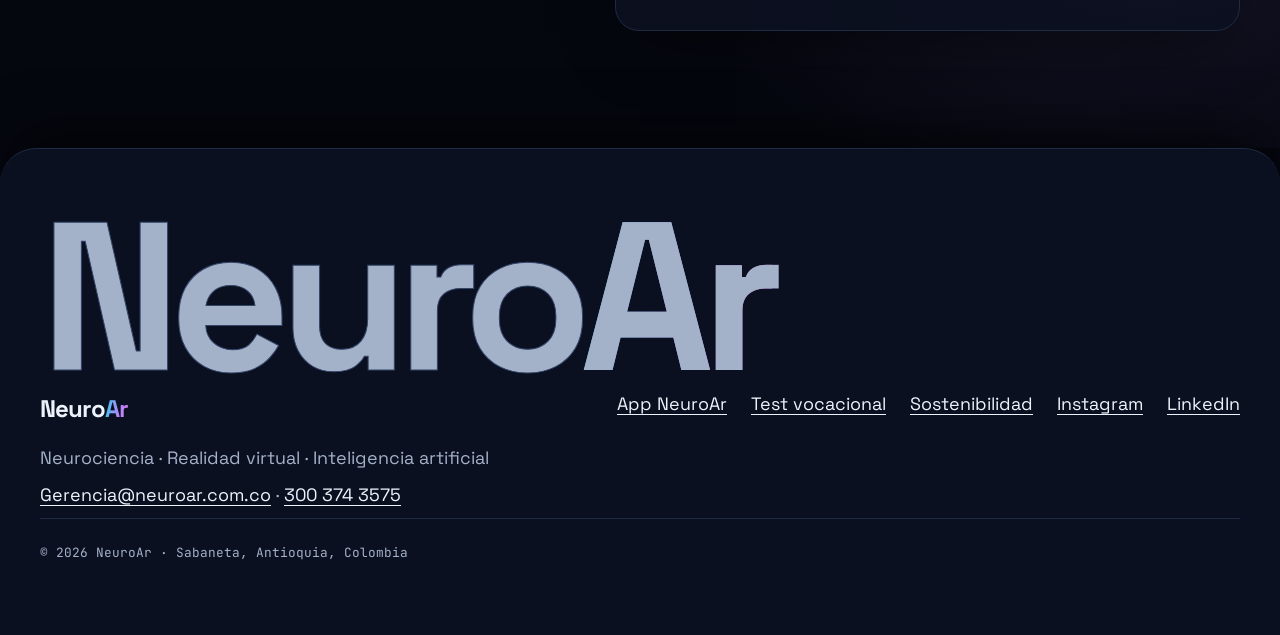
==== commit 05abf8f4: "Superposición solo en las secciones del menú - .stack solo en Método, Soluciones, Pruébalo, Sectores" ====
--- a/index.html
+++ b/index.html
@@ -66,7 +66,7 @@
     <!-- ======================= HERO =======================
          Lienzo: red neuronal con forma de cerebro que "dispara" impulsos
          y reacciona al cursor. Decorativo; el mensaje está en el texto.    -->
-    <section class="hero stack" id="inicio" aria-labelledby="hero-title">
+    <section class="hero" id="inicio" aria-labelledby="hero-title">
       <canvas class="hero__canvas" id="hero-canvas" aria-hidden="true"></canvas>
       <div class="hero__veil" aria-hidden="true"></div>
 
@@ -285,7 +285,7 @@
     </section>
 
     <!-- ======================= NEUROAR COGNITIVO ======================= -->
-    <section class="section stack section--soft" id="inmersivo" aria-labelledby="cog-title">
+    <section class="section section--soft" id="inmersivo" aria-labelledby="cog-title">
       <div class="container split">
         <div>
           <p class="eyebrow" data-i18n="cog.eyebrow">Producto · NeuroAr Cognitivo</p>
@@ -345,7 +345,7 @@
     </section>
 
     <!-- ======================= DMAIC + IA (empresa e industria) ======================= -->
-    <section class="section stack section--soft" id="mejoramiento" aria-labelledby="mej-title">
+    <section class="section section--soft" id="mejoramiento" aria-labelledby="mej-title">
       <div class="container">
         <div class="section__head section__head--wide" id="dmaic">
           <p class="eyebrow" data-i18n="dmaic.eyebrow">Para empresa e industria · Lean Six Sigma + IA</p>
@@ -365,7 +365,7 @@
     </section>
 
     <!-- ======================= TRAYECTORIA ======================= -->
-    <section class="section stack" id="referencias" aria-labelledby="ref-title">
+    <section class="section" id="referencias" aria-labelledby="ref-title">
       <div class="container">
         <div class="section__head">
           <p class="eyebrow" data-i18n="ref.eyebrow">Trayectoria y conexiones</p>
@@ -404,7 +404,7 @@
     </section>
 
     <!-- ======================= CONTACTO ======================= -->
-    <section class="section stack contact-section" id="contacto" aria-labelledby="contact-title">
+    <section class="section contact-section" id="contacto" aria-labelledby="contact-title">
       <div class="container contact">
         <div>
           <p class="eyebrow" data-i18n="contact.eyebrow">Trabajemos juntos</p>
--- a/styles.css
+++ b/styles.css
@@ -697,14 +697,24 @@
   transform: scale(calc(1 - var(--p, 0) * 0.06));
   will-change: transform;
 }
-.stack:not(.section--soft):not(.hero) { background-color: var(--bg); }
-.hero.stack { border-radius: 0; border-top: 0; box-shadow: none; }
+/* Una tarjeta fija sigue debajo del contenido que viene después: todas las
+   secciones necesitan fondo opaco y el mismo z-index (decide el orden). */
+main > .section { z-index: 1; }
+main > .section:not(.section--soft) { background-color: var(--bg); }
+/* La sección que sube sobre una tarjeta fija también luce como tarjeta */
+.stack + .section:not(.stack) {
+  position: relative; z-index: 1;
+  border-radius: 36px 36px 0 0;
+  border-top: 1px solid rgba(255, 255, 255, 0.07);
+  box-shadow: 0 -30px 60px -20px rgba(0, 0, 0, 0.7);
+}
+.stack + .section:not(.stack):not(.section--soft) { background-color: var(--bg); }
 .stack-shade {
   position: absolute; inset: 0; z-index: 20; border-radius: inherit; pointer-events: none;
   background: #000; opacity: calc(var(--p, 0) * 0.6);
 }
 /* Indicador de "tarjeta": una pequeña barra arriba al centro */
-.stack:not(.hero)::after {
+.stack::after, .stack + .section::after {
   content: ""; position: absolute; z-index: 21; top: 12px; left: 50%; width: 44px; height: 4px; margin-left: -22px;
   border-radius: 4px; background: rgba(255, 255, 255, 0.12); pointer-events: none;
 }
@@ -712,7 +722,7 @@
 .site-footer { z-index: 2; border-radius: 36px 36px 0 0; box-shadow: 0 -30px 60px -20px rgba(0, 0, 0, 0.7); }
 
 @media (max-width: 640px) {
-  .stack { border-radius: 24px 24px 0 0; }
+  .stack, .stack + .section:not(.stack) { border-radius: 24px 24px 0 0; }
   .site-footer { border-radius: 24px 24px 0 0; }
 }
 @media (prefers-reduced-motion: reduce) {
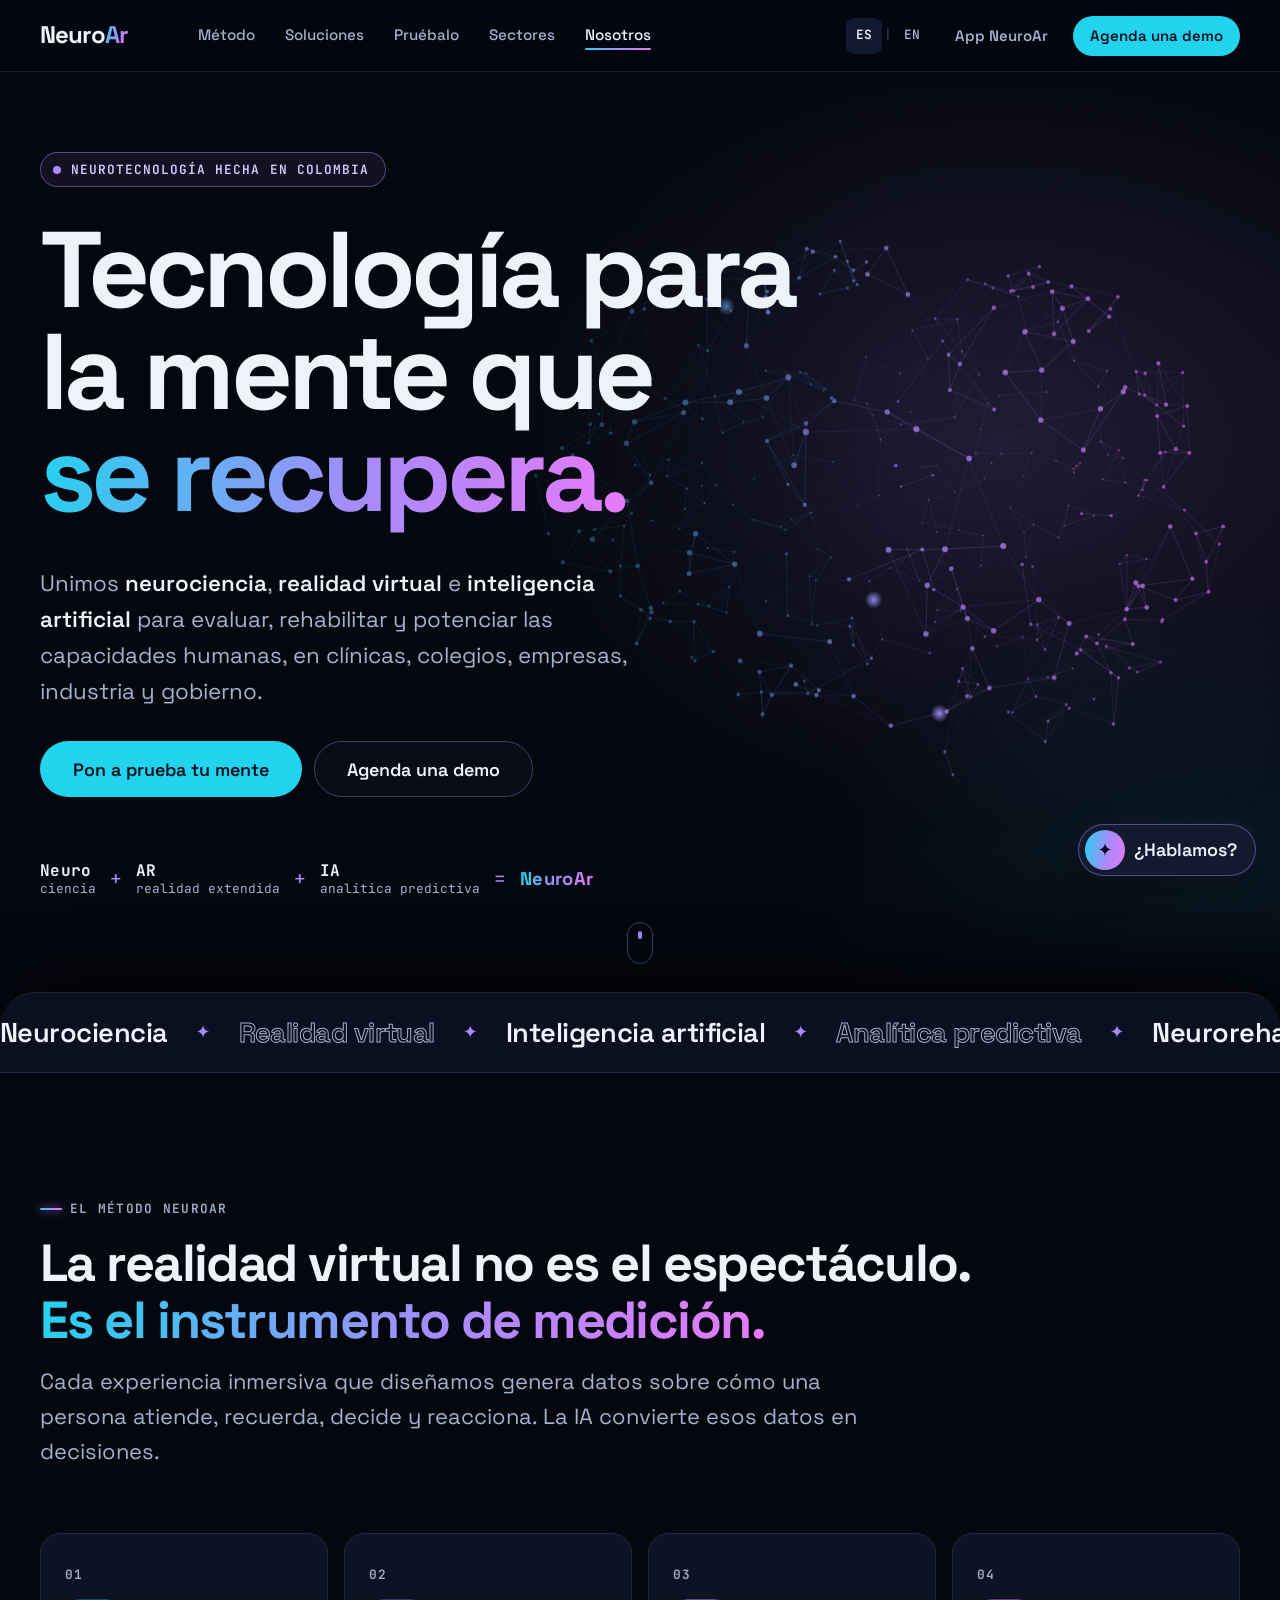
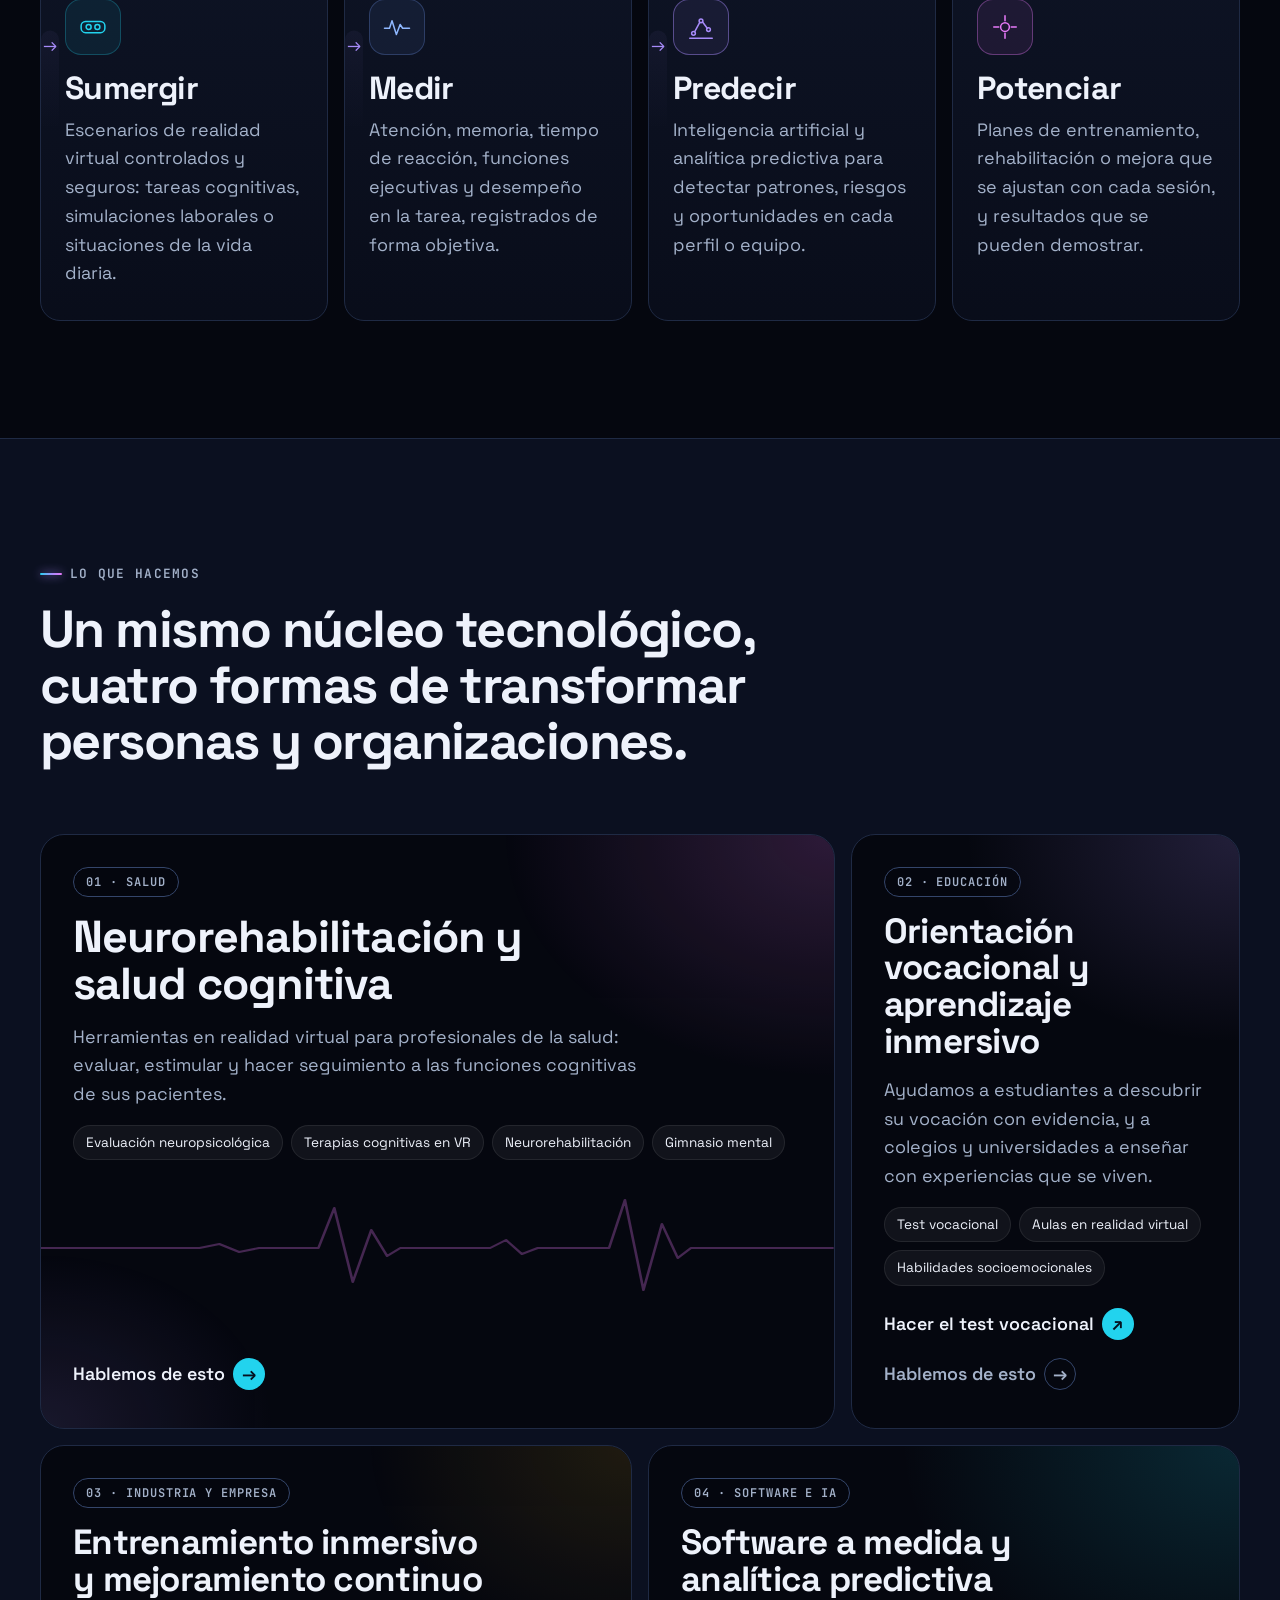
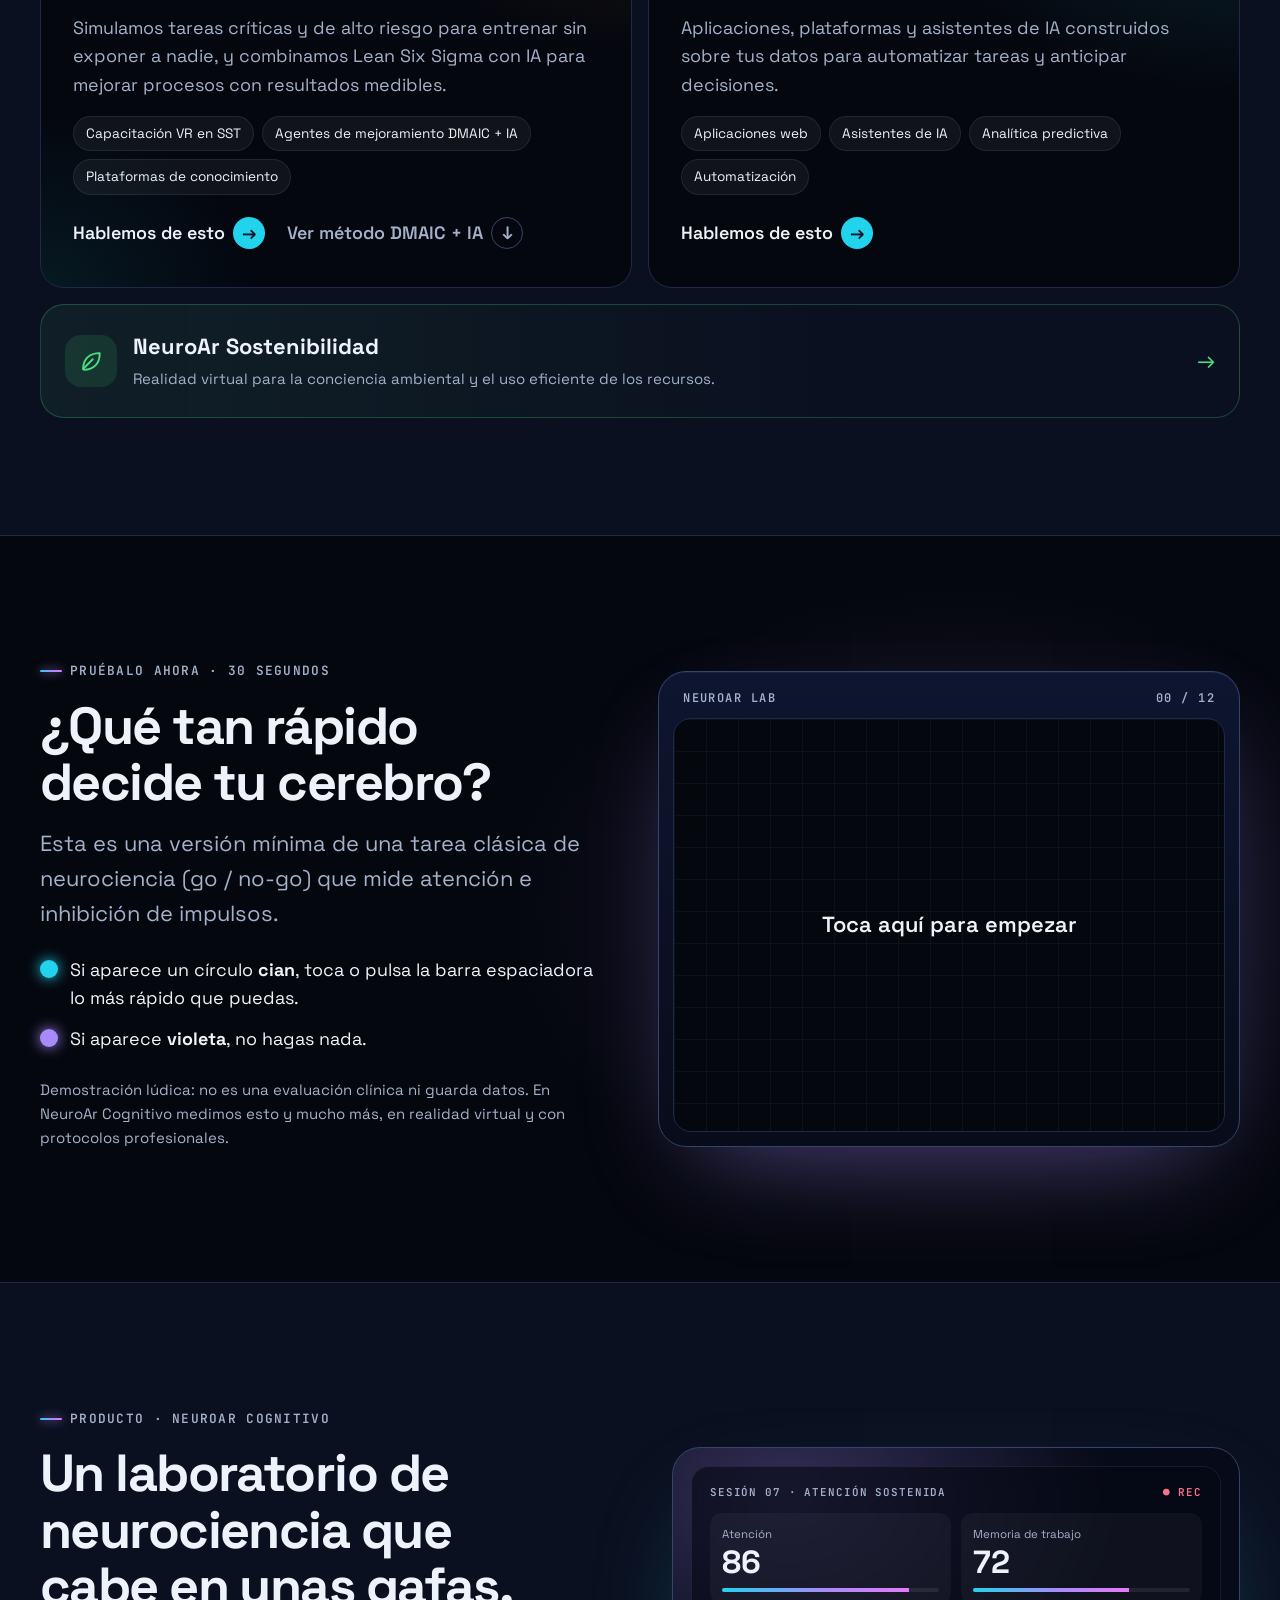
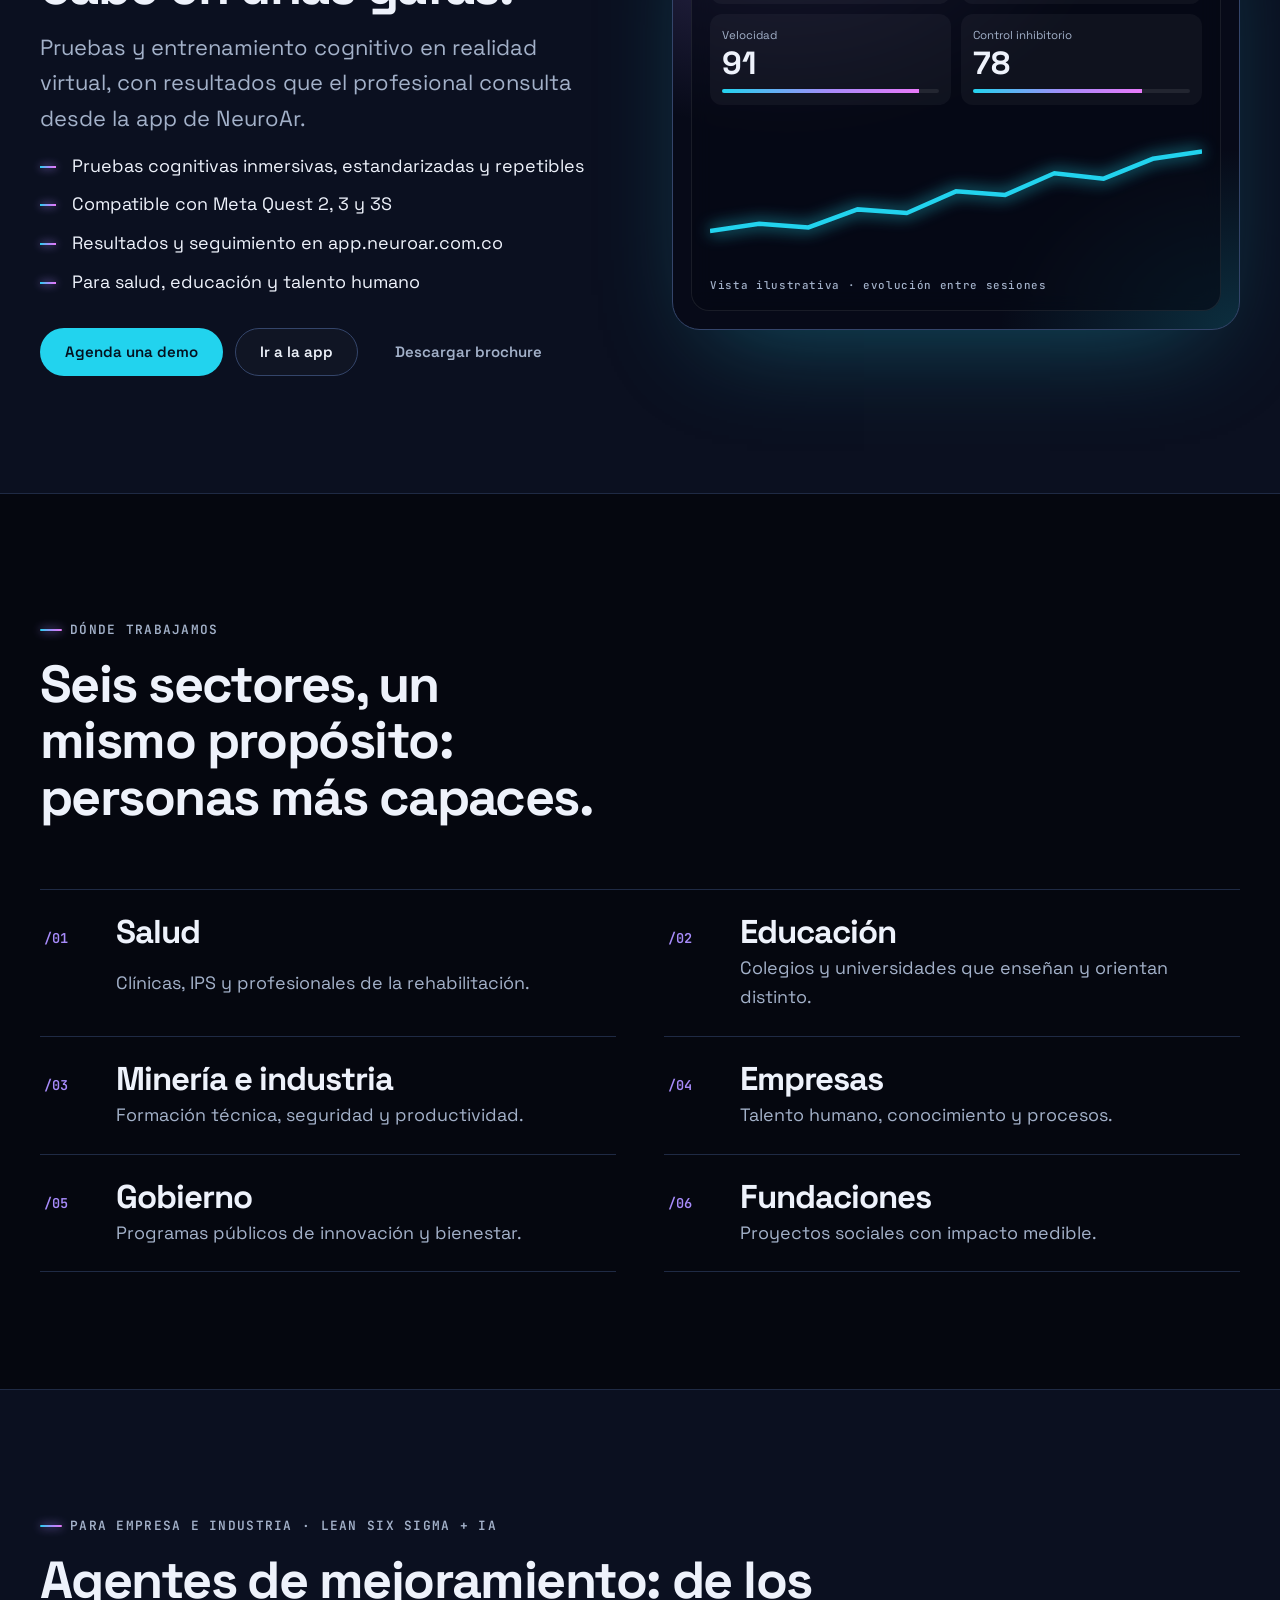
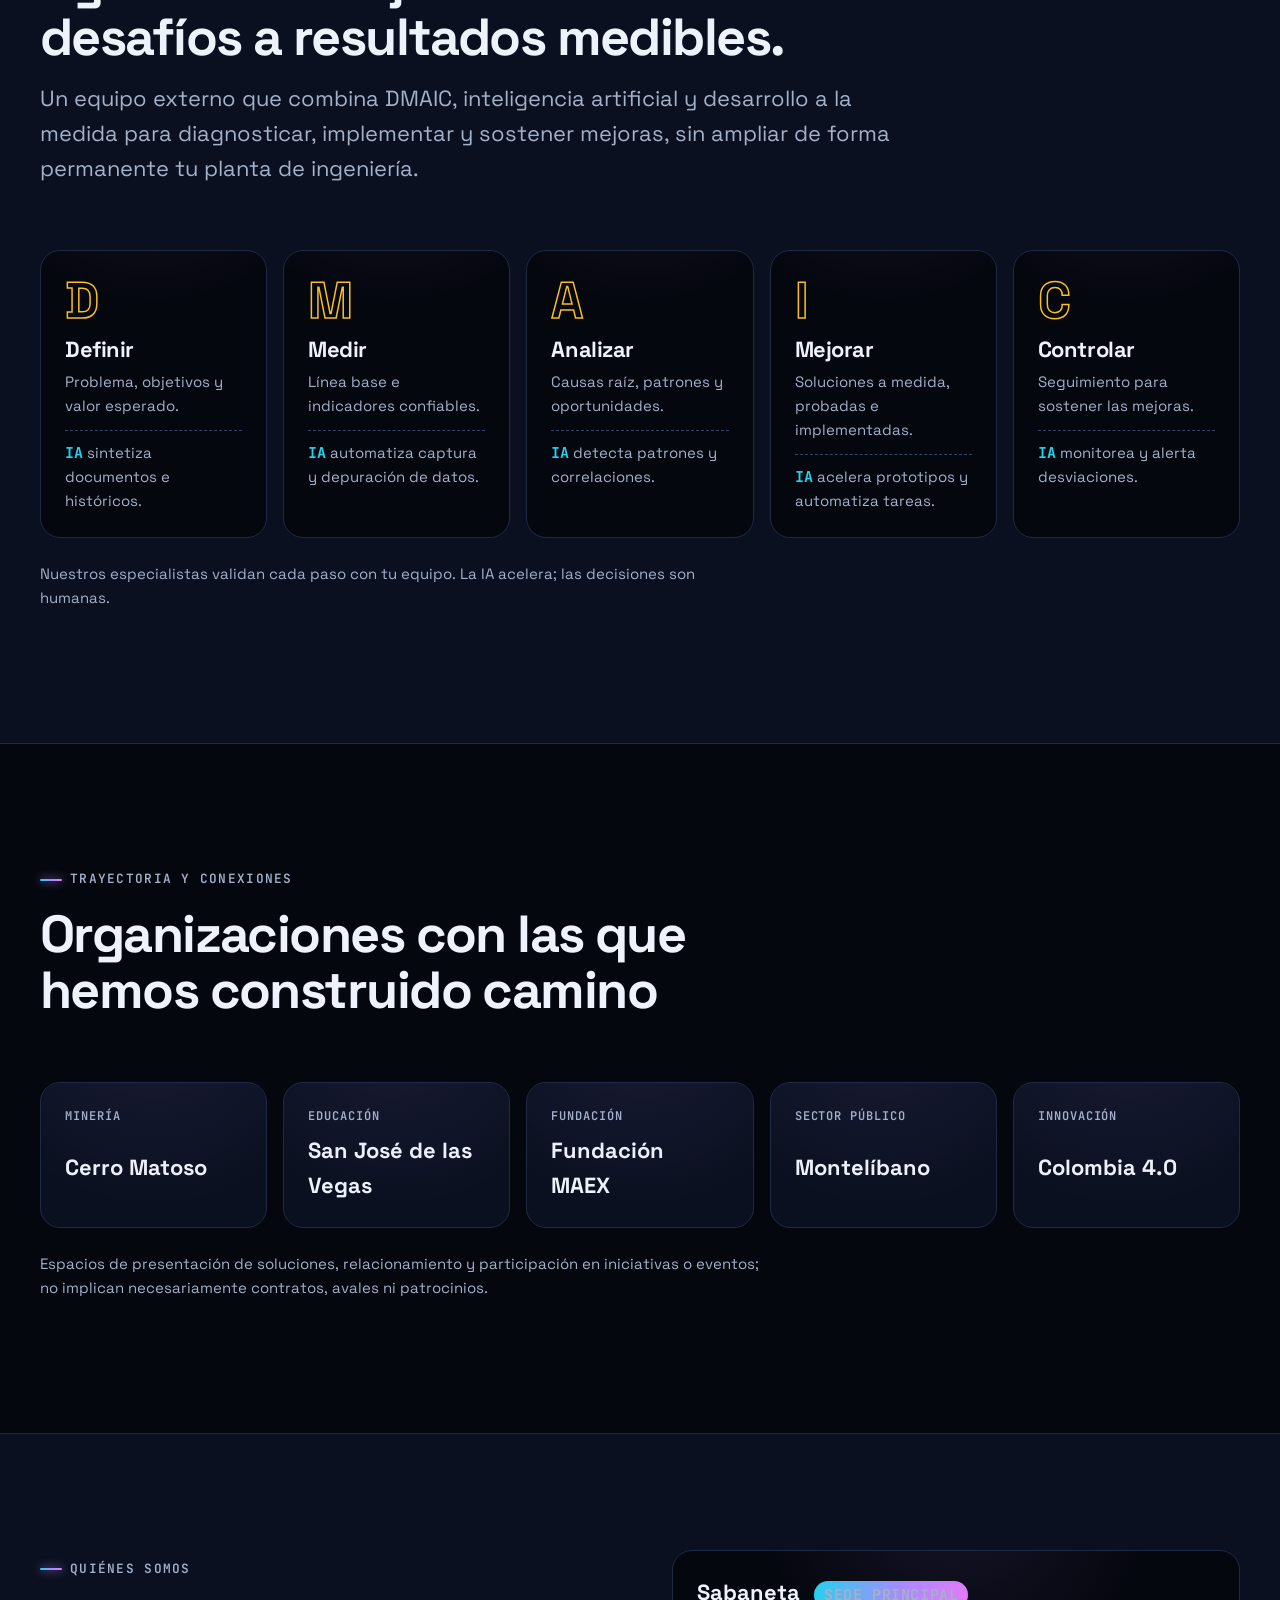
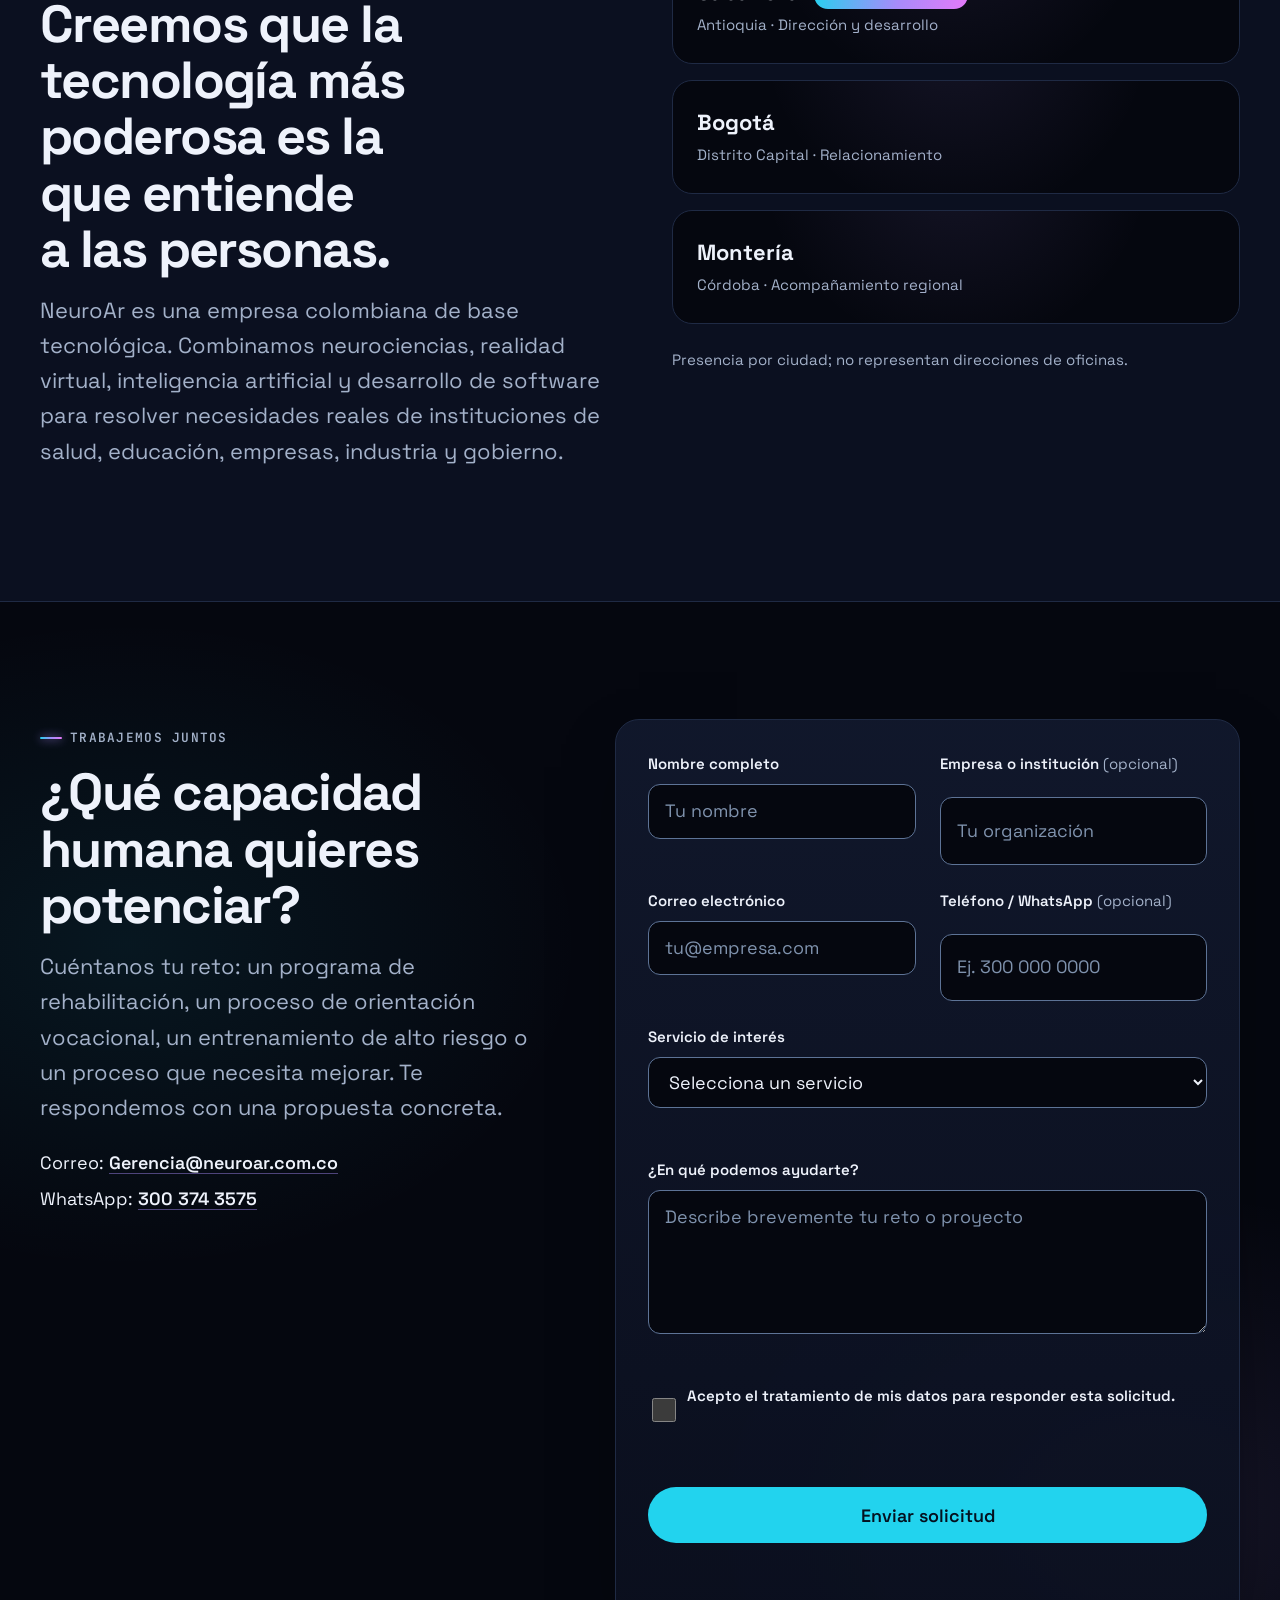
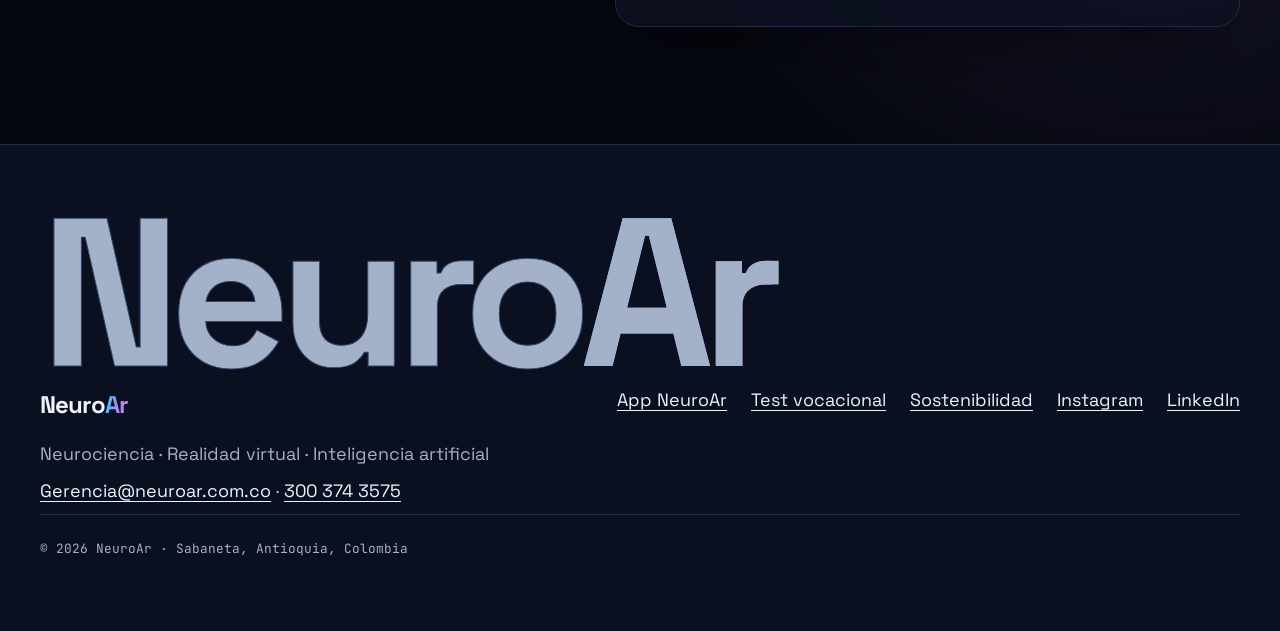
==== commit a101f12c: "Superposición solo del inicio hasta el Método - Solo el inicio (.hero.stack) queda fijo; la marquesi" ====
--- a/index.html
+++ b/index.html
@@ -66,7 +66,7 @@
     <!-- ======================= HERO =======================
          Lienzo: red neuronal con forma de cerebro que "dispara" impulsos
          y reacciona al cursor. Decorativo; el mensaje está en el texto.    -->
-    <section class="hero" id="inicio" aria-labelledby="hero-title">
+    <section class="hero stack" id="inicio" aria-labelledby="hero-title">
       <canvas class="hero__canvas" id="hero-canvas" aria-hidden="true"></canvas>
       <div class="hero__veil" aria-hidden="true"></div>
 
@@ -110,7 +110,7 @@
     </div>
 
     <!-- ======================= MÉTODO: SUMERGIR · MEDIR · PREDECIR · POTENCIAR ======================= -->
-    <section class="section stack" id="metodo" aria-labelledby="method-title">
+    <section class="section" id="metodo" aria-labelledby="method-title">
       <div class="container">
         <div class="section__head section__head--wide">
           <p class="eyebrow" data-i18n="method.eyebrow">El método NeuroAr</p>
@@ -156,7 +156,7 @@
     </section>
 
     <!-- ======================= SOLUCIONES: 4 UNIVERSOS ======================= -->
-    <section class="section stack section--soft" id="soluciones" aria-labelledby="sol-title">
+    <section class="section section--soft" id="soluciones" aria-labelledby="sol-title">
       <div class="container">
         <div class="section__head section__head--wide">
           <p class="eyebrow" data-i18n="sol.eyebrow">Lo que hacemos</p>
@@ -245,7 +245,7 @@
     </section>
 
     <!-- ======================= PRUÉBALO: DEMO GO / NO-GO ======================= -->
-    <section class="section stack try" id="pruebalo" aria-labelledby="try-title">
+    <section class="section try" id="pruebalo" aria-labelledby="try-title">
       <div class="container try__grid">
         <div class="try__copy">
           <p class="eyebrow" data-i18n="try.eyebrow">Pruébalo ahora · 30 segundos</p>
@@ -327,7 +327,7 @@
     </section>
 
     <!-- ======================= SECTORES ======================= -->
-    <section class="section stack" id="sectores" aria-labelledby="sec-title">
+    <section class="section" id="sectores" aria-labelledby="sec-title">
       <div class="container">
         <div class="section__head">
           <p class="eyebrow" data-i18n="sec.eyebrow">Dónde trabajamos</p>
@@ -385,7 +385,7 @@
     </section>
 
     <!-- ======================= NOSOTROS ======================= -->
-    <section class="section stack section--soft" id="nosotros" aria-labelledby="about-title">
+    <section class="section section--soft" id="nosotros" aria-labelledby="about-title">
       <div class="container split split--top">
         <div>
           <p class="eyebrow" data-i18n="about.eyebrow">Quiénes somos</p>
--- a/styles.css
+++ b/styles.css
@@ -681,49 +681,36 @@
   .chat-widget { right: var(--s-2); bottom: var(--s-2); }
 }
 
-/* 22. SECCIONES SUPERPUESTAS (STACK) --------------------------------------
-   Cada sección .stack se queda fija al llegar arriba y la siguiente se
-   desliza por encima como una tarjeta. main.js calcula --stick-top: en
-   secciones más altas que la pantalla es negativo, así primero se recorre
-   todo su contenido y solo se fija cuando su final llega al borde inferior.
-   --p (0→1) indica cuánto la cubre la siguiente: se encoge y se oscurece.  */
+/* 22. INICIO FIJO CON SUPERPOSICIÓN (STACK) ------------------------------
+   El inicio (.hero.stack) se queda fijo bajo el menú y la marquesina con la
+   sección Método suben por encima como una tarjeta. De ahí en adelante el
+   scroll es normal. main.js calcula --stick-top (negativo si el bloque es
+   más alto que la pantalla) y --p (0→1): cuánto lo cubre lo siguiente, para
+   encogerlo y oscurecerlo.                                                  */
 .stack {
   position: sticky;
   top: var(--stick-top, var(--header-h));
-  border-radius: 36px 36px 0 0;
-  border-top: 1px solid rgba(255, 255, 255, 0.07);
-  box-shadow: 0 -30px 60px -20px rgba(0, 0, 0, 0.7);
   transform-origin: 50% calc(100% - 50vh);
   transform: scale(calc(1 - var(--p, 0) * 0.06));
   will-change: transform;
 }
-/* Una tarjeta fija sigue debajo del contenido que viene después: todas las
-   secciones necesitan fondo opaco y el mismo z-index (decide el orden). */
+.stack-shade {
+  position: absolute; inset: 0; z-index: 20; pointer-events: none;
+  background: #000; opacity: calc(var(--p, 0) * 0.6);
+}
+/* Todo lo que sube encima necesita fondo opaco y quedar por delante */
 main > .section { z-index: 1; }
 main > .section:not(.section--soft) { background-color: var(--bg); }
-/* La sección que sube sobre una tarjeta fija también luce como tarjeta */
-.stack + .section:not(.stack) {
-  position: relative; z-index: 1;
+.marquee { position: relative; z-index: 1; }
+/* La marquesina es el borde superior de la tarjeta que tapa el inicio */
+.stack + .marquee {
+  border-top: 1px solid rgba(255, 255, 255, 0.08);
   border-radius: 36px 36px 0 0;
-  border-top: 1px solid rgba(255, 255, 255, 0.07);
-  box-shadow: 0 -30px 60px -20px rgba(0, 0, 0, 0.7);
-}
-.stack + .section:not(.stack):not(.section--soft) { background-color: var(--bg); }
-.stack-shade {
-  position: absolute; inset: 0; z-index: 20; border-radius: inherit; pointer-events: none;
-  background: #000; opacity: calc(var(--p, 0) * 0.6);
-}
-/* Indicador de "tarjeta": una pequeña barra arriba al centro */
-.stack::after, .stack + .section::after {
-  content: ""; position: absolute; z-index: 21; top: 12px; left: 50%; width: 44px; height: 4px; margin-left: -22px;
-  border-radius: 4px; background: rgba(255, 255, 255, 0.12); pointer-events: none;
-}
-.marquee { position: relative; z-index: 1; }
-.site-footer { z-index: 2; border-radius: 36px 36px 0 0; box-shadow: 0 -30px 60px -20px rgba(0, 0, 0, 0.7); }
+  box-shadow: 0 -30px 60px -20px rgba(0, 0, 0, 0.75);
+}
 
 @media (max-width: 640px) {
-  .stack, .stack + .section:not(.stack) { border-radius: 24px 24px 0 0; }
-  .site-footer { border-radius: 24px 24px 0 0; }
+  .stack + .marquee { border-radius: 24px 24px 0 0; }
 }
 @media (prefers-reduced-motion: reduce) {
   .stack { transform: none; will-change: auto; }
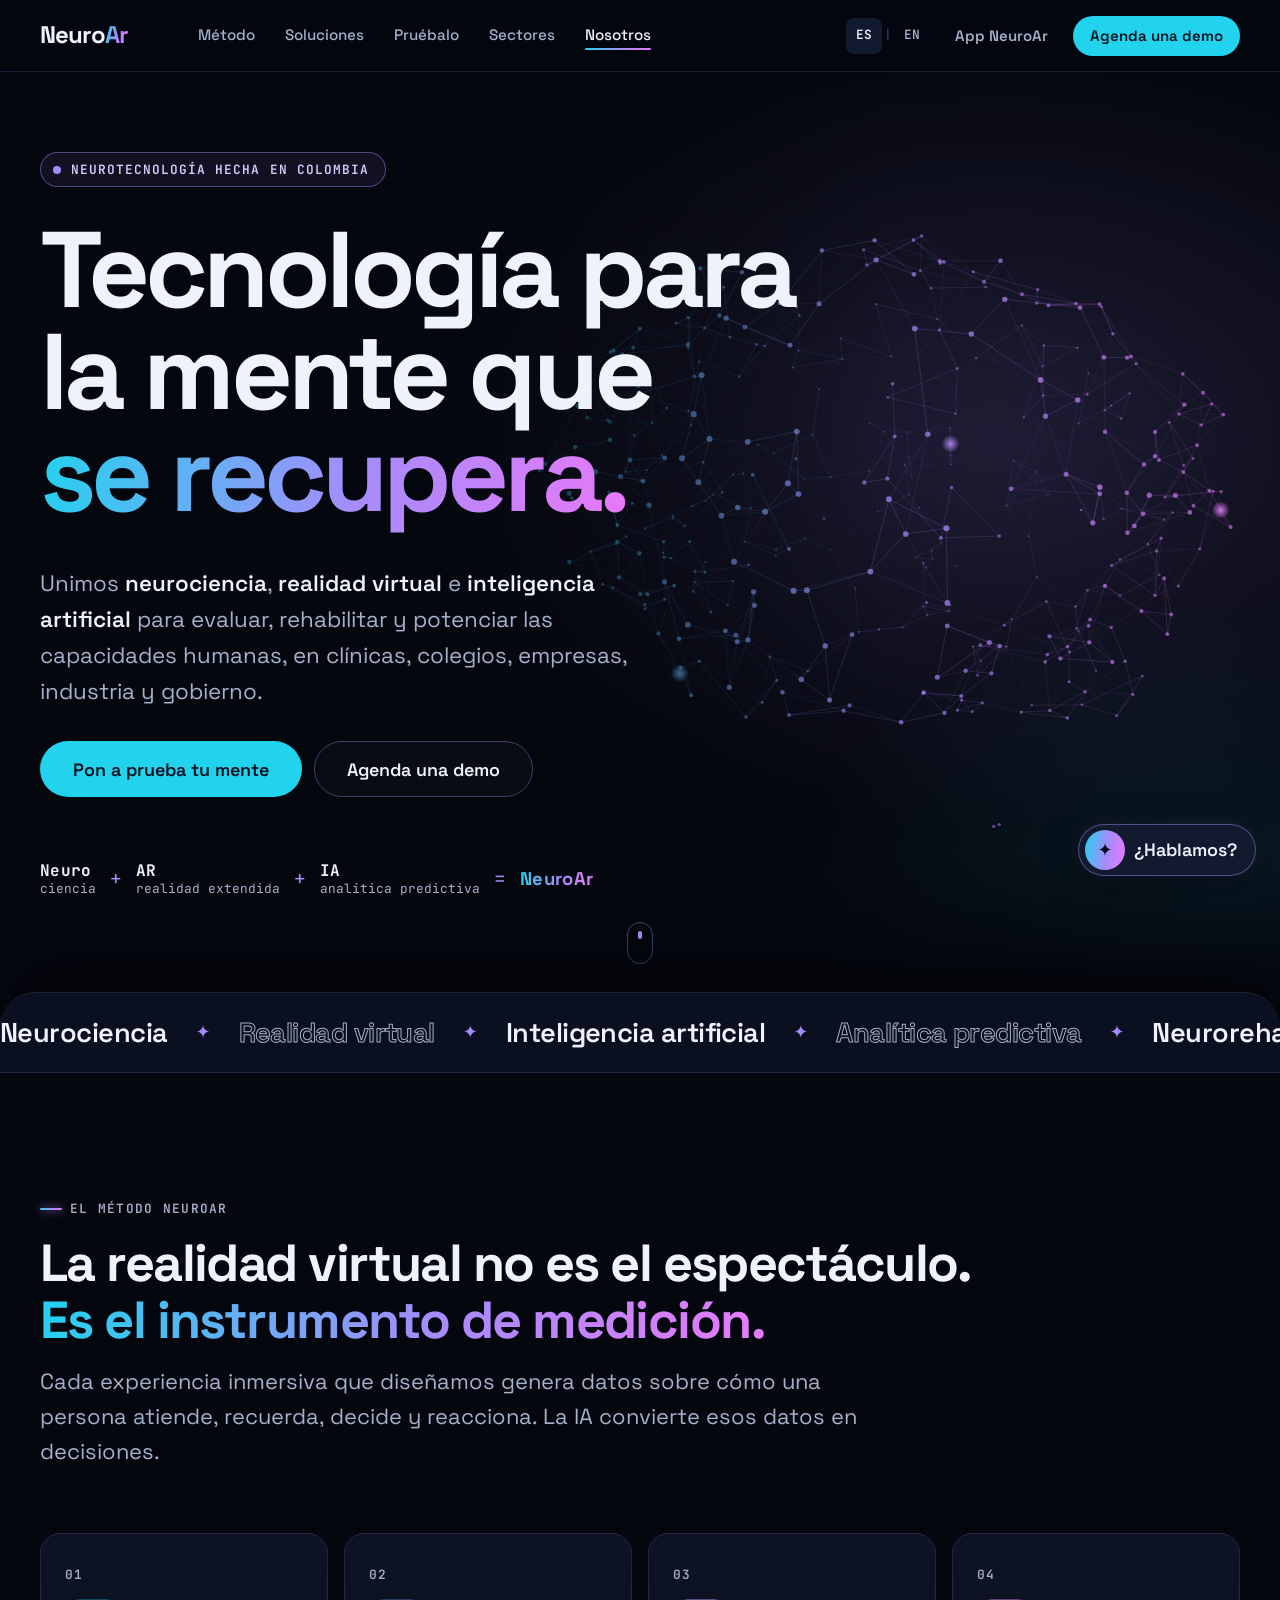
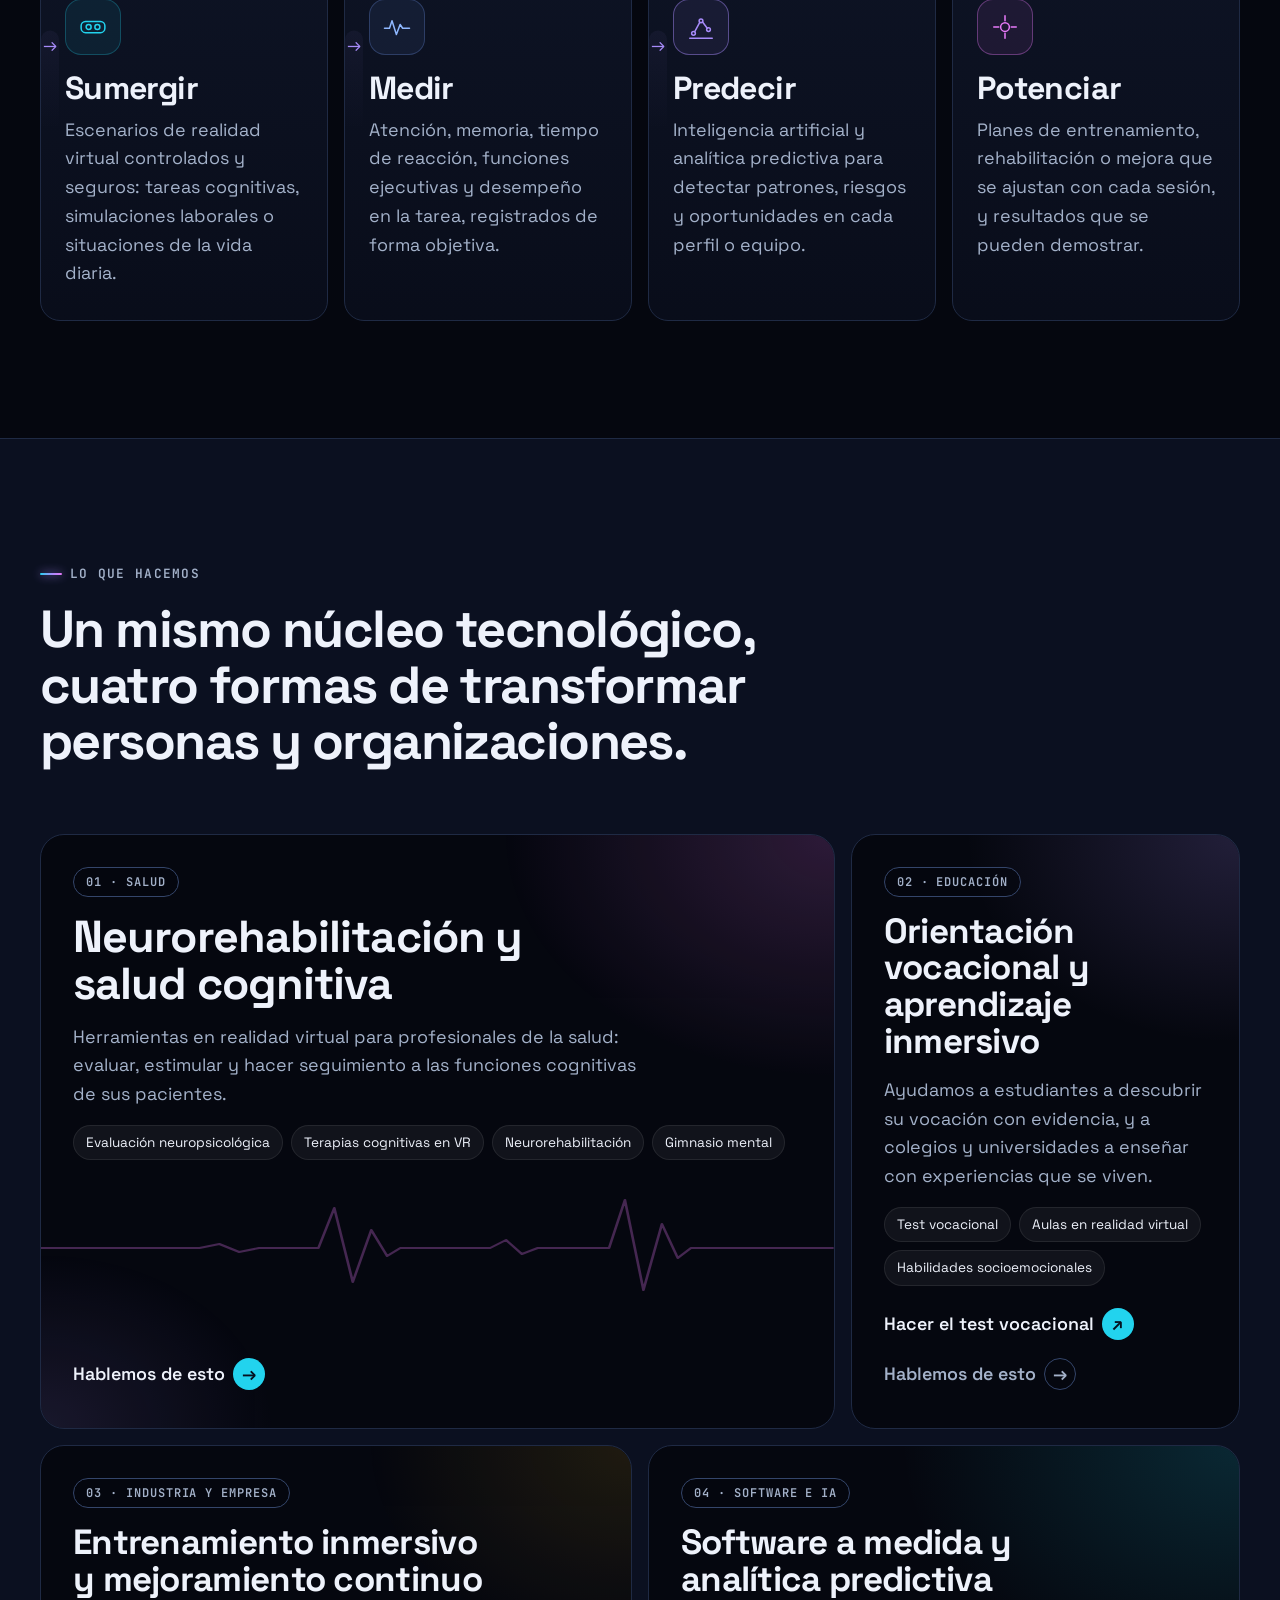
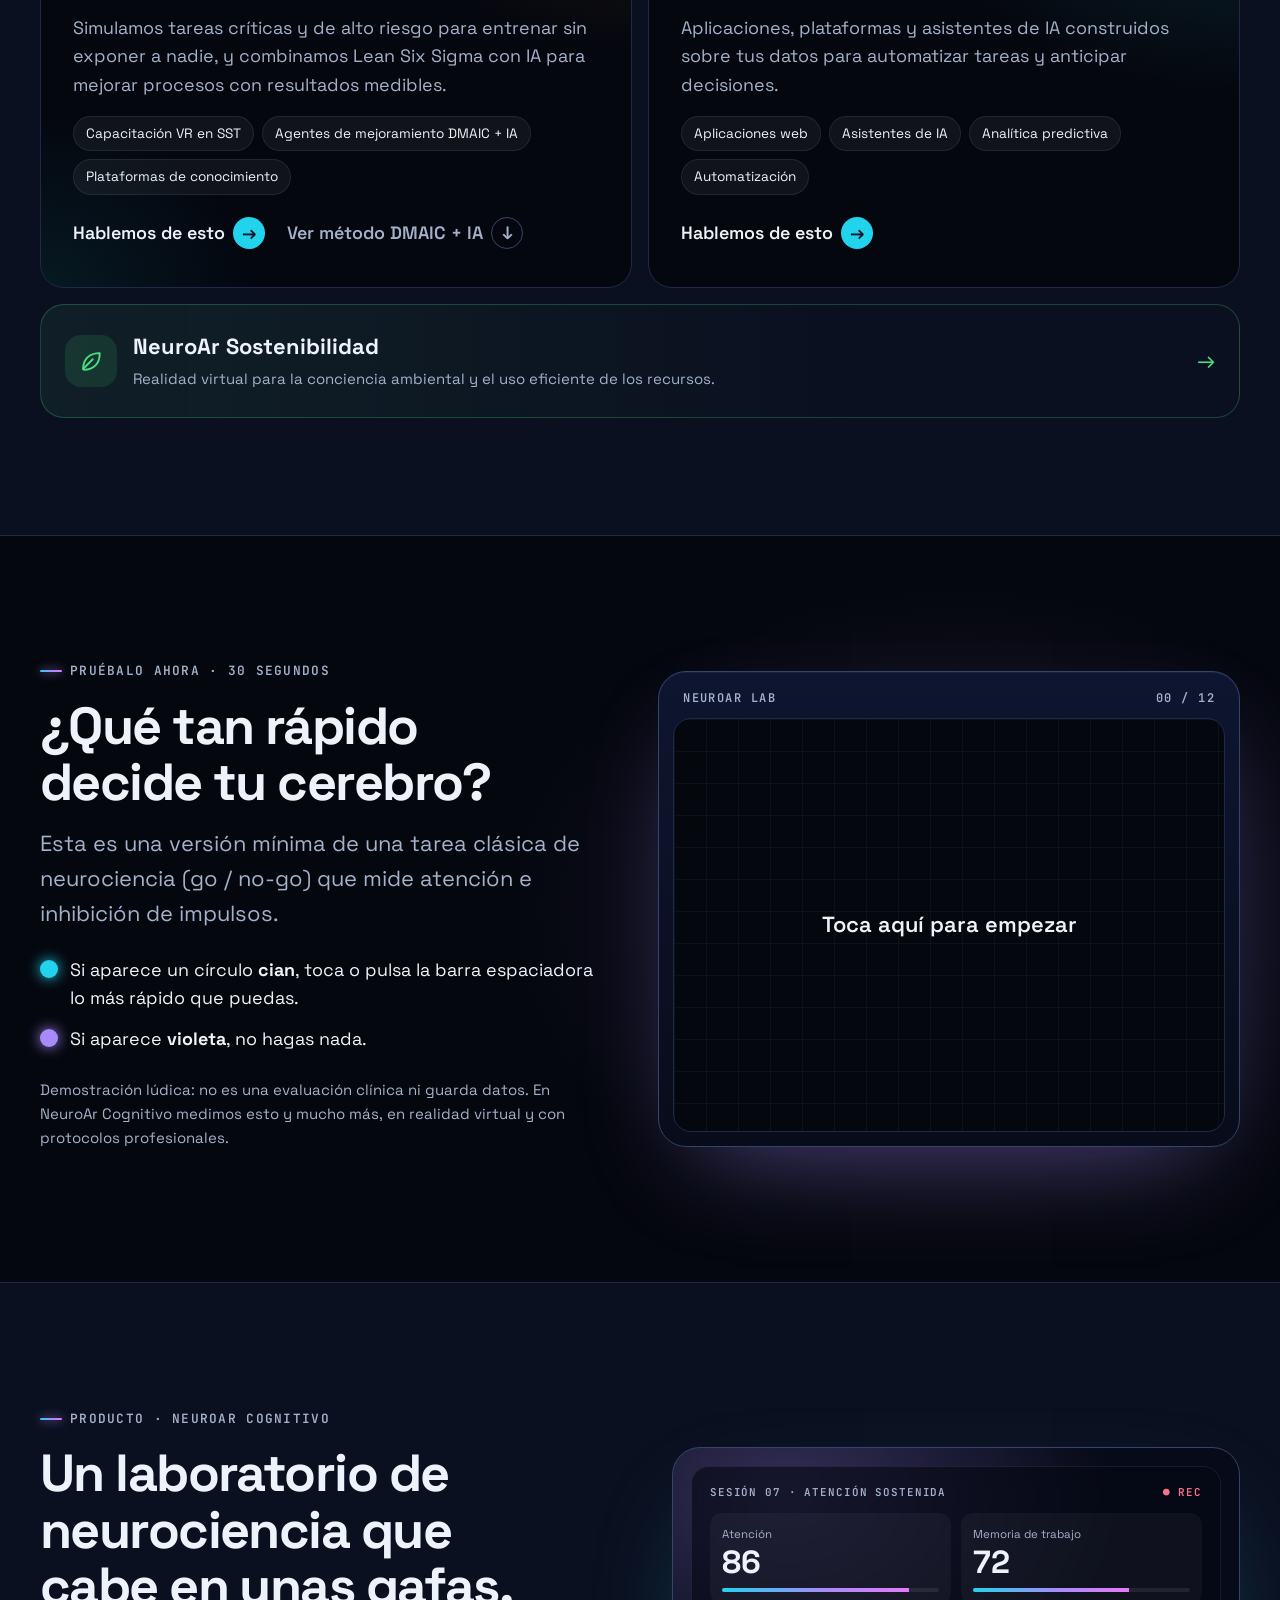
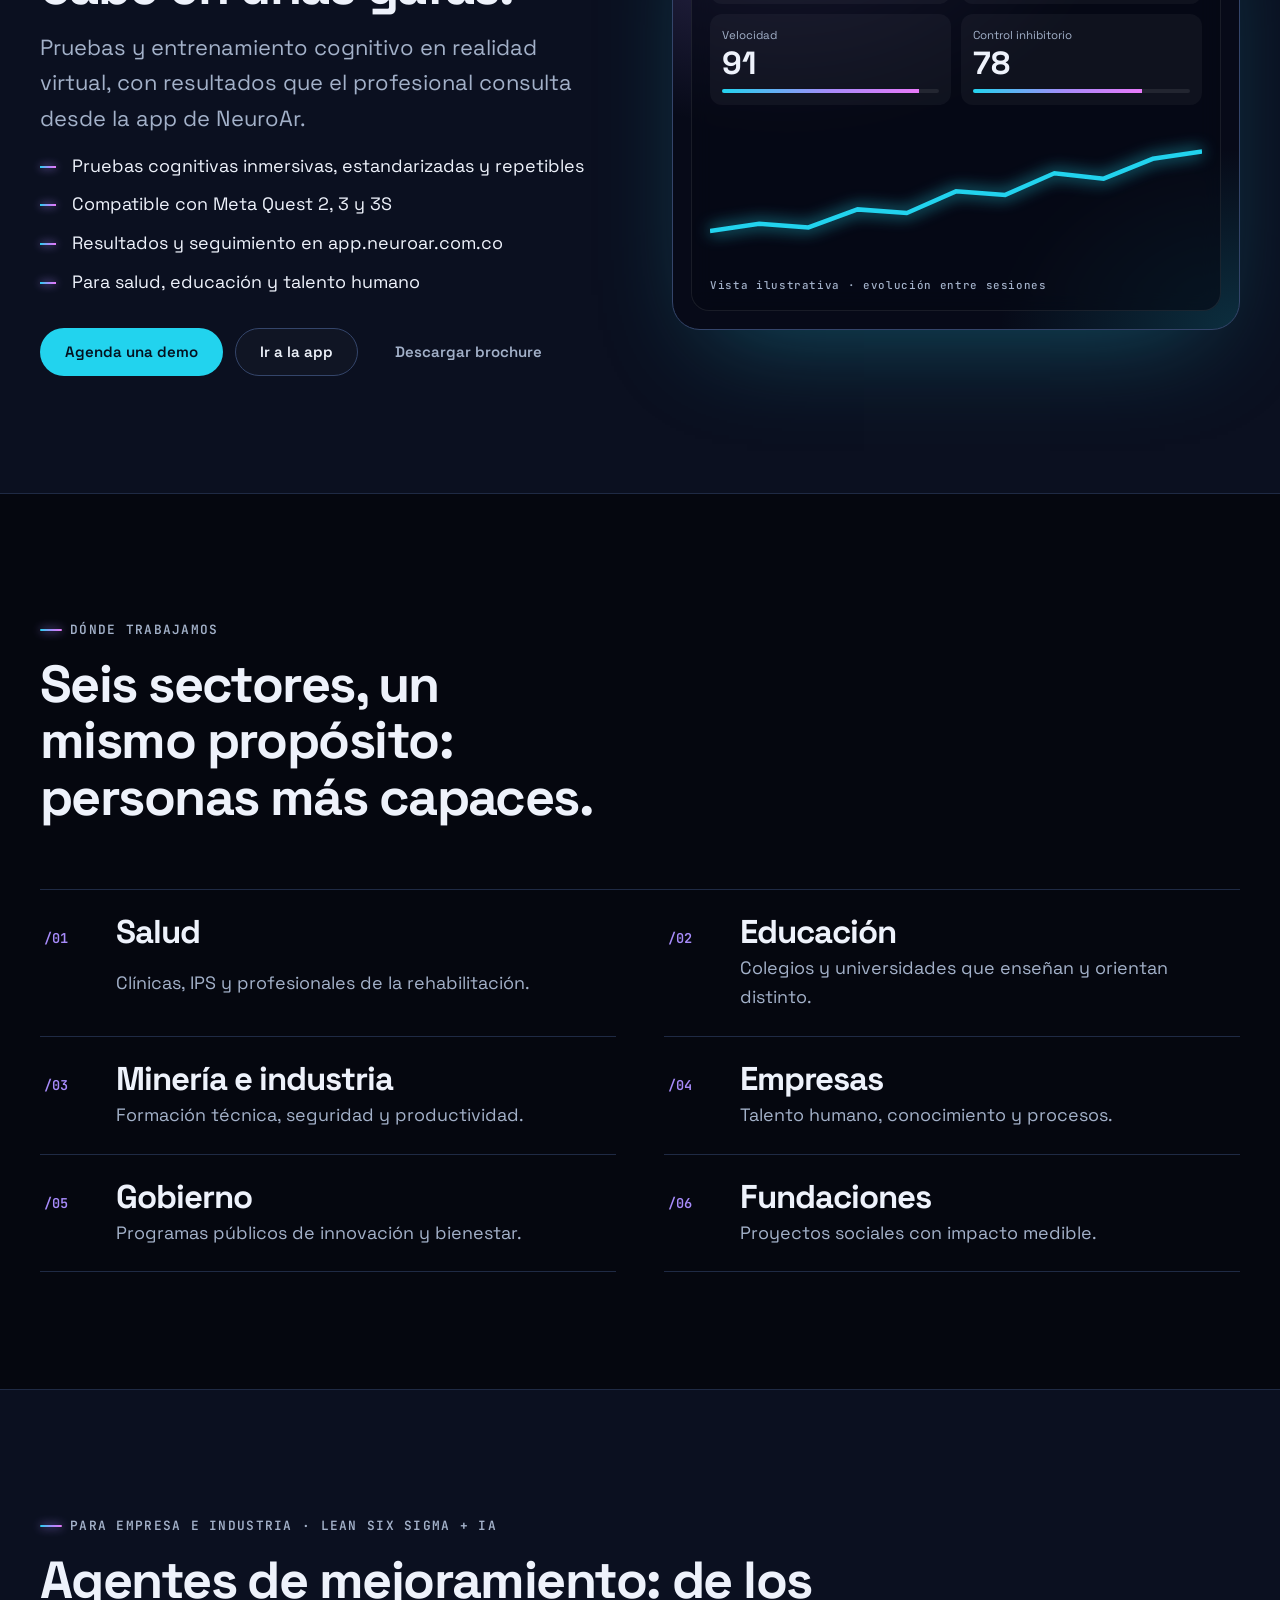
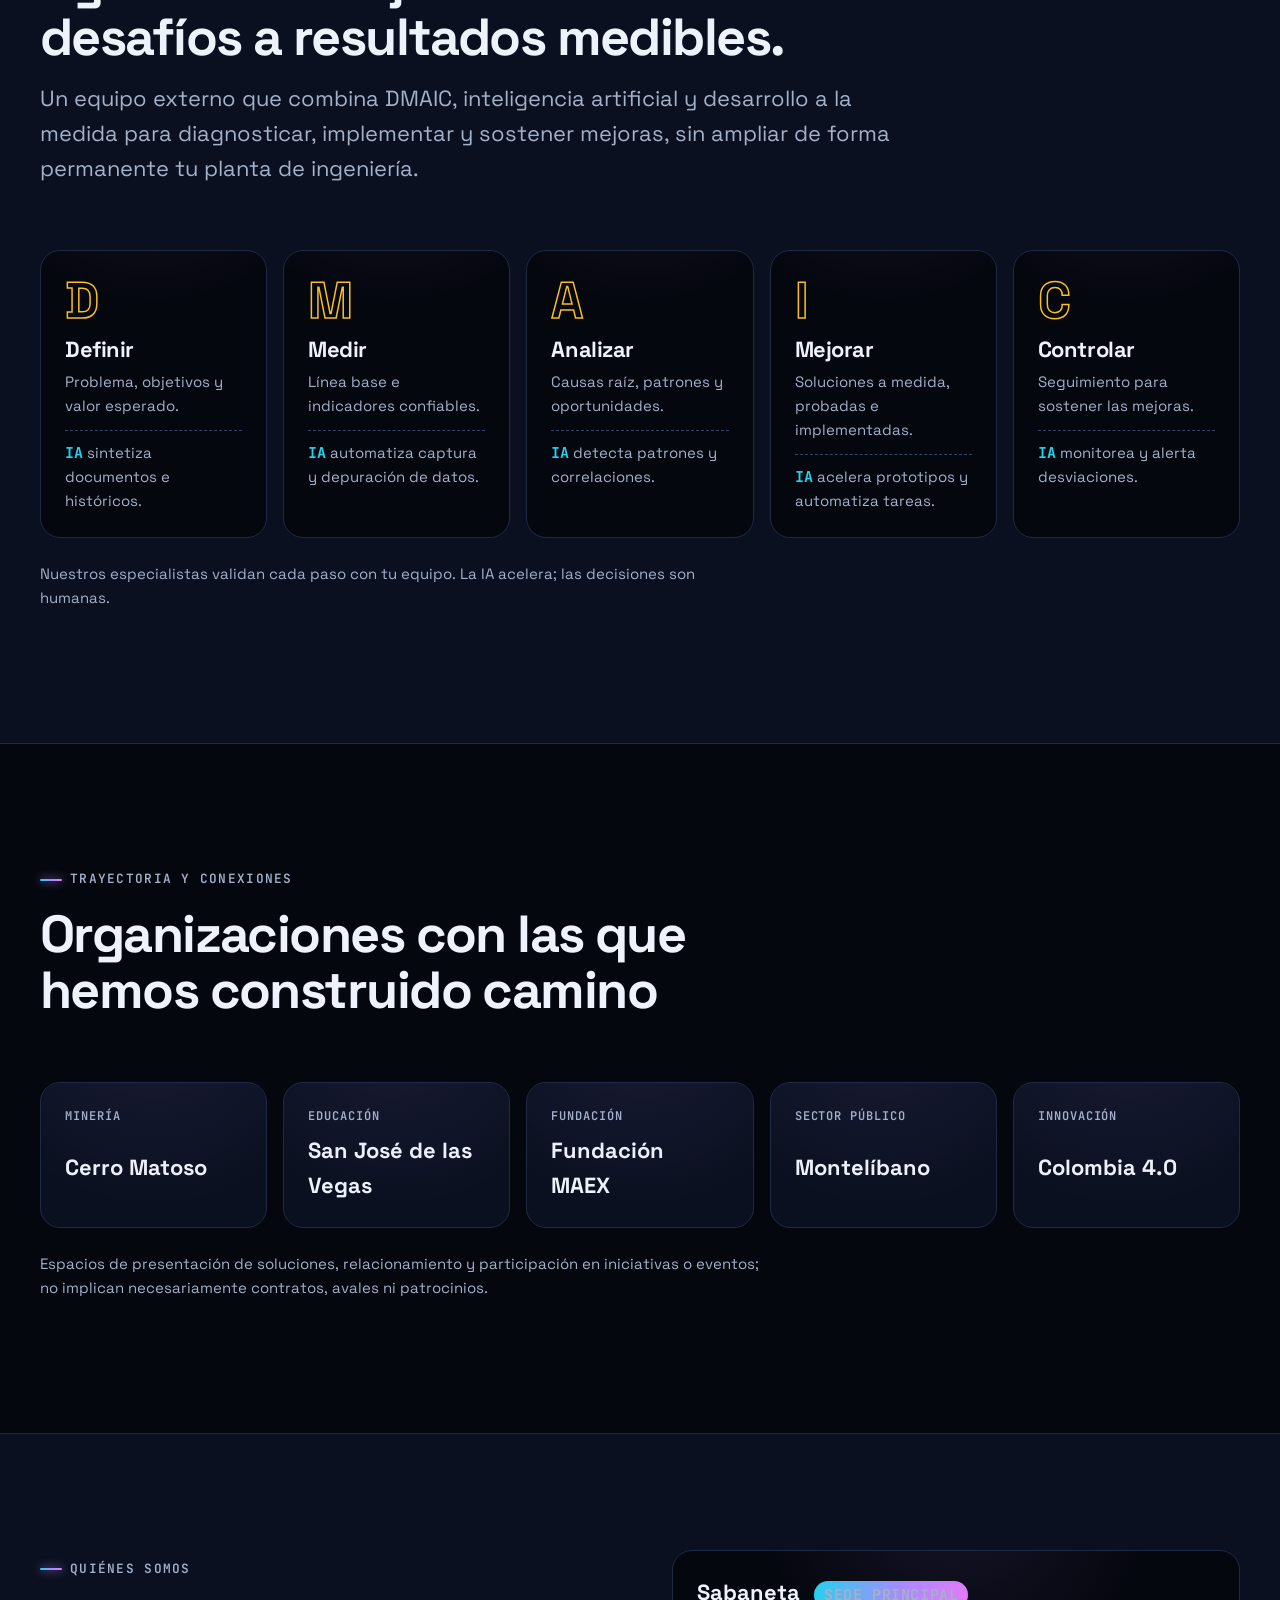
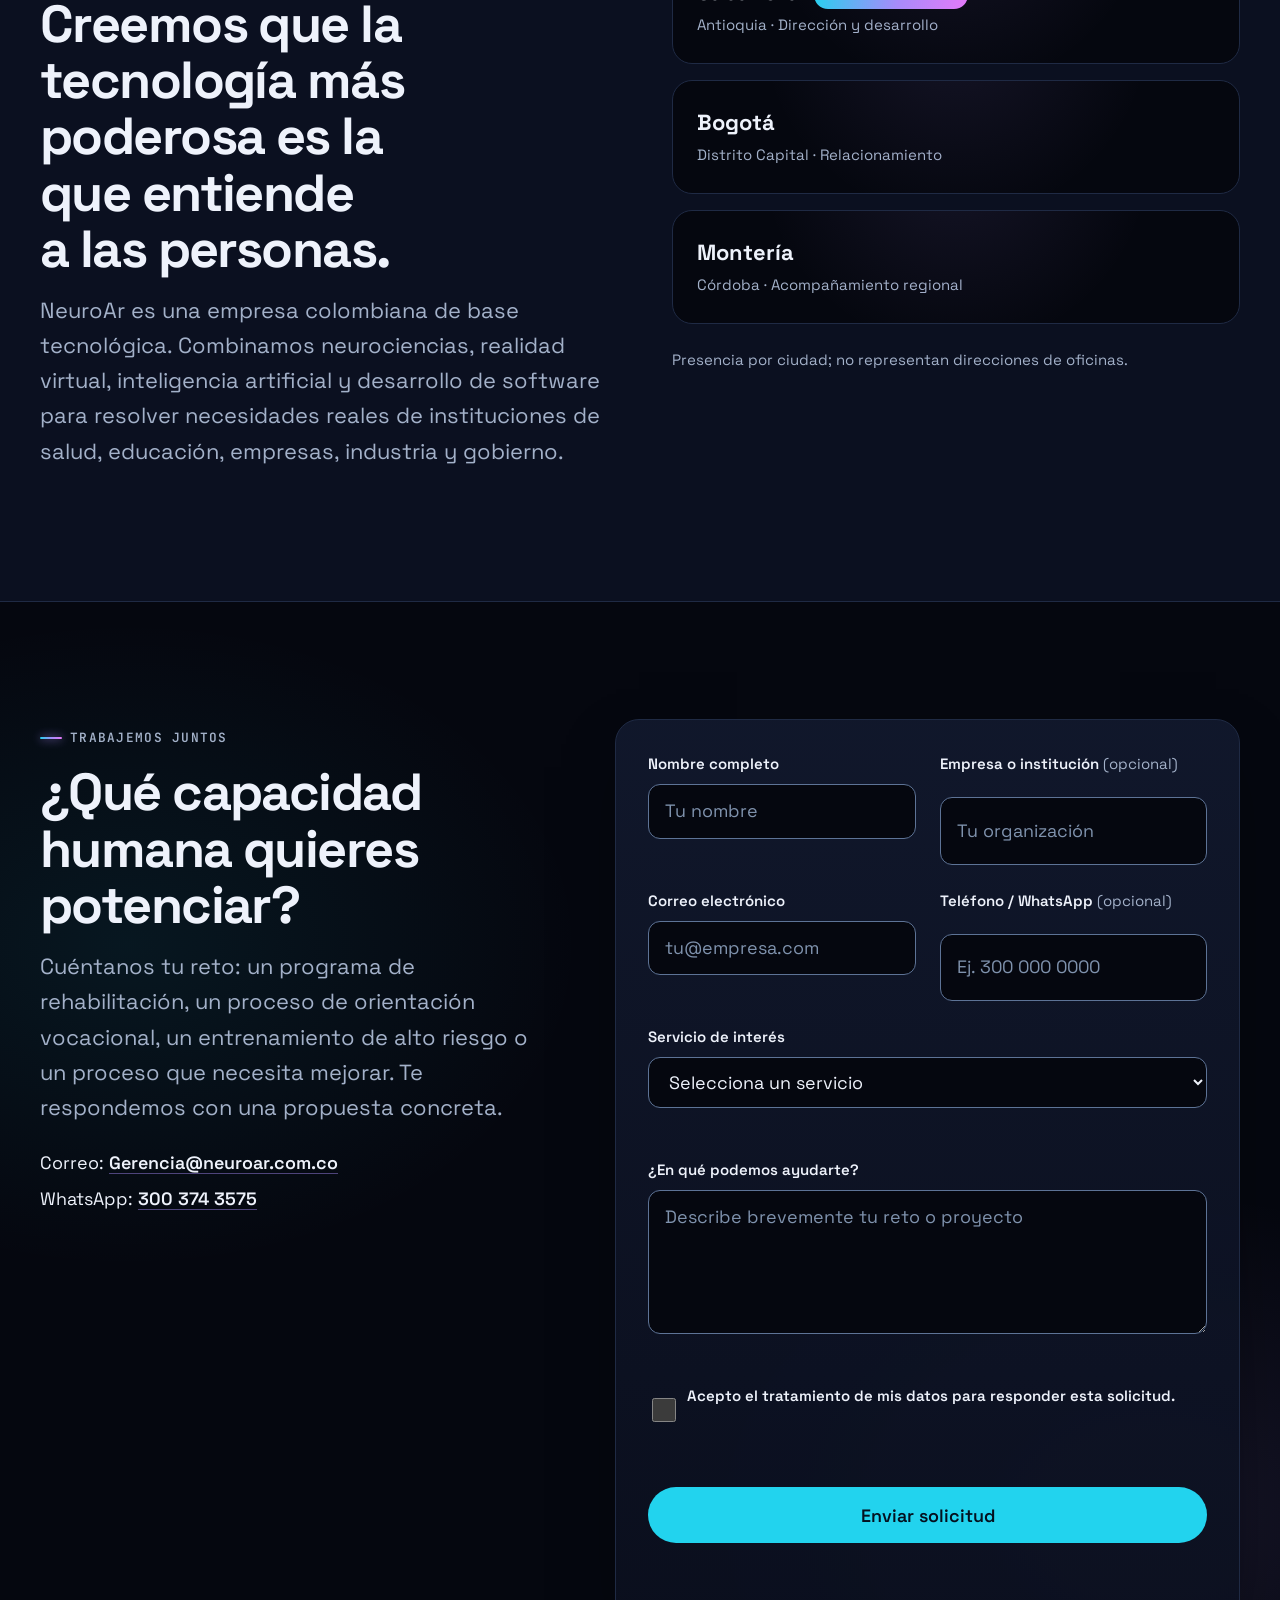
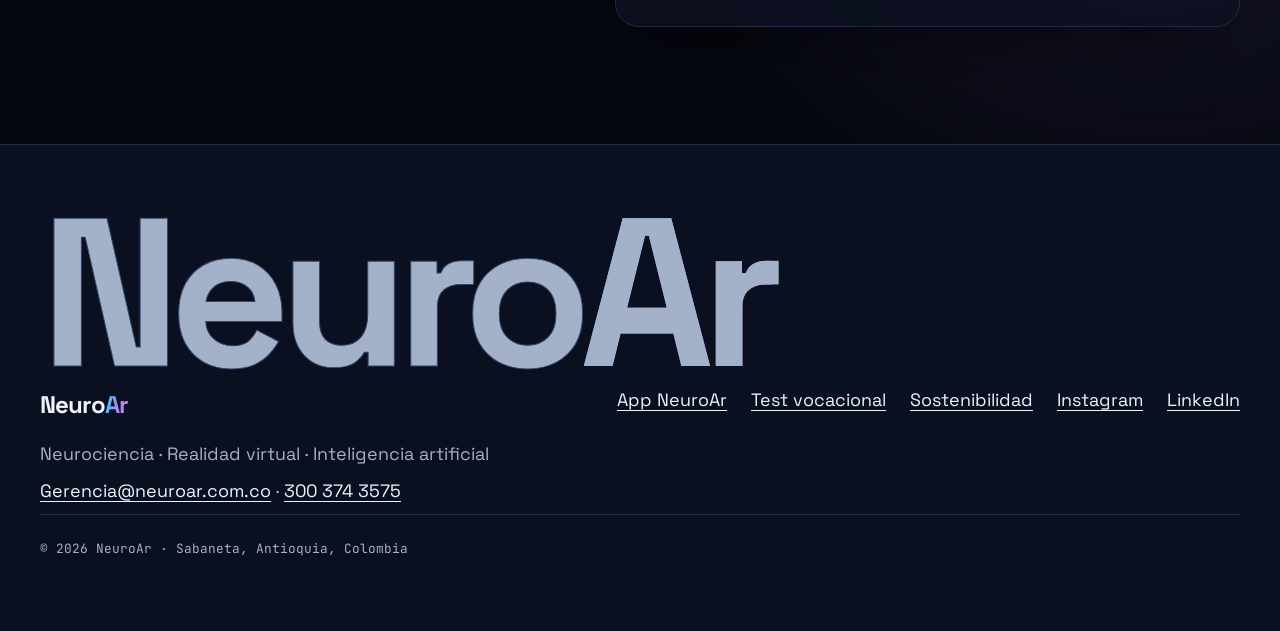
==== commit 73c21729: "Quitar efectos de scroll; solo queda la transformación del inicio - Se eliminan las animaciones de a" ====
--- a/index.html
+++ b/index.html
@@ -26,7 +26,6 @@
 </head>
 <body>
   <a class="skip-link" href="#contenido" data-i18n="skip">Saltar al contenido</a>
-  <div class="read-progress" aria-hidden="true"><span id="read-progress-bar"></span></div>
 
   <!-- ======================= HEADER ======================= -->
   <header class="site-header">
--- a/styles.css
+++ b/styles.css
@@ -104,8 +104,6 @@
   background: var(--accent); color: var(--on-accent); padding: var(--s-1) var(--s-2); border-radius: 8px; font-weight: 600;
 }
 .skip-link:focus { top: var(--s-1); }
-.read-progress { position: fixed; z-index: 200; top: 0; left: 0; right: 0; height: 2px; pointer-events: none; }
-.read-progress span { display: block; width: 100%; height: 100%; transform: scaleX(0); transform-origin: left; background: var(--grad); box-shadow: 0 0 14px var(--neuro); }
 
 .eyebrow {
   display: inline-flex; align-items: center; gap: var(--s-1);
@@ -659,8 +657,6 @@
 @keyframes blink { 0%, 100% { opacity: .35; } 50% { opacity: 1; } }
 @keyframes draw { to { stroke-dashoffset: 0; } }
 
-.js .reveal { opacity: 0; transform: translateY(24px); transition: opacity 0.7s ease, transform 0.7s cubic-bezier(.2,.7,.2,1); transition-delay: var(--d, 0ms); }
-.js .reveal.is-visible { opacity: 1; transform: none; }
 
 /* Foco de luz bajo el cursor */
 .spot { position: relative; }
